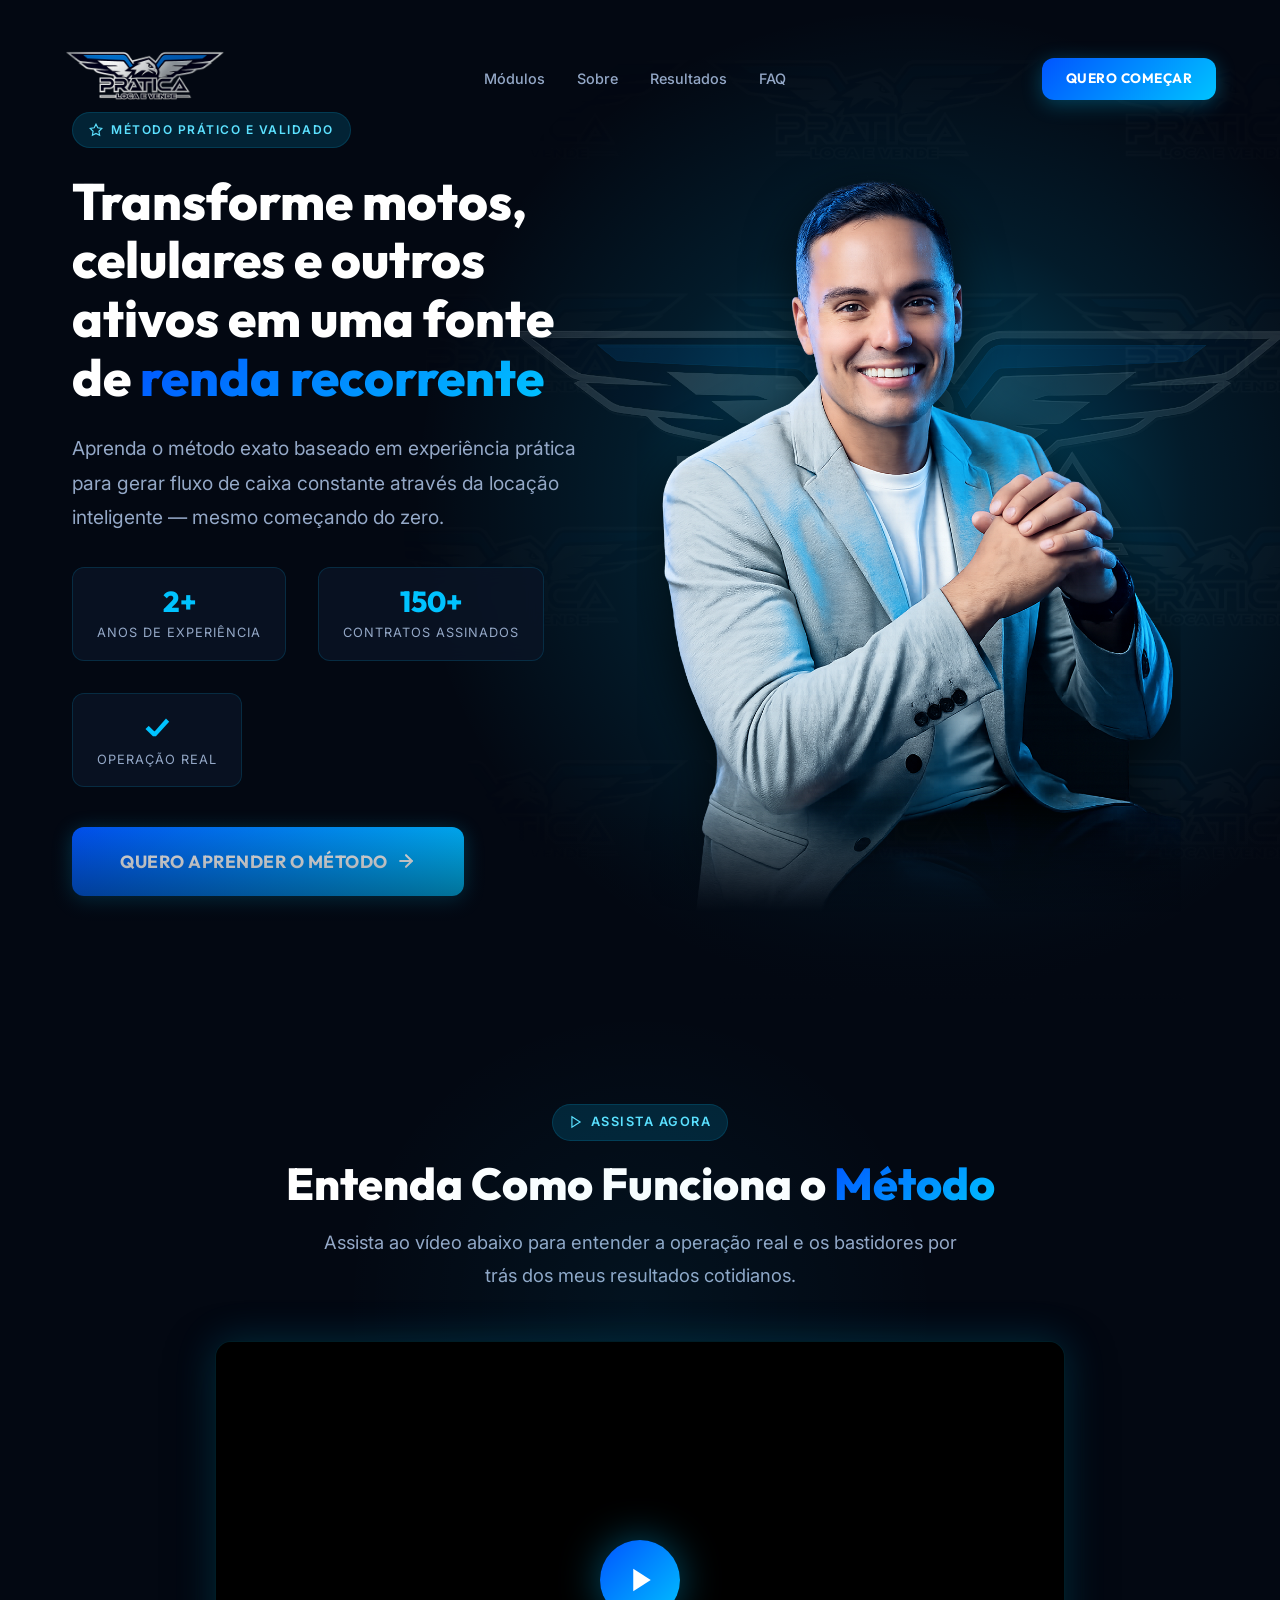
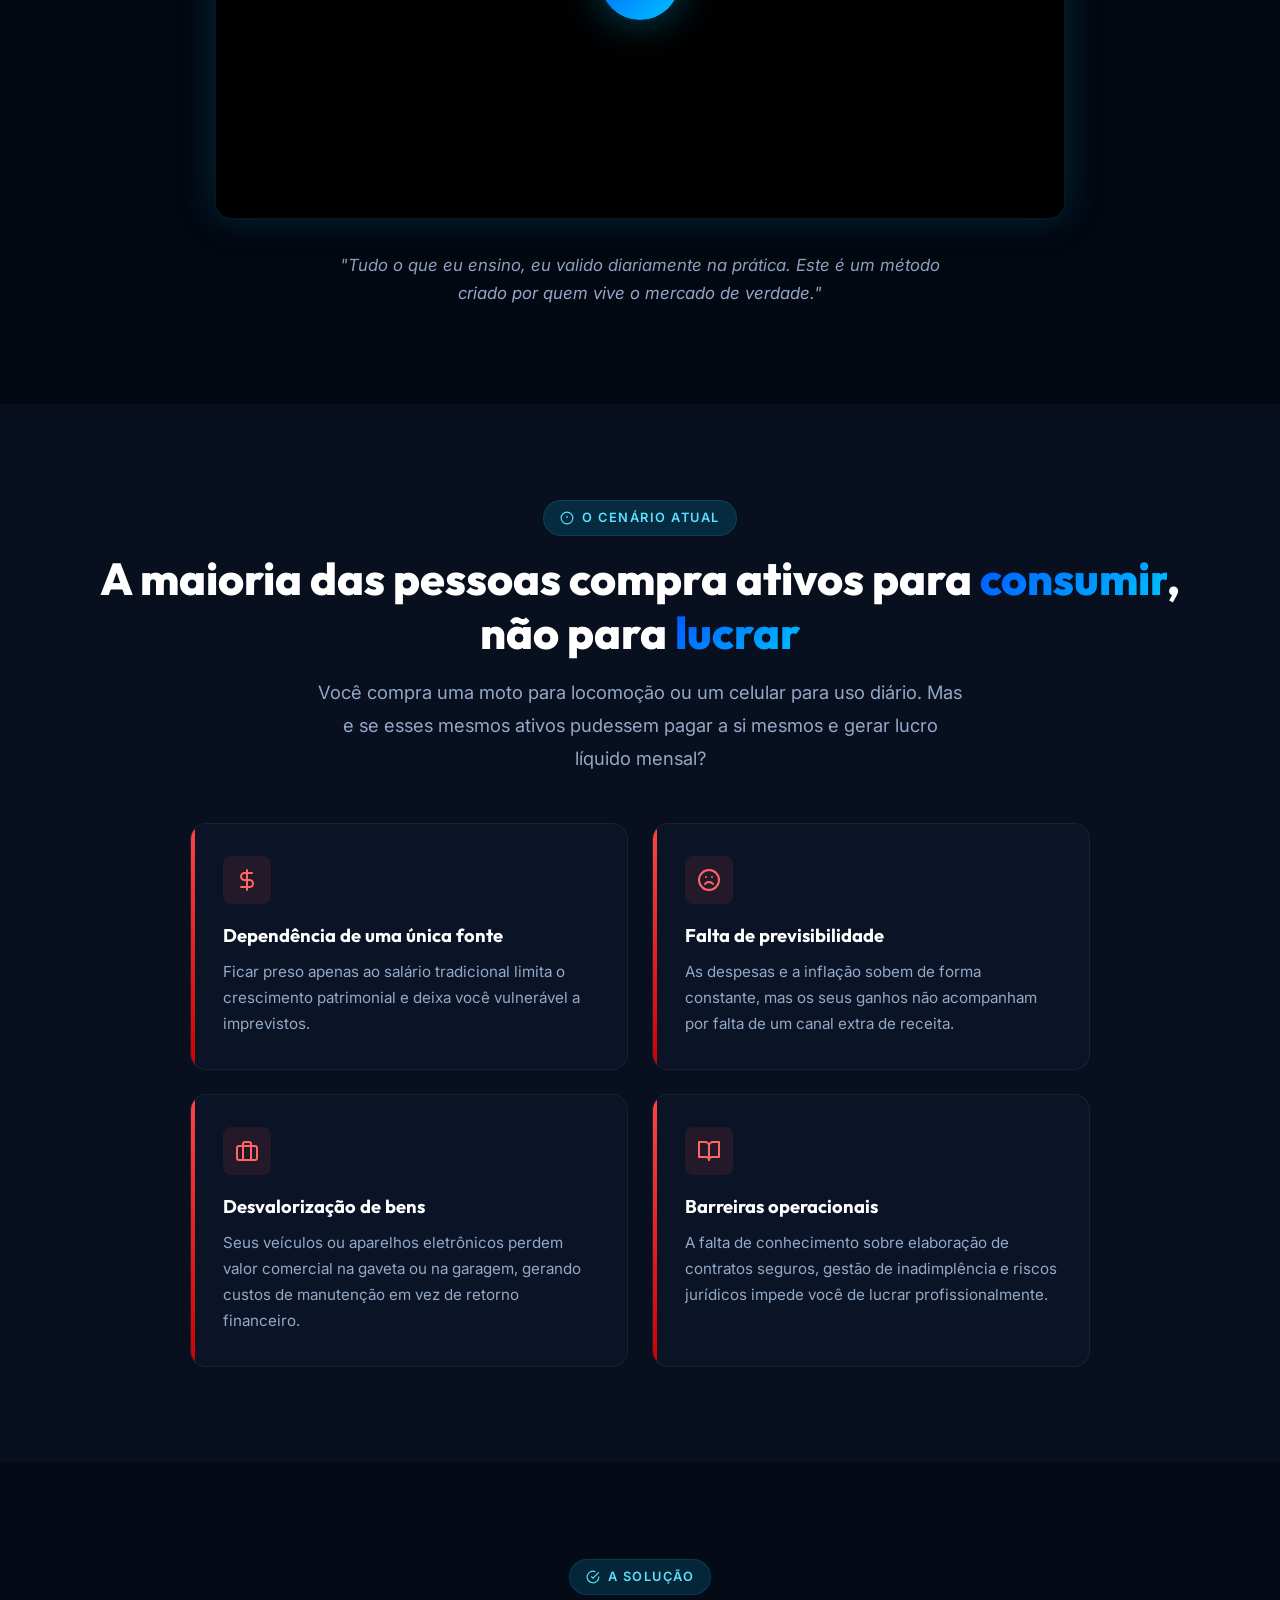
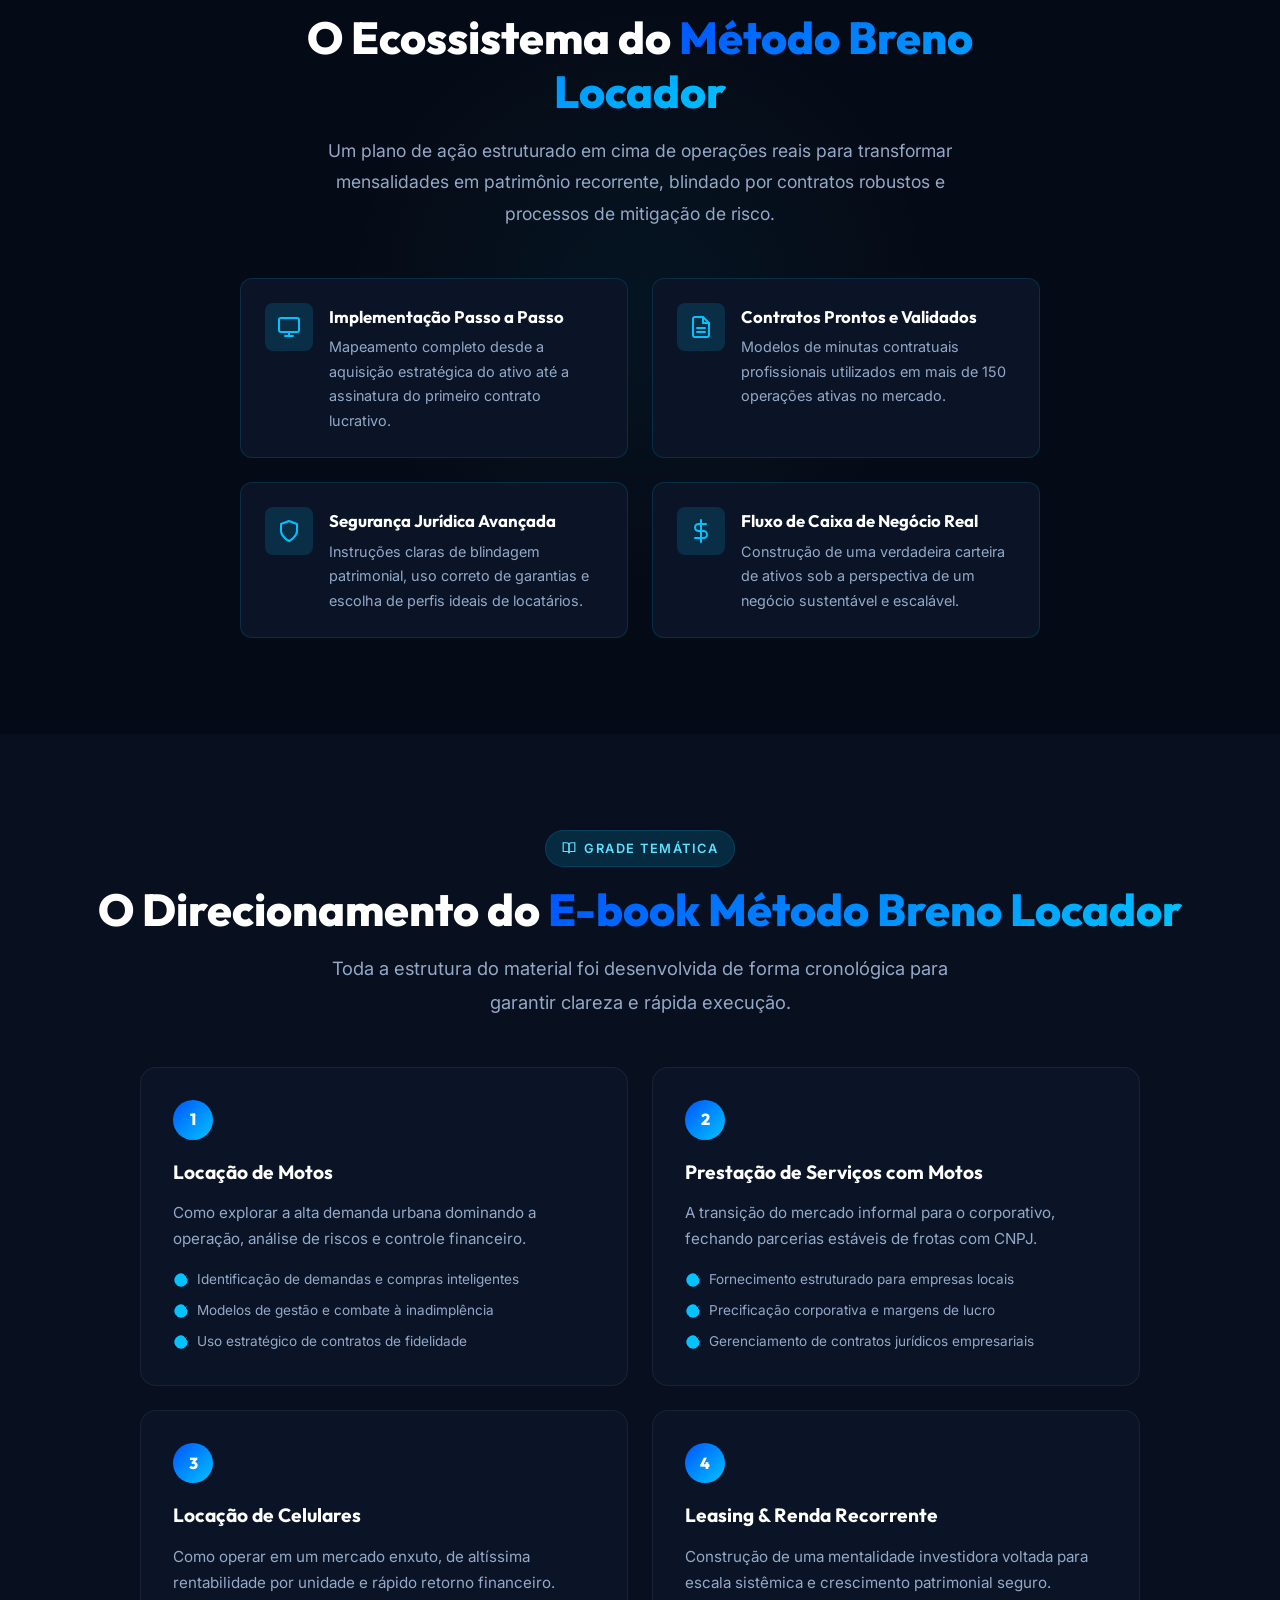
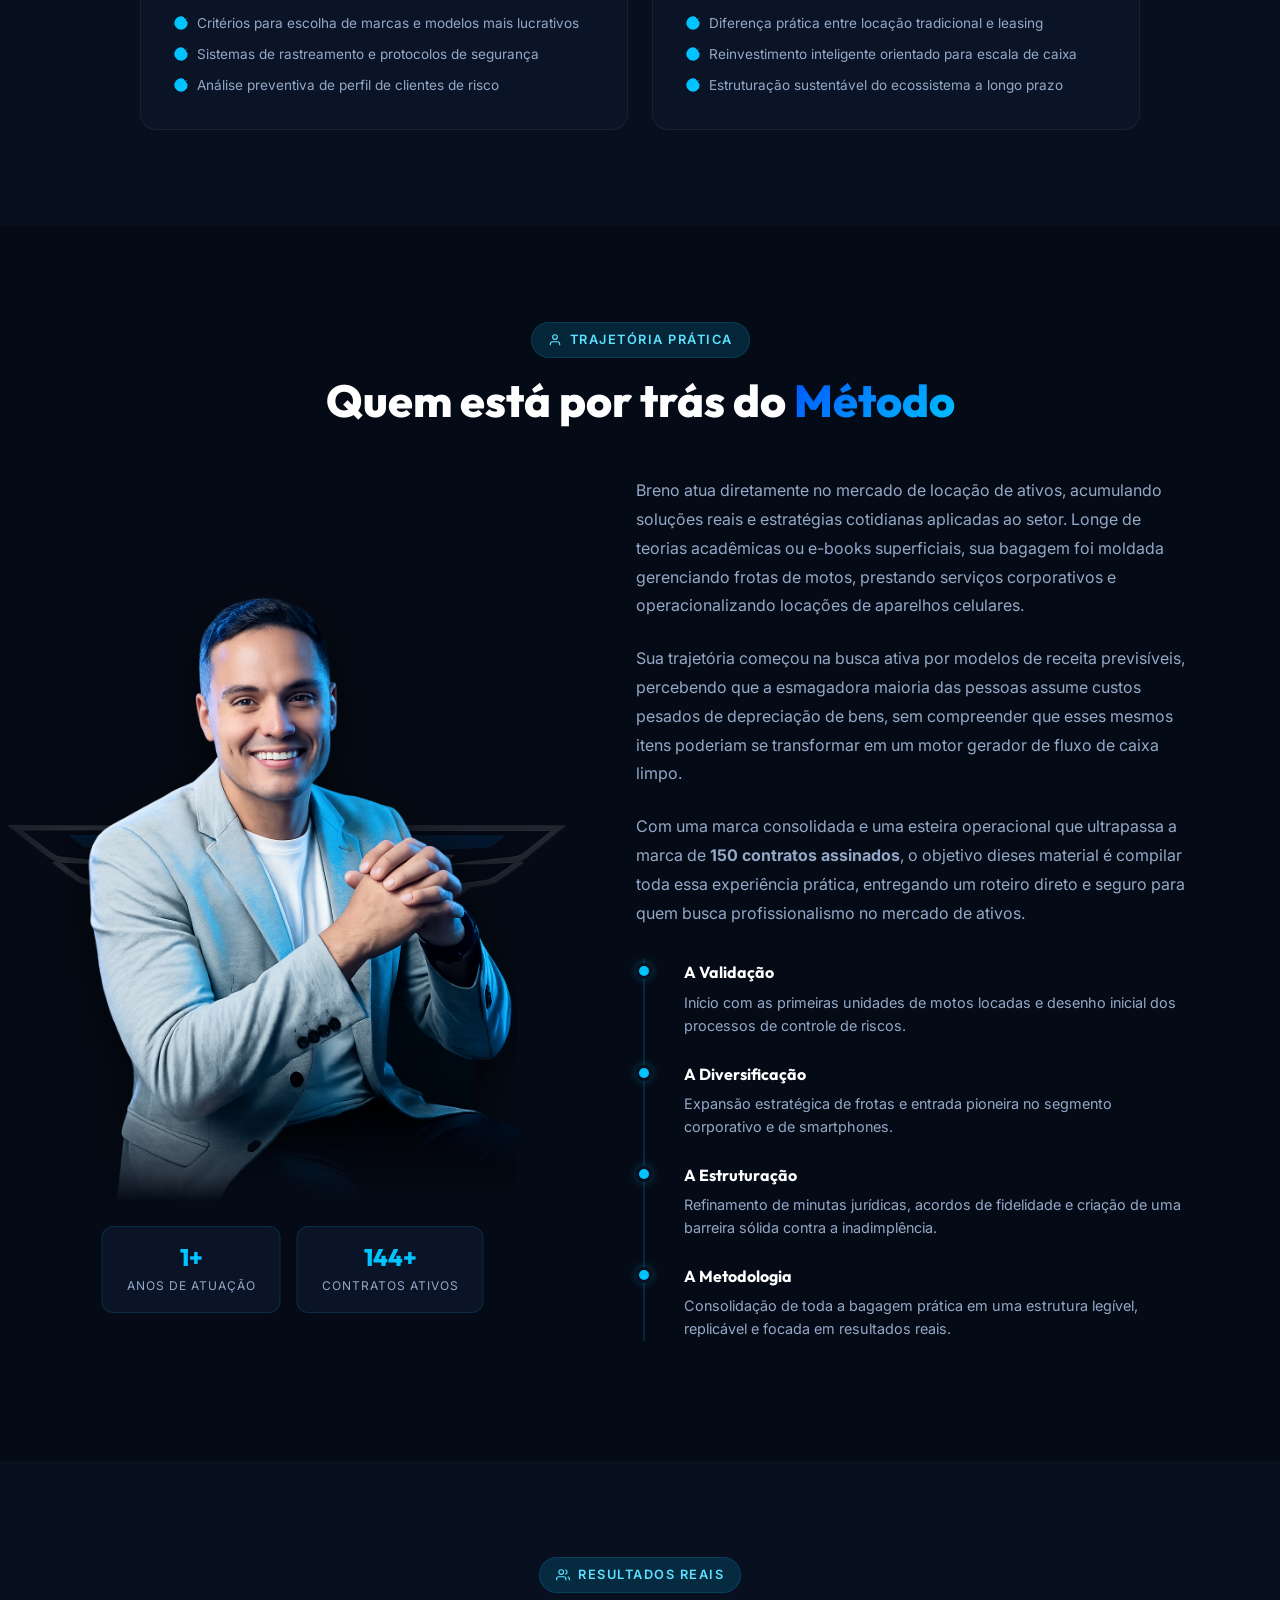
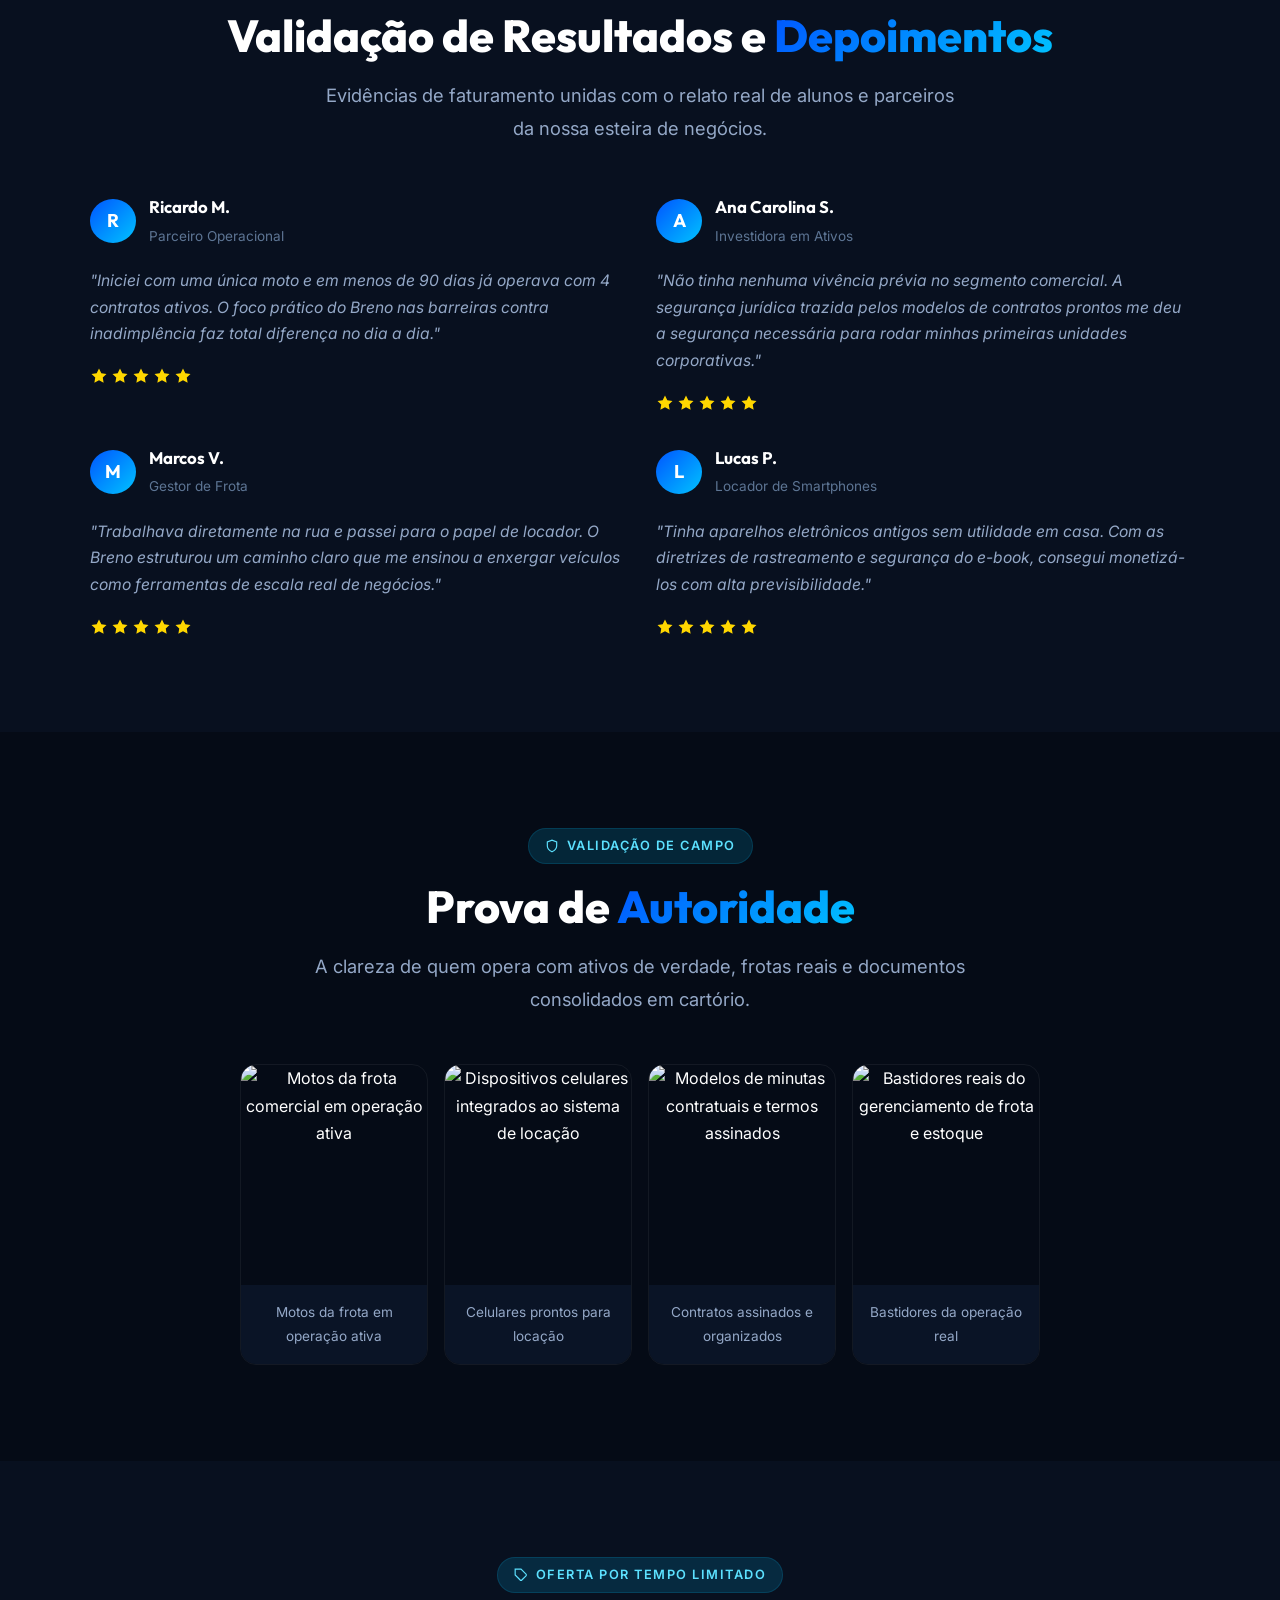
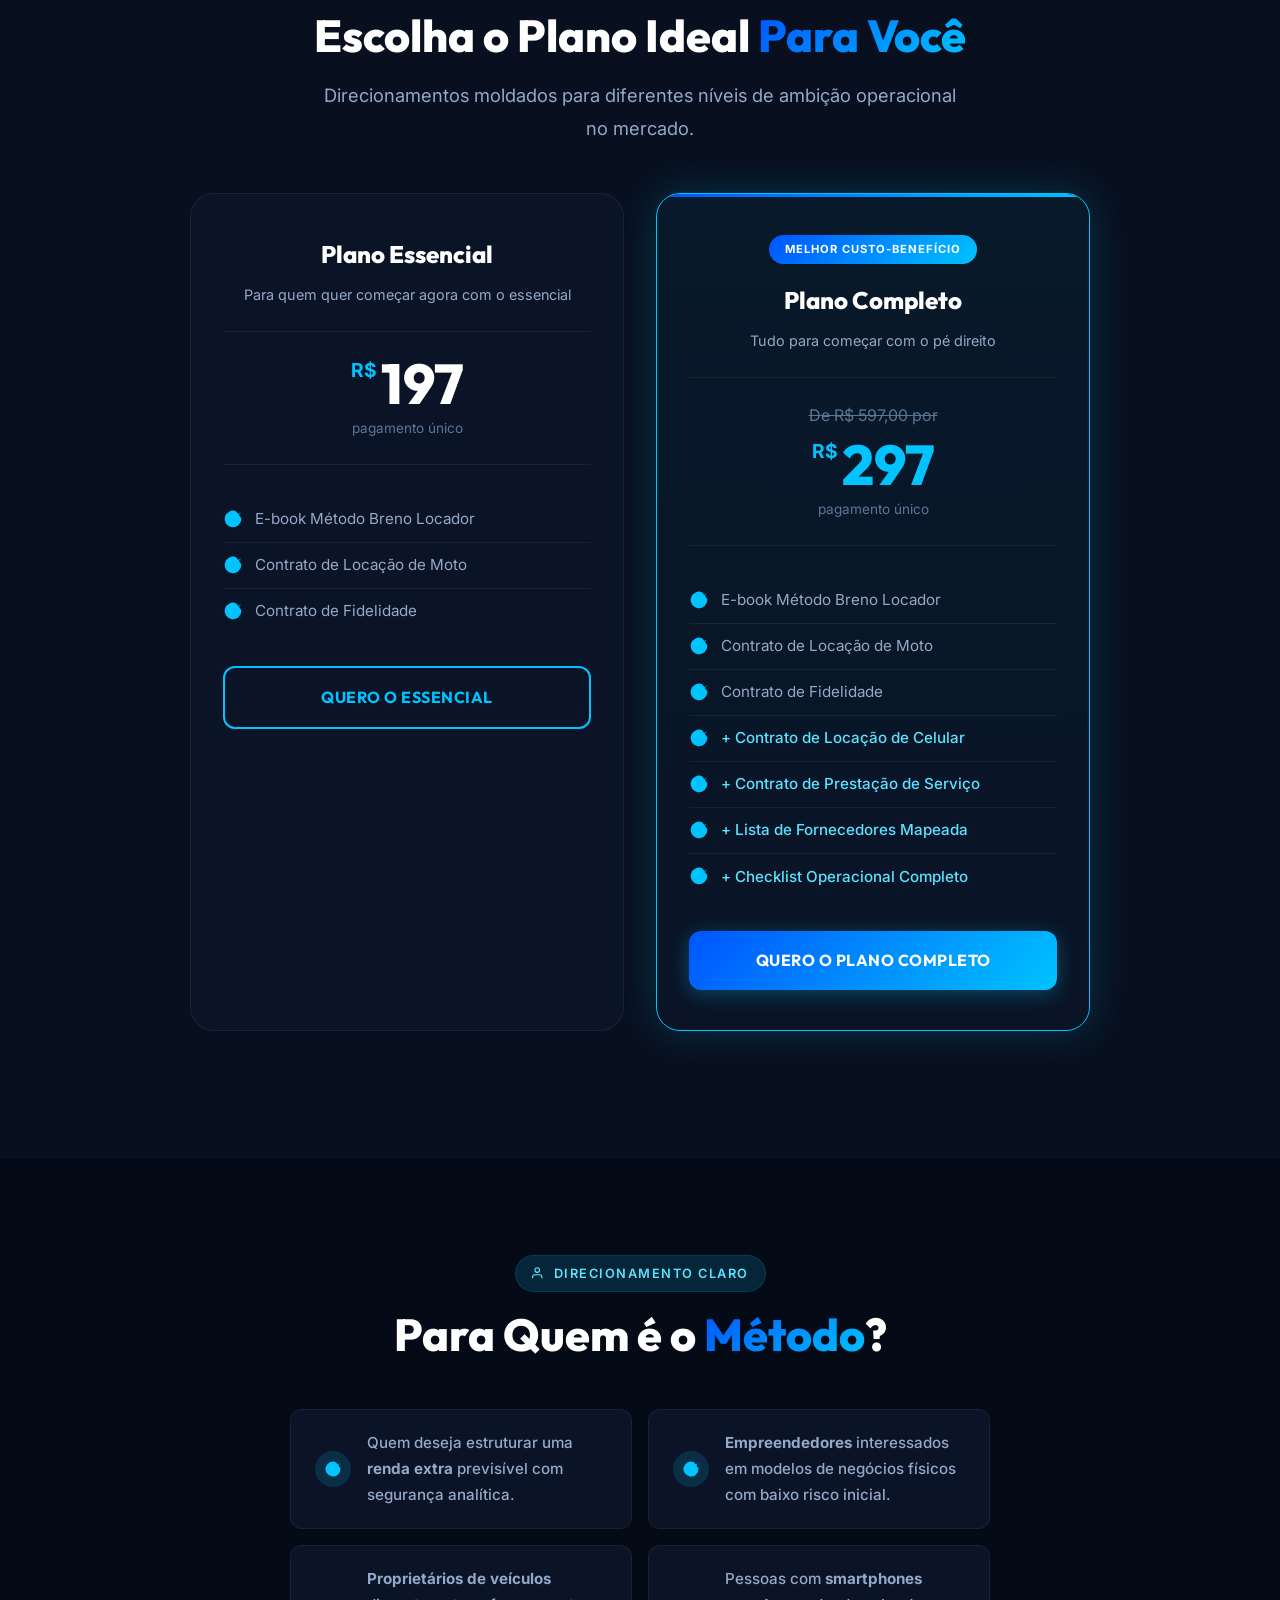
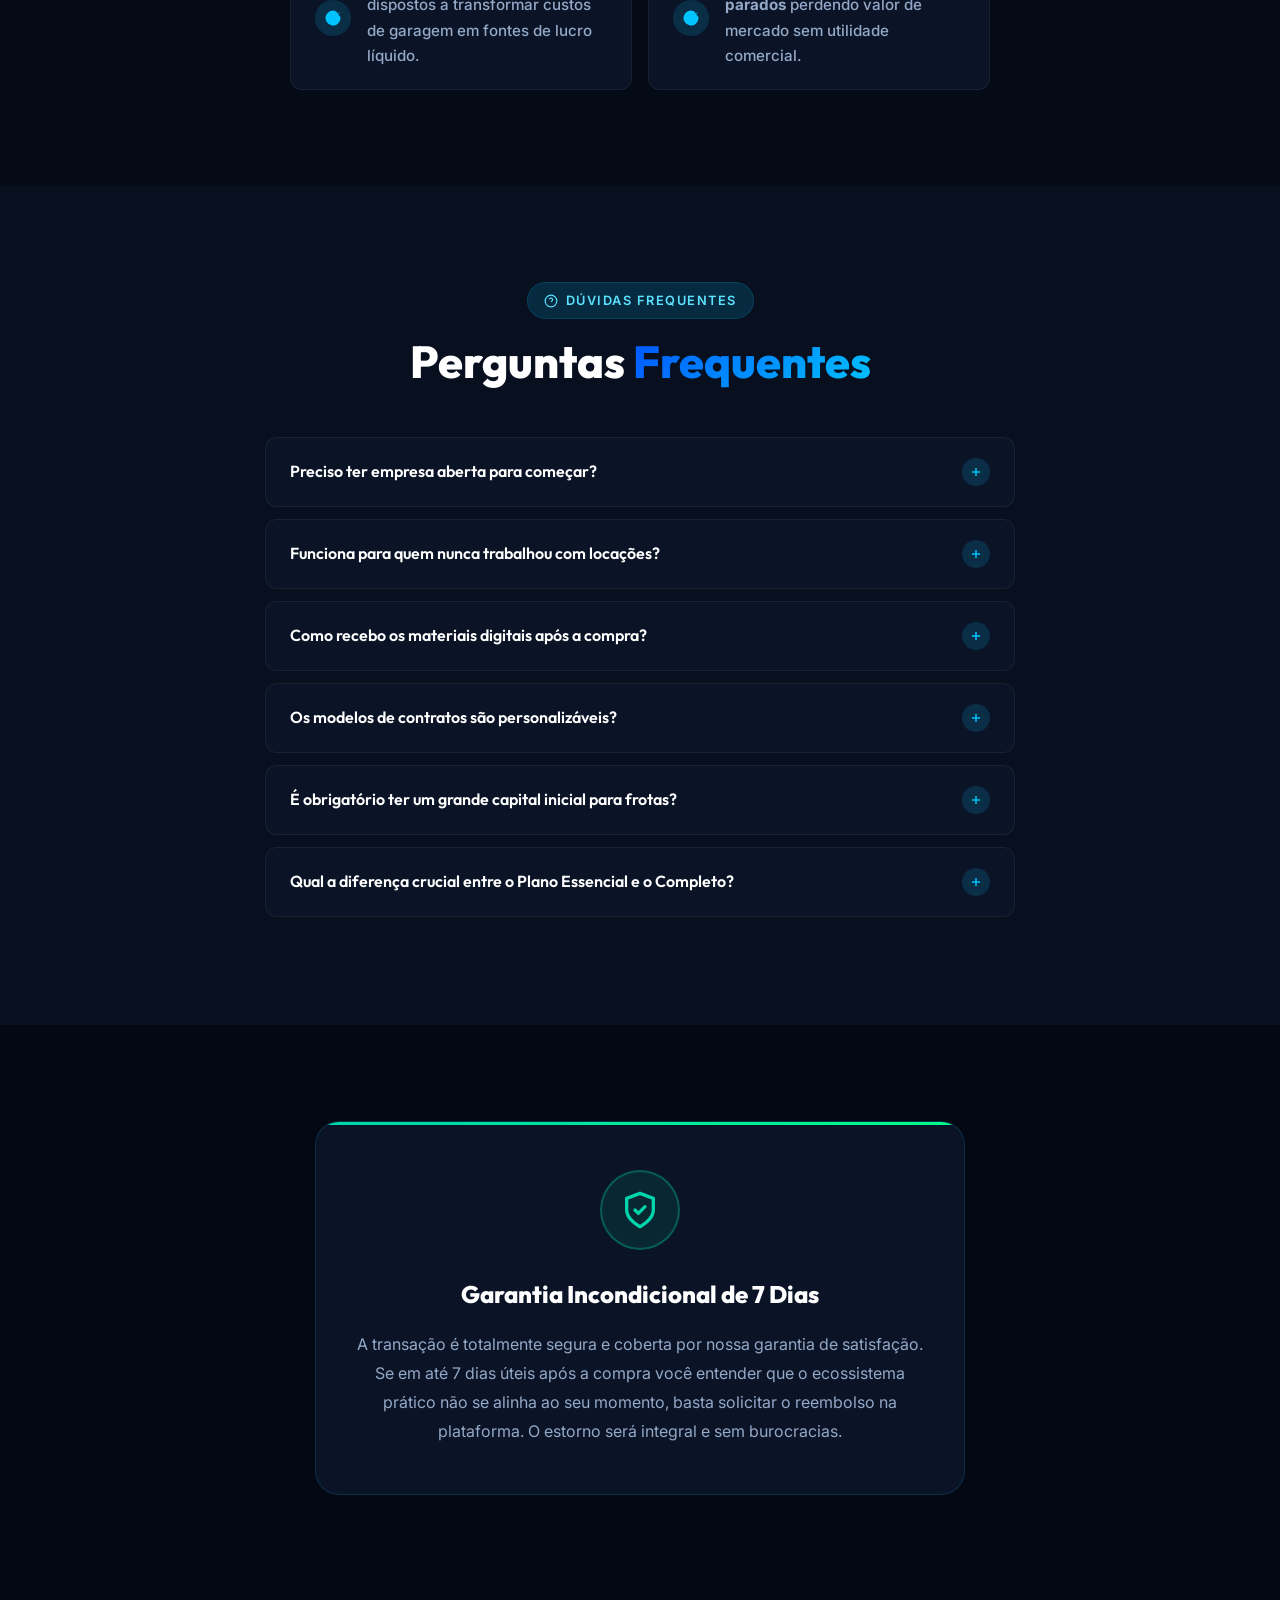
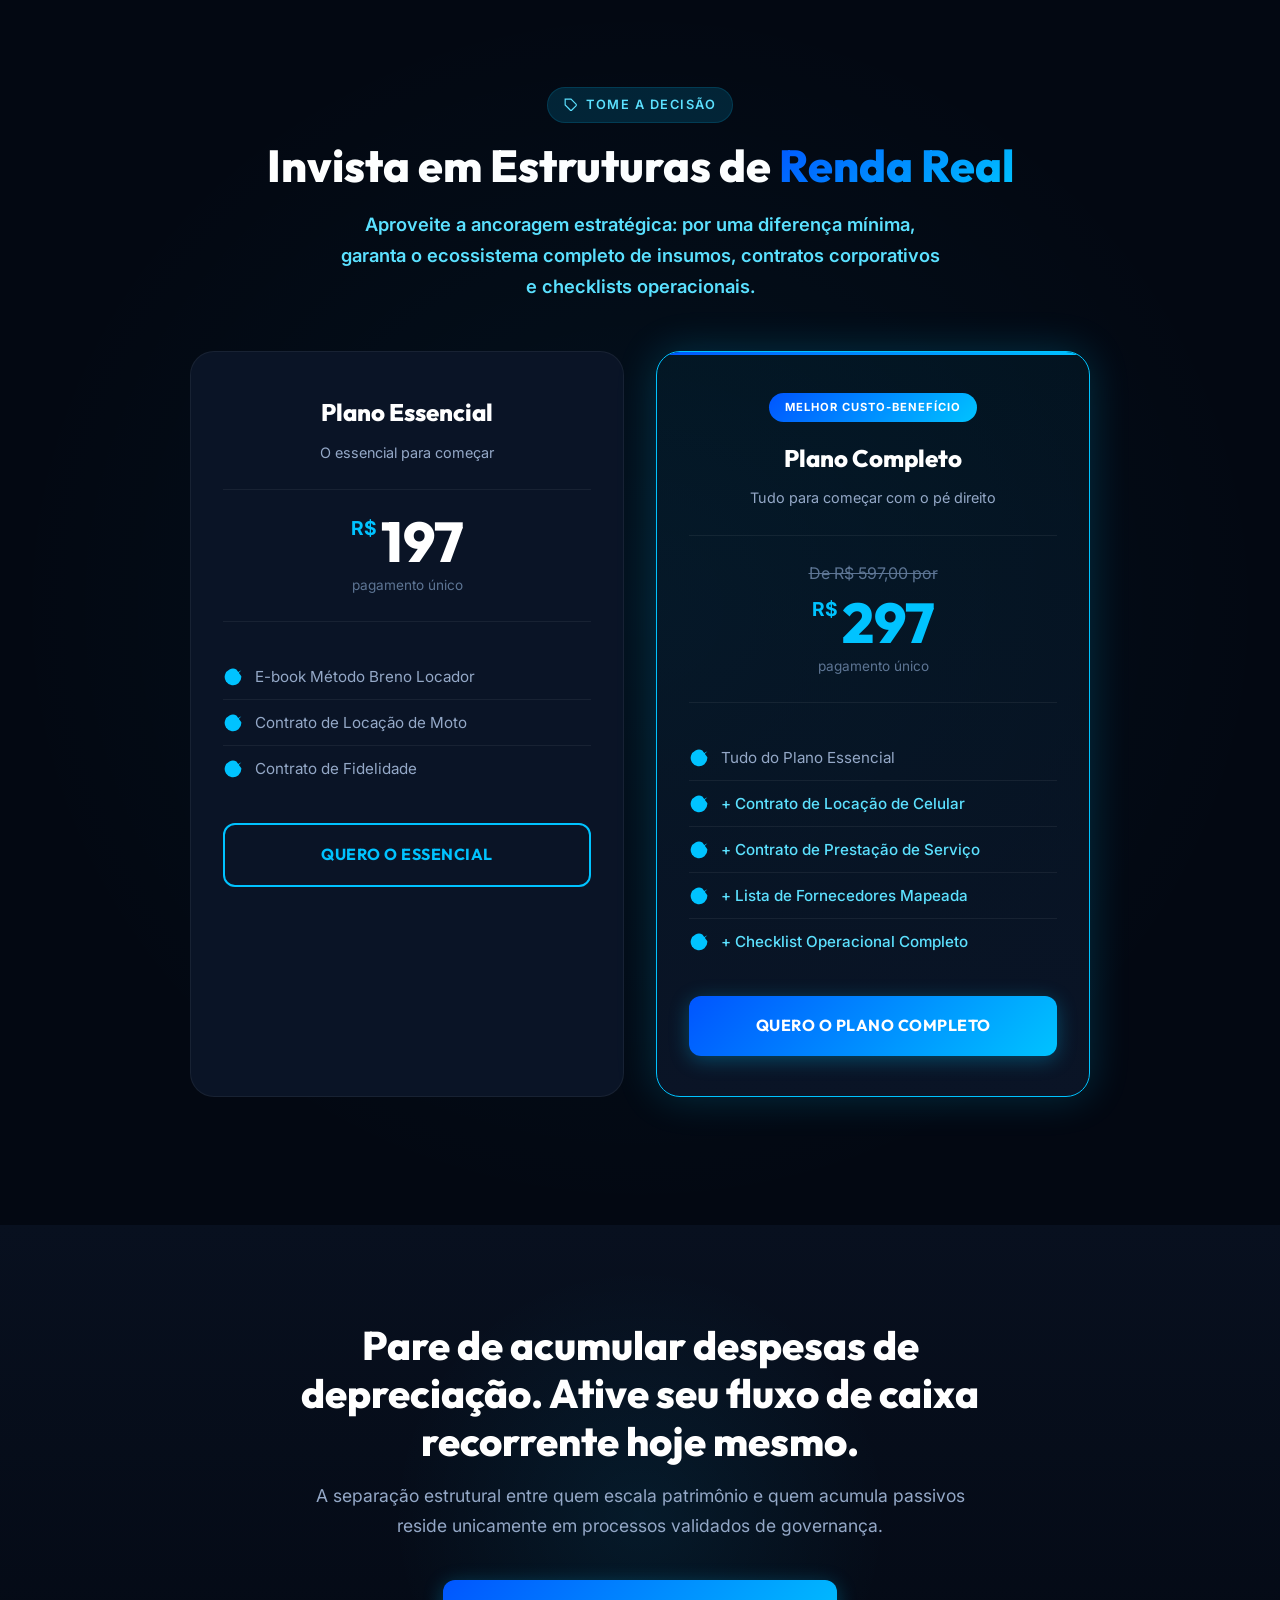
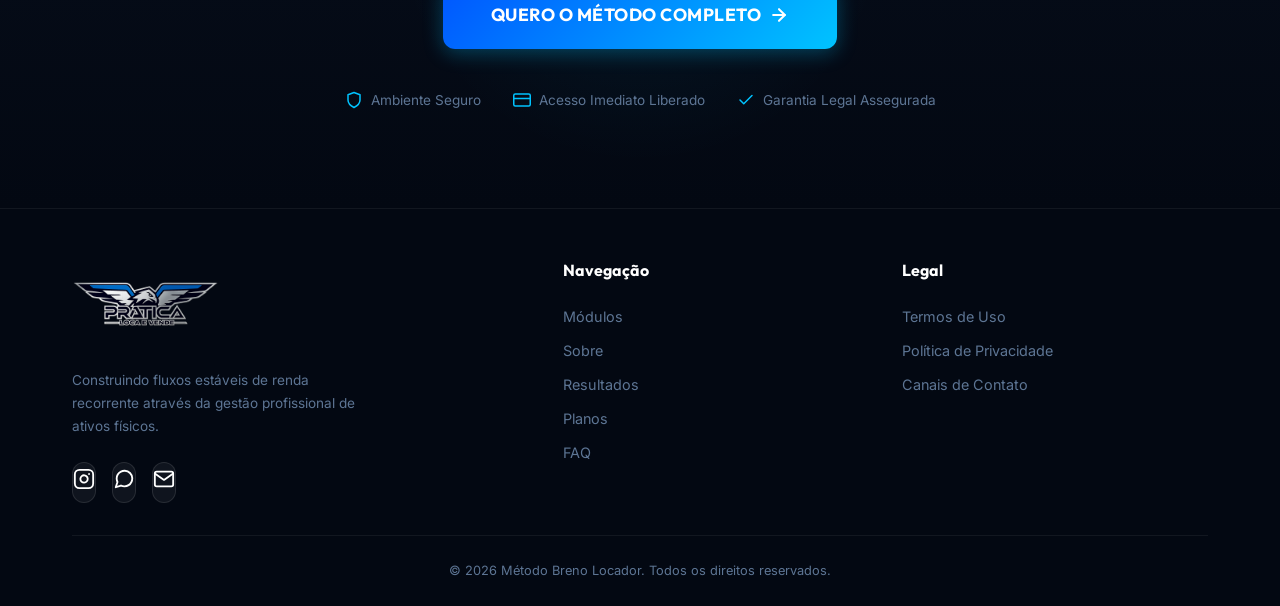
==== index.html @ 54b324f4 "Add files via upload" ====
<!DOCTYPE html>
<html lang="pt-BR">
<head>
  <meta charset="UTF-8">
  <meta name="viewport" content="width=device-width, initial-scale=1.0">
  <title>Método Breno Locador – Transforme Ativos in Fluxo de Caixa</title>
  <meta name="description" content="Aprenda o método comprovado para transformar motos, celulares e outros ativos em fontes de renda recorrente. Mais de 150 contratos assinados e 2+ anos de experiência real.">
  <meta name="keywords" content="locação de motos, renda recorrente, renda extra, locação de celulares, método breno locador, ativos, fluxo de caixa">
  <meta name="author" content="Breno Locador">
  <meta property="og:title" content="Método Breno Locador – Transforme Ativos em Fluxo de Caixa">
  <meta property="og:description" content="Descubra como transformar motos, celulares e outros ativos in uma fonte de renda recorrente com um método comprovado.">
  <meta property="og:type" content="website">
  <link rel="preconnect" href="https://fonts.googleapis.com">
  <link rel="preconnect" href="https://fonts.gstatic.com" crossorigin>
  <link href="https://fonts.googleapis.com/css2?family=Inter:wght@400;500;600;700&family=Outfit:wght@600;700;800&display=swap" rel="stylesheet">
  <link rel="stylesheet" href="styles.css">
</head>
<body>

  <nav class="navbar" id="navbar">
    <div class="nav-container">
      <a href="#" class="nav-logo">
        <img src="assets/logobreno.png" alt="Método Breno Locador">
      </a>
      <div class="nav-links">
        <a href="#modulos">Módulos</a>
        <a href="#sobre">Sobre</a>
        <a href="#provas">Resultados</a>
        <a href="#faq">FAQ</a>
      </div>
      <div class="nav-cta">
        <a href="#planos" class="btn-primary">Quero Começar</a>
      </div>
      <button class="mobile-menu-btn" aria-label="Abrir Menu">
        <span></span>
        <span></span>
        <span></span>
      </button>
    </div>
  </nav>

  <div class="mobile-menu" id="mobile-menu">
    <button class="mobile-menu-close" aria-label="Fechar Menu">&times;</button>
    <a href="#modulos">Módulos</a>
    <a href="#sobre">Sobre</a>
    <a href="#provas">Resultados</a>
    <a href="#planos">Planos</a>
    <a href="#faq">FAQ</a>
    <a href="#planos" class="btn-primary">Quero Começar</a>
  </div>

  <section id="hero">
    <div class="container">
      <div class="hero-content">
        <div class="hero-text">
          <div class="hero-badge">
            <svg viewBox="0 0 24 24" fill="none" stroke="currentColor" stroke-width="2"><path d="M12 2l3.09 6.26L22 9.27l-5 4.87 1.18 6.88L12 17.77l-6.18 3.25L7 14.14 2 9.27l6.91-1.01L12 2z"/></svg>
            Método Prático e Validado
          </div>
          <h1 class="hero-title">
            Transforme motos, celulares e outros ativos em uma fonte de <span>renda recorrente</span>
          </h1>
          <p class="hero-subtitle">
            Aprenda o método exato baseado em experiência prática para gerar fluxo de caixa constante através da locação inteligente — mesmo começando do zero.
          </p>
          <div class="hero-stats">
            <div class="stat-item animate-on-scroll" data-delay="1">
              <span class="stat-number" data-target="2" data-suffix="+">0</span>
              <span class="stat-label">Anos de Experiência</span>
            </div>
            <div class="stat-item animate-on-scroll" data-delay="2">
              <span class="stat-number" data-target="150" data-suffix="+">0</span>
              <span class="stat-label">Contratos Assinados</span>
            </div>
            <div class="stat-item animate-on-scroll" data-delay="3">
              <span class="stat-number" style="color: var(--accent);">✓</span>
              <span class="stat-label">Operação Real</span>
            </div>
          </div>
          <a href="#planos" class="btn-primary btn-large btn-pulse">
            Quero Aprender o Método
            <svg width="20" height="20" viewBox="0 0 24 24" fill="none" stroke="currentColor" stroke-width="2.5" stroke-linecap="round" stroke-linejoin="round"><line x1="5" y1="12" x2="19" y2="12"/><polyline points="12 5 19 12 12 19"/></svg>
          </a>
        </div>
        <div class="hero-image">
          <img src="assets/breno3.png" alt="Breno Locador - Especialista em Locação de Ativos">
          <div class="hero-glow"></div>
        </div>
      </div>
    </div>
  </section>

  <section id="vsl">
    <div class="container">
      <div class="section-header">
        <span class="section-badge">
          <svg width="14" height="14" viewBox="0 0 24 24" fill="none" stroke="currentColor" stroke-width="2"><polygon points="5 3 19 12 5 21 5 3"/></svg>
          Assista Agora
        </span>
        <h2 class="section-title">Entenda Como Funciona o <span>Método</span></h2>
        <p class="section-subtitle">Assista ao vídeo abaixo para entender a operação real e os bastidores por trás dos meus resultados cotidianos.</p>
      </div>
      <div class="video-wrapper animate-on-scroll scale-in">
        <video id="vsl-video" preload="metadata" playsinline>
          <source src="assets/Breno 3.mp4" type="video/mp4">
          Seu navegador não suporta o player de vídeo.
        </video>
        <div class="video-overlay">
          <div class="play-btn">
            <svg viewBox="0 0 24 24"><polygon points="5,3 19,12 5,21"/></svg>
          </div>
        </div>
        <div class="video-controls">
          <button id="play-pause-btn" aria-label="Play/Pause">
            <svg viewBox="0 0 24 24"><polygon points="5,3 19,12 5,21" fill="white"/></svg>
          </button>
          <div class="video-progress">
            <div class="video-progress-bar"></div>
          </div>
          <span class="video-time">00:00 / 00:00</span>
          <button id="mute-btn" aria-label="Mute">
            <svg viewBox="0 0 24 24"><path d="M11 5L6 9H2v6h4l5 4V5z" fill="white"/><path d="M15.54 8.46a5 5 0 010 7.07" stroke="white" stroke-width="2" fill="none"/><path d="M19.07 4.93a10 10 0 010 14.14" stroke="white" stroke-width="2" fill="none"/></svg>
          </button>
        </div>
      </div>
      <p class="vsl-authority animate-on-scroll">"Tudo o que eu ensino, eu valido diariamente na prática. Este é um método criado por quem vive o mercado de verdade."</p>
    </div>
  </section>

  <section id="problema">
    <div class="container">
      <div class="section-header">
        <span class="section-badge">
          <svg width="14" height="14" viewBox="0 0 24 24" fill="none" stroke="currentColor" stroke-width="2"><circle cx="12" cy="12" r="10"/><line x1="12" y1="8" x2="12" y2="12"/><line x1="12" y1="16" x2="12.01" y2="16"/></svg>
          O Cenário Atual
        </span>
        <h2 class="section-title">A maioria das pessoas compra ativos para <span>consumir</span>, não para <span>lucrar</span></h2>
        <p class="section-subtitle">Você compra uma moto para locomoção ou um celular para uso diário. Mas e se esses mesmos ativos pudessem pagar a si mesmos e gerar lucro líquido mensal?</p>
      </div>
      <div class="problem-grid">
        <div class="problem-card animate-on-scroll" data-delay="1">
          <div class="problem-icon">
            <svg viewBox="0 0 24 24"><path d="M12 2v20M17 5H9.5a3.5 3.5 0 000 7h5a3.5 3.5 0 010 7H6"/></svg>
          </div>
          <h3>Dependência de uma única fonte</h3>
          <p>Ficar preso apenas ao salário tradicional limita o crescimento patrimonial e deixa você vulnerável a imprevistos.</p>
        </div>
        <div class="problem-card animate-on-scroll" data-delay="2">
          <div class="problem-icon">
            <svg viewBox="0 0 24 24"><circle cx="12" cy="12" r="10"/><path d="M16 16s-1.5-2-4-2-4 2-4 2"/><line x1="9" y1="9" x2="9.01" y2="9"/><line x1="15" y1="9" x2="15.01" y2="9"/></svg>
          </div>
          <h3>Falta de previsibilidade</h3>
          <p>As despesas e a inflação sobem de forma constante, mas os seus ganhos não acompanham por falta de um canal extra de receita.</p>
        </div>
        <div class="problem-card animate-on-scroll" data-delay="3">
          <div class="problem-icon">
            <svg viewBox="0 0 24 24"><rect x="2" y="7" width="20" height="14" rx="2" ry="2"/><path d="M16 21V5a2 2 0 00-2-2h-4a2 2 0 00-2 2v16"/></svg>
          </div>
          <h3>Desvalorização de bens</h3>
          <p>Seus veículos ou aparelhos eletrônicos perdem valor comercial na gaveta ou na garagem, gerando custos de manutenção em vez de retorno financeiro.</p>
        </div>
        <div class="problem-card animate-on-scroll" data-delay="4">
          <div class="problem-icon">
            <svg viewBox="0 0 24 24"><path d="M2 3h6a4 4 0 014 4v14a3 3 0 00-3-3H2z"/><path d="M22 3h-6a4 4 0 00-4 4v14a3 3 0 013-3h7z"/></svg>
          </div>
          <h3>Barreiras operacionais</h3>
          <p>A falta de conhecimento sobre elaboração de contratos seguros, gestão de inadimplência e riscos jurídicos impede você de lucrar profissionalmente.</p>
        </div>
      </div>
    </div>
  </section>

  <section id="solucao">
    <div class="container">
      <div class="solution-content">
        <div class="solution-text">
          <div class="section-header" style="text-align:center;">
            <span class="section-badge">
              <svg width="14" height="14" viewBox="0 0 24 24" fill="none" stroke="currentColor" stroke-width="2"><path d="M22 11.08V12a10 10 0 11-5.93-9.14"/><polyline points="22 4 12 14.01 9 11.01"/></svg>
              A Solução
            </span>
            <h2 class="section-title">O Ecossistema do <span>Método Breno Locador</span></h2>
            <p class="section-subtitle">Um plano de ação estruturado em cima de operações reais para transformar mensalidades em patrimônio recorrente, blindado por contratos robustos e processos de mitigação de risco.</p>
          </div>
        </div>
        <div class="solution-features">
          <div class="feature-item animate-on-scroll" data-delay="1">
            <div class="feature-icon">
              <svg viewBox="0 0 24 24"><rect x="2" y="3" width="20" height="14" rx="2" ry="2"/><line x1="8" y1="21" x2="16" y2="21"/><line x1="12" y1="17" x2="12" y2="21"/></svg>
            </div>
            <div class="feature-text">
              <h4>Implementação Passo a Passo</h4>
              <p>Mapeamento completo desde a aquisição estratégica do ativo até a assinatura do primeiro contrato lucrativo.</p>
            </div>
          </div>
          <div class="feature-item animate-on-scroll" data-delay="2">
            <div class="feature-icon">
              <svg viewBox="0 0 24 24"><path d="M14 2H6a2 2 0 00-2 2v16a2 2 0 002 2h12a2 2 0 002-2V8z"/><polyline points="14 2 14 8 20 8"/><line x1="16" y1="13" x2="8" y2="13"/><line x1="16" y1="17" x2="8" y2="17"/></svg>
            </div>
            <div class="feature-text">
              <h4>Contratos Prontos e Validados</h4>
              <p>Modelos de minutas contratuais profissionais utilizados em mais de 150 operações ativas no mercado.</p>
            </div>
          </div>
          <div class="feature-item animate-on-scroll" data-delay="3">
            <div class="feature-icon">
              <svg viewBox="0 0 24 24"><path d="M12 22s8-4 8-10V5l-8-3-8 3v7c0 6 8 10 8 10z"/></svg>
            </div>
            <div class="feature-text">
              <h4>Segurança Jurídica Avançada</h4>
              <p>Instruções claras de blindagem patrimonial, uso correto de garantias e escolha de perfis ideais de locatários.</p>
            </div>
          </div>
          <div class="feature-item animate-on-scroll" data-delay="4">
            <div class="feature-icon">
              <svg viewBox="0 0 24 24"><line x1="12" y1="1" x2="12" y2="23"/><path d="M17 5H9.5a3.5 3.5 0 000 7h5a3.5 3.5 0 010 7H6"/></svg>
            </div>
            <div class="feature-text">
              <h4>Fluxo de Caixa de Negócio Real</h4>
              <p>Construção de uma verdadeira carteira de ativos sob a perspectiva de um negócio sustentável e escalável.</p>
            </div>
          </div>
        </div>
      </div>
    </div>
  </section>

  <section id="modulos">
    <div class="container">
      <div class="section-header">
        <span class="section-badge">
          <svg width="14" height="14" viewBox="0 0 24 24" fill="none" stroke="currentColor" stroke-width="2"><path d="M2 3h6a4 4 0 014 4v14a3 3 0 00-3-3H2z"/><path d="M22 3h-6a4 4 0 00-4 4v14a3 3 0 013-3h7z"/></svg>
          Grade Temática
        </span>
        <h2 class="section-title">O Direcionamento do <span>E-book Método Breno Locador</span></h2>
        <p class="section-subtitle">Toda a estrutura do material foi desenvolvida de forma cronológica para garantir clareza e rápida execução.</p>
      </div>
      <div class="modules-grid">
        <div class="module-card animate-on-scroll" data-delay="1">
          <div class="module-number">1</div>
          <h3 class="module-title">Locação de Motos</h3>
          <p class="module-description">Como explorar a alta demanda urbana dominando a operação, análise de riscos e controle financeiro.</p>
          <ul class="module-topics">
            <li><svg viewBox="0 0 24 24"><path d="M22 11.08V12a10 10 0 11-5.93-9.14"/><polyline points="22 4 12 14.01 9 11.01"/></svg> Identificação de demandas e compras inteligentes</li>
            <li><svg viewBox="0 0 24 24"><path d="M22 11.08V12a10 10 0 11-5.93-9.14"/><polyline points="22 4 12 14.01 9 11.01"/></svg> Modelos de gestão e combate à inadimplência</li>
            <li><svg viewBox="0 0 24 24"><path d="M22 11.08V12a10 10 0 11-5.93-9.14"/><polyline points="22 4 12 14.01 9 11.01"/></svg> Uso estratégico de contratos de fidelidade</li>
          </ul>
        </div>
        <div class="module-card animate-on-scroll" data-delay="2">
          <div class="module-number">2</div>
          <h3 class="module-title">Prestação de Serviços com Motos</h3>
          <p class="module-description">A transição do mercado informal para o corporativo, fechando parcerias estáveis de frotas com CNPJ.</p>
          <ul class="module-topics">
            <li><svg viewBox="0 0 24 24"><path d="M22 11.08V12a10 10 0 11-5.93-9.14"/><polyline points="22 4 12 14.01 9 11.01"/></svg> Fornecimento estruturado para empresas locais</li>
            <li><svg viewBox="0 0 24 24"><path d="M22 11.08V12a10 10 0 11-5.93-9.14"/><polyline points="22 4 12 14.01 9 11.01"/></svg> Precificação corporativa e margens de lucro</li>
            <li><svg viewBox="0 0 24 24"><path d="M22 11.08V12a10 10 0 11-5.93-9.14"/><polyline points="22 4 12 14.01 9 11.01"/></svg> Gerenciamento de contratos jurídicos empresariais</li>
          </ul>
        </div>
        <div class="module-card animate-on-scroll" data-delay="3">
          <div class="module-number">3</div>
          <h3 class="module-title">Locação de Celulares</h3>
          <p class="module-description">Como operar em um mercado enxuto, de altíssima rentabilidade por unidade e rápido retorno financeiro.</p>
          <ul class="module-topics">
            <li><svg viewBox="0 0 24 24"><path d="M22 11.08V12a10 10 0 11-5.93-9.14"/><polyline points="22 4 12 14.01 9 11.01"/></svg> Critérios para escolha de marcas e modelos mais lucrativos</li>
            <li><svg viewBox="0 0 24 24"><path d="M22 11.08V12a10 10 0 11-5.93-9.14"/><polyline points="22 4 12 14.01 9 11.01"/></svg> Sistemas de rastreamento e protocolos de segurança</li>
            <li><svg viewBox="0 0 24 24"><path d="M22 11.08V12a10 10 0 11-5.93-9.14"/><polyline points="22 4 12 14.01 9 11.01"/></svg> Análise preventiva de perfil de clientes de risco</li>
          </ul>
        </div>
        <div class="module-card animate-on-scroll" data-delay="4">
          <div class="module-number">4</div>
          <h3 class="module-title">Leasing & Renda Recorrente</h3>
          <p class="module-description">Construção de uma mentalidade investidora voltada para escala sistêmica e crescimento patrimonial seguro.</p>
          <ul class="module-topics">
            <li><svg viewBox="0 0 24 24"><path d="M22 11.08V12a10 10 0 11-5.93-9.14"/><polyline points="22 4 12 14.01 9 11.01"/></svg> Diferença prática entre locação tradicional e leasing</li>
            <li><svg viewBox="0 0 24 24"><path d="M22 11.08V12a10 10 0 11-5.93-9.14"/><polyline points="22 4 12 14.01 9 11.01"/></svg> Reinvestimento inteligente orientado para escala de caixa</li>
            <li><svg viewBox="0 0 24 24"><path d="M22 11.08V12a10 10 0 11-5.93-9.14"/><polyline points="22 4 12 14.01 9 11.01"/></svg> Estruturação sustentável do ecossistema a longo prazo</li>
          </ul>
        </div>
      </div>
    </div>
  </section>

  <section id="sobre">
    <div class="container">
      <div class="section-header">
        <span class="section-badge">
          <svg width="14" height="14" viewBox="0 0 24 24" fill="none" stroke="currentColor" stroke-width="2"><path d="M20 21v-2a4 4 0 00-4-4H8a4 4 0 00-4 4v2"/><circle cx="12" cy="7" r="4"/></svg>
          Trajetória Prática
        </span>
        <h2 class="section-title">Quem está por trás do <span>Método</span></h2>
      </div>
      <div class="about-content">
        <div class="about-image animate-on-scroll slide-left">
          <img src="assets/breno3.png" alt="Breno Locador - Trajetória Profissional">
          <div class="about-stats">
            <div class="about-stat">
              <span class="stat-number" data-target="2" data-suffix="+">0</span>
              <span class="stat-label">Anos de Atuação</span>
            </div>
            <div class="about-stat">
              <span class="stat-number" data-target="150" data-suffix="+">0</span>
              <span class="stat-label">Contratos Ativos</span>
            </div>
          </div>
        </div>
        <div class="about-text animate-on-scroll slide-right">
          <p>Breno atua diretamente no mercado de locação de ativos, acumulando soluções reais e estratégias cotidianas aplicadas ao setor. Longe de teorias acadêmicas ou e-books superficiais, sua bagagem foi moldada gerenciando frotas de motos, prestando serviços corporativos e operacionalizando locações de aparelhos celulares.</p>
          <p>Sua trajetória começou na busca ativa por modelos de receita previsíveis, percebendo que a esmagadora maioria das pessoas assume custos pesados de depreciação de bens, sem compreender que esses mesmos itens poderiam se transformar em um motor gerador de fluxo de caixa limpo.</p>
          <p>Com uma marca consolidada e uma esteira operacional que ultrapassa a marca de <strong>150 contratos assinados</strong>, o objetivo dieses material é compilar toda essa experiência prática, entregando um roteiro direto e seguro para quem busca profissionalismo no mercado de ativos.</p>
          <div class="timeline">
            <div class="timeline-item">
              <div class="timeline-dot"></div>
              <div class="timeline-content">
                <h4>A Validação</h4>
                <p>Início com as primeiras unidades de motos locadas e desenho inicial dos processos de controle de riscos.</p>
              </div>
            </div>
            <div class="timeline-item">
              <div class="timeline-dot"></div>
              <div class="timeline-content">
                <h4>A Diversificação</h4>
                <p>Expansão estratégica de frotas e entrada pioneira no segmento corporativo e de smartphones.</p>
              </div>
            </div>
            <div class="timeline-item">
              <div class="timeline-dot"></div>
              <div class="timeline-content">
                <h4>A Estruturação</h4>
                <p>Refinamento de minutas jurídicas, acordos de fidelidade e criação de uma barreira sólida contra a inadimplência.</p>
              </div>
            </div>
            <div class="timeline-item">
              <div class="timeline-dot"></div>
              <div class="timeline-content">
                <h4>A Metodologia</h4>
                <p>Consolidação de toda a bagagem prática em uma estrutura legível, replicável e focada em resultados reais.</p>
              </div>
            </div>
          </div>
        </div>
      </div>
    </div>
  </section>

  <section id="provas">
    <div class="container">
      <div class="section-header">
        <span class="section-badge">
          <svg width="14" height="14" viewBox="0 0 24 24" fill="none" stroke="currentColor" stroke-width="2"><path d="M17 21v-2a4 4 0 00-4-4H5a4 4 0 00-4 4v2"/><circle cx="9" cy="7" r="4"/><path d="M23 21v-2a4 4 0 00-3-3.87"/><path d="M16 3.13a4 4 0 010 7.75"/></svg>
          Resultados Reais
        </span>
        <h2 class="section-title">Validação de Resultados e <span>Depoimentos</span></h2>
        <p class="section-subtitle">Evidências de faturamento unidas com o relato real de alunos e parceiros da nossa esteira de negócios.</p>
      </div>
      
      <div class="testimonials-grid">
        
        <div class="testimonial-card animate-on-scroll" data-delay="1">
          <div class="testimonial-header">
            <div class="testimonial-avatar">R</div>
            <div class="testimonial-info">
              <h4>Ricardo M.</h4>
              <span>Parceiro Operacional</span>
            </div>
          </div>
          <p class="testimonial-text">"Iniciei com uma única moto e em menos de 90 dias já operava com 4 contratos ativos. O foco prático do Breno nas barreiras contra inadimplência faz total diferença no dia a dia."</p>
          <div class="testimonial-stars">
            <svg viewBox="0 0 24 24"><path d="M12 2l3.09 6.26L22 9.27l-5 4.87 1.18 6.88L12 17.77l-6.18 3.25L7 14.14 2 9.27l6.91-1.01L12 2z"/></svg>
            <svg viewBox="0 0 24 24"><path d="M12 2l3.09 6.26L22 9.27l-5 4.87 1.18 6.88L12 17.77l-6.18 3.25L7 14.14 2 9.27l6.91-1.01L12 2z"/></svg>
            <svg viewBox="0 0 24 24"><path d="M12 2l3.09 6.26L22 9.27l-5 4.87 1.18 6.88L12 17.77l-6.18 3.25L7 14.14 2 9.27l6.91-1.01L12 2z"/></svg>
            <svg viewBox="0 0 24 24"><path d="M12 2l3.09 6.26L22 9.27l-5 4.87 1.18 6.88L12 17.77l-6.18 3.25L7 14.14 2 9.27l6.91-1.01L12 2z"/></svg>
            <svg viewBox="0 0 24 24"><path d="M12 2l3.09 6.26L22 9.27l-5 4.87 1.18 6.88L12 17.77l-6.18 3.25L7 14.14 2 9.27l6.91-1.01L12 2z"/></svg>
          </div>
        </div>

        <div class="testimonial-card animate-on-scroll" data-delay="2">
          <div class="testimonial-header">
            <div class="testimonial-avatar">A</div>
            <div class="testimonial-info">
              <h4>Ana Carolina S.</h4>
              <span>Investidora em Ativos</span>
            </div>
          </div>
          <p class="testimonial-text">"Não tinha nenhuma vivência prévia no segmento comercial. A segurança jurídica trazida pelos modelos de contratos prontos me deu a segurança necessária para rodar minhas primeiras unidades corporativas."</p>
          <div class="testimonial-stars">
            <svg viewBox="0 0 24 24"><path d="M12 2l3.09 6.26L22 9.27l-5 4.87 1.18 6.88L12 17.77l-6.18 3.25L7 14.14 2 9.27l6.91-1.01L12 2z"/></svg>
            <svg viewBox="0 0 24 24"><path d="M12 2l3.09 6.26L22 9.27l-5 4.87 1.18 6.88L12 17.77l-6.18 3.25L7 14.14 2 9.27l6.91-1.01L12 2z"/></svg>
            <svg viewBox="0 0 24 24"><path d="M12 2l3.09 6.26L22 9.27l-5 4.87 1.18 6.88L12 17.77l-6.18 3.25L7 14.14 2 9.27l6.91-1.01L12 2z"/></svg>
            <svg viewBox="0 0 24 24"><path d="M12 2l3.09 6.26L22 9.27l-5 4.87 1.18 6.88L12 17.77l-6.18 3.25L7 14.14 2 9.27l6.91-1.01L12 2z"/></svg>
            <svg viewBox="0 0 24 24"><path d="M12 2l3.09 6.26L22 9.27l-5 4.87 1.18 6.88L12 17.77l-6.18 3.25L7 14.14 2 9.27l6.91-1.01L12 2z"/></svg>
          </div>
        </div>

        <div class="testimonial-card animate-on-scroll" data-delay="3">
          <div class="testimonial-header">
            <div class="testimonial-avatar">M</div>
            <div class="testimonial-info">
              <h4>Marcos V.</h4>
              <span>Gestor de Frota</span>
            </div>
          </div>
          <p class="testimonial-text">"Trabalhava diretamente na rua e passei para o papel de locador. O Breno estruturou um caminho claro que me ensinou a enxergar veículos como ferramentas de escala real de negócios."</p>
          <div class="testimonial-stars">
            <svg viewBox="0 0 24 24"><path d="M12 2l3.09 6.26L22 9.27l-5 4.87 1.18 6.88L12 17.77l-6.18 3.25L7 14.14 2 9.27l6.91-1.01L12 2z"/></svg>
            <svg viewBox="0 0 24 24"><path d="M12 2l3.09 6.26L22 9.27l-5 4.87 1.18 6.88L12 17.77l-6.18 3.25L7 14.14 2 9.27l6.91-1.01L12 2z"/></svg>
            <svg viewBox="0 0 24 24"><path d="M12 2l3.09 6.26L22 9.27l-5 4.87 1.18 6.88L12 17.77l-6.18 3.25L7 14.14 2 9.27l6.91-1.01L12 2z"/></svg>
            <svg viewBox="0 0 24 24"><path d="M12 2l3.09 6.26L22 9.27l-5 4.87 1.18 6.88L12 17.77l-6.18 3.25L7 14.14 2 9.27l6.91-1.01L12 2z"/></svg>
            <svg viewBox="0 0 24 24"><path d="M12 2l3.09 6.26L22 9.27l-5 4.87 1.18 6.88L12 17.77l-6.18 3.25L7 14.14 2 9.27l6.91-1.01L12 2z"/></svg>
          </div>
        </div>

        <div class="testimonial-card animate-on-scroll" data-delay="4">
          <div class="testimonial-header">
            <div class="testimonial-avatar">L</div>
            <div class="testimonial-info">
              <h4>Lucas P.</h4>
              <span>Locador de Smartphones</span>
            </div>
          </div>
          <p class="testimonial-text">"Tinha aparelhos eletrônicos antigos sem utilidade em casa. Com as diretrizes de rastreamento e segurança do e-book, consegui monetizá-los com alta previsibilidade."</p>
          <div class="testimonial-stars">
            <svg viewBox="0 0 24 24"><path d="M12 2l3.09 6.26L22 9.27l-5 4.87 1.18 6.88L12 17.77l-6.18 3.25L7 14.14 2 9.27l6.91-1.01L12 2z"/></svg>
            <svg viewBox="0 0 24 24"><path d="M12 2l3.09 6.26L22 9.27l-5 4.87 1.18 6.88L12 17.77l-6.18 3.25L7 14.14 2 9.27l6.91-1.01L12 2z"/></svg>
            <svg viewBox="0 0 24 24"><path d="M12 2l3.09 6.26L22 9.27l-5 4.87 1.18 6.88L12 17.77l-6.18 3.25L7 14.14 2 9.27l6.91-1.01L12 2z"/></svg>
            <svg viewBox="0 0 24 24"><path d="M12 2l3.09 6.26L22 9.27l-5 4.87 1.18 6.88L12 17.77l-6.18 3.25L7 14.14 2 9.27l6.91-1.01L12 2z"/></svg>
            <svg viewBox="0 0 24 24"><path d="M12 2l3.09 6.26L22 9.27l-5 4.87 1.18 6.88L12 17.77l-6.18 3.25L7 14.14 2 9.27l6.91-1.01L12 2z"/></svg>
          </div>
        </div>

      </div>
    </div>
  </section>

  <section id="autoridade">
    <div class="container">
      <div class="section-header">
        <span class="section-badge">
          <svg width="14" height="14" viewBox="0 0 24 24" fill="none" stroke="currentColor" stroke-width="2"><path d="M12 22s8-4 8-10V5l-8-3-8 3v7c0 6 8 10 8 10z"/></svg>
          Validação de Campo
        </span>
        <h2 class="section-title">Prova de <span>Autoridade</span></h2>
        <p class="section-subtitle">A clareza de quem opera com ativos de verdade, frotas reais e documentos consolidados em cartório.</p>
      </div>
      <div class="authority-grid">
        <div class="authority-card animate-on-scroll" data-delay="1">
          <img src="assets/motos.png" alt="Motos da frota comercial em operação ativa">
          <p>Motos da frota em operação ativa</p>
        </div>
        <div class="authority-card animate-on-scroll" data-delay="2">
          <img src="assets/iphones.png" alt="Dispositivos celulares integrados ao sistema de locação">
          <p>Celulares prontos para locação</p>
        </div>
        <div class="authority-card animate-on-scroll" data-delay="3">
          <img src="assets/contratos.png" alt="Modelos de minutas contratuais e termos assinados">
          <p>Contratos assinados e organizados</p>
        </div>
        <div class="authority-card animate-on-scroll" data-delay="4">
          <img src="assets/bastidores.png" alt="Bastidores reais do gerenciamento de frota e estoque">
          <p>Bastidores da operação real</p>
        </div>
      </div>
    </div>
  </section>

  <section id="planos">
    <div class="container">
      <div class="section-header">
        <span class="section-badge">
          <svg width="14" height="14" viewBox="0 0 24 24" fill="none" stroke="currentColor" stroke-width="2"><path d="M20.59 13.41l-7.17 7.17a2 2 0 01-2.83 0L2 12V2h10l8.59 8.59a2 2 0 010 2.82z"/><line x1="7" y1="7" x2="7.01" y2="7"/></svg>
          Oferta por Tempo Limitado
        </span>
        <h2 class="section-title">Escolha o Plano Ideal <span>Para Você</span></h2>
        <p class="section-subtitle">Direcionamentos moldados para diferentes níveis de ambição operacional no mercado.</p>
      </div>
      <div class="plans-grid">
        <div class="plan-card animate-on-scroll" data-delay="1">
          <h3>Plano Essencial</h3>
          <p>Para quem quer começar agora com o essencial</p>
          <div class="plan-price">
            <span class="currency">R$</span>
            <span class="amount">197</span>
            <span class="period">pagamento único</span>
          </div>
          <ul class="plan-features">
            <li>
              <svg viewBox="0 0 24 24"><path d="M22 11.08V12a10 10 0 11-5.93-9.14"/><polyline points="22 4 12 14.01 9 11.01"/></svg>
              E-book Método Breno Locador
            </li>
            <li>
              <svg viewBox="0 0 24 24"><path d="M22 11.08V12a10 10 0 11-5.93-9.14"/><polyline points="22 4 12 14.01 9 11.01"/></svg>
              Contrato de Locação de Moto
            </li>
            <li>
              <svg viewBox="0 0 24 24"><path d="M22 11.08V12a10 10 0 11-5.93-9.14"/><polyline points="22 4 12 14.01 9 11.01"/></svg>
              Contrato de Fidelidade
            </li>
          </ul>
          <a href="https://pay.kiwify.com.br/OGvfYaY" target="_blank" class="btn-secondary plan-cta">Quero o Essencial</a>
        </div>
        
        <div class="plan-card featured animate-on-scroll" data-delay="2">
          <span class="plan-badge">Melhor Custo-Benefício</span>
          <h3>Plano Completo</h3>
          <p>Tudo para começar com o pé direito</p>
          <div class="plan-price">
            <div class="old-price">De R$ 597,00 por</div>
            <span class="currency">R$</span>
            <span class="amount">297</span>
            <span class="period">pagamento único</span>
          </div>
          <ul class="plan-features">
            <li>
              <svg viewBox="0 0 24 24"><path d="M22 11.08V12a10 10 0 11-5.93-9.14"/><polyline points="22 4 12 14.01 9 11.01"/></svg>
              E-book Método Breno Locador
            </li>
            <li>
              <svg viewBox="0 0 24 24"><path d="M22 11.08V12a10 10 0 11-5.93-9.14"/><polyline points="22 4 12 14.01 9 11.01"/></svg>
              Contrato de Locação de Moto
            </li>
            <li>
              <svg viewBox="0 0 24 24"><path d="M22 11.08V12a10 10 0 11-5.93-9.14"/><polyline points="22 4 12 14.01 9 11.01"/></svg>
              Contrato de Fidelidade
            </li>
            <li class="bonus">
              <svg viewBox="0 0 24 24"><path d="M22 11.08V12a10 10 0 11-5.93-9.14"/><polyline points="22 4 12 14.01 9 11.01"/></svg>
              + Contrato de Locação de Celular
            </li>
            <li class="bonus">
              <svg viewBox="0 0 24 24"><path d="M22 11.08V12a10 10 0 11-5.93-9.14"/><polyline points="22 4 12 14.01 9 11.01"/></svg>
              + Contrato de Prestação de Serviço
            </li>
            <li class="bonus">
              <svg viewBox="0 0 24 24"><path d="M22 11.08V12a10 10 0 11-5.93-9.14"/><polyline points="22 4 12 14.01 9 11.01"/></svg>
              + Lista de Fornecedores Mapeada
            </li>
            <li class="bonus">
              <svg viewBox="0 0 24 24"><path d="M22 11.08V12a10 10 0 11-5.93-9.14"/><polyline points="22 4 12 14.01 9 11.01"/></svg>
              + Checklist Operacional Completo
            </li>
          </ul>
          <a href="https://pay.kiwify.com.br/zmJNnAS" target="_blank" class="btn-primary plan-cta btn-pulse">Quero o Plano Completo</a>
        </div>
      </div>
    </div>
  </section>

  <section id="para-quem">
    <div class="container">
      <div class="section-header">
        <span class="section-badge">
          <svg width="14" height="14" viewBox="0 0 24 24" fill="none" stroke="currentColor" stroke-width="2"><path d="M17 21v-2a4 4 0 00-4-4H5a4 4 0 00-4 4v2"/><circle cx="9" cy="7" r="4"/></svg>
          Direcionamento Claro
        </span>
        <h2 class="section-title">Para Quem é o <span>Método</span>?</h2>
      </div>
      <div class="target-grid">
        <div class="target-item animate-on-scroll" data-delay="1">
          <div class="target-icon">
            <svg viewBox="0 0 24 24"><path d="M22 11.08V12a10 10 0 11-5.93-9.14"/><polyline points="22 4 12 14.01 9 11.01"/></svg>
          </div>
          <p>Quem deseja estruturar uma <strong>renda extra</strong> previsível com segurança analítica.</p>
        </div>
        <div class="target-item animate-on-scroll" data-delay="2">
          <div class="target-icon">
            <svg viewBox="0 0 24 24"><path d="M22 11.08V12a10 10 0 11-5.93-9.14"/><polyline points="22 4 12 14.01 9 11.01"/></svg>
          </div>
          <p><strong>Empreendedores</strong> interessados em modelos de negócios físicos com baixo risco inicial.</p>
        </div>
        <div class="target-item animate-on-scroll" data-delay="3">
          <div class="target-icon">
            <svg viewBox="0 0 24 24"><path d="M22 11.08V12a10 10 0 11-5.93-9.14"/><polyline points="22 4 12 14.01 9 11.01"/></svg>
          </div>
          <p><strong>Proprietários de veículos</strong> dispostos a transformar custos de garagem em fontes de lucro líquido.</p>
        </div>
        <div class="target-item animate-on-scroll" data-delay="4">
          <div class="target-icon">
            <svg viewBox="0 0 24 24"><path d="M22 11.08V12a10 10 0 11-5.93-9.14"/><polyline points="22 4 12 14.01 9 11.01"/></svg>
          </div>
          <p>Pessoas com <strong>smartphones parados</strong> perdendo valor de mercado sem utilidade comercial.</p>
        </div>
      </div>
    </div>
  </section>

  <section id="faq">
    <div class="container">
      <div class="section-header">
        <span class="section-badge">
          <svg width="14" height="14" viewBox="0 0 24 24" fill="none" stroke="currentColor" stroke-width="2"><circle cx="12" cy="12" r="10"/><path d="M9.09 9a3 3 0 015.83 1c0 2-3 3-3 3"/><line x1="12" y1="17" x2="12.01" y2="17"/></svg>
          Dúvidas Frequentes
        </span>
        <h2 class="section-title">Perguntas <span>Frequentes</span></h2>
      </div>
      <div class="faq-list">
        <div class="faq-item">
          <div class="faq-question">
            <h3>Preciso ter empresa aberta para começar?</h3>
            <div class="faq-icon">
              <svg viewBox="0 0 24 24"><line x1="12" y1="5" x2="12" y2="19"/><line x1="5" y1="12" x2="19" y2="12"/></svg>
            </div>
          </div>
          <div class="faq-answer">
            <p>Não. Você pode iniciar as operações estruturadas utilizando o seu CPF. No e-book explicamos a fundo a transição ideal e segura de Pessoa Física para Pessoa Jurídica conforme o faturamento escala.</p>
          </div>
        </div>
        <div class="faq-item">
          <div class="faq-question">
            <h3>Funciona para quem nunca trabalhou com locações?</h3>
            <div class="faq-icon">
              <svg viewBox="0 0 24 24"><line x1="12" y1="5" x2="12" y2="19"/><line x1="5" y1="12" x2="19" y2="12"/></svg>
            </div>
          </div>
          <div class="faq-answer">
            <p>Sim. O material foi desenhado em uma esteira lógica contínua para cobrir desde a análise primária de viabilidade até a cobrança e gestão operacional recorrente.</p>
          </div>
        </div>
        <div class="faq-item">
          <div class="faq-question">
            <h3>Como recebo os materiais digitais após a compra?</h3>
            <div class="faq-icon">
              <svg viewBox="0 0 24 24"><line x1="12" y1="5" x2="12" y2="19"/><line x1="5" y1="12" x2="19" y2="12"/></svg>
            </div>
          </div>
          <div class="faq-answer">
            <p>O envio é 100% automatizado. Assim que a plataforma confirmar a transação financeira, o link para download imediato dos arquivos editáveis e guias chegará no e-mail cadastrado.</p>
          </div>
        </div>
        <div class="faq-item">
          <div class="faq-question">
            <h3>Os modelos de contratos são personalizáveis?</h3>
            <div class="faq-icon">
              <svg viewBox="0 0 24 24"><line x1="12" y1="5" x2="12" y2="19"/><line x1="5" y1="12" x2="19" y2="12"/></svg>
            </div>
          </div>
          <div class="faq-answer">
            <p>Sim. Os arquivos contratuais são entregues em formatos padrões editáveis para que você preencha rapidamente os dados das partes, valores ajustados e termos de garantias específicas da sua região.</p>
          </div>
        </div>
        <div class="faq-item">
          <div class="faq-question">
            <h3>É obrigatório ter um grande capital inicial para frotas?</h3>
            <div class="faq-icon">
              <svg viewBox="0 0 24 24"><line x1="12" y1="5" x2="12" y2="19"/><line x1="5" y1="12" x2="19" y2="12"/></svg>
            </div>
          </div>
          <div class="faq-answer">
            <p>Não. A metodologia foca em crescimento orgânico. Você aprende a otimizar a rentabilidade de um único ativo primário para, a partir do caixa gerado, financiar novas aquisições em escala sustentável.</p>
          </div>
        </div>
        <div class="faq-item">
          <div class="faq-question">
            <h3>Qual a diferença crucial entre o Plano Essencial e o Completo?</h3>
            <div class="faq-icon">
              <svg viewBox="0 0 24 24"><line x1="12" y1="5" x2="12" y2="19"/><line x1="5" y1="12" x2="19" y2="12"/></svg>
            </div>
          </div>
          <div class="faq-answer">
            <p>O Plano Essencial foca nas diretrizes estruturais de motocicletas e minutas básicas. O Plano Completo entrega a esteira total de negócios: mercado altamente rentável de celulares, modelos de prestação corporativa, listas validadas de fornecedores de insumos e o checklist operacional diário.</p>
          </div>
        </div>
      </div>
    </div>
  </section>

  <section id="garantia">
    <div class="container">
      <div class="guarantee-content animate-on-scroll scale-in">
        <div class="guarantee-badge">
          <svg viewBox="0 0 24 24" stroke-linecap="round" stroke-linejoin="round"><path d="M12 22s8-4 8-10V5l-8-3-8 3v7c0 6 8 10 8 10z"/><polyline points="9 12 11 14 15 10"/></svg>
        </div>
        <h2>Garantia Incondicional de 7 Dias</h2>
        <p>A transação é totalmente segura e coberta por nossa garantia de satisfação. Se em até 7 dias úteis após a compra você entender que o ecossistema prático não se alinha ao seu momento, basta solicitar o reembolso na plataforma. O estorno será integral e sem burocracias.</p>
      </div>
    </div>
  </section>

  <section id="oferta-final">
    <div class="container">
      <div class="section-header">
        <span class="section-badge">
          <svg width="14" height="14" viewBox="0 0 24 24" fill="none" stroke="currentColor" stroke-width="2"><path d="M20.59 13.41l-7.17 7.17a2 2 0 01-2.83 0L2 12V2h10l8.59 8.59a2 2 0 010 2.82z"/><line x1="7" y1="7" x2="7.01" y2="7"/></svg>
          Tome a Decisão
        </span>
        <h2 class="section-title">Invista em Estruturas de <span>Renda Real</span></h2>
        <p class="offer-reinforcement">Aproveite a ancoragem estratégica: por uma diferença mínima, garanta o ecossistema completo de insumos, contratos corporativos e checklists operacionais.</p>
      </div>
      <div class="plans-grid">
        <div class="plan-card animate-on-scroll" data-delay="1">
          <h3>Plano Essencial</h3>
          <p>O essencial para começar</p>
          <div class="plan-price">
            <span class="currency">R$</span>
            <span class="amount">197</span>
            <span class="period">pagamento único</span>
          </div>
          <ul class="plan-features">
            <li>
              <svg viewBox="0 0 24 24"><path d="M22 11.08V12a10 10 0 11-5.93-9.14"/><polyline points="22 4 12 14.01 9 11.01"/></svg>
              E-book Método Breno Locador
            </li>
            <li>
              <svg viewBox="0 0 24 24"><path d="M22 11.08V12a10 10 0 11-5.93-9.14"/><polyline points="22 4 12 14.01 9 11.01"/></svg>
              Contrato de Locação de Moto
            </li>
            <li>
              <svg viewBox="0 0 24 24"><path d="M22 11.08V12a10 10 0 11-5.93-9.14"/><polyline points="22 4 12 14.01 9 11.01"/></svg>
              Contrato de Fidelidade
            </li>
          </ul>
          <a href="https://pay.kiwify.com.br/OGvfYaY" target="_blank" class="btn-secondary plan-cta">Quero o Essencial</a>
        </div>
        
        <div class="plan-card featured animate-on-scroll" data-delay="2">
          <span class="plan-badge">Melhor Custo-Benefício</span>
          <h3>Plano Completo</h3>
          <p>Tudo para começar com o pé direito</p>
          <div class="plan-price">
            <div class="old-price">De R$ 597,00 por</div>
            <span class="currency">R$</span>
            <span class="amount">297</span>
            <span class="period">pagamento único</span>
          </div>
          <ul class="plan-features">
            <li>
              <svg viewBox="0 0 24 24"><path d="M22 11.08V12a10 10 0 11-5.93-9.14"/><polyline points="22 4 12 14.01 9 11.01"/></svg>
              Tudo do Plano Essencial
            </li>
            <li class="bonus">
              <svg viewBox="0 0 24 24"><path d="M22 11.08V12a10 10 0 11-5.93-9.14"/><polyline points="22 4 12 14.01 9 11.01"/></svg>
              + Contrato de Locação de Celular
            </li>
            <li class="bonus">
              <svg viewBox="0 0 24 24"><path d="M22 11.08V12a10 10 0 11-5.93-9.14"/><polyline points="22 4 12 14.01 9 11.01"/></svg>
              + Contrato de Prestação de Serviço
            </li>
            <li class="bonus">
              <svg viewBox="0 0 24 24"><path d="M22 11.08V12a10 10 0 11-5.93-9.14"/><polyline points="22 4 12 14.01 9 11.01"/></svg>
              + Lista de Fornecedores Mapeada
            </li>
            <li class="bonus">
              <svg viewBox="0 0 24 24"><path d="M22 11.08V12a10 10 0 11-5.93-9.14"/><polyline points="22 4 12 14.01 9 11.01"/></svg>
              + Checklist Operacional Completo
            </li>
          </ul>
          <a href="https://pay.kiwify.com.br/zmJNnAS" target="_blank" class="btn-primary plan-cta btn-pulse">Quero o Plano Completo</a>
        </div>
      </div>
    </div>
  </section>

  <section id="cta-final">
    <div class="container">
      <div class="cta-final-content">
        <h2>Pare de acumular despesas de depreciação. Ative seu fluxo de caixa recorrente hoje mesmo.</h2>
        <p>A separação estrutural entre quem escala patrimônio e quem acumula passivos reside unicamente em processos validados de governança.</p>
        <a href="#planos" class="btn-primary btn-large">
          Quero o Método Completo
          <svg width="20" height="20" viewBox="0 0 24 24" fill="none" stroke="currentColor" stroke-width="2.5" stroke-linecap="round" stroke-linejoin="round"><line x1="5" y1="12" x2="19" y2="12"/><polyline points="12 5 19 12 12 19"/></svg>
        </a>
        <div class="trust-badges">
          <div class="trust-badge">
            <svg viewBox="0 0 24 24" stroke-linecap="round" stroke-linejoin="round"><path d="M12 22s8-4 8-10V5l-8-3-8 3v7c0 6 8 10 8 10z"/></svg>
            Ambiente Seguro
          </div>
          <div class="trust-badge">
            <svg viewBox="0 0 24 24" stroke-linecap="round" stroke-linejoin="round"><rect x="1" y="4" width="22" height="16" rx="2" ry="2"/><line x1="1" y1="10" x2="23" y2="10"/></svg>
            Acesso Imediato Liberado
          </div>
          <div class="trust-badge">
            <svg viewBox="0 0 24 24" stroke-linecap="round" stroke-linejoin="round"><polyline points="20 6 9 17 4 12"/></svg>
            Garantia Legal Assegurada
          </div>
        </div>
      </div>
    </div>
  </section>

  <footer>
    <div class="container">
      <div class="footer-grid">
        <div class="footer-col">
          <div class="footer-logo">
            <img src="assets/logobreno.png" alt="Método Breno Locador">
            <p>Construindo fluxos estáveis de renda recorrente através da gestão profissional de ativos físicos.</p>
          </div>
          
          <div class="footer-social">
            <a href="https://www.instagram.com/brenolocador/?hl=en" target="_blank" class="social-btn" aria-label="Instagram">
              <svg xmlns="http://www.w3.org/2000/svg" viewBox="0 0 24 24"><rect x="2" y="2" width="20" height="20" rx="5" ry="5"></rect><path d="M16 11.37A4 4 0 1 1 12.63 8 4 4 0 0 1 16 11.37z"></path><line x1="17.5" y1="6.5" x2="17.51" y2="6.5"></line></svg>
            </a>
            <a href="https://wa.me/+5531999292152?text=Olá,%20gostaria%20de%20tirar%20uma%20dúvida%20sobre%20o%20Método%20BrenoLocador." target="_blank" class="social-btn" aria-label="WhatsApp">
              <svg xmlns="http://www.w3.org/2000/svg" viewBox="0 0 24 24"><path d="M21 11.5a8.38 8.38 0 0 1-.9 3.8 8.5 8.5 0 0 1-7.6 4.7 8.38 8.38 0 0 1-3.8-.9L3 21l1.9-5.7a8.38 8.38 0 0 1-.9-3.8 8.5 8.5 0 0 1 4.7-7.6 8.38 8.38 0 0 1 3.8-.9h.5a8.48 8.48 0 0 1 8 8v.5z"></path></svg>
            </a>
            <a href="mailto:seuemail@dominio.com" target="_blank" class="social-btn" aria-label="E-mail">
              <svg xmlns="http://www.w3.org/2000/svg" viewBox="0 0 24 24"><path d="M4 4h16c1.1 0 2 .9 2 2v12c0 1.1-.9 2-2 2H4c-1.1 0-2-.9-2-2V6c0-1.1.9-2 2-2z"></path><polyline points="22,6 12,13 2,6"></polyline></svg>
            </a>
          </div>

        </div>
        <div class="footer-col">
          <h4>Navegação</h4>
          <a href="#modulos">Módulos</a>
          <a href="#sobre">Sobre</a>
          <a href="#provas">Resultados</a>
          <a href="#planos">Planos</a>
          <a href="#faq">FAQ</a>
        </div>
        <div class="footer-col">
          <h4>Legal</h4>
          <a href="#">Termos de Uso</a>
          <a href="#">Política de Privacidade</a>
          <a href="https://wa.me/+5531999292152?text=Olá,%20gostaria%20de%20tirar%20uma%20dúvida%20sobre%20o%20Método%20BrenoLocador." target="_blank">Canais de Contato</a>
        </div>
      </div>
      <div class="footer-bottom">
        <p>&copy; 2026 Método Breno Locador. Todos os direitos reservados.</p>
      </div>
    </div>
  </footer>

  <div class="floating-cta">
    <a href="#planos" class="btn-primary">
      Quero Aprender o Método
      <svg width="18" height="18" viewBox="0 0 24 24" fill="none" stroke="currentColor" stroke-width="2.5" stroke-linecap="round" stroke-linejoin="round"><line x1="5" y1="12" x2="19" y2="12"/><polyline points="12 5 19 12 12 19"/></svg>
    </a>
  </div>

  <script src="script.js"></script>
</body>
</html>
---- styles.css ----
/* ========================================
   MÉTODO BRENO LOCADOR - LANDING PAGE
   Design System & Styles
   ======================================== */

/* --- CSS Custom Properties --- */
:root {
  --bg-body: #030812; 
  --bg-section: #08101f;
  --bg-section-alt: #050b16;
  --bg-card: #0a1426;
  --bg-card-hover: #0f1f3a;
  --bg-glass: rgba(10, 20, 38, 0.8);
  --bg-navbar: rgba(3, 8, 18, 0.55);

  --accent: #00c3ff;
  --accent-light: #5ce1ff;
  --accent-dark: #008ab3;
  --accent-glow: rgba(0, 195, 255, 0.15);
  --accent-gradient: linear-gradient(135deg, #0055ff 0%, #00c3ff 100%);

  --text-primary: #ffffff;
  --text-secondary: #94a8c7;
  --text-muted: #5d7594;

  --border-color: rgba(0, 195, 255, 0.15);
  --border-light: rgba(255, 255, 255, 0.06);

  --shadow-sm: 0 2px 8px rgba(0, 0, 0, 0.3);
  --shadow-md: 0 8px 24px rgba(0, 0, 0, 0.4);
  --shadow-lg: 0 16px 48px rgba(0, 0, 0, 0.5);
  --shadow-glow: 0 0 40px rgba(0, 195, 255, 0.2);

  --radius-sm: 8px;
  --radius-md: 12px;
  --radius-lg: 16px;
  --radius-xl: 24px;

  --font-heading: 'Outfit', sans-serif;
  --font-body: 'Inter', sans-serif;

  --container-width: 1200px;
  --section-padding: clamp(3rem, 8vw, 6rem);
}

/* --- Reset & Base Estática --- */
*, *::before, *::after {
  margin: 0;
  padding: 0;
  box-sizing: border-box;
  transition: none !important;
  animation: none !important;
}

html {
  scroll-behavior: smooth;
  font-size: 16px;
  -webkit-font-smoothing: antialiased;
  -moz-osx-font-smoothing: grayscale;
}

body {
  font-family: var(--font-body);
  background-color: var(--bg-body);
  color: var(--text-primary);
  line-height: 1.7;
  overflow-x: hidden;
}

img {
  max-width: 100%;
  height: auto;
  display: block;
}

a {
  text-decoration: none;
  color: inherit;
}

ul, ol {
  list-style: none;
}

/* --- Container --- */
.container {
  max-width: var(--container-width);
  margin: 0 auto;
  padding: 0 1.5rem;
}

/* --- Section Base --- */
section {
  padding: var(--section-padding) 0;
  position: relative;
}

section:nth-child(odd) {
  background-color: var(--bg-section);
}

section:nth-child(even) {
  background-color: var(--bg-section-alt);
}

.section-badge {
  display: inline-flex;
  align-items: center;
  gap: 0.5rem;
  background: var(--accent-glow);
  border: 1px solid var(--border-color);
  color: var(--accent-light);
  font-size: 0.8rem;
  font-weight: 600;
  padding: 0.4rem 1rem;
  border-radius: 50px;
  text-transform: uppercase;
  letter-spacing: 1.5px;
  margin-bottom: 1rem;
}

.section-title {
  font-family: var(--font-heading);
  font-size: clamp(1.8rem, 4vw, 2.8rem);
  font-weight: 800;
  line-height: 1.2;
  margin-bottom: 1rem;
  color: var(--text-primary);
}

.section-title span {
  background: var(--accent-gradient);
  -webkit-background-clip: text;
  -webkit-text-fill-color: transparent;
  background-clip: text;
}

.section-subtitle {
  font-size: clamp(1rem, 2vw, 1.15rem);
  color: var(--text-secondary);
  max-width: 650px;
  margin-bottom: 2.5rem;
  line-height: 1.8;
}

.section-header {
  text-align: center;
  margin-bottom: 3rem;
}

.section-header .section-subtitle {
  margin-left: auto;
  margin-right: auto;
}

/* --- Buttons --- */
.btn-primary {
  display: inline-flex;
  align-items: center;
  justify-content: center;
  gap: 0.5rem;
  background: var(--accent-gradient);
  color: #fff;
  font-family: var(--font-heading);
  font-size: 1rem;
  font-weight: 700;
  padding: 1rem 2.2rem;
  border-radius: var(--radius-md);
  border: none;
  cursor: pointer;
  box-shadow: 0 4px 20px rgba(0, 195, 255, 0.3);
  text-transform: uppercase;
  letter-spacing: 0.5px;
  position: relative;
  overflow: hidden;
}

.btn-primary::before {
  display: none;
}

.btn-primary:hover {
  box-shadow: 0 8px 30px rgba(0, 195, 255, 0.45);
  transform: none !important;
}

.btn-primary.btn-large {
  padding: 1.2rem 3rem;
  font-size: 1.1rem;
}

.btn-secondary {
  display: inline-flex;
  align-items: center;
  justify-content: center;
  gap: 0.5rem;
  background: transparent;
  color: var(--accent);
  font-family: var(--font-heading);
  font-size: 1rem;
  font-weight: 700;
  padding: 1rem 2.2rem;
  border-radius: var(--radius-md);
  border: 2px solid var(--accent);
  cursor: pointer;
  text-transform: uppercase;
  letter-spacing: 0.5px;
}

.btn-secondary:hover {
  background: var(--accent-glow);
  border-color: var(--accent-light);
  transform: none !important;
}

.btn-pulse {
  animation: none !important;
}

/* ========================================
   NAVBAR
   ======================================== */
.navbar {
  position: fixed;
  top: 0;
  left: 0;
  right: 0;
  z-index: 1000;
  padding: 1.5rem 0;
  background: transparent;
}

.navbar.scrolled {
  background: var(--bg-navbar);
  backdrop-filter: blur(24px) saturate(180%);
  -webkit-backdrop-filter: blur(24px) saturate(180%);
  border-bottom: 1px solid rgba(255, 255, 255, 0.08);
  padding: 0.8rem 0;
  box-shadow: 0 10px 30px rgba(0, 0, 0, 0.4);
}

.nav-container {
  max-width: var(--container-width);
  margin: 0 auto;
  padding: 0 1.5rem;
  display: flex;
  align-items: center;
  justify-content: space-between;
}

.nav-logo {
  display: flex;
  align-items: center;
  gap: 0.75rem;
}

.nav-logo img {
  height: 110px;       
  width: auto;
  max-width: 400px;    
  object-fit: contain; 
}

.nav-logo span {
  font-family: var(--font-heading);
  font-size: 1.1rem;
  font-weight: 700;
  color: var(--text-primary);
}

.nav-links {
  display: flex;
  align-items: center;
  gap: 2rem;
}

.nav-links a {
  font-size: 0.9rem;
  font-weight: 500;
  color: var(--text-secondary);
  position: relative;
}

.nav-links a::after {
  display: none;
}

.nav-links a:hover {
  color: var(--text-primary);
}

.nav-cta {
  display: flex;
}

.nav-cta .btn-primary {
  padding: 0.6rem 1.5rem;
  font-size: 0.85rem;
}

.mobile-menu-btn {
  display: none;
  flex-direction: column;
  gap: 5px;
  cursor: pointer;
  padding: 5px;
  background: none;
  border: none;
}

.mobile-menu-btn span {
  width: 24px;
  height: 2px;
  background: var(--text-primary);
  border-radius: 2px;
}

.mobile-menu {
  display: none;
  position: fixed;
  top: 0;
  left: 0;
  right: 0;
  bottom: 0;
  background: var(--bg-body);
  z-index: 999;
  flex-direction: column;
  align-items: center;
  justify-content: center;
  gap: 2rem;
  opacity: 0;
}

.mobile-menu.active {
  display: flex;
  opacity: 1;
}

.mobile-menu a {
  font-family: var(--font-heading);
  font-size: 1.5rem;
  font-weight: 600;
  color: var(--text-primary);
}

.mobile-menu a:hover {
  color: var(--accent);
}

.mobile-menu-close {
  position: absolute;
  top: 1.5rem;
  right: 1.5rem;
  background: none;
  border: none;
  color: var(--text-primary);
  font-size: 2rem;
  cursor: pointer;
}

/* ========================================
   HERO SECTION
   ======================================== */
#hero {
  min-height: 100vh;
  display: flex;
  align-items: center;
  padding-top: 6rem;
  background: var(--bg-body);
  position: relative;
  overflow: hidden; 
}

#hero::before {
  content: '';
  position: absolute;
  top: 0; left: 0; right: 0; bottom: 0;
  background-image: url('assets/logobreno.png');
  background-size: 350px; 
  background-repeat: repeat;
  opacity: 0.05; 
  mask-image: radial-gradient(circle at 75% 50%, black 5%, transparent 55%);
  -webkit-mask-image: radial-gradient(circle at 75% 50%, black 5%, transparent 55%);
  pointer-events: none;
  z-index: 0;
}

#hero::after {
  content: '';
  position: absolute;
  bottom: -2px; 
  left: 0;
  right: 0;
  height: 200px; 
  background: linear-gradient(to top, var(--bg-body) 0%, transparent 100%);
  pointer-events: none;
  z-index: 10; 
}

.hero-content {
  display: grid;
  grid-template-columns: 1fr;
  gap: 3rem;
  align-items: center;
  position: relative;
  z-index: 2; 
}

.hero-text {
  order: 2;
  text-align: center;
  position: relative;
  z-index: 10; 
}

.hero-badge {
  display: inline-flex;
  align-items: center;
  gap: 0.5rem;
  background: var(--accent-glow);
  border: 1px solid var(--border-color);
  color: var(--accent-light);
  font-size: 0.75rem;
  font-weight: 600;
  padding: 0.4rem 1rem;
  border-radius: 50px;
  text-transform: uppercase;
  letter-spacing: 1.5px;
  margin-bottom: 1.5rem;
}

.hero-badge svg {
  width: 14px;
  height: 14px;
}

.hero-title {
  font-family: var(--font-heading);
  font-size: clamp(2rem, 5vw, 3.5rem);
  font-weight: 800;
  line-height: 1.15;
  margin-bottom: 1.5rem;
  color: var(--text-primary);
}

.hero-title span {
  background: var(--accent-gradient);
  -webkit-background-clip: text;
  -webkit-text-fill-color: transparent;
  background-clip: text;
}

.hero-subtitle {
  font-size: clamp(1rem, 2vw, 1.2rem);
  color: var(--text-secondary);
  margin-bottom: 2rem;
  max-width: 550px;
  margin-left: auto;
  margin-right: auto;
  line-height: 1.8;
}

.hero-stats {
  display: flex;
  justify-content: center;
  gap: 2rem;
  margin-bottom: 2.5rem;
  flex-wrap: wrap;
}

.stat-item {
  text-align: center;
  padding: 1rem 1.5rem;
  background: var(--bg-glass);
  border: 1px solid var(--border-color);
  border-radius: var(--radius-md);
  backdrop-filter: blur(10px);
}

.stat-number {
  display: block;
  font-family: var(--font-heading);
  font-size: 1.8rem;
  font-weight: 800;
  color: var(--accent);
  line-height: 1.2;
}

.stat-label {
  display: block;
  font-size: 0.8rem;
  color: var(--text-secondary);
  text-transform: uppercase;
  letter-spacing: 1px;
  margin-top: 0.25rem;
}

.hero-image {
  order: 1;
  display: flex;
  justify-content: center;
  align-items: flex-end; 
  position: relative;
  z-index: 5;
}

.hero-image::before {
  content: '';
  position: absolute;
  top: 45%; 
  left: 50%;
  transform: translate(-50%, -50%);
  width: 150%; 
  height: 150%;
  background-image: url('assets/logobreno.png'); 
  background-repeat: no-repeat;
  background-position: center;
  background-size: contain;
  opacity: 0.15; 
  z-index: 0;
  pointer-events: none;
}

.hero-glow {
  position: absolute;
  width: 800px; 
  height: 800px;
  background: radial-gradient(circle, rgba(0, 195, 255, 0.4) 0%, rgba(0, 195, 255, 0.1) 40%, transparent 70%); 
  border-radius: 50%;
  top: 50%;
  left: 50%;
  transform: translate(-50%, -50%);
  pointer-events: none;
  z-index: 1; 
}

.hero-image img {
  width: 100%;
  max-width: 500px;
  height: auto; 
  object-fit: contain;
  border-radius: 0; 
  border: none; 
  filter: drop-shadow(0 15px 25px rgba(0, 0, 0, 0.7)); 
  -webkit-mask-image: linear-gradient(to top, transparent 0%, black 15%, black 100%);
  mask-image: linear-gradient(to top, transparent 0%, black 15%, black 100%);
  position: relative;
  z-index: 2; 
}

/* ========================================
   VSL SECTION
   ======================================== */
#vsl {
  background: var(--bg-body) !important;
  text-align: center;
  position: relative;
}

#vsl::before {
  content: '';
  position: absolute;
  top: 0;
  left: 50%;
  transform: translateX(-50%);
  width: 600px;
  height: 600px;
  background: radial-gradient(circle, rgba(0, 195, 255, 0.06) 0%, transparent 70%);
  pointer-events: none;
}

.video-wrapper {
  max-width: 800px;
  margin: 0 auto 2rem;
  position: relative;
  border-radius: var(--radius-lg);
  overflow: hidden;
  border: 1px solid var(--border-color);
  box-shadow: var(--shadow-glow), var(--shadow-lg);
  background: #000;
  aspect-ratio: 16/9;
}

.video-wrapper video {
  width: 100%;
  height: 100%;
  object-fit: cover;
  display: block;
}

.video-overlay {
  position: absolute;
  top: 0;
  left: 0;
  right: 0;
  bottom: 0;
  display: flex;
  align-items: center;
  justify-content: center;
  background: rgba(0, 0, 0, 0.4);
  cursor: pointer;
  z-index: 2;
}

.video-overlay:hover {
  background: rgba(0, 0, 0, 0.3);
}

.video-overlay.hidden {
  opacity: 0;
  pointer-events: none;
}

.play-btn {
  width: 80px;
  height: 80px;
  border-radius: 50%;
  background: var(--accent-gradient);
  display: flex;
  align-items: center;
  justify-content: center;
  box-shadow: 0 0 40px rgba(0, 195, 255, 0.4);
}

.play-btn:hover {
  transform: scale(1.1);
  box-shadow: 0 0 60px rgba(0, 195, 255, 0.5);
}

.play-btn svg {
  width: 30px;
  height: 30px;
  fill: #fff;
  margin-left: 4px;
}

.video-controls {
  position: absolute;
  bottom: 0;
  left: 0;
  right: 0;
  padding: 0.75rem 1rem;
  background: linear-gradient(to top, rgba(0,0,0,0.8), transparent);
  display: flex;
  align-items: center;
  gap: 0.75rem;
  z-index: 3;
  opacity: 0;
}

.video-wrapper:hover .video-controls,
.video-controls.visible {
  opacity: 1;
}

.video-controls button {
  background: none;
  border: none;
  color: #fff;
  cursor: pointer;
  padding: 4px;
  display: flex;
  align-items: center;
}

.video-controls button svg {
  width: 20px;
  height: 20px;
  fill: #fff;
}

.video-progress {
  flex: 1;
  height: 4px;
  background: rgba(255,255,255,0.2);
  border-radius: 4px;
  cursor: pointer;
  position: relative;
}

.video-progress-bar {
  height: 100%;
  background: var(--accent);
  border-radius: 4px;
  width: 0%;
}

.video-time {
  font-size: 0.75rem;
  color: rgba(255,255,255,0.7);
  font-variant-numeric: tabular-nums;
  min-width: 80px;
  text-align: center;
}

.vsl-authority {
  font-size: 1.05rem;
  color: var(--text-secondary);
  max-width: 600px;
  margin: 0 auto;
  font-style: italic;
}

/* ========================================
   PROBLEM SECTION
   ======================================== */
#problema {
  text-align: center;
}

.problem-grid {
  display: grid;
  grid-template-columns: 1fr;
  gap: 1.5rem;
  max-width: 900px;
  margin: 0 auto;
}

.problem-card {
  background: var(--bg-card);
  border: 1px solid var(--border-light);
  border-radius: var(--radius-lg);
  padding: 2rem;
  text-align: left;
  position: relative;
  overflow: hidden;
}

.problem-card::before {
  content: '';
  position: absolute;
  top: 0;
  left: 0;
  width: 4px;
  height: 100%;
  background: linear-gradient(to bottom, #ff4444, #cc0000);
  border-radius: 4px 0 0 4px;
}

.problem-card:hover {
  border-color: rgba(255, 68, 68, 0.2);
  box-shadow: 0 8px 24px rgba(255, 68, 68, 0.08);
  transform: none !important;
}

.problem-icon {
  width: 48px;
  height: 48px;
  border-radius: var(--radius-sm);
  background: rgba(255, 68, 68, 0.1);
  display: flex;
  align-items: center;
  justify-content: center;
  margin-bottom: 1rem;
}

.problem-icon svg {
  width: 24px;
  height: 24px;
  stroke: #ff6666;
  fill: none;
  stroke-width: 2;
  stroke-linecap: round;
  stroke-linejoin: round;
}

.problem-card h3 {
  font-family: var(--font-heading);
  font-size: 1.15rem;
  font-weight: 700;
  color: var(--text-primary);
  margin-bottom: 0.5rem;
}

.problem-card p {
  font-size: 0.95rem;
  color: var(--text-secondary);
  line-height: 1.7;
}

/* ========================================
   SOLUTION SECTION
   ======================================== */
#solucao {
  text-align: center;
  position: relative;
  overflow: hidden;
}

#solucao::before {
  content: '';
  position: absolute;
  top: 50%;
  left: 50%;
  transform: translate(-50%, -50%);
  width: 600px;
  height: 600px;
  background: radial-gradient(circle, rgba(0, 195, 255, 0.05) 0%, transparent 70%);
  pointer-events: none;
}

.solution-content {
  max-width: 800px;
  margin: 0 auto;
  position: relative;
  z-index: 1;
}

.solution-text {
  margin-bottom: 3rem;
}

.solution-text p {
  font-size: 1.1rem;
  color: var(--text-secondary);
  line-height: 1.8;
  margin-bottom: 1.5rem;
}

.solution-features {
  display: grid;
  grid-template-columns: 1fr;
  gap: 1.5rem;
  text-align: left;
}

.feature-item {
  display: flex;
  gap: 1rem;
  align-items: flex-start;
  background: var(--bg-card);
  border: 1px solid var(--border-color);
  border-radius: var(--radius-md);
  padding: 1.5rem;
}

.feature-item:hover {
  border-color: var(--accent);
  box-shadow: var(--shadow-glow);
  transform: none !important;
}

.feature-icon {
  width: 48px;
  height: 48px;
  min-width: 48px;
  border-radius: var(--radius-sm);
  background: var(--accent-glow);
  display: flex;
  align-items: center;
  justify-content: center;
}

.feature-icon svg {
  width: 24px;
  height: 24px;
  stroke: var(--accent);
  fill: none;
  stroke-width: 2;
  stroke-linecap: round;
  stroke-linejoin: round;
}

.feature-text h4 {
  font-family: var(--font-heading);
  font-size: 1.05rem;
  font-weight: 700;
  color: var(--text-primary);
  margin-bottom: 0.25rem;
}

.feature-text p {
  font-size: 0.9rem;
  color: var(--text-secondary);
  margin-bottom: 0;
}

/* ========================================
   MODULES SECTION
   ======================================== */
#modulos {
  text-align: center;
}

.modules-grid {
  display: grid;
  grid-template-columns: 1fr;
  gap: 1.5rem;
  max-width: 1000px;
  margin: 0 auto;
}

.module-card {
  background: var(--bg-card);
  border: 1px solid var(--border-light);
  border-radius: var(--radius-lg);
  padding: 2rem;
  text-align: left;
  position: relative;
  overflow: hidden;
}

.module-card:hover {
  border-color: var(--accent);
  box-shadow: var(--shadow-glow);
  transform: none !important;
}

.module-number {
  display: inline-flex;
  align-items: center;
  justify-content: center;
  width: 40px;
  height: 40px;
  border-radius: 50%;
  background: var(--accent-gradient);
  color: #fff;
  font-family: var(--font-heading);
  font-size: 1rem;
  font-weight: 800;
  margin-bottom: 1rem;
}

.module-title {
  font-family: var(--font-heading);
  font-size: 1.2rem;
  font-weight: 700;
  color: var(--text-primary);
  margin-bottom: 0.75rem;
}

.module-description {
  font-size: 0.95rem;
  color: var(--text-secondary);
  margin-bottom: 1rem;
  line-height: 1.7;
}

.module-topics {
  display: flex;
  flex-direction: column;
  gap: 0.5rem;
}

.module-topics li {
  display: flex;
  align-items: center;
  gap: 0.5rem;
  font-size: 0.85rem;
  color: var(--text-secondary);
}

.module-topics li svg {
  width: 16px;
  height: 16px;
  min-width: 16px;
  fill: var(--accent);
}

/* ========================================
   ABOUT SECTION
   ======================================== */
#sobre {
  text-align: center;
}

.about-content {
  display: grid;
  grid-template-columns: 1fr;
  gap: 3rem;
  align-items: center;
  max-width: 1100px; 
  margin: 0 auto;
}

.about-image {
  position: relative;
  display: flex;
  flex-direction: column;
  align-items: center;
  justify-content: flex-end; 
}

.about-image::before {
  content: '';
  position: absolute;
  top: 50%;
  left: 50%;
  transform: translate(-50%, -50%);
  width: 130%;
  height: 130%;
  background-image: url('assets/logobreno.png'); 
  background-repeat: no-repeat;
  background-position: center;
  background-size: contain;
  opacity: 0.15;
  z-index: 0;
  pointer-events: none;
}

.about-image img {
  width: 100%;
  max-width: 400px;
  height: auto;
  object-fit: contain;
  border-radius: 0; 
  border: none;
  filter: drop-shadow(0 15px 25px rgba(0, 0, 0, 0.7)); 
  -webkit-mask-image: linear-gradient(to top, transparent 0%, black 15%, black 100%);
  mask-image: linear-gradient(to top, transparent 0%, black 15%, black 100%);
  position: relative;
  z-index: 2;
}

.about-stats {
  display: flex;
  gap: 1rem;
  margin-top: 1.5rem;
  position: relative;
  z-index: 3; 
}

.about-stat {
  background: var(--bg-card);
  border: 1px solid var(--border-color);
  border-radius: var(--radius-md);
  padding: 1rem 1.5rem;
  text-align: center;
}

.about-stat .stat-number {
  font-size: 1.5rem;
}

.about-stat .stat-label {
  font-size: 0.75rem;
}

.about-text {
  text-align: left;
}

.about-text p {
  font-size: 1rem;
  color: var(--text-secondary);
  margin-bottom: 1.5rem;
  line-height: 1.8;
}

.timeline {
  margin-top: 2rem;
  position: relative;
  padding-left: 2rem;
}

.timeline::before {
  content: '';
  position: absolute;
  left: 7px;
  top: 0;
  bottom: 0;
  width: 2px;
  background: var(--border-color);
}

.timeline-item {
  position: relative;
  margin-bottom: 1.5rem;
  padding-left: 1rem;
}

.timeline-dot {
  position: absolute;
  left: -2rem;
  top: 4px;
  width: 16px;
  height: 16px;
  border-radius: 50%;
  background: var(--accent);
  border: 3px solid var(--bg-section);
  box-shadow: 0 0 10px rgba(0, 195, 255, 0.3);
}

.timeline-item h4 {
  font-family: var(--font-heading);
  font-size: 1rem;
  font-weight: 700;
  color: var(--text-primary);
  margin-bottom: 0.25rem;
}

.timeline-item p {
  font-size: 0.9rem;
  color: var(--text-secondary);
  margin-bottom: 0;
  line-height: 1.6;
}

/* ========================================
   ESTILIZAÇÃO DAS PROVAS SOCIAIS COMBINADAS
   ======================================== */
.testimonials-grid {
  display: grid;
  grid-template-columns: 1fr;
  gap: 2rem;
  max-width: 1100px;
  margin: 0 auto;
}

/* Card unificado de texto + imagem */
.testimonial-card.combined {
  background: var(--bg-card);
  border: 1px solid var(--border-light);
  border-radius: var(--radius-lg);
  padding: 2.2rem;
  display: grid;
  grid-template-columns: 1fr;
  gap: 2rem;
  position: relative;
  overflow: hidden;
  align-items: center;
}

.testimonial-card.combined:hover {
  border-color: var(--accent);
  box-shadow: var(--shadow-glow), var(--shadow-md);
  transform: none !important;
}

.testimonial-header {
  display: flex;
  align-items: center;
  gap: 0.8rem;
  margin-bottom: 1.2rem;
}

.testimonial-avatar {
  width: 46px;
  height: 44px;
  border-radius: 50%;
  background: var(--accent-gradient);
  display: flex;
  align-items: center;
  justify-content: center;
  font-family: var(--font-heading);
  font-size: 1.15rem;
  font-weight: 700;
  color: #fff;
}

.testimonial-info h4 {
  font-family: var(--font-heading);
  font-size: 1.05rem;
  font-weight: 700;
  color: var(--text-primary);
}

.testimonial-info span {
  font-size: 0.85rem;
  color: var(--text-muted);
}

.testimonial-text {
  font-size: 0.98rem;
  color: var(--text-secondary);
  line-height: 1.7;
  margin-bottom: 1.2rem;
  font-style: italic;
}

.testimonial-stars {
  display: flex;
  gap: 3px;
}

.testimonial-stars svg {
  width: 18px;
  height: 18px;
  fill: #FFD700;
}

/* Área protegida para o print de comprovação */
.testimonial-print-side {
  position: relative;
  width: 100%;
  border-radius: var(--radius-md);
  overflow: hidden;
  background: rgba(3, 8, 18, 0.6);
  border: 1px solid rgba(255, 255, 255, 0.05);
  aspect-ratio: 16/10; 
  display: flex;
  align-items: center;
  justify-content: center;
}

.testimonial-print-side img {
  width: 100%;
  height: 100%;
  object-fit: cover;
  position: absolute;
  top: 0;
  left: 0;
  z-index: 2;
  border-radius: var(--radius-md);
}

/* Placeholder que impede quebras se a imagem faltar */
.proof-placeholder {
  position: absolute;
  top: 0; left: 0; width: 100%; height: 100%;
  display: flex;
  flex-direction: column;
  align-items: center;
  justify-content: center;
  gap: 0.6rem;
  color: var(--text-muted);
  font-size: 0.85rem;
  z-index: 1;
}

.proof-placeholder svg {
  stroke: var(--accent);
}

/* ========================================
   AUTHORITY SECTION
   ======================================== */
#autoridade {
  text-align: center;
}

.authority-grid {
  display: grid;
  grid-template-columns: 1fr 1fr;
  gap: 1rem;
  max-width: 800px;
  margin: 0 auto;
}

.authority-card {
  border-radius: var(--radius-lg);
  overflow: hidden;
  border: 1px solid var(--border-light);
  position: relative;
}

.authority-card:hover {
  border-color: var(--border-color);
  box-shadow: var(--shadow-md);
  transform: none !important;
}

.authority-card img {
  width: 100%;
  height: 200px;
  object-fit: cover;
}

.authority-image-placeholder {
  width: 100%;
  height: 200px;
  background: linear-gradient(135deg, var(--bg-card) 0%, var(--bg-card-hover) 100%);
  display: flex;
  flex-direction: column;
  align-items: center;
  justify-content: center;
  gap: 0.5rem;
}

.authority-image-placeholder svg {
  width: 40px;
  height: 40px;
  stroke: var(--accent);
  fill: none;
  stroke-width: 1.5;
  opacity: 0.6;
}

.authority-image-placeholder span {
  font-size: 0.75rem;
  color: var(--text-muted);
  text-transform: uppercase;
  letter-spacing: 1px;
}

.authority-card p {
  padding: 1rem;
  font-size: 0.85rem;
  color: var(--text-secondary);
  background: var(--bg-card);
}

/* ========================================
   PLANS SECTION
   ======================================== */
#planos, #oferta-final {
  text-align: center;
}

.plans-grid {
  display: grid;
  grid-template-columns: 1fr;
  gap: 2rem;
  max-width: 900px;
  margin: 0 auto 2rem;
}

.plan-card {
  background: var(--bg-card);
  border: 1px solid var(--border-light);
  border-radius: var(--radius-xl);
  padding: 2.5rem 2rem;
  text-align: center;
  position: relative;
  overflow: hidden;
}

.plan-card:hover {
  box-shadow: var(--shadow-md), var(--shadow-glow);
  transform: none !important;
}

.plan-card.featured {
  border-color: var(--accent);
  box-shadow: var(--shadow-glow);
  background: linear-gradient(180deg, rgba(0, 195, 255, 0.05) 0%, var(--bg-card) 100%);
}

.plan-card.featured::before {
  content: '';
  position: absolute;
  top: 0;
  left: 0;
  right: 0;
  height: 3px;
  background: var(--accent-gradient);
}

.plan-badge {
  display: inline-block;
  background: var(--accent-gradient);
  color: #fff;
  font-size: 0.7rem;
  font-weight: 700;
  padding: 0.3rem 1rem;
  border-radius: 50px;
  text-transform: uppercase;
  letter-spacing: 1px;
  margin-bottom: 1rem;
}

.plan-card h3 {
  font-family: var(--font-heading);
  font-size: 1.5rem;
  font-weight: 800;
  color: var(--text-primary);
  margin-bottom: 0.5rem;
}

.plan-card > p {
  font-size: 0.9rem;
  color: var(--text-secondary);
  margin-bottom: 1.5rem;
}

.plan-price {
  margin-bottom: 2rem;
  padding: 1.5rem 0;
  border-top: 1px solid var(--border-light);
  border-bottom: 1px solid var(--border-light);
}

.old-price {
  font-size: 1rem;
  color: var(--text-muted);
  text-decoration: line-through;
  margin-bottom: 0.5rem;
  font-weight: 400;
}

.plan-price .currency {
  font-size: 1.2rem;
  font-weight: 700;
  color: var(--accent);
  vertical-align: top;
  line-height: 1.5;
}

.plan-price .amount {
  font-family: var(--font-heading);
  font-size: 3.5rem;
  font-weight: 800;
  color: var(--text-primary);
  line-height: 1;
}

.plan-card.featured .plan-price .amount {
  color: var(--accent);
}

.plan-price .period {
  display: block;
  font-size: 0.85rem;
  color: var(--text-muted);
  margin-top: 0.25rem;
}

.plan-features {
  text-align: left;
  margin-bottom: 2rem;
}

.plan-features li {
  display: flex;
  align-items: center;
  gap: 0.75rem;
  padding: 0.6rem 0;
  font-size: 0.95rem;
  color: var(--text-secondary);
  border-bottom: 1px solid var(--border-light);
}

.plan-features li:last-child {
  border-bottom: none;
}

.plan-features li svg {
  width: 20px;
  height: 20px;
  min-width: 20px;
  fill: var(--accent);
}

.plan-features li.bonus {
  color: var(--accent-light);
  font-weight: 500;
}

.plan-cta {
  width: 100%;
}

/* ========================================
   TARGET AUDIENCE SECTION
   ======================================== */
#para-quem {
  text-align: center;
}

.target-grid {
  display: grid;
  grid-template-columns: 1fr;
  gap: 1rem;
  max-width: 700px;
  margin: 0 auto;
}

.target-item {
  display: flex;
  align-items: center;
  gap: 1rem;
  background: var(--bg-card);
  border: 1px solid var(--border-light);
  border-radius: var(--radius-md);
  padding: 1.25rem 1.5rem;
  text-align: left;
}

.target-item:hover {
  border-color: var(--border-color);
  transform: none !important;
}

.target-icon {
  width: 36px;
  height: 36px;
  min-width: 36px;
  border-radius: 50%;
  background: var(--accent-glow);
  display: flex;
  align-items: center;
  justify-content: center;
}

.target-icon svg {
  width: 18px;
  height: 18px;
  fill: var(--accent);
}

.target-item p {
  font-size: 0.95rem;
  color: var(--text-secondary);
  font-weight: 500;
}

/* ========================================
   FAQ SECTION
   ======================================== */
#faq {
  text-align: center;
}

.faq-list {
  max-width: 750px;
  margin: 0 auto;
  text-align: left;
}

.faq-item {
  border: 1px solid var(--border-light);
  border-radius: var(--radius-md);
  margin-bottom: 0.75rem;
  overflow: hidden;
  background: var(--bg-card);
}

.faq-item:hover {
  border-color: var(--border-color);
}

.faq-item.active {
  border-color: var(--accent);
  box-shadow: 0 0 20px rgba(0, 195, 255, 0.08);
}

.faq-question {
  display: flex;
  align-items: center;
  justify-content: space-between;
  padding: 1.25rem 1.5rem;
  cursor: pointer;
  user-select: none;
}

.faq-question:hover {
  background: var(--bg-card-hover);
}

.faq-question h3 {
  font-family: var(--font-heading);
  font-size: 1rem;
  font-weight: 600;
  color: var(--text-primary);
  flex: 1;
  padding-right: 1rem;
}

.faq-icon {
  width: 28px;
  height: 28px;
  min-width: 28px;
  border-radius: 50%;
  background: var(--accent-glow);
  display: flex;
  align-items: center;
  justify-content: center;
}

.faq-item.active .faq-icon {
  transform: rotate(45deg);
  background: var(--accent);
}

.faq-icon svg {
  width: 14px;
  height: 14px;
  stroke: var(--accent);
  fill: none;
  stroke-width: 2.5;
}

.faq-item.active .faq-icon svg {
  stroke: #fff;
}

.faq-answer {
  max-height: 0;
  overflow: hidden;
}

.faq-item.active .faq-answer {
  max-height: 300px;
  padding-bottom: 1.5rem;
}

.faq-answer p {
  padding: 0 1.5rem;
  font-size: 0.95rem;
  color: var(--text-secondary);
  line-height: 1.7;
}

/* ========================================
   GUARANTEE SECTION
   ======================================== */
#garantia {
  text-align: center;
  background: var(--bg-body) !important;
}

.guarantee-content {
  max-width: 650px;
  margin: 0 auto;
  padding: 3rem 2rem;
  background: var(--bg-card);
  border: 1px solid var(--border-color);
  border-radius: var(--radius-xl);
  position: relative;
  overflow: hidden;
}

.guarantee-content::before {
  content: '';
  position: absolute;
  top: 0;
  left: 0;
  right: 0;
  height: 3px;
  background: linear-gradient(90deg, #00d4aa, #00ff88);
}

.guarantee-badge {
  width: 80px;
  height: 80px;
  border-radius: 50%;
  background: rgba(0, 212, 170, 0.1);
  border: 2px solid rgba(0, 212, 170, 0.3);
  display: flex;
  align-items: center;
  justify-content: center;
  margin: 0 auto 1.5rem;
}

.guarantee-badge svg {
  width: 40px;
  height: 40px;
  stroke: #00d4aa;
  fill: none;
  stroke-width: 2;
}

.guarantee-content h2 {
  font-family: var(--font-heading);
  font-size: 1.5rem;
  font-weight: 800;
  color: var(--text-primary);
  margin-bottom: 1rem;
}

.guarantee-content p {
  font-size: 1rem;
  color: var(--text-secondary);
  line-height: 1.8;
}

/* ========================================
   FINAL OFFER SECTION
   ======================================== */
#oferta-final {
  background: var(--bg-body) !important;
  position: relative;
  overflow: hidden;
}

#oferta-final::before {
  content: '';
  position: absolute;
  top: 0;
  left: 0;
  right: 0;
  bottom: 0;
  background: radial-gradient(ellipse at center, rgba(0, 195, 255, 0.05) 0%, transparent 70%);
  pointer-events: none;
}

.offer-reinforcement {
  font-size: 1.15rem;
  color: var(--accent-light);
  font-weight: 600;
  max-width: 600px;
  margin: 0 auto 3rem;
}

/* ========================================
   FINAL CTA SECTION
   ======================================== */
#cta-final {
  text-align: center;
  background: linear-gradient(180deg, var(--bg-section) 0%, var(--bg-body) 100%) !important;
  position: relative;
  overflow: hidden;
}

#cta-final::before {
  content: '';
  position: absolute;
  top: 50%;
  left: 50%;
  transform: translate(-50%, -50%);
  width: 500px;
  height: 500px;
  background: radial-gradient(circle, rgba(0, 195, 255, 0.08) 0%, transparent 70%);
  pointer-events: none;
}

.cta-final-content {
  position: relative;
  z-index: 1;
  max-width: 700px;
  margin: 0 auto;
}

.cta-final-content h2 {
  font-family: var(--font-heading);
  font-size: clamp(1.8rem, 4vw, 2.5rem);
  font-weight: 800;
  color: var(--text-primary);
  margin-bottom: 1rem;
  line-height: 1.2;
}

.cta-final-content > p {
  font-size: 1.1rem;
  color: var(--text-secondary);
  margin-bottom: 2.5rem;
}

.trust-badges {
  display: flex;
  justify-content: center;
  gap: 2rem;
  margin-top: 2.5rem;
  flex-wrap: wrap;
}

.trust-badge {
  display: flex;
  align-items: center;
  gap: 0.5rem;
  font-size: 0.85rem;
  color: var(--text-muted);
}

.trust-badge svg {
  width: 18px;
  height: 18px;
  stroke: var(--accent);
  fill: none;
  stroke-width: 2;
}

/* ========================================
   FOOTER
   ======================================== */
footer {
  background: var(--bg-body);
  border-top: 1px solid var(--border-light);
  padding: 3rem 0 1.5rem;
}

.footer-grid {
  display: grid;
  grid-template-columns: 1fr;
  gap: 2rem;
  margin-bottom: 2rem;
  text-align: center;
}

.footer-col h4 {
  font-family: var(--font-heading);
  font-size: 1rem;
  font-weight: 700;
  color: var(--text-primary);
  margin-bottom: 1rem;
}

.footer-col a {
  display: block;
  font-size: 0.9rem;
  color: var(--text-muted);
  padding: 0.3rem 0;
}

.footer-col a:hover {
  color: var(--accent);
}

.footer-logo {
  display: flex;
  flex-direction: column;
  align-items: center;
  gap: 0.75rem;
}

.footer-logo img {
  height: 100px;
  width: auto;
  max-width: 400px;
  object-fit: contain;
}

.footer-logo p {
  font-size: 0.85rem;
  color: var(--text-muted);
  max-width: 300px;
}

/* --- ÍCONES SOCIAIS EM DESTAQUE (PILL BUTTONS) --- */
.footer-social {
  display: flex;
  justify-content: center;
  flex-wrap: wrap;
  gap: 1rem; 
  margin-top: 1.5rem; 
}

.social-btn {
  display: inline-flex;
  align-items: center;
  gap: 0.6rem;
  padding: 0.6rem 1.2rem;
  background: rgba(255, 255, 255, 0.05);
  border: 1px solid rgba(255, 255, 255, 0.1);
  border-radius: 50px; 
  color: var(--text-primary) !important;
  font-weight: 500;
  font-size: 0.9rem;
}

.social-btn svg {
  width: 22px; 
  height: 22px;
  fill: none; 
  stroke: #fff; 
  stroke-width: 2;
  stroke-linecap: round;
  stroke-linejoin: round;
}

.social-btn:hover {
  background: rgba(0, 195, 255, 0.1);
  border-color: var(--accent);
  transform: translateY(-3px);
  box-shadow: 0 5px 15px var(--accent-glow);
}

.social-btn:hover svg {
  stroke: var(--accent); 
}

.footer-bottom {
  text-align: center;
  padding-top: 1.5rem;
  border-top: 1px solid var(--border-light);
}

.footer-bottom p {
  font-size: 0.8rem;
  color: var(--text-muted);
}

/* ========================================
   RESPONSIVE - TABLET (768px+)
   ======================================== */
@media (min-width: 768px) {
  .hero-content {
    grid-template-columns: 1fr 1fr;
    text-align: left;
  }

  .hero-text {
    order: 1;
    text-align: left;
  }

  .hero-image {
    order: 2;
  }

  .hero-subtitle {
    margin-left: 0;
  }

  .hero-stats {
    justify-content: flex-start;
  }

  .hero-image img {
    max-width: 500px; 
  }

  .about-image img {
    max-width: 450px;
  }

  .problem-grid {
    grid-template-columns: 1fr 1fr;
  }

  .solution-features {
    grid-template-columns: 1fr 1fr;
  }

  .modules-grid {
    grid-template-columns: 1fr 1fr;
  }

  .about-content {
    grid-template-columns: auto 1fr;
    text-align: left;
  }

  /* 2 colunas para os depoimentos híbridos em tablets */
  .testimonials-grid {
    grid-template-columns: repeat(2, 1fr);
  }

  .plans-grid {
    grid-template-columns: 1fr 1fr;
  }

  .target-grid {
    grid-template-columns: 1fr 1fr;
  }

  .footer-grid {
    grid-template-columns: 1.5fr 1fr 1fr;
    text-align: left;
  }

  .footer-logo {
    align-items: flex-start;
  }

  .footer-social {
    justify-content: flex-start;
  }
}

/* ========================================
   RESPONSIVE - DESKTOP (1024px+)
   ======================================== */
@media (min-width: 1024px) {
  .container {
    padding: 0 2rem;
  }

  .nav-links {
    display: flex;
  }

  .nav-cta {
    display: flex;
  }

  .about-content {
    gap: 6rem; 
  }

  .about-image {
    transform: translateX(-5%);
  }
  
  .hero-image {
    justify-content: flex-start; 
    transform: translateX(-5%); 
  }

  .hero-image img {
    max-width: 650px; 
  }

  .hero-glow {
    width: 1000px;
    height: 1000px;
  }

  .hero-title {
    font-size: 3.2rem;
  }

  .video-wrapper {
    max-width: 850px;
  }

  /* Cards híbridos lado a lado perfeitamente divididos */
  .testimonials-grid {
    grid-template-columns: repeat(2, 1fr) !important;
  }

  .authority-grid {
    grid-template-columns: repeat(4, 1fr);
  }

  .authority-card img,
  .authority-image-placeholder {
    height: 220px;
  }
}

/* ========================================
   RESPONSIVE - MOBILE NAV
   ======================================== */
@media (max-width: 767px) {
  .nav-links {
    display: none;
  }

  .nav-cta {
    display: none;
  }

  .mobile-menu-btn {
    display: flex;
  }

  .nav-logo img {
    height: 65px;
    max-width: 250px;
  }

  .footer-logo img {
    height: 60px;
    max-width: 250px;
  }

  .hero-stats {
    gap: 1rem;
  }

  .stat-item {
    padding: 0.75rem 1rem;
  }

  .stat-number {
    font-size: 1.4rem;
  }

  .plan-price .amount {
    font-size: 2.8rem;
  }

  .authority-grid {
    grid-template-columns: 1fr 1fr;
  }
}

/* ========================================
   LARGE SCREENS (1400px+)
   ======================================== */
@media (min-width: 1400px) {
  :root {
    --container-width: 1300px;
  }

  .hero-image img {
    max-width: 800px; 
  }
}

/* ========================================
   FLOATING_CTA (MOBILE)
   ======================================== */
.floating-cta {
  display: none;
  position: fixed;
  bottom: 0;
  left: 0;
  right: 0;
  padding: 1rem 1.5rem;
  background: var(--bg-navbar);
  backdrop-filter: blur(20px);
  -webkit-backdrop-filter: blur(20px);
  border-top: 1px solid var(--border-color);
  z-index: 998;
  transform: translateY(100%);
}

.floating-cta.visible {
  transform: translateY(0);
}

.floating-cta .btn-primary {
  width: 100%;
  text-align: center;
  justify-content: center;
}

@media (max-width: 767px) {
  .floating-cta {
    display: block;
  }

  footer {
    padding-bottom: 5rem;
  }
}
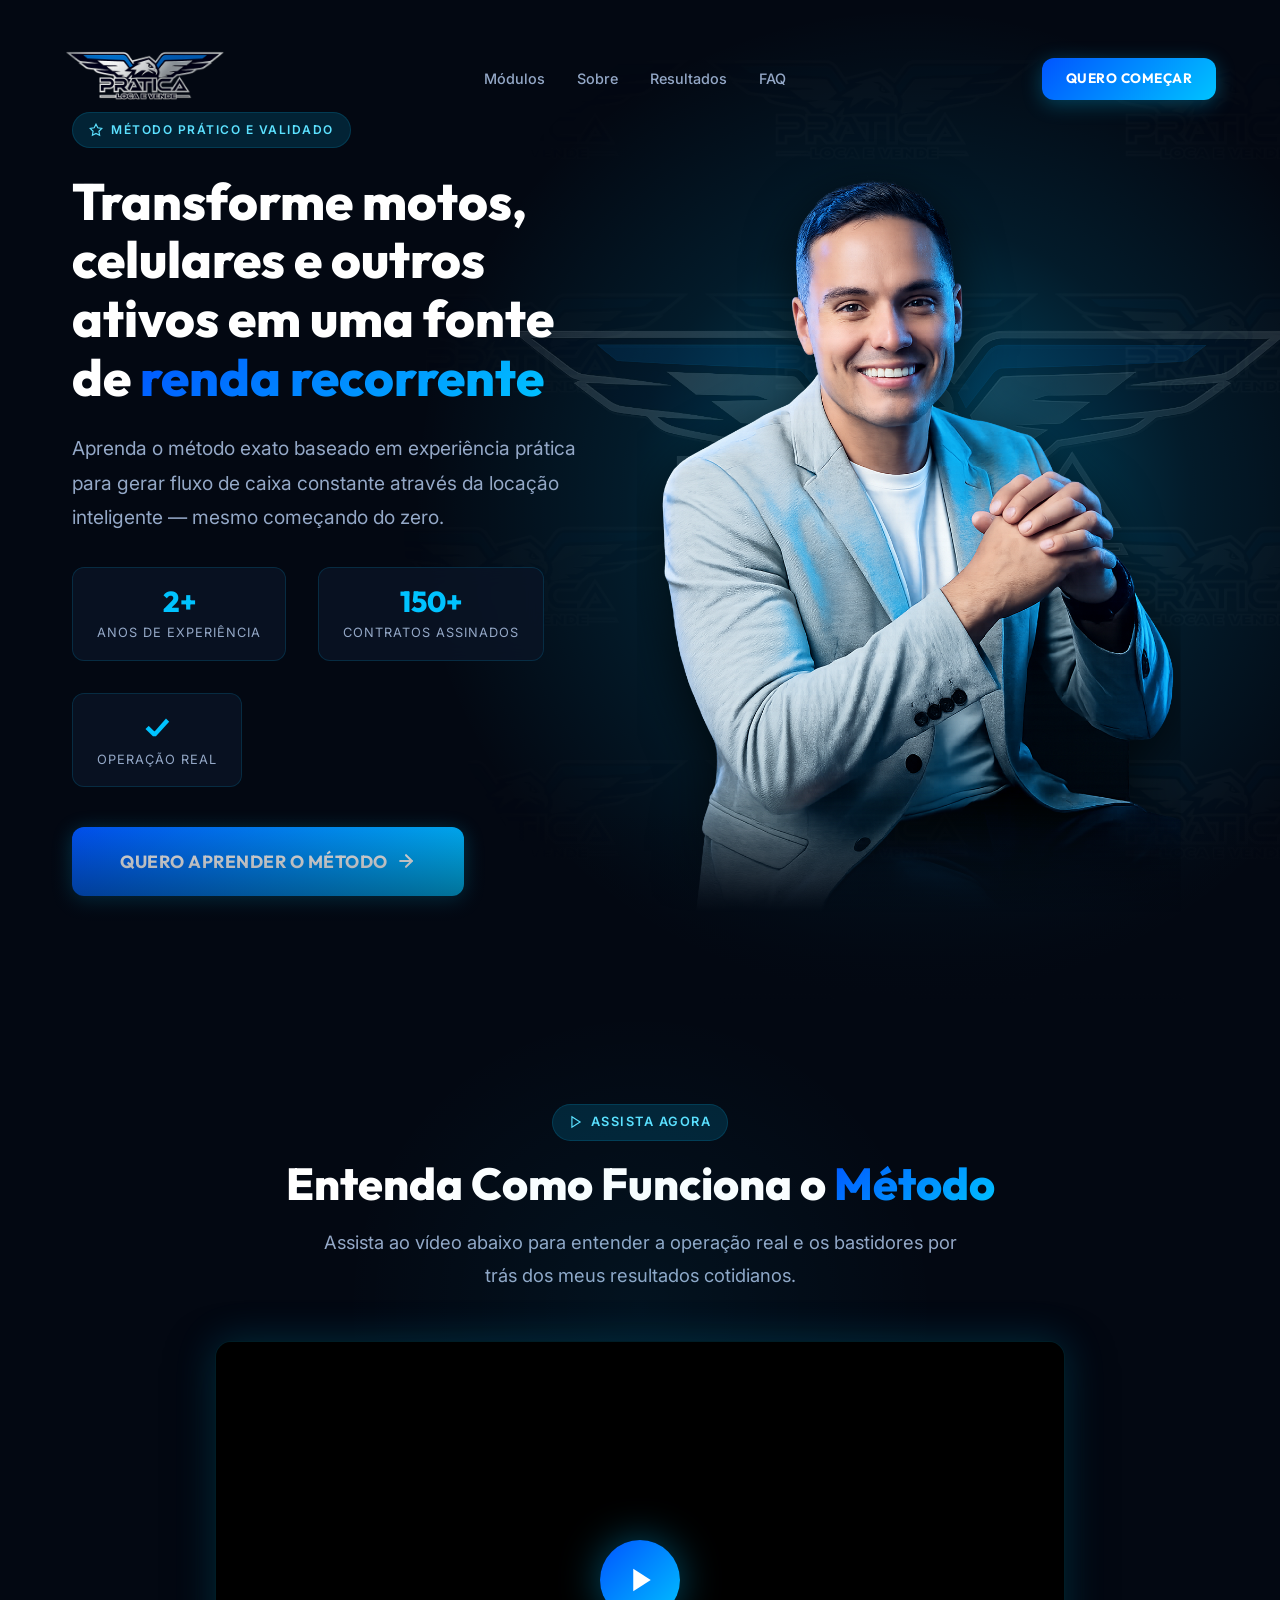
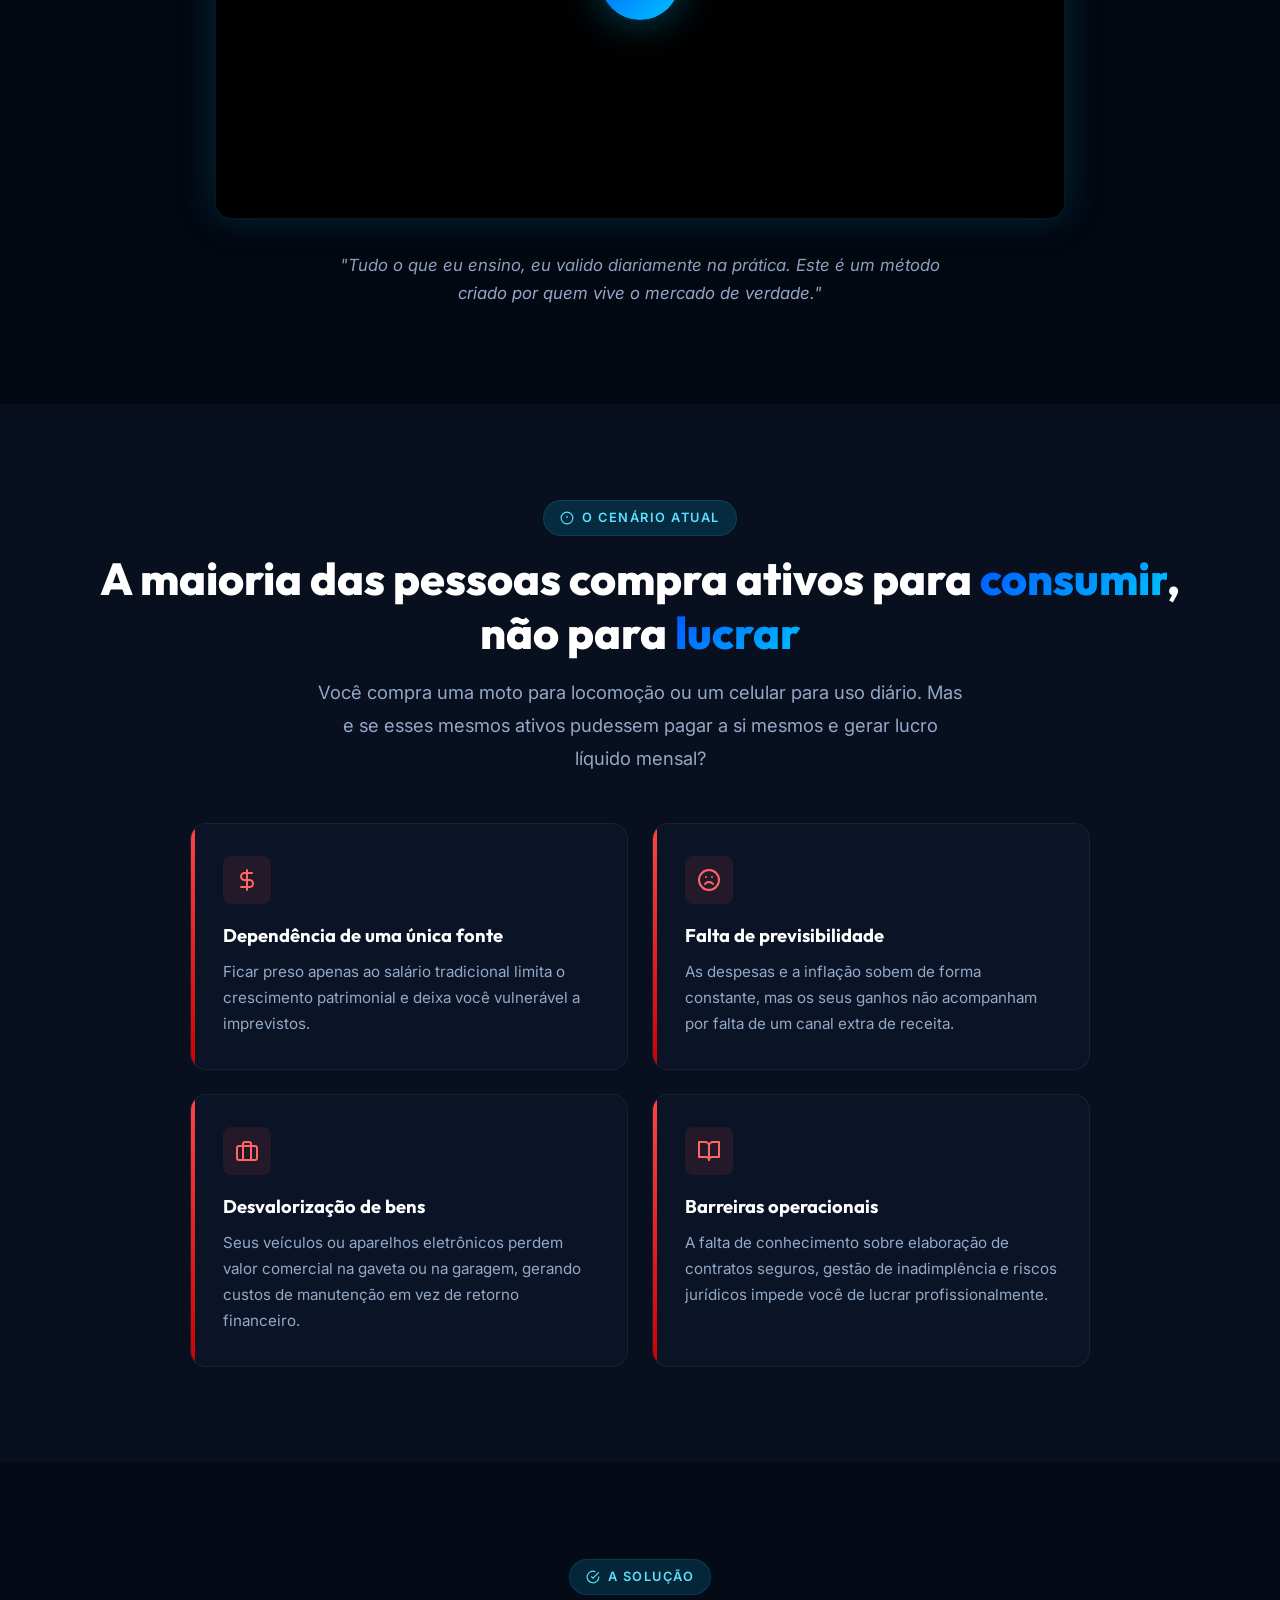
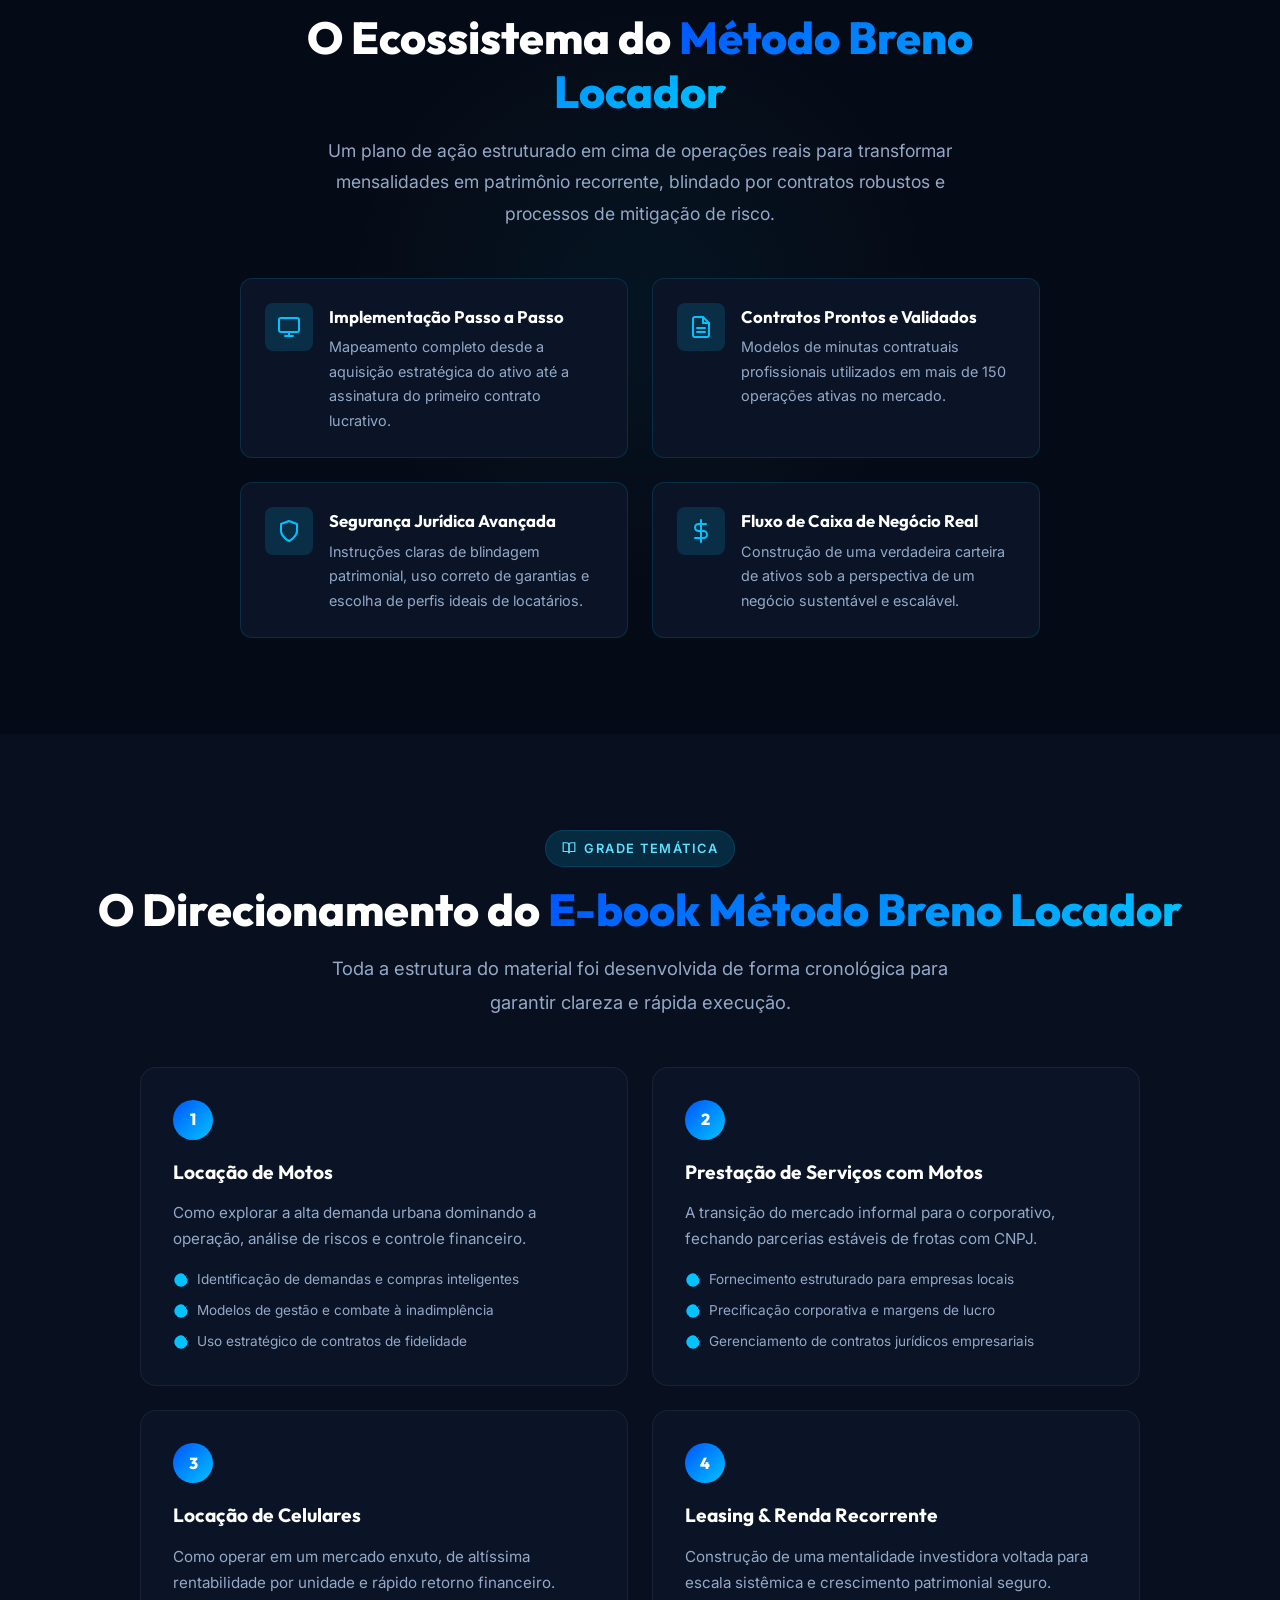
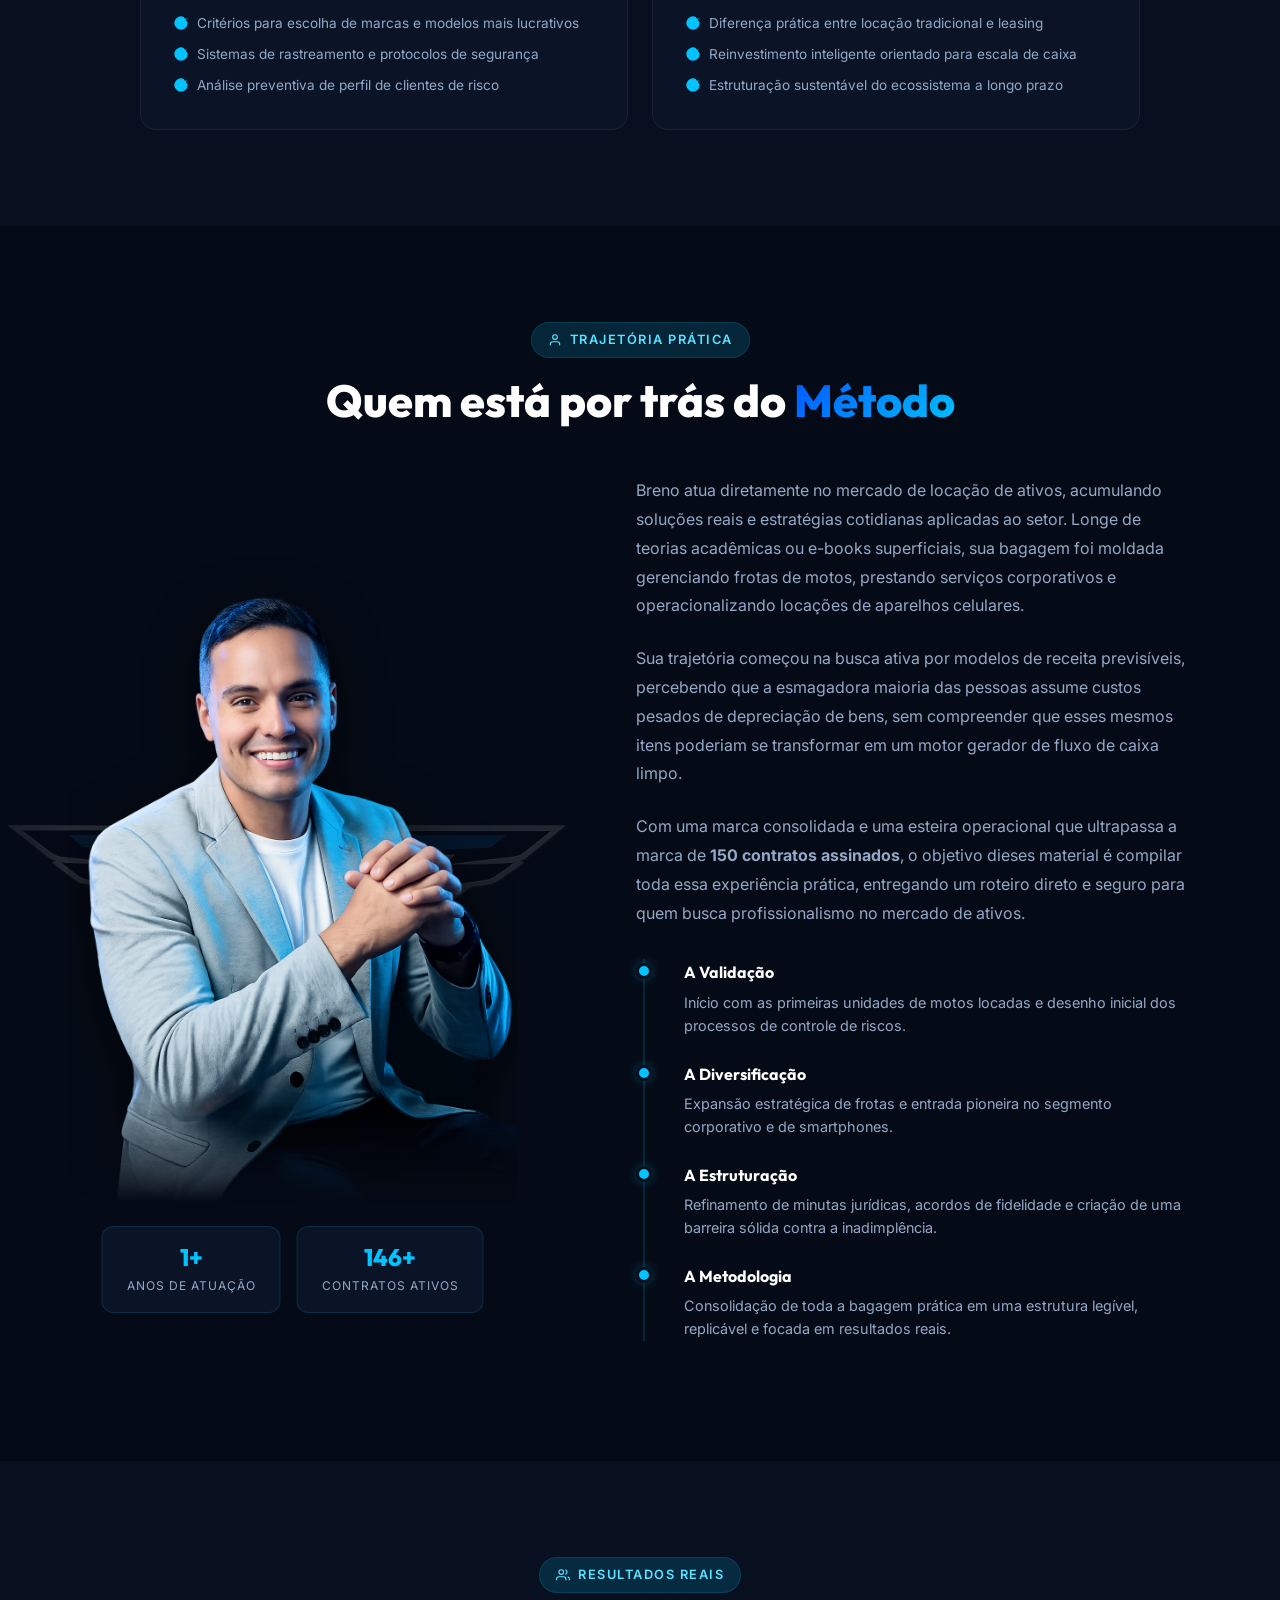
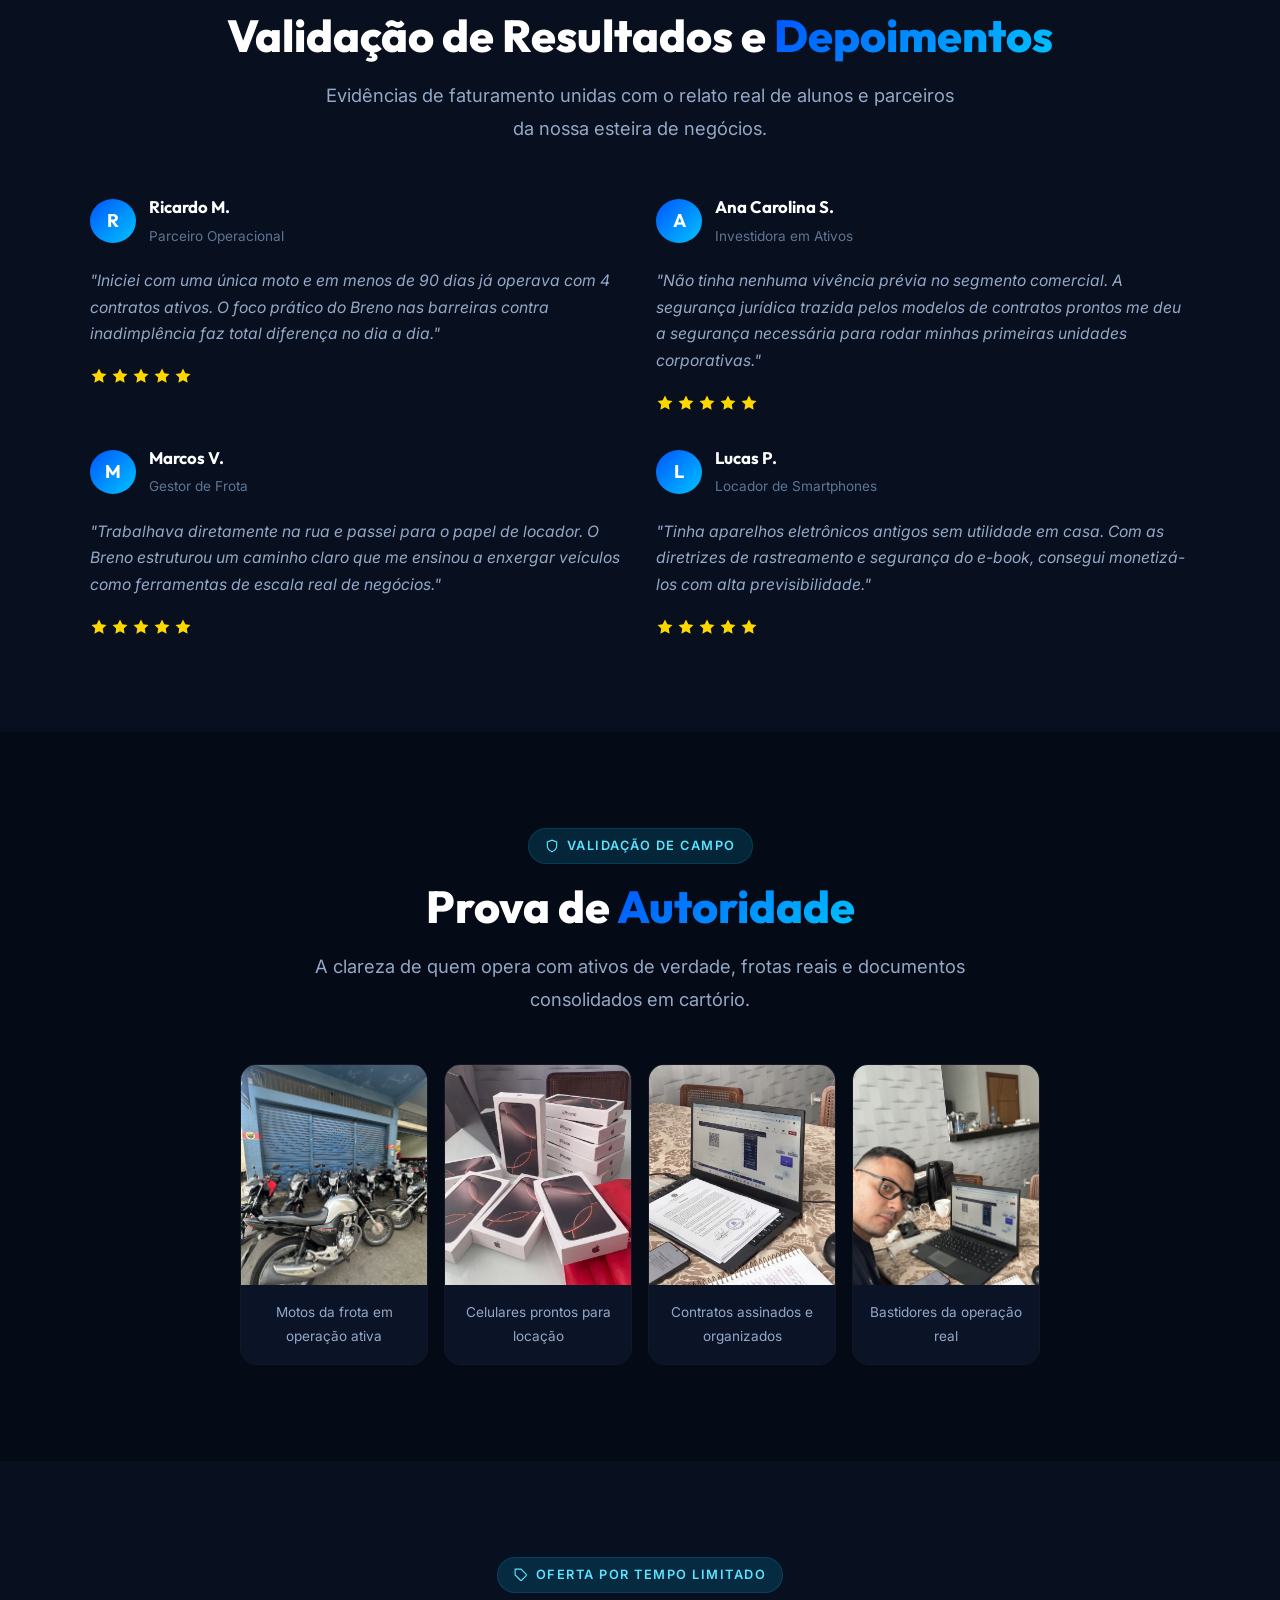
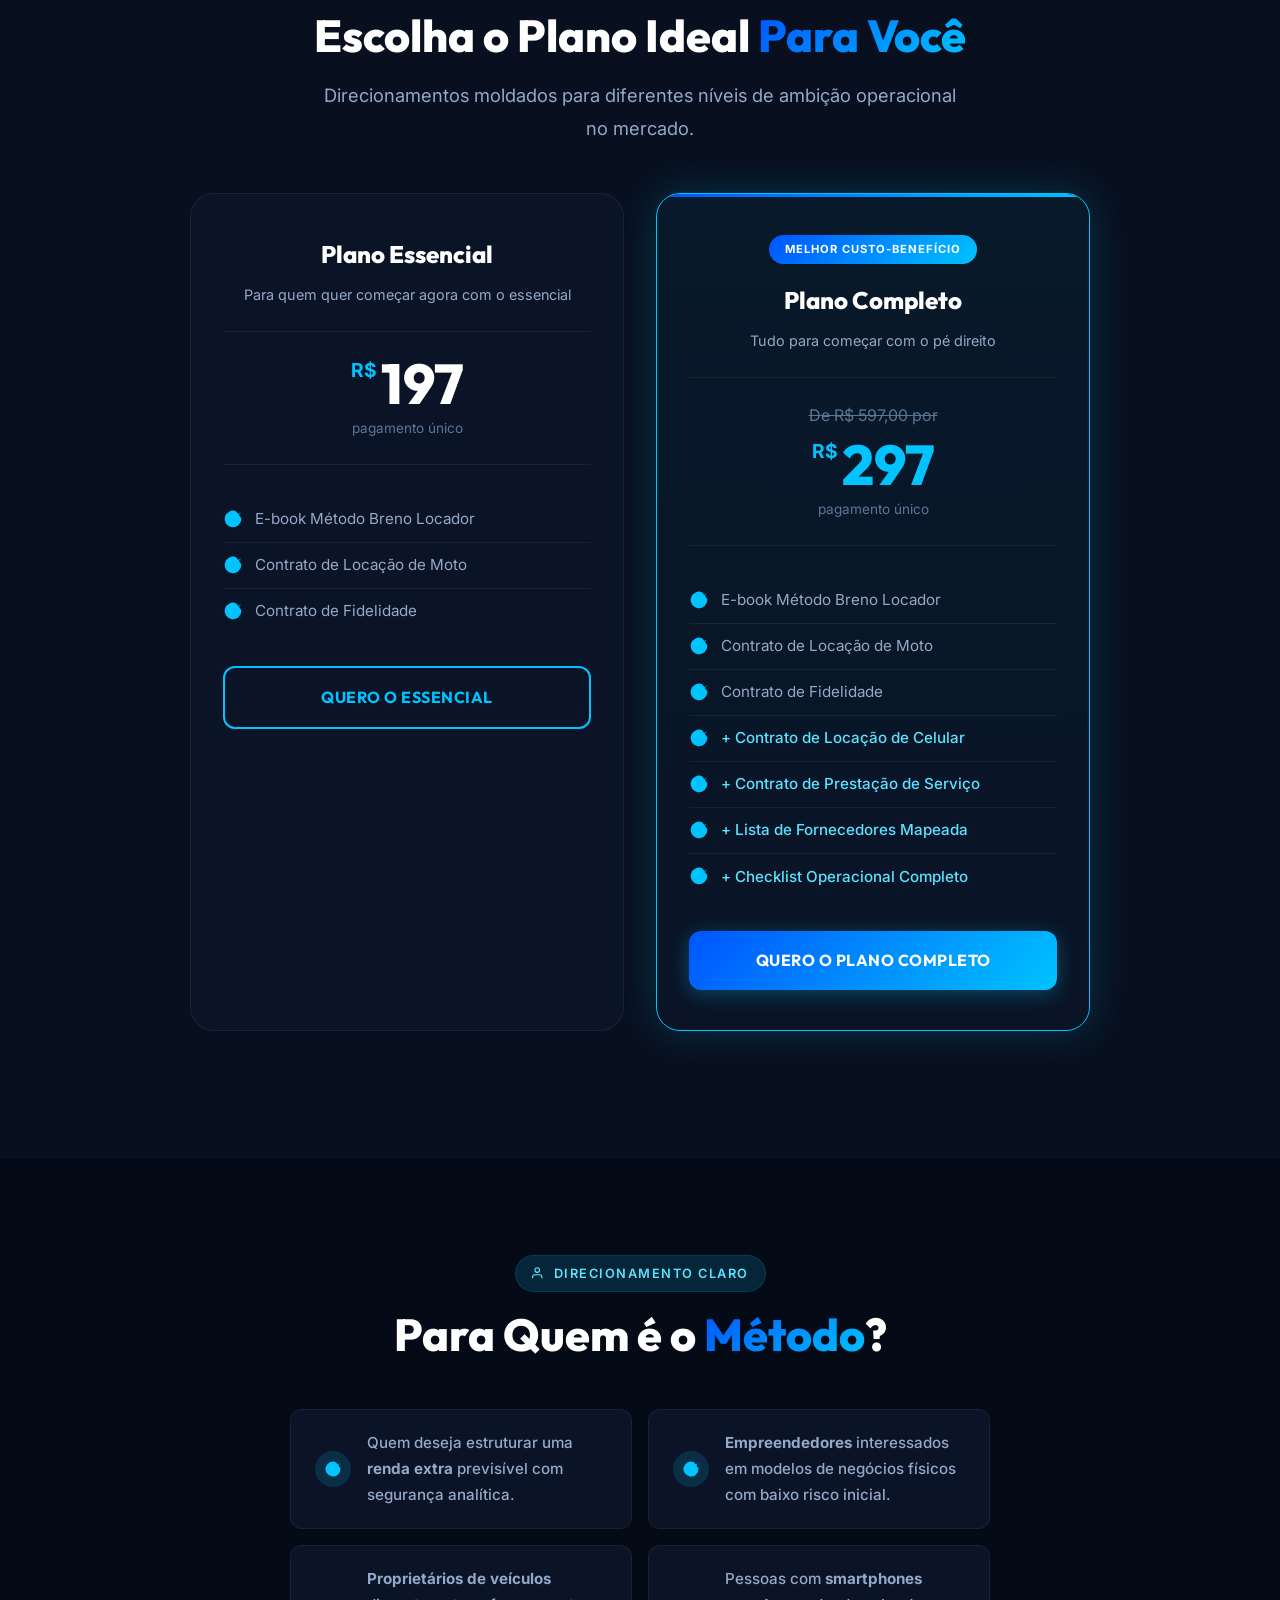
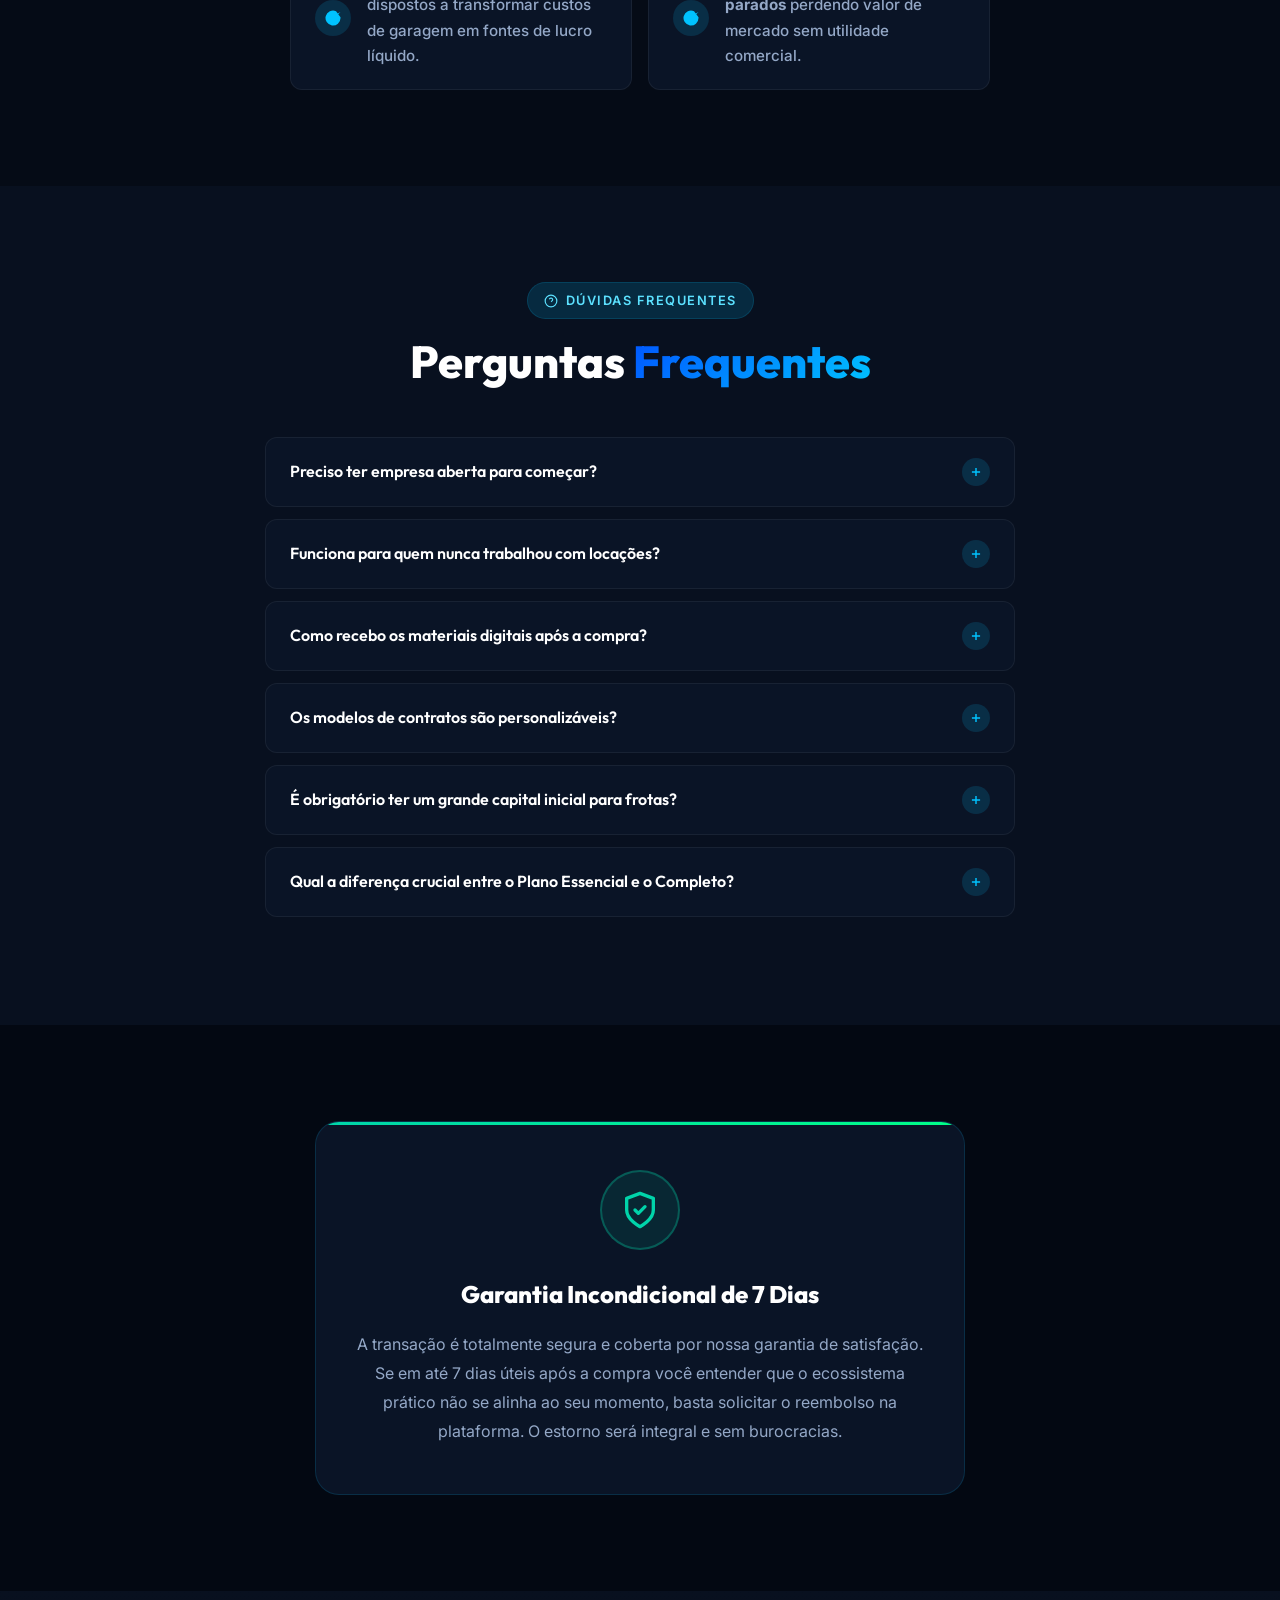
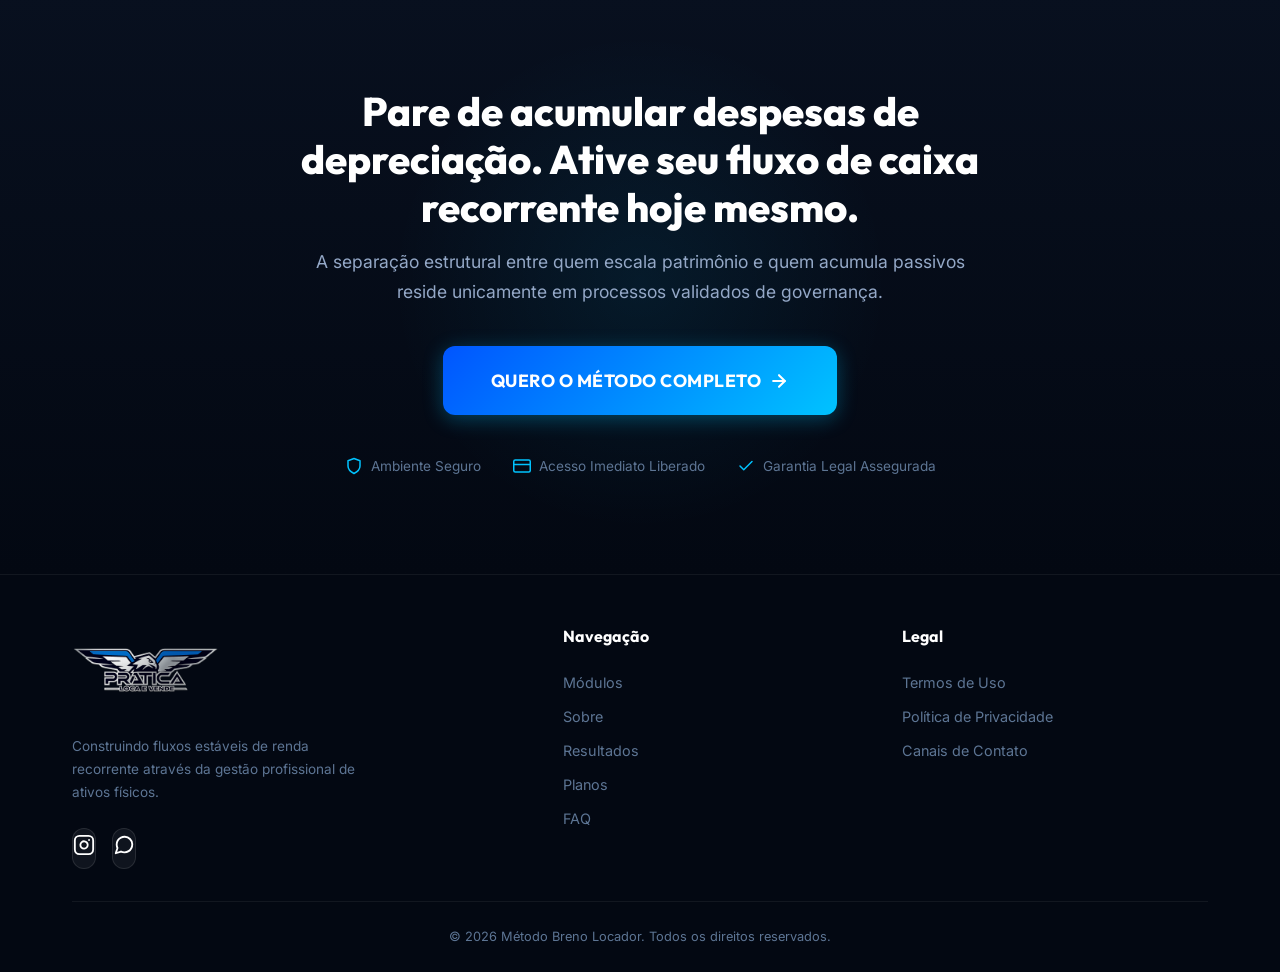
==== commit 24421102: "Add files via upload" ====
--- a/index.html
+++ b/index.html
@@ -374,56 +374,62 @@
         </div>
 
         <div class="testimonial-card animate-on-scroll" data-delay="2">
-          <div class="testimonial-header">
-            <div class="testimonial-avatar">A</div>
-            <div class="testimonial-info">
-              <h4>Ana Carolina S.</h4>
-              <span>Investidora em Ativos</span>
-            </div>
-          </div>
-          <p class="testimonial-text">"Não tinha nenhuma vivência prévia no segmento comercial. A segurança jurídica trazida pelos modelos de contratos prontos me deu a segurança necessária para rodar minhas primeiras unidades corporativas."</p>
-          <div class="testimonial-stars">
-            <svg viewBox="0 0 24 24"><path d="M12 2l3.09 6.26L22 9.27l-5 4.87 1.18 6.88L12 17.77l-6.18 3.25L7 14.14 2 9.27l6.91-1.01L12 2z"/></svg>
-            <svg viewBox="0 0 24 24"><path d="M12 2l3.09 6.26L22 9.27l-5 4.87 1.18 6.88L12 17.77l-6.18 3.25L7 14.14 2 9.27l6.91-1.01L12 2z"/></svg>
-            <svg viewBox="0 0 24 24"><path d="M12 2l3.09 6.26L22 9.27l-5 4.87 1.18 6.88L12 17.77l-6.18 3.25L7 14.14 2 9.27l6.91-1.01L12 2z"/></svg>
-            <svg viewBox="0 0 24 24"><path d="M12 2l3.09 6.26L22 9.27l-5 4.87 1.18 6.88L12 17.77l-6.18 3.25L7 14.14 2 9.27l6.91-1.01L12 2z"/></svg>
-            <svg viewBox="0 0 24 24"><path d="M12 2l3.09 6.26L22 9.27l-5 4.87 1.18 6.88L12 17.77l-6.18 3.25L7 14.14 2 9.27l6.91-1.01L12 2z"/></svg>
+          <div class="testimonial-content-side">
+            <div class="testimonial-header">
+              <div class="testimonial-avatar">A</div>
+              <div class="testimonial-info">
+                <h4>Ana Carolina S.</h4>
+                <span>Investidora em Ativos</span>
+              </div>
+            </div>
+            <p class="testimonial-text">"Não tinha nenhuma vivência prévia no segmento comercial. A segurança jurídica trazida pelos modelos de contratos prontos me deu a segurança necessária para rodar minhas primeiras unidades corporativas."</p>
+            <div class="testimonial-stars">
+              <svg viewBox="0 0 24 24"><path d="M12 2l3.09 6.26L22 9.27l-5 4.87 1.18 6.88L12 17.77l-6.18 3.25L7 14.14 2 9.27l6.91-1.01L12 2z"/></svg>
+              <svg viewBox="0 0 24 24"><path d="M12 2l3.09 6.26L22 9.27l-5 4.87 1.18 6.88L12 17.77l-6.18 3.25L7 14.14 2 9.27l6.91-1.01L12 2z"/></svg>
+              <svg viewBox="0 0 24 24"><path d="M12 2l3.09 6.26L22 9.27l-5 4.87 1.18 6.88L12 17.77l-6.18 3.25L7 14.14 2 9.27l6.91-1.01L12 2z"/></svg>
+              <svg viewBox="0 0 24 24"><path d="M12 2l3.09 6.26L22 9.27l-5 4.87 1.18 6.88L12 17.77l-6.18 3.25L7 14.14 2 9.27l6.91-1.01L12 2z"/></svg>
+              <svg viewBox="0 0 24 24"><path d="M12 2l3.09 6.26L22 9.27l-5 4.87 1.18 6.88L12 17.77l-6.18 3.25L7 14.14 2 9.27l6.91-1.01L12 2z"/></svg>
+            </div>
           </div>
         </div>
 
         <div class="testimonial-card animate-on-scroll" data-delay="3">
-          <div class="testimonial-header">
-            <div class="testimonial-avatar">M</div>
-            <div class="testimonial-info">
-              <h4>Marcos V.</h4>
-              <span>Gestor de Frota</span>
-            </div>
-          </div>
-          <p class="testimonial-text">"Trabalhava diretamente na rua e passei para o papel de locador. O Breno estruturou um caminho claro que me ensinou a enxergar veículos como ferramentas de escala real de negócios."</p>
-          <div class="testimonial-stars">
-            <svg viewBox="0 0 24 24"><path d="M12 2l3.09 6.26L22 9.27l-5 4.87 1.18 6.88L12 17.77l-6.18 3.25L7 14.14 2 9.27l6.91-1.01L12 2z"/></svg>
-            <svg viewBox="0 0 24 24"><path d="M12 2l3.09 6.26L22 9.27l-5 4.87 1.18 6.88L12 17.77l-6.18 3.25L7 14.14 2 9.27l6.91-1.01L12 2z"/></svg>
-            <svg viewBox="0 0 24 24"><path d="M12 2l3.09 6.26L22 9.27l-5 4.87 1.18 6.88L12 17.77l-6.18 3.25L7 14.14 2 9.27l6.91-1.01L12 2z"/></svg>
-            <svg viewBox="0 0 24 24"><path d="M12 2l3.09 6.26L22 9.27l-5 4.87 1.18 6.88L12 17.77l-6.18 3.25L7 14.14 2 9.27l6.91-1.01L12 2z"/></svg>
-            <svg viewBox="0 0 24 24"><path d="M12 2l3.09 6.26L22 9.27l-5 4.87 1.18 6.88L12 17.77l-6.18 3.25L7 14.14 2 9.27l6.91-1.01L12 2z"/></svg>
+          <div class="testimonial-content-side">
+            <div class="testimonial-header">
+              <div class="testimonial-avatar">M</div>
+              <div class="testimonial-info">
+                <h4>Marcos V.</h4>
+                <span>Gestor de Frota</span>
+              </div>
+            </div>
+            <p class="testimonial-text">"Trabalhava diretamente na rua e passei para o papel de locador. O Breno estruturou um caminho claro que me ensinou a enxergar veículos como ferramentas de escala real de negócios."</p>
+            <div class="testimonial-stars">
+              <svg viewBox="0 0 24 24"><path d="M12 2l3.09 6.26L22 9.27l-5 4.87 1.18 6.88L12 17.77l-6.18 3.25L7 14.14 2 9.27l6.91-1.01L12 2z"/></svg>
+              <svg viewBox="0 0 24 24"><path d="M12 2l3.09 6.26L22 9.27l-5 4.87 1.18 6.88L12 17.77l-6.18 3.25L7 14.14 2 9.27l6.91-1.01L12 2z"/></svg>
+              <svg viewBox="0 0 24 24"><path d="M12 2l3.09 6.26L22 9.27l-5 4.87 1.18 6.88L12 17.77l-6.18 3.25L7 14.14 2 9.27l6.91-1.01L12 2z"/></svg>
+              <svg viewBox="0 0 24 24"><path d="M12 2l3.09 6.26L22 9.27l-5 4.87 1.18 6.88L12 17.77l-6.18 3.25L7 14.14 2 9.27l6.91-1.01L12 2z"/></svg>
+              <svg viewBox="0 0 24 24"><path d="M12 2l3.09 6.26L22 9.27l-5 4.87 1.18 6.88L12 17.77l-6.18 3.25L7 14.14 2 9.27l6.91-1.01L12 2z"/></svg>
+            </div>
           </div>
         </div>
 
         <div class="testimonial-card animate-on-scroll" data-delay="4">
-          <div class="testimonial-header">
-            <div class="testimonial-avatar">L</div>
-            <div class="testimonial-info">
-              <h4>Lucas P.</h4>
-              <span>Locador de Smartphones</span>
-            </div>
-          </div>
-          <p class="testimonial-text">"Tinha aparelhos eletrônicos antigos sem utilidade em casa. Com as diretrizes de rastreamento e segurança do e-book, consegui monetizá-los com alta previsibilidade."</p>
-          <div class="testimonial-stars">
-            <svg viewBox="0 0 24 24"><path d="M12 2l3.09 6.26L22 9.27l-5 4.87 1.18 6.88L12 17.77l-6.18 3.25L7 14.14 2 9.27l6.91-1.01L12 2z"/></svg>
-            <svg viewBox="0 0 24 24"><path d="M12 2l3.09 6.26L22 9.27l-5 4.87 1.18 6.88L12 17.77l-6.18 3.25L7 14.14 2 9.27l6.91-1.01L12 2z"/></svg>
-            <svg viewBox="0 0 24 24"><path d="M12 2l3.09 6.26L22 9.27l-5 4.87 1.18 6.88L12 17.77l-6.18 3.25L7 14.14 2 9.27l6.91-1.01L12 2z"/></svg>
-            <svg viewBox="0 0 24 24"><path d="M12 2l3.09 6.26L22 9.27l-5 4.87 1.18 6.88L12 17.77l-6.18 3.25L7 14.14 2 9.27l6.91-1.01L12 2z"/></svg>
-            <svg viewBox="0 0 24 24"><path d="M12 2l3.09 6.26L22 9.27l-5 4.87 1.18 6.88L12 17.77l-6.18 3.25L7 14.14 2 9.27l6.91-1.01L12 2z"/></svg>
+          <div class="testimonial-content-side">
+            <div class="testimonial-header">
+              <div class="testimonial-avatar">L</div>
+              <div class="testimonial-info">
+                <h4>Lucas P.</h4>
+                <span>Locador de Smartphones</span>
+              </div>
+            </div>
+            <p class="testimonial-text">"Tinha aparelhos eletrônicos antigos sem utilidade em casa. Com as diretrizes de rastreamento e segurança do e-book, consegui monetizá-los com alta previsibilidade."</p>
+            <div class="testimonial-stars">
+              <svg viewBox="0 0 24 24"><path d="M12 2l3.09 6.26L22 9.27l-5 4.87 1.18 6.88L12 17.77l-6.18 3.25L7 14.14 2 9.27l6.91-1.01L12 2z"/></svg>
+              <svg viewBox="0 0 24 24"><path d="M12 2l3.09 6.26L22 9.27l-5 4.87 1.18 6.88L12 17.77l-6.18 3.25L7 14.14 2 9.27l6.91-1.01L12 2z"/></svg>
+              <svg viewBox="0 0 24 24"><path d="M12 2l3.09 6.26L22 9.27l-5 4.87 1.18 6.88L12 17.77l-6.18 3.25L7 14.14 2 9.27l6.91-1.01L12 2z"/></svg>
+              <svg viewBox="0 0 24 24"><path d="M12 2l3.09 6.26L22 9.27l-5 4.87 1.18 6.88L12 17.77l-6.18 3.25L7 14.14 2 9.27l6.91-1.01L12 2z"/></svg>
+              <svg viewBox="0 0 24 24"><path d="M12 2l3.09 6.26L22 9.27l-5 4.87 1.18 6.88L12 17.77l-6.18 3.25L7 14.14 2 9.27l6.91-1.01L12 2z"/></svg>
+            </div>
           </div>
         </div>
 
@@ -674,87 +680,13 @@
     </div>
   </section>
 
-  <section id="oferta-final">
-    <div class="container">
-      <div class="section-header">
-        <span class="section-badge">
-          <svg width="14" height="14" viewBox="0 0 24 24" fill="none" stroke="currentColor" stroke-width="2"><path d="M20.59 13.41l-7.17 7.17a2 2 0 01-2.83 0L2 12V2h10l8.59 8.59a2 2 0 010 2.82z"/><line x1="7" y1="7" x2="7.01" y2="7"/></svg>
-          Tome a Decisão
-        </span>
-        <h2 class="section-title">Invista em Estruturas de <span>Renda Real</span></h2>
-        <p class="offer-reinforcement">Aproveite a ancoragem estratégica: por uma diferença mínima, garanta o ecossistema completo de insumos, contratos corporativos e checklists operacionais.</p>
-      </div>
-      <div class="plans-grid">
-        <div class="plan-card animate-on-scroll" data-delay="1">
-          <h3>Plano Essencial</h3>
-          <p>O essencial para começar</p>
-          <div class="plan-price">
-            <span class="currency">R$</span>
-            <span class="amount">197</span>
-            <span class="period">pagamento único</span>
-          </div>
-          <ul class="plan-features">
-            <li>
-              <svg viewBox="0 0 24 24"><path d="M22 11.08V12a10 10 0 11-5.93-9.14"/><polyline points="22 4 12 14.01 9 11.01"/></svg>
-              E-book Método Breno Locador
-            </li>
-            <li>
-              <svg viewBox="0 0 24 24"><path d="M22 11.08V12a10 10 0 11-5.93-9.14"/><polyline points="22 4 12 14.01 9 11.01"/></svg>
-              Contrato de Locação de Moto
-            </li>
-            <li>
-              <svg viewBox="0 0 24 24"><path d="M22 11.08V12a10 10 0 11-5.93-9.14"/><polyline points="22 4 12 14.01 9 11.01"/></svg>
-              Contrato de Fidelidade
-            </li>
-          </ul>
-          <a href="https://pay.kiwify.com.br/OGvfYaY" target="_blank" class="btn-secondary plan-cta">Quero o Essencial</a>
-        </div>
-        
-        <div class="plan-card featured animate-on-scroll" data-delay="2">
-          <span class="plan-badge">Melhor Custo-Benefício</span>
-          <h3>Plano Completo</h3>
-          <p>Tudo para começar com o pé direito</p>
-          <div class="plan-price">
-            <div class="old-price">De R$ 597,00 por</div>
-            <span class="currency">R$</span>
-            <span class="amount">297</span>
-            <span class="period">pagamento único</span>
-          </div>
-          <ul class="plan-features">
-            <li>
-              <svg viewBox="0 0 24 24"><path d="M22 11.08V12a10 10 0 11-5.93-9.14"/><polyline points="22 4 12 14.01 9 11.01"/></svg>
-              Tudo do Plano Essencial
-            </li>
-            <li class="bonus">
-              <svg viewBox="0 0 24 24"><path d="M22 11.08V12a10 10 0 11-5.93-9.14"/><polyline points="22 4 12 14.01 9 11.01"/></svg>
-              + Contrato de Locação de Celular
-            </li>
-            <li class="bonus">
-              <svg viewBox="0 0 24 24"><path d="M22 11.08V12a10 10 0 11-5.93-9.14"/><polyline points="22 4 12 14.01 9 11.01"/></svg>
-              + Contrato de Prestação de Serviço
-            </li>
-            <li class="bonus">
-              <svg viewBox="0 0 24 24"><path d="M22 11.08V12a10 10 0 11-5.93-9.14"/><polyline points="22 4 12 14.01 9 11.01"/></svg>
-              + Lista de Fornecedores Mapeada
-            </li>
-            <li class="bonus">
-              <svg viewBox="0 0 24 24"><path d="M22 11.08V12a10 10 0 11-5.93-9.14"/><polyline points="22 4 12 14.01 9 11.01"/></svg>
-              + Checklist Operacional Completo
-            </li>
-          </ul>
-          <a href="https://pay.kiwify.com.br/zmJNnAS" target="_blank" class="btn-primary plan-cta btn-pulse">Quero o Plano Completo</a>
-        </div>
-      </div>
-    </div>
-  </section>
-
   <section id="cta-final">
     <div class="container">
       <div class="cta-final-content">
         <h2>Pare de acumular despesas de depreciação. Ative seu fluxo de caixa recorrente hoje mesmo.</h2>
         <p>A separação estrutural entre quem escala patrimônio e quem acumula passivos reside unicamente em processos validados de governança.</p>
         <a href="#planos" class="btn-primary btn-large">
-          Quero o Método Completo
+          Quero O Método Completo
           <svg width="20" height="20" viewBox="0 0 24 24" fill="none" stroke="currentColor" stroke-width="2.5" stroke-linecap="round" stroke-linejoin="round"><line x1="5" y1="12" x2="19" y2="12"/><polyline points="12 5 19 12 12 19"/></svg>
         </a>
         <div class="trust-badges">
@@ -791,9 +723,6 @@
             <a href="https://wa.me/+5531999292152?text=Olá,%20gostaria%20de%20tirar%20uma%20dúvida%20sobre%20o%20Método%20BrenoLocador." target="_blank" class="social-btn" aria-label="WhatsApp">
               <svg xmlns="http://www.w3.org/2000/svg" viewBox="0 0 24 24"><path d="M21 11.5a8.38 8.38 0 0 1-.9 3.8 8.5 8.5 0 0 1-7.6 4.7 8.38 8.38 0 0 1-3.8-.9L3 21l1.9-5.7a8.38 8.38 0 0 1-.9-3.8 8.5 8.5 0 0 1 4.7-7.6 8.38 8.38 0 0 1 3.8-.9h.5a8.48 8.48 0 0 1 8 8v.5z"></path></svg>
             </a>
-            <a href="mailto:seuemail@dominio.com" target="_blank" class="social-btn" aria-label="E-mail">
-              <svg xmlns="http://www.w3.org/2000/svg" viewBox="0 0 24 24"><path d="M4 4h16c1.1 0 2 .9 2 2v12c0 1.1-.9 2-2 2H4c-1.1 0-2-.9-2-2V6c0-1.1.9-2 2-2z"></path><polyline points="22,6 12,13 2,6"></polyline></svg>
-            </a>
           </div>
 
         </div>
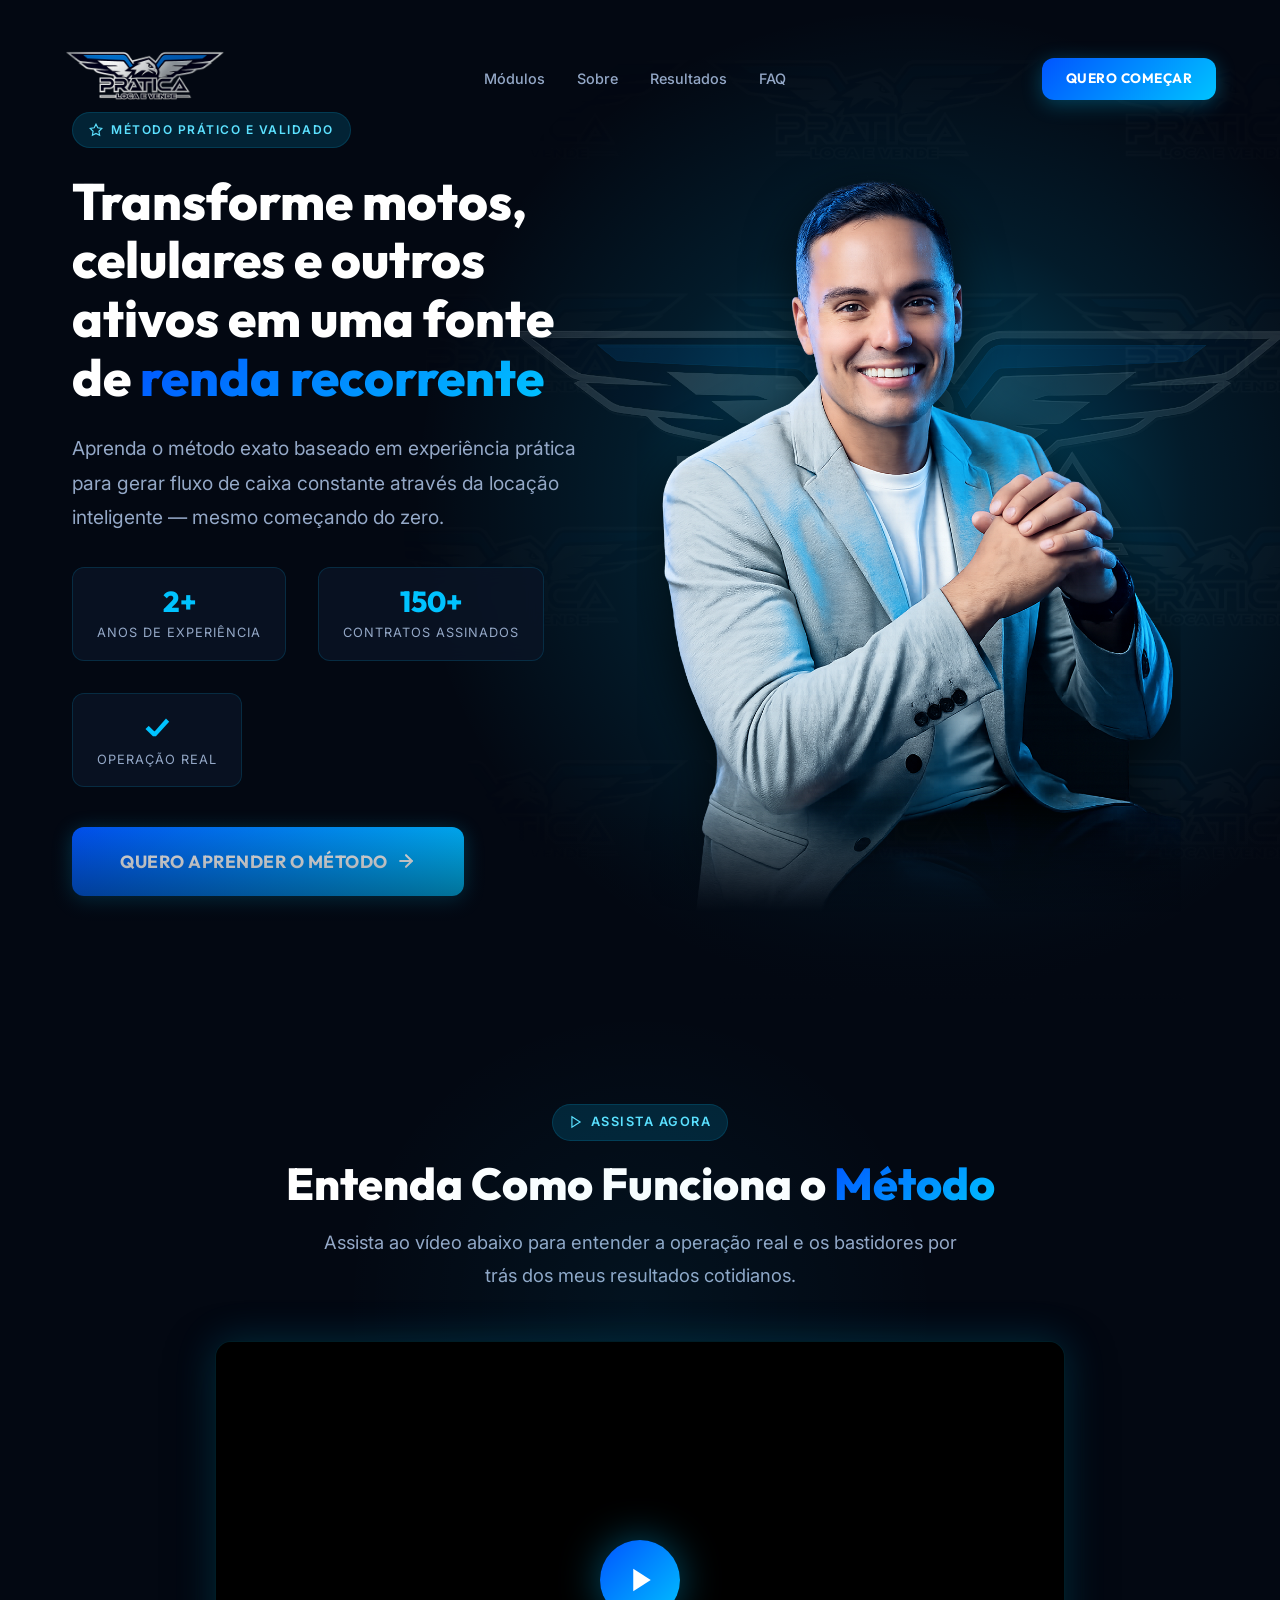
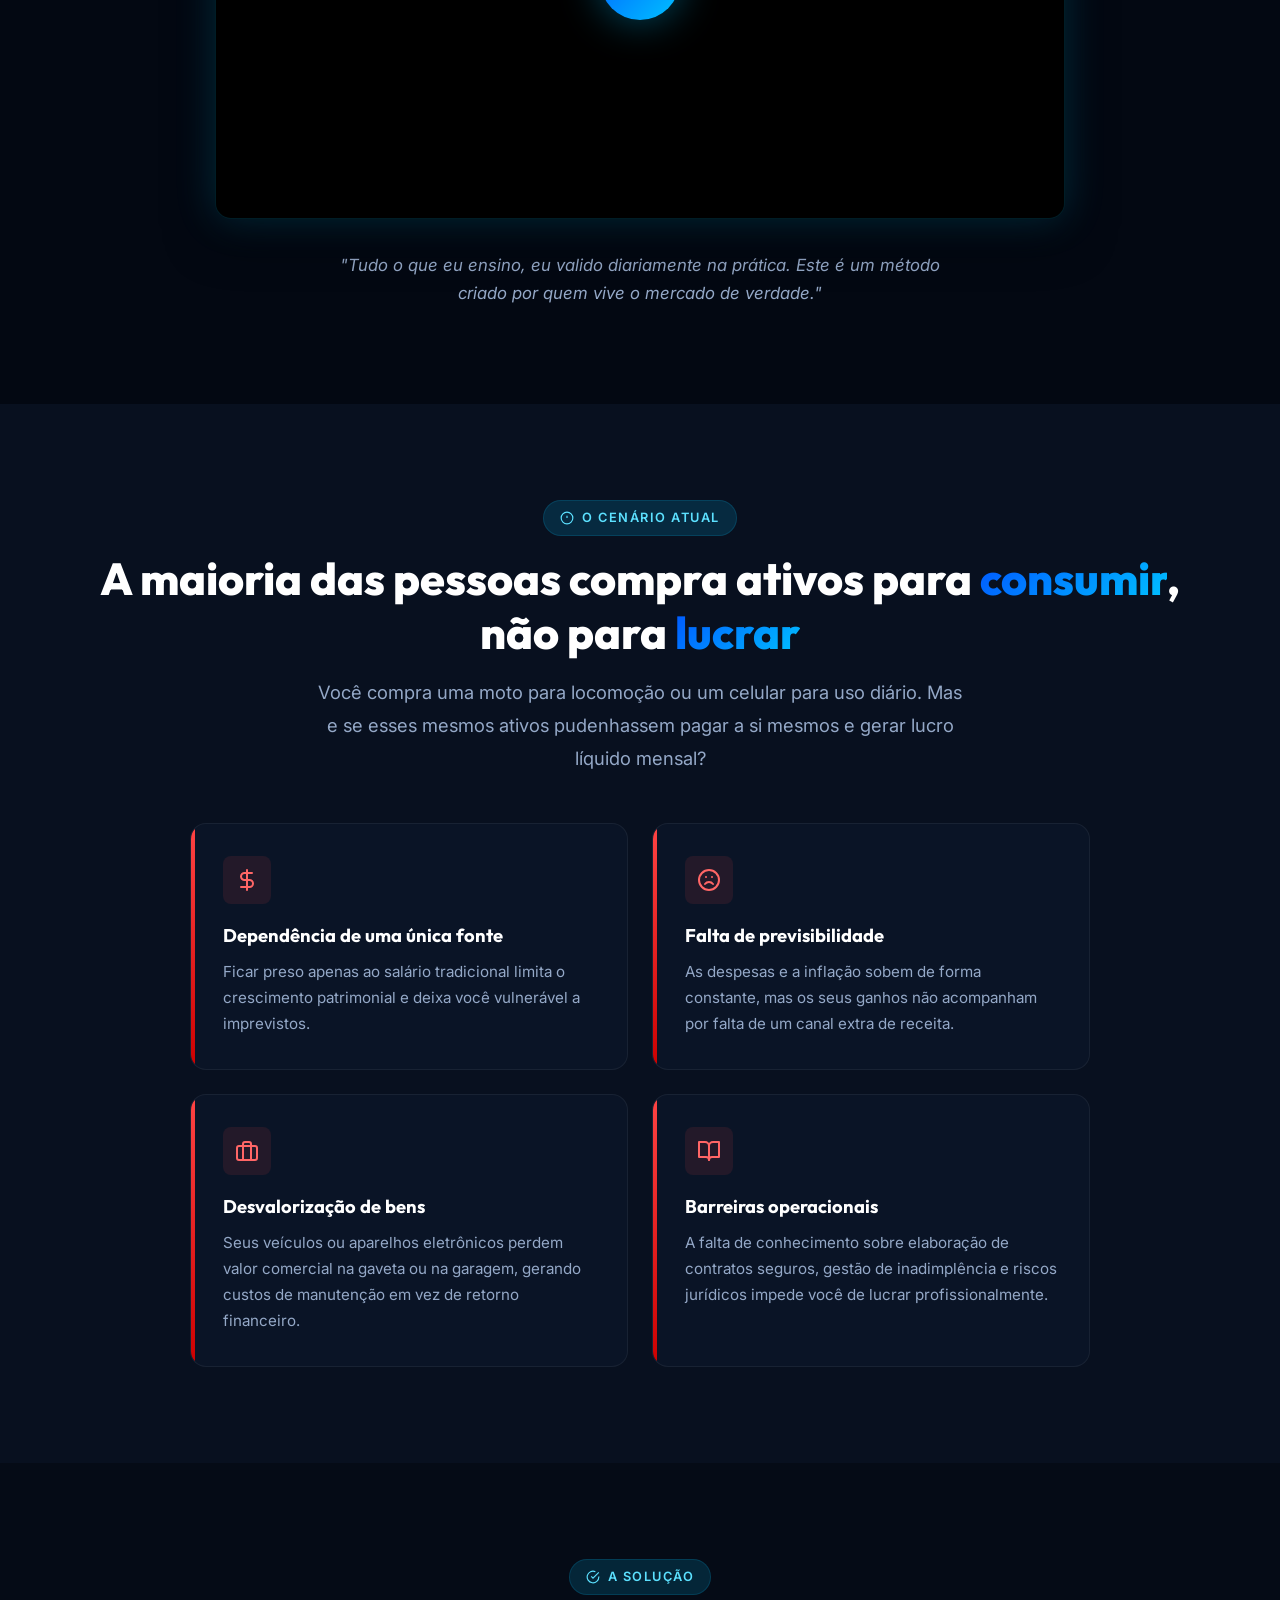
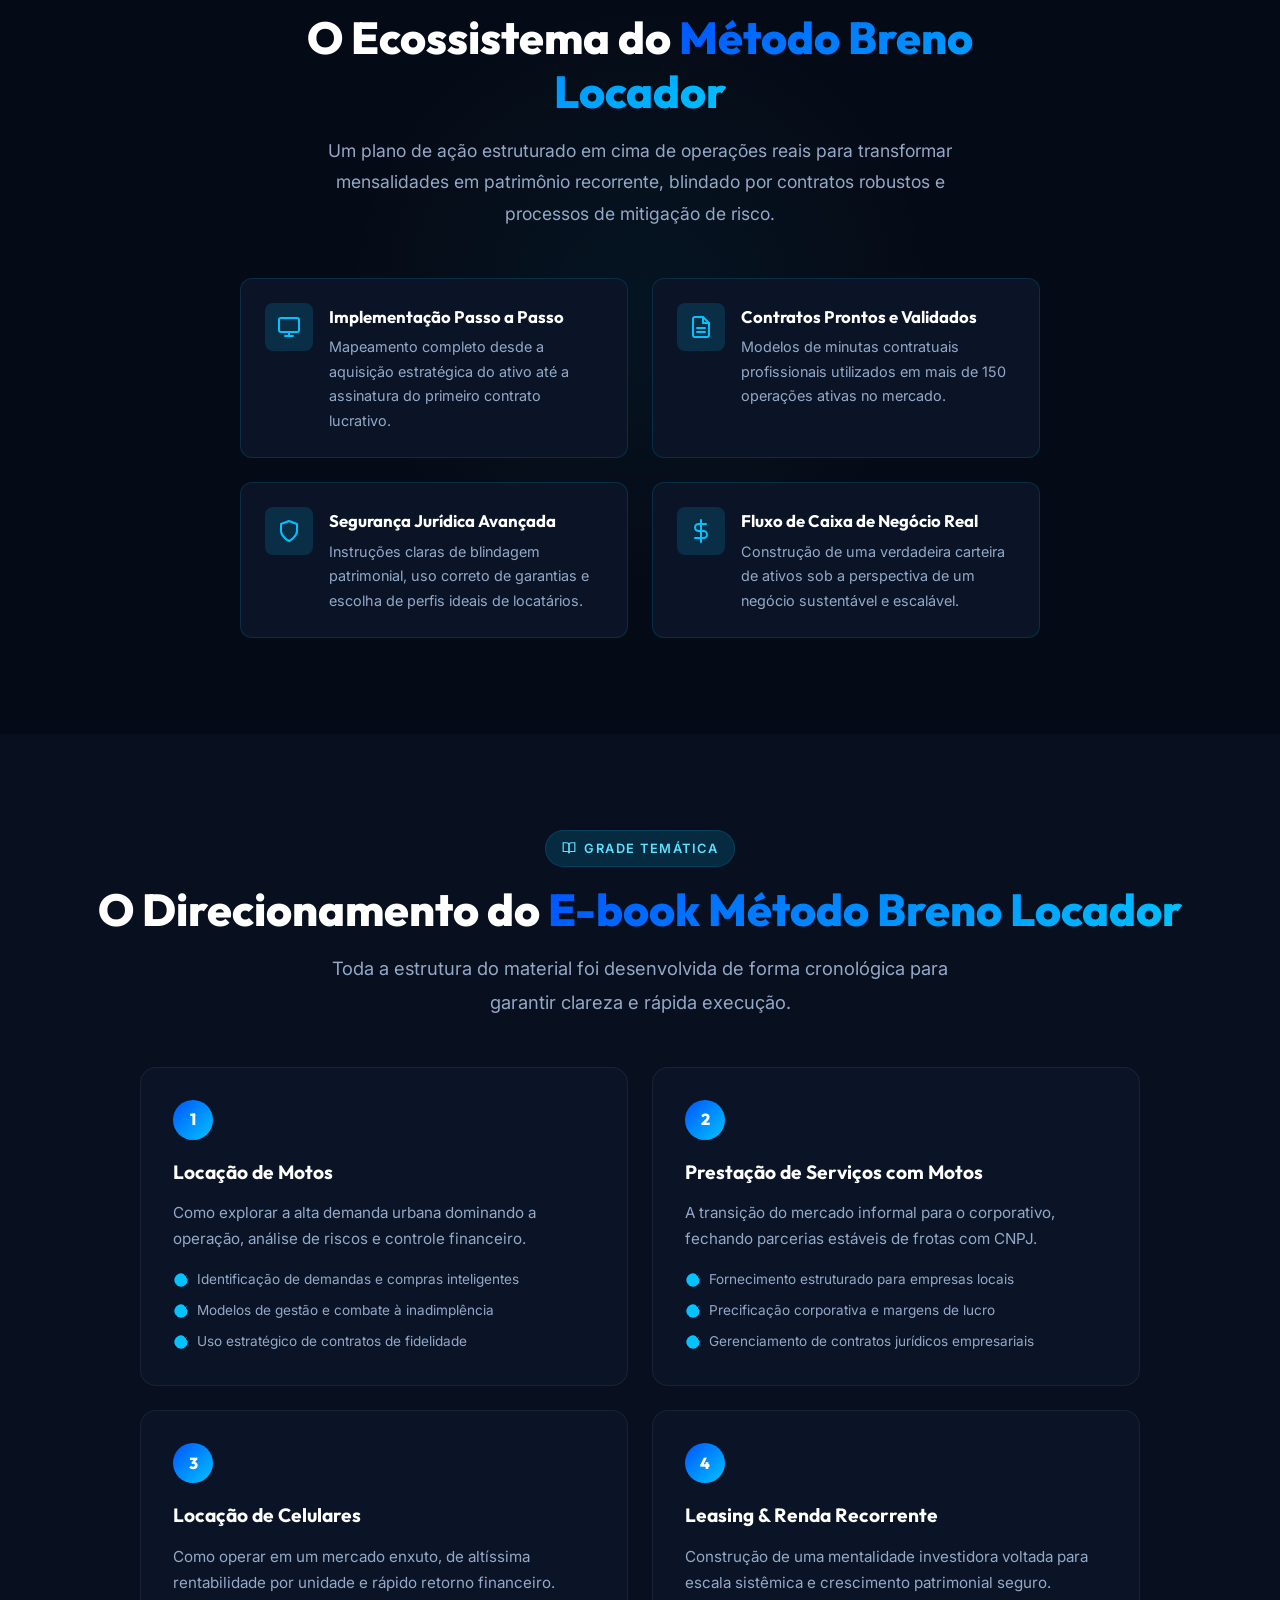
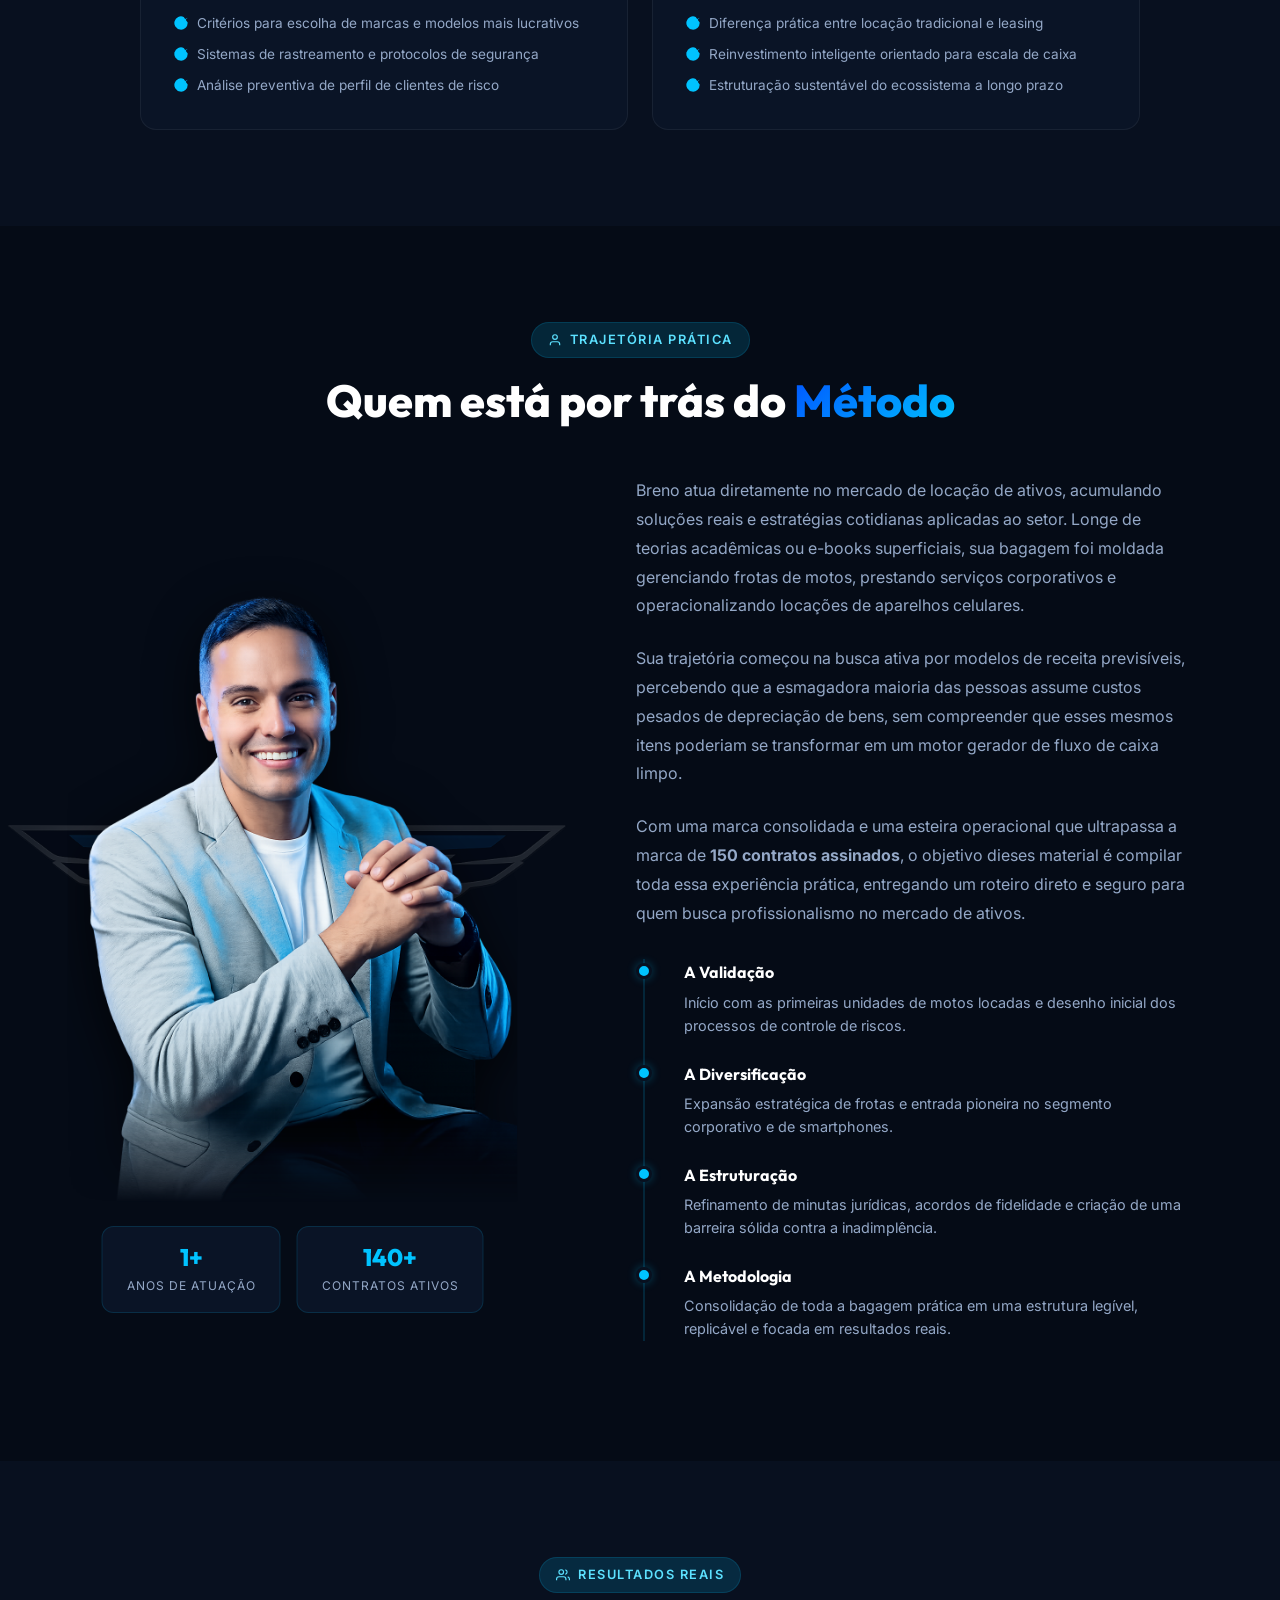
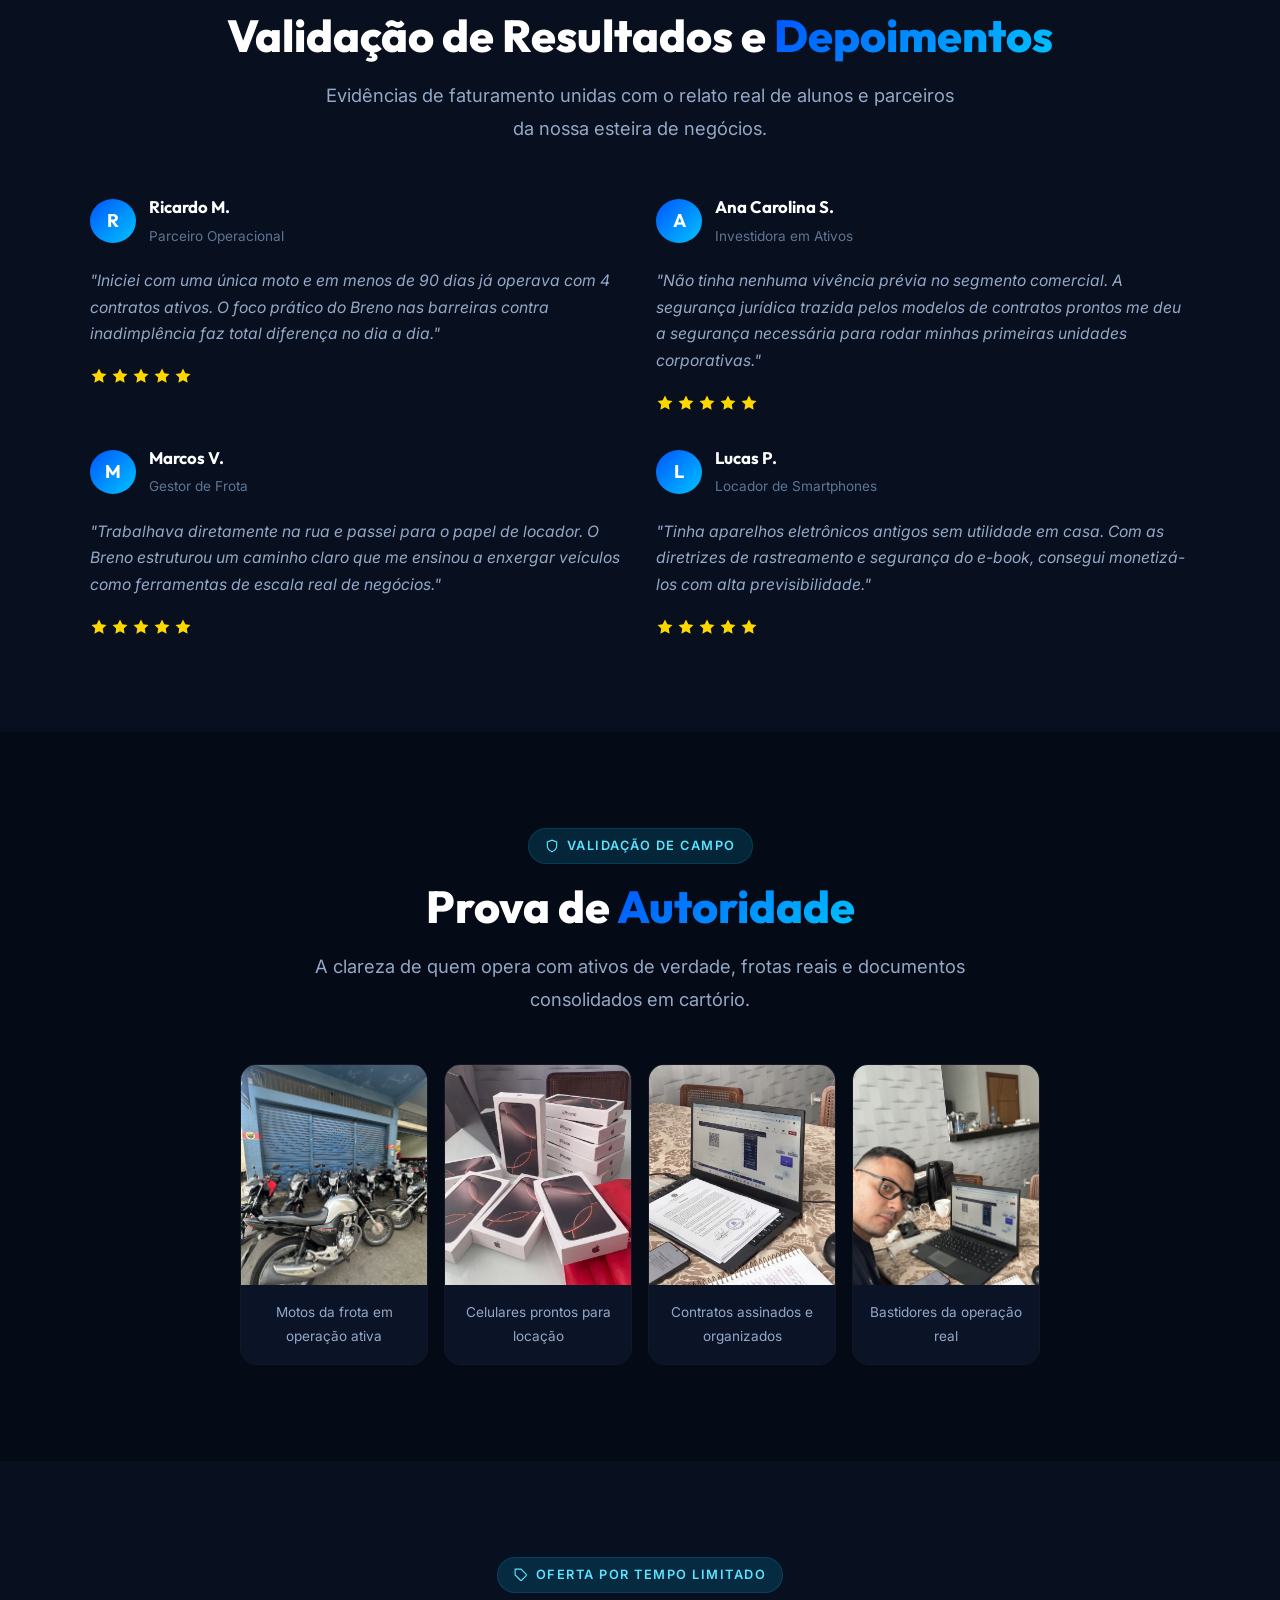
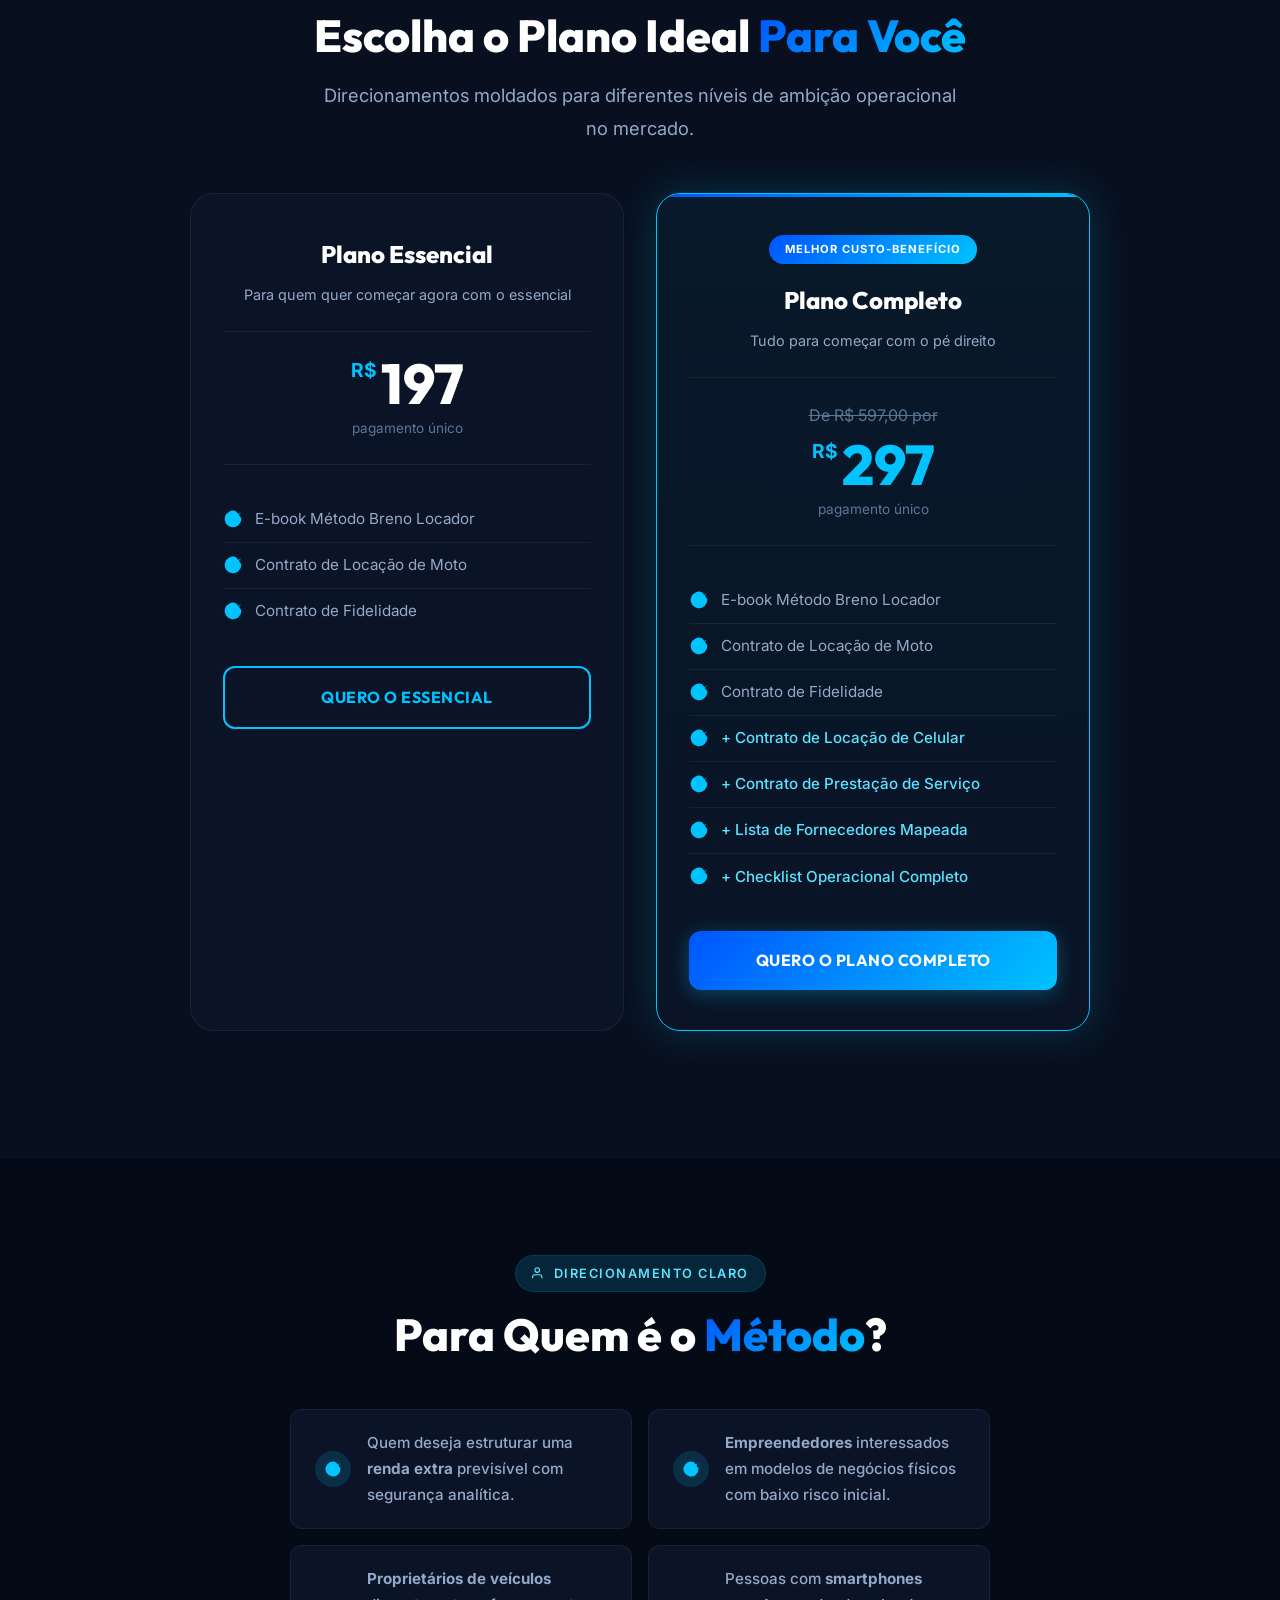
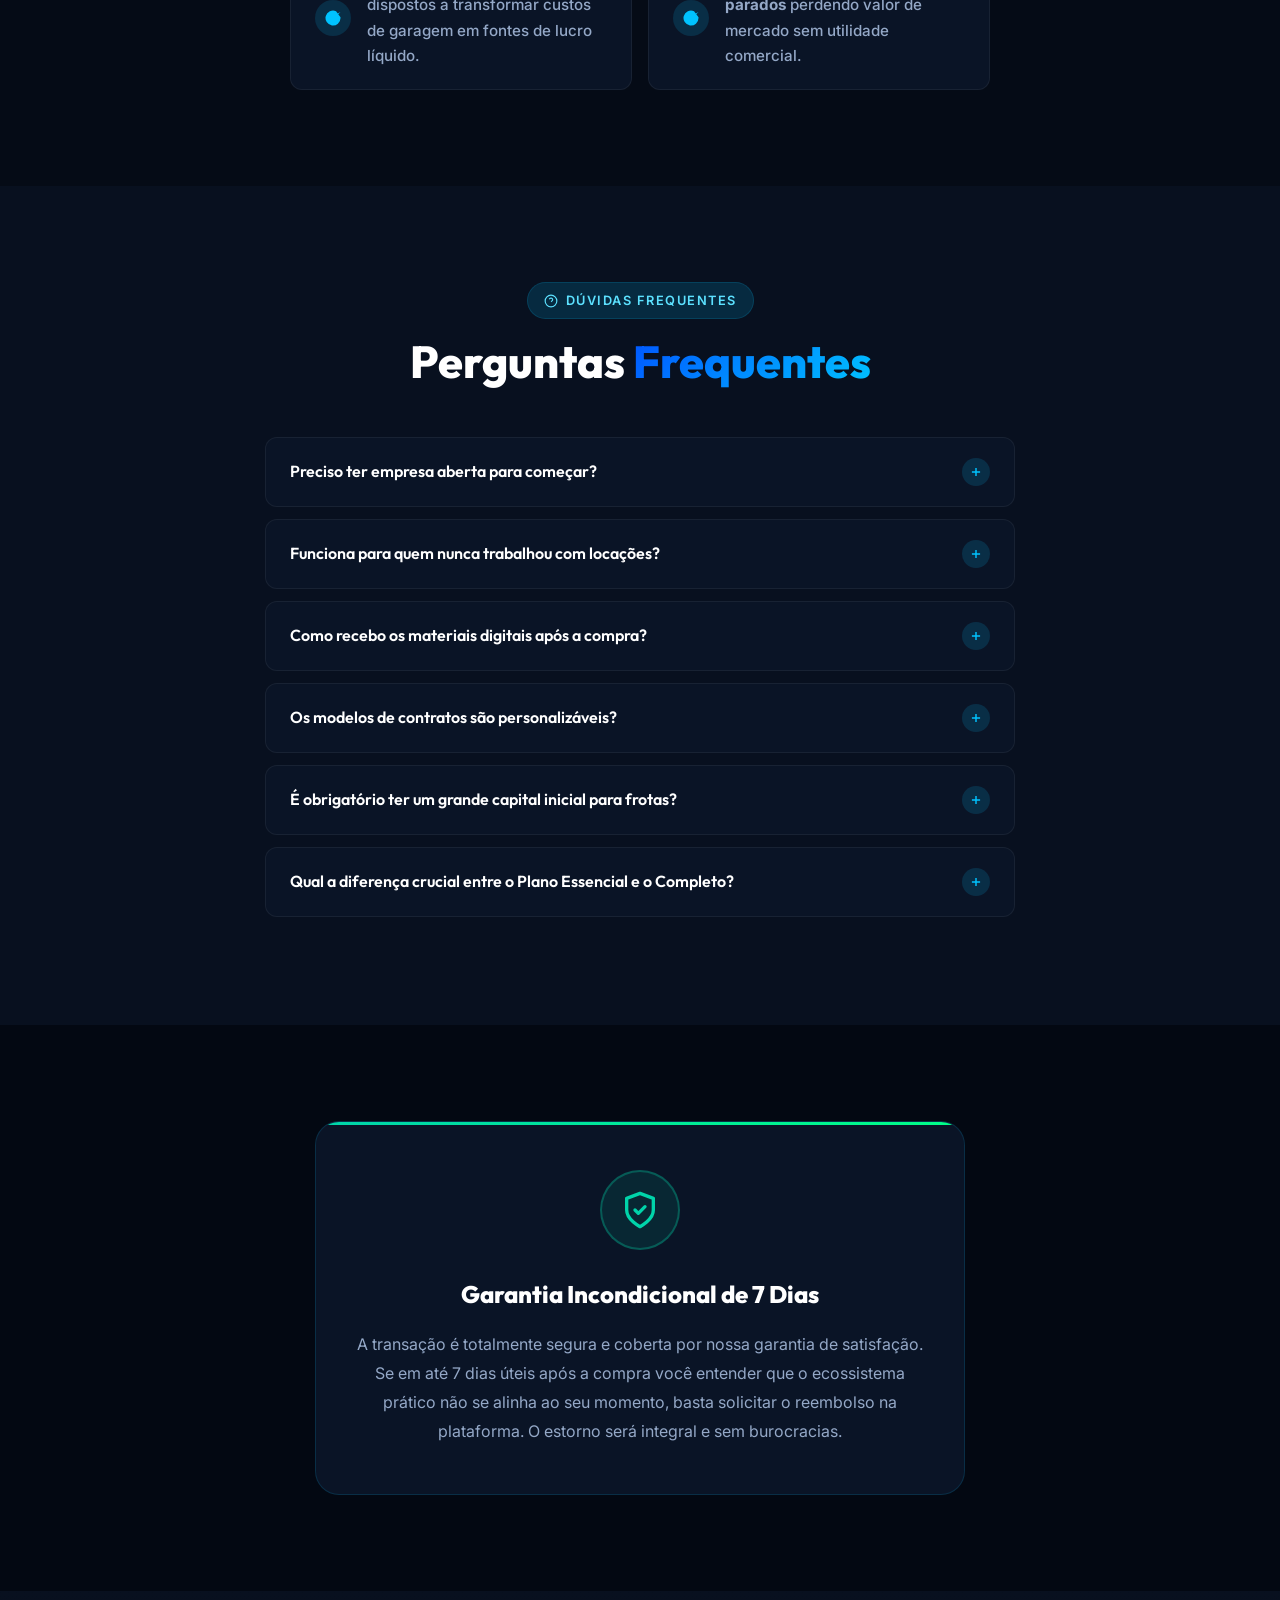
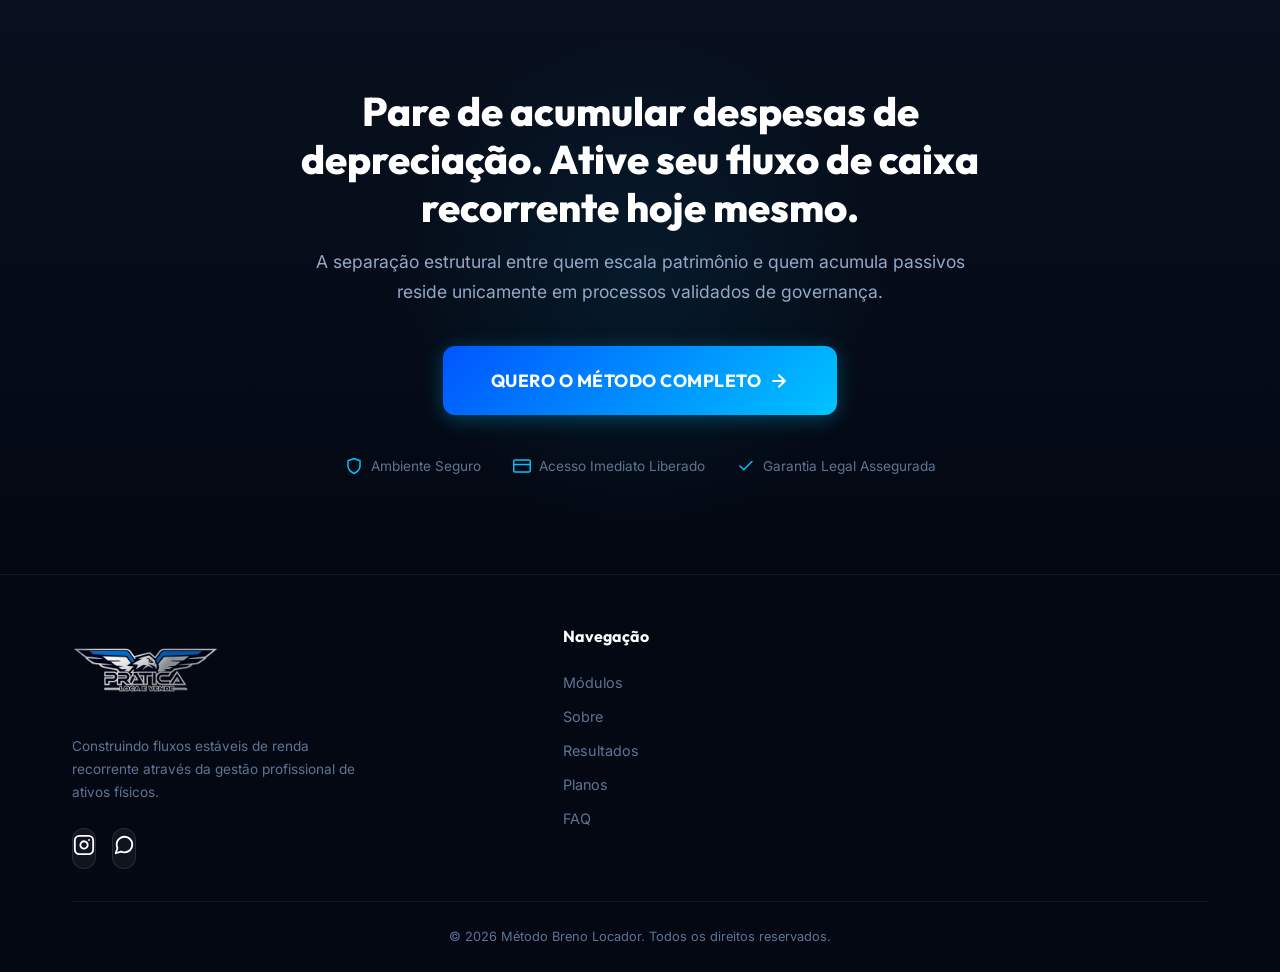
==== commit dc855b94: "Add files via upload" ====
--- a/index.html
+++ b/index.html
@@ -10,6 +10,9 @@
   <meta property="og:title" content="Método Breno Locador – Transforme Ativos em Fluxo de Caixa">
   <meta property="og:description" content="Descubra como transformar motos, celulares e outros ativos in uma fonte de renda recorrente com um método comprovado.">
   <meta property="og:type" content="website">
+  
+  <meta name="google-site-verification" content="4RZ9tv3Uz3Wm6ExQtxbBfG2WTZmSMAKOWJPEcuSsaxA" />
+
   <link rel="preconnect" href="https://fonts.googleapis.com">
   <link rel="preconnect" href="https://fonts.gstatic.com" crossorigin>
   <link href="https://fonts.googleapis.com/css2?family=Inter:wght@400;500;600;700&family=Outfit:wght@600;700;800&display=swap" rel="stylesheet">
@@ -135,7 +138,7 @@
           O Cenário Atual
         </span>
         <h2 class="section-title">A maioria das pessoas compra ativos para <span>consumir</span>, não para <span>lucrar</span></h2>
-        <p class="section-subtitle">Você compra uma moto para locomoção ou um celular para uso diário. Mas e se esses mesmos ativos pudessem pagar a si mesmos e gerar lucro líquido mensal?</p>
+        <p class="section-subtitle">Você compra uma moto para locomoção ou um celular para uso diário. Mas e se esses mesmos ativos pudenhassem pagar a si mesmos e gerar lucro líquido mensal?</p>
       </div>
       <div class="problem-grid">
         <div class="problem-card animate-on-scroll" data-delay="1">
@@ -734,12 +737,6 @@
           <a href="#planos">Planos</a>
           <a href="#faq">FAQ</a>
         </div>
-        <div class="footer-col">
-          <h4>Legal</h4>
-          <a href="#">Termos de Uso</a>
-          <a href="#">Política de Privacidade</a>
-          <a href="https://wa.me/+5531999292152?text=Olá,%20gostaria%20de%20tirar%20uma%20dúvida%20sobre%20o%20Método%20BrenoLocador." target="_blank">Canais de Contato</a>
-        </div>
       </div>
       <div class="footer-bottom">
         <p>&copy; 2026 Método Breno Locador. Todos os direitos reservados.</p>
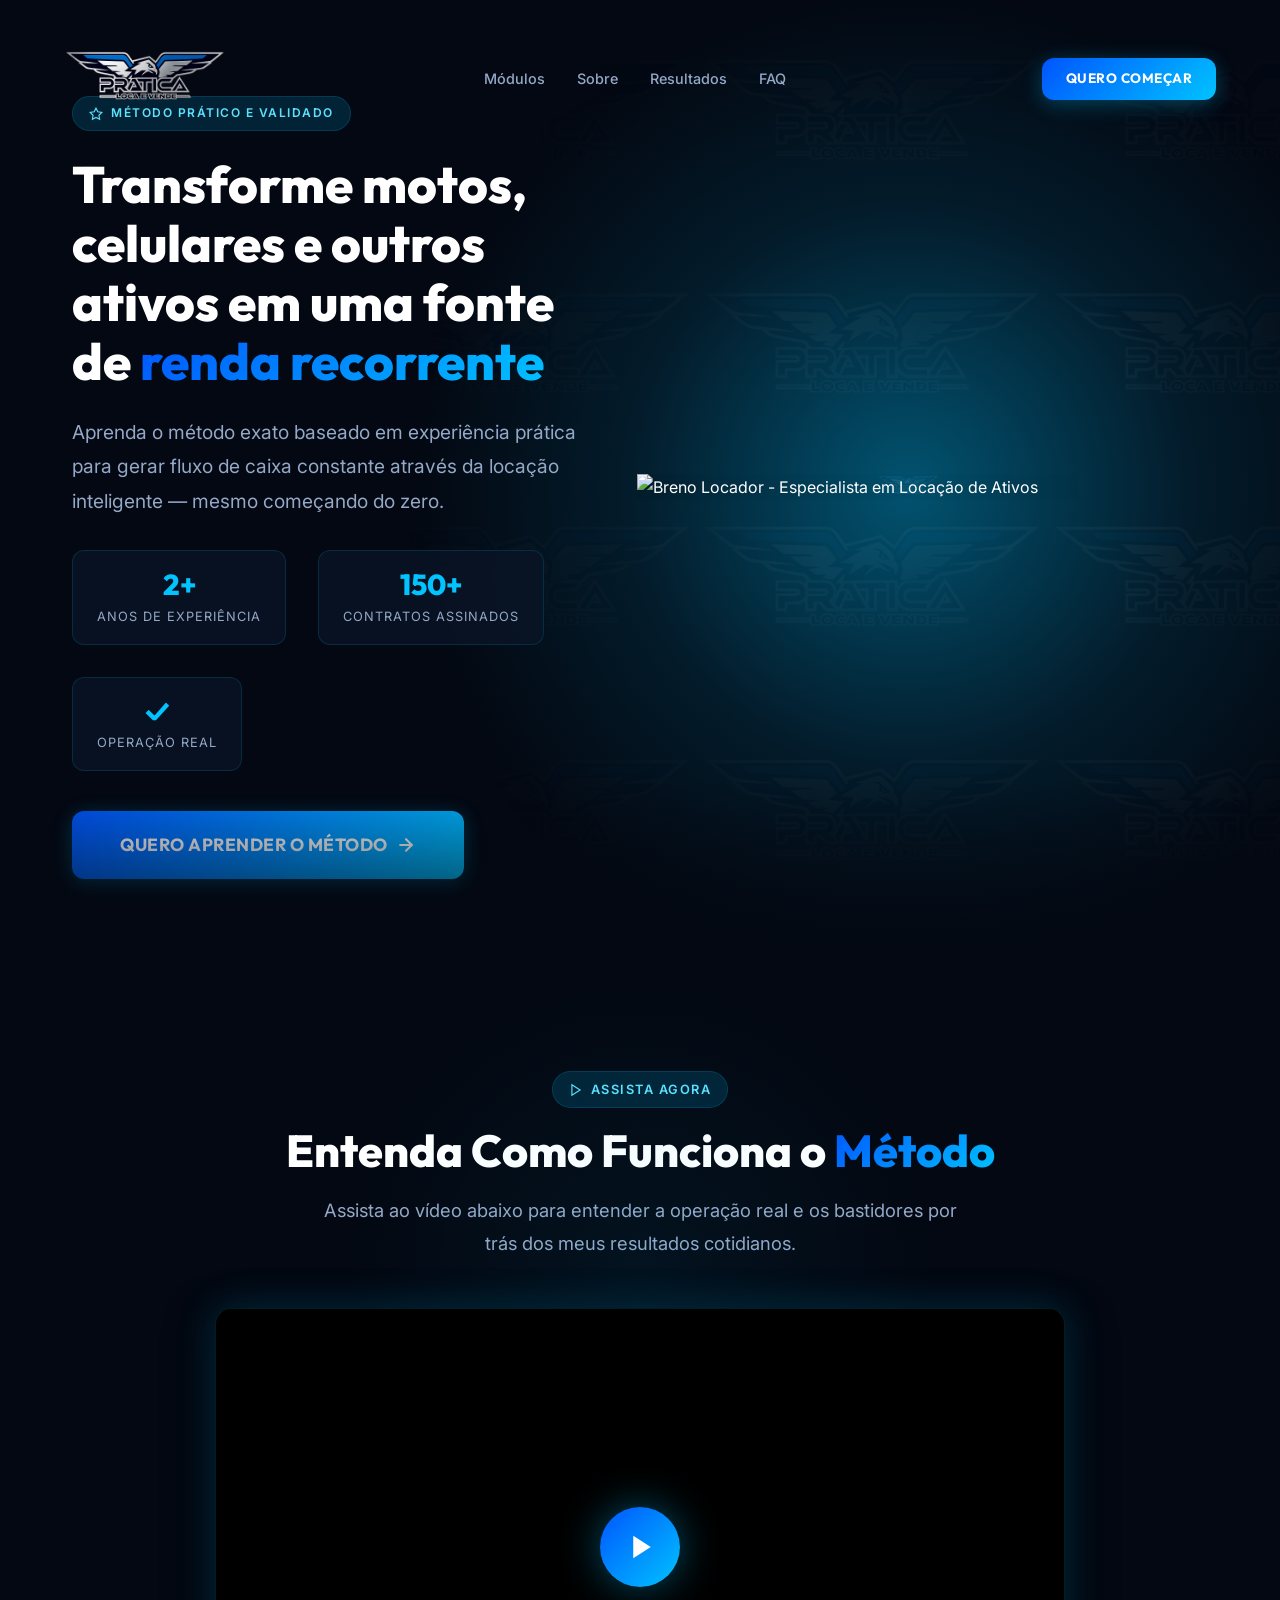
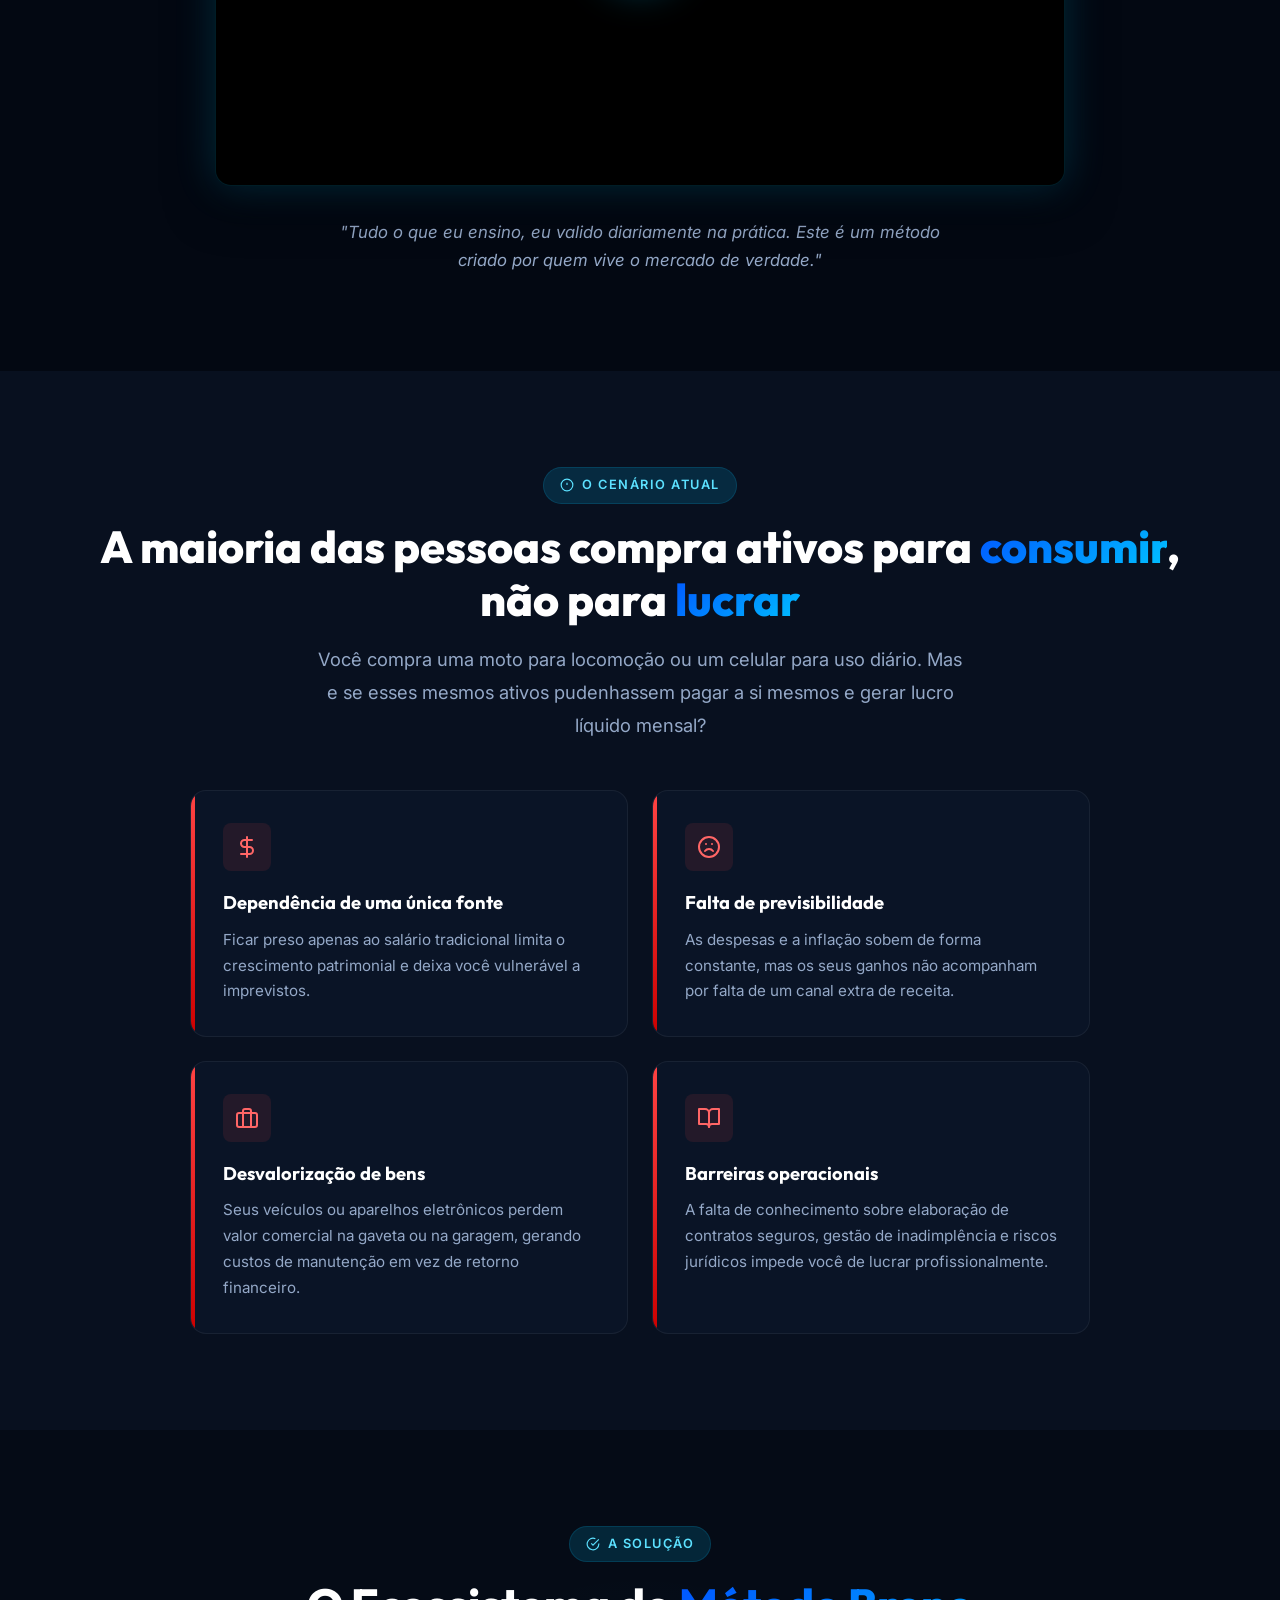
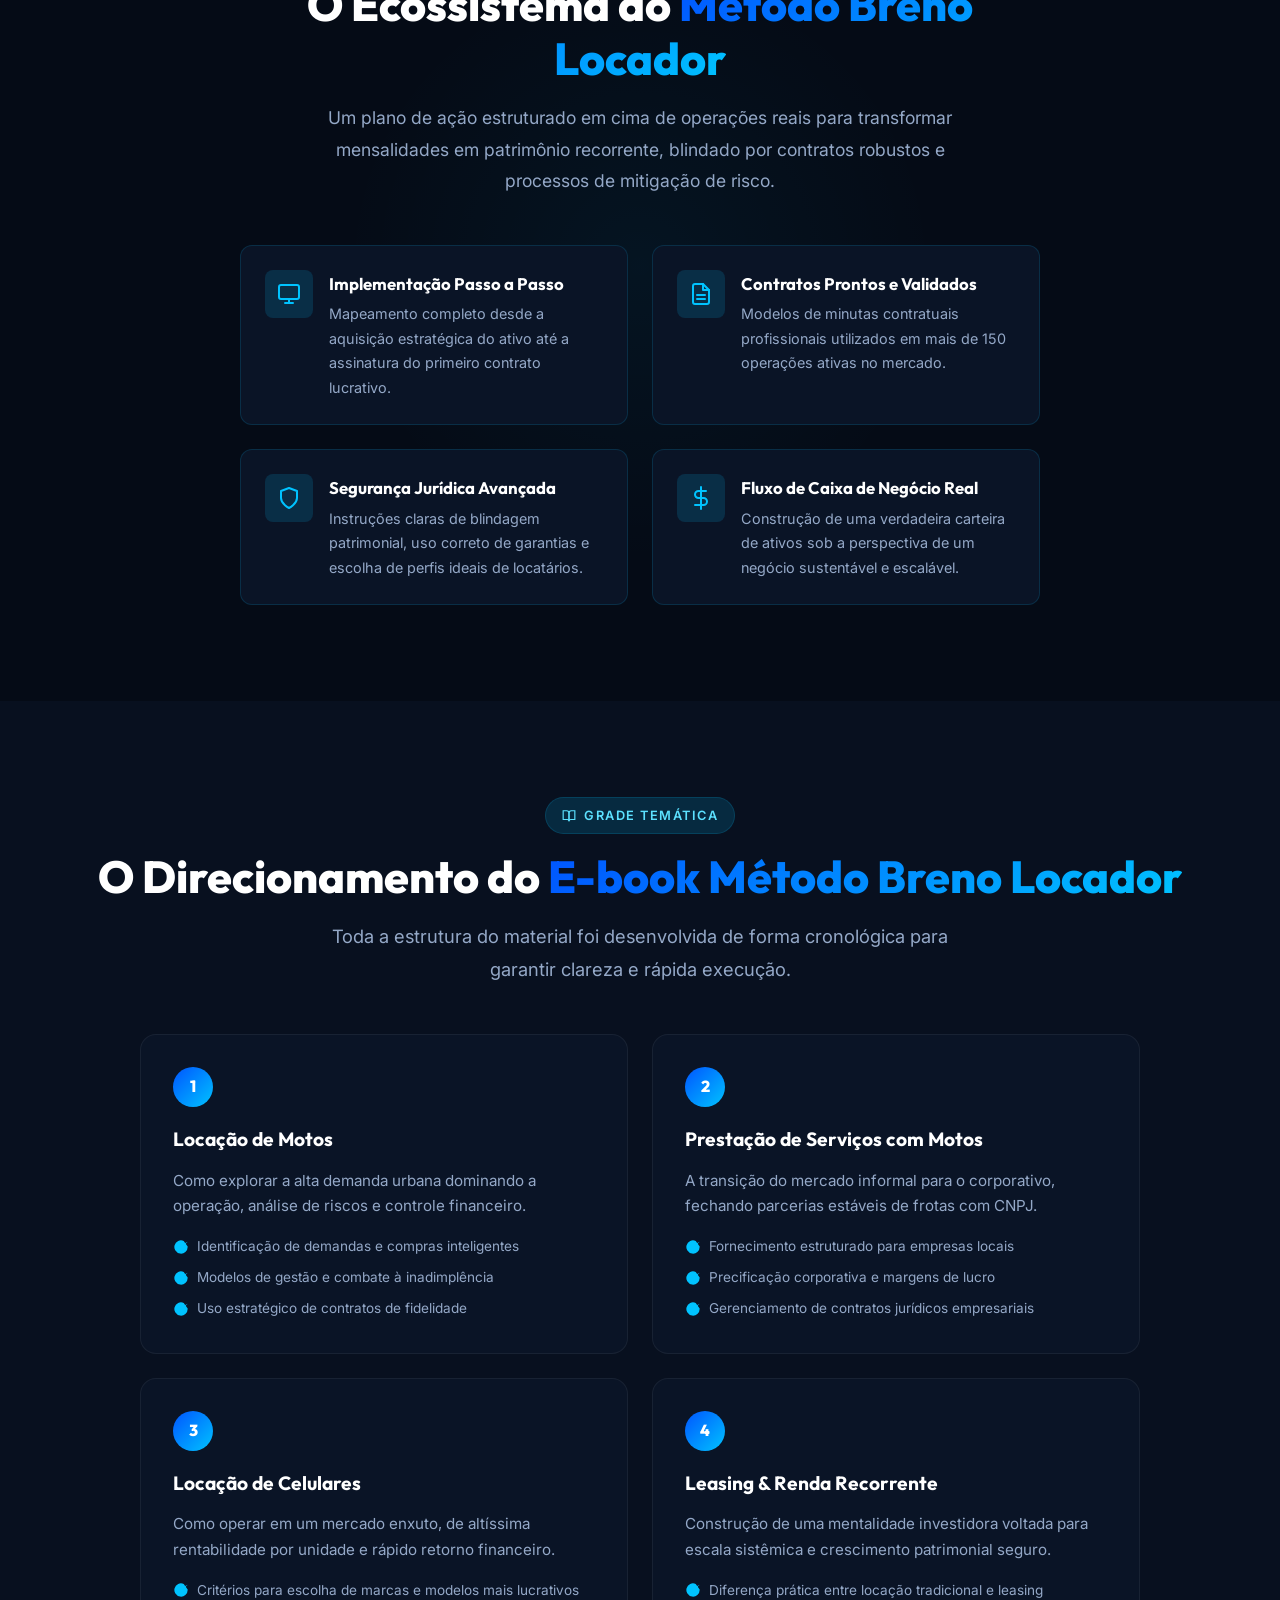
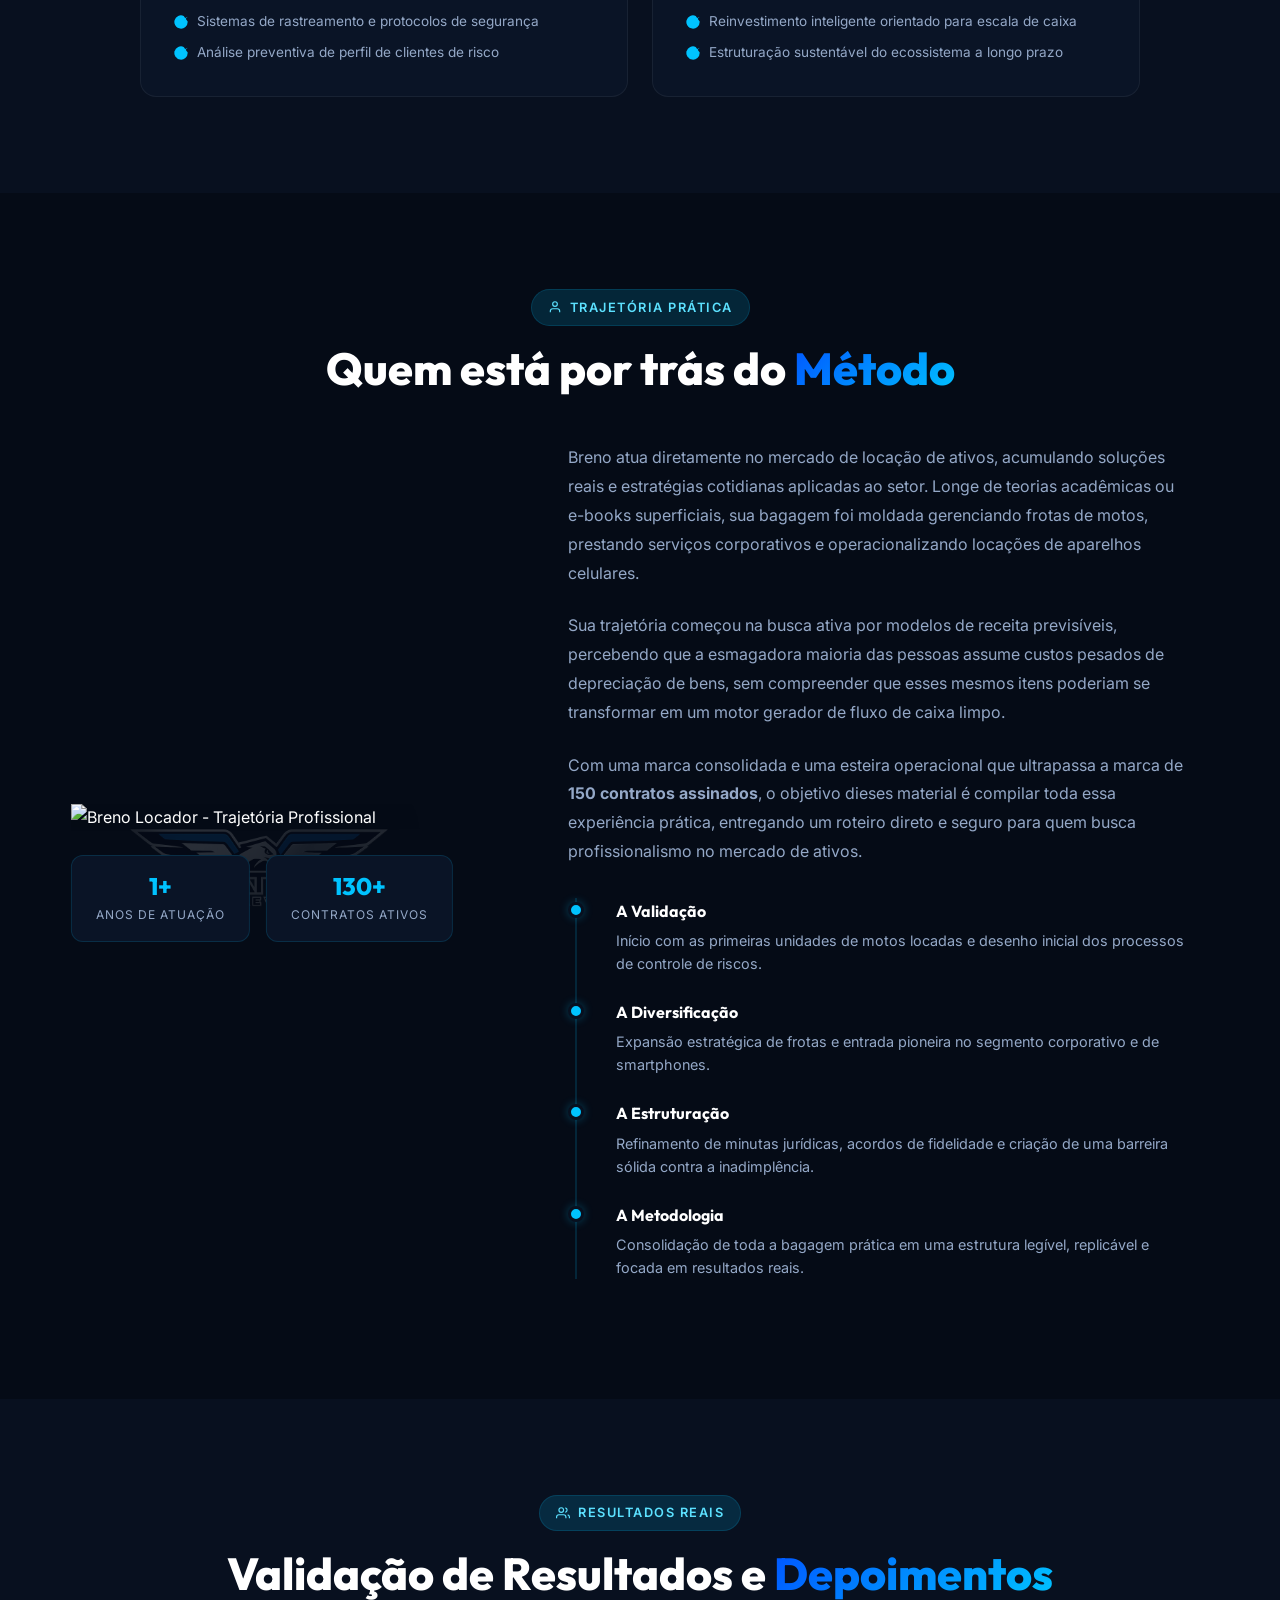
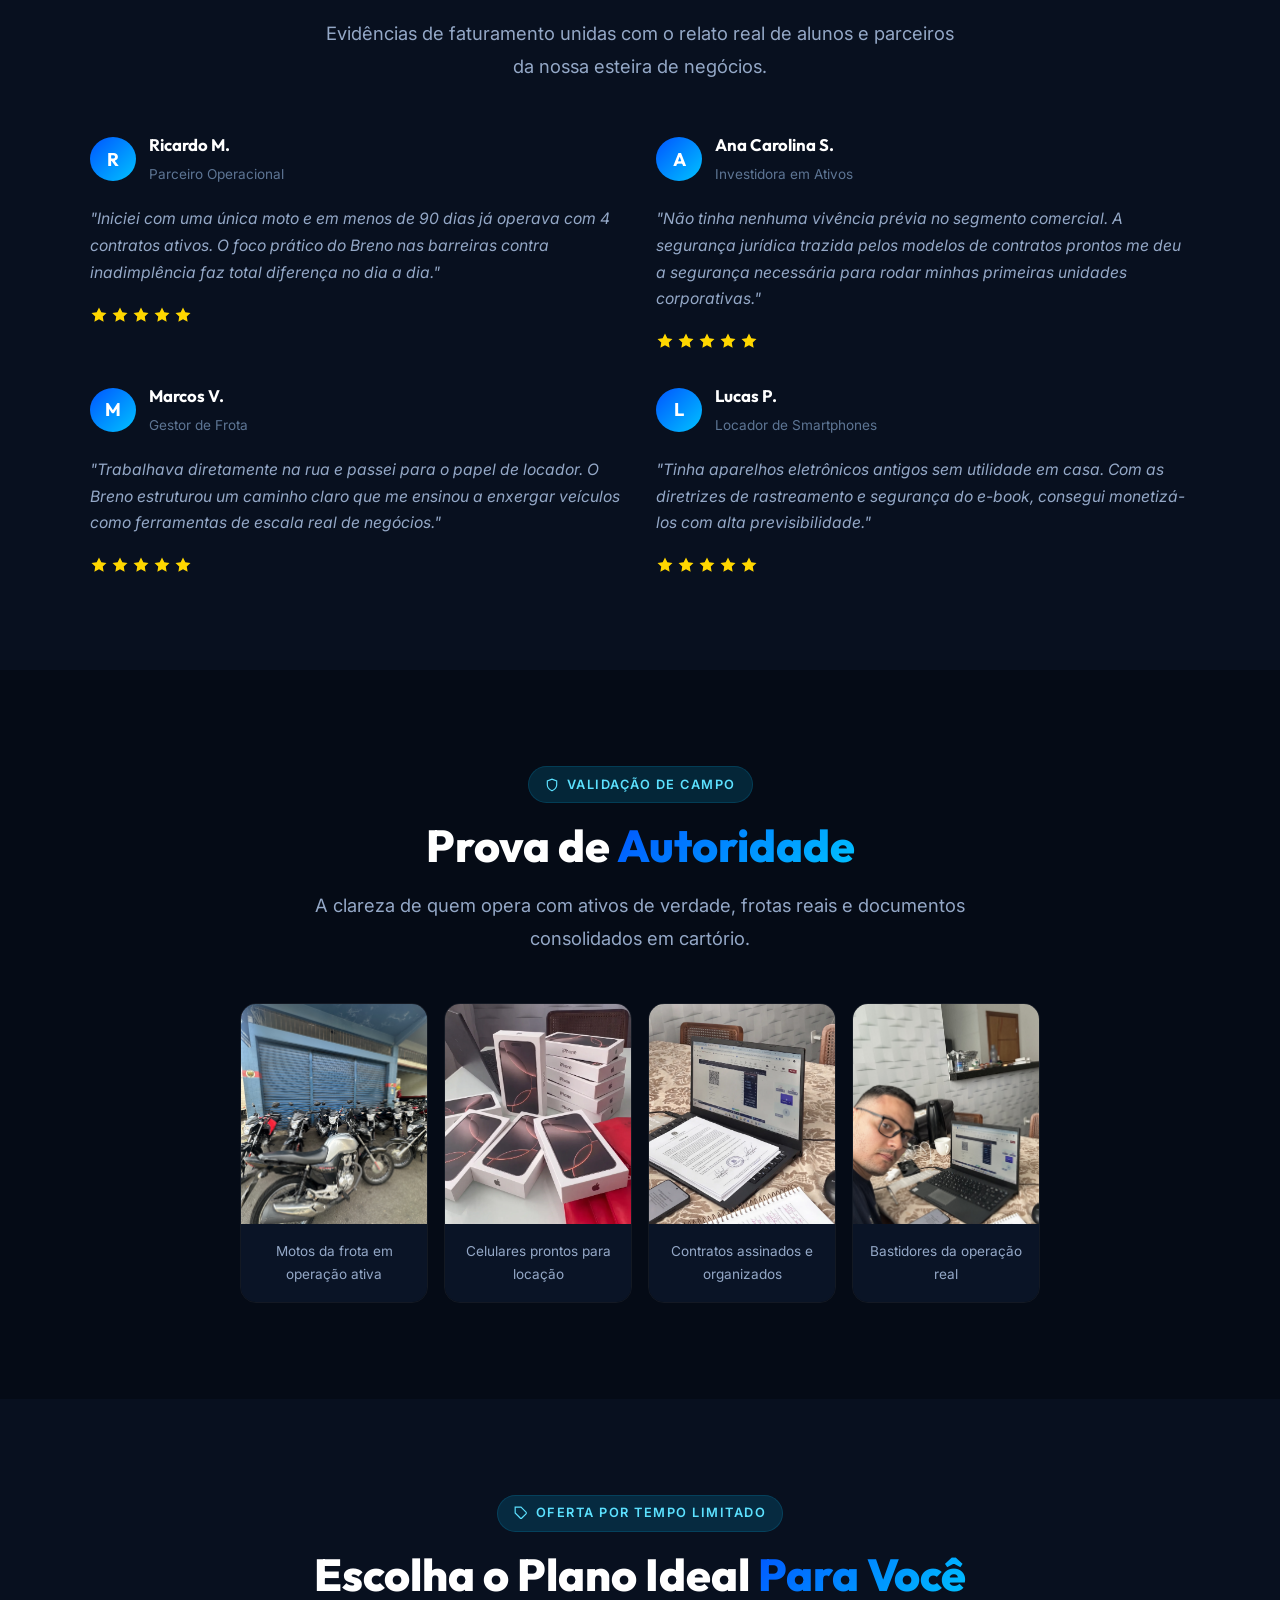
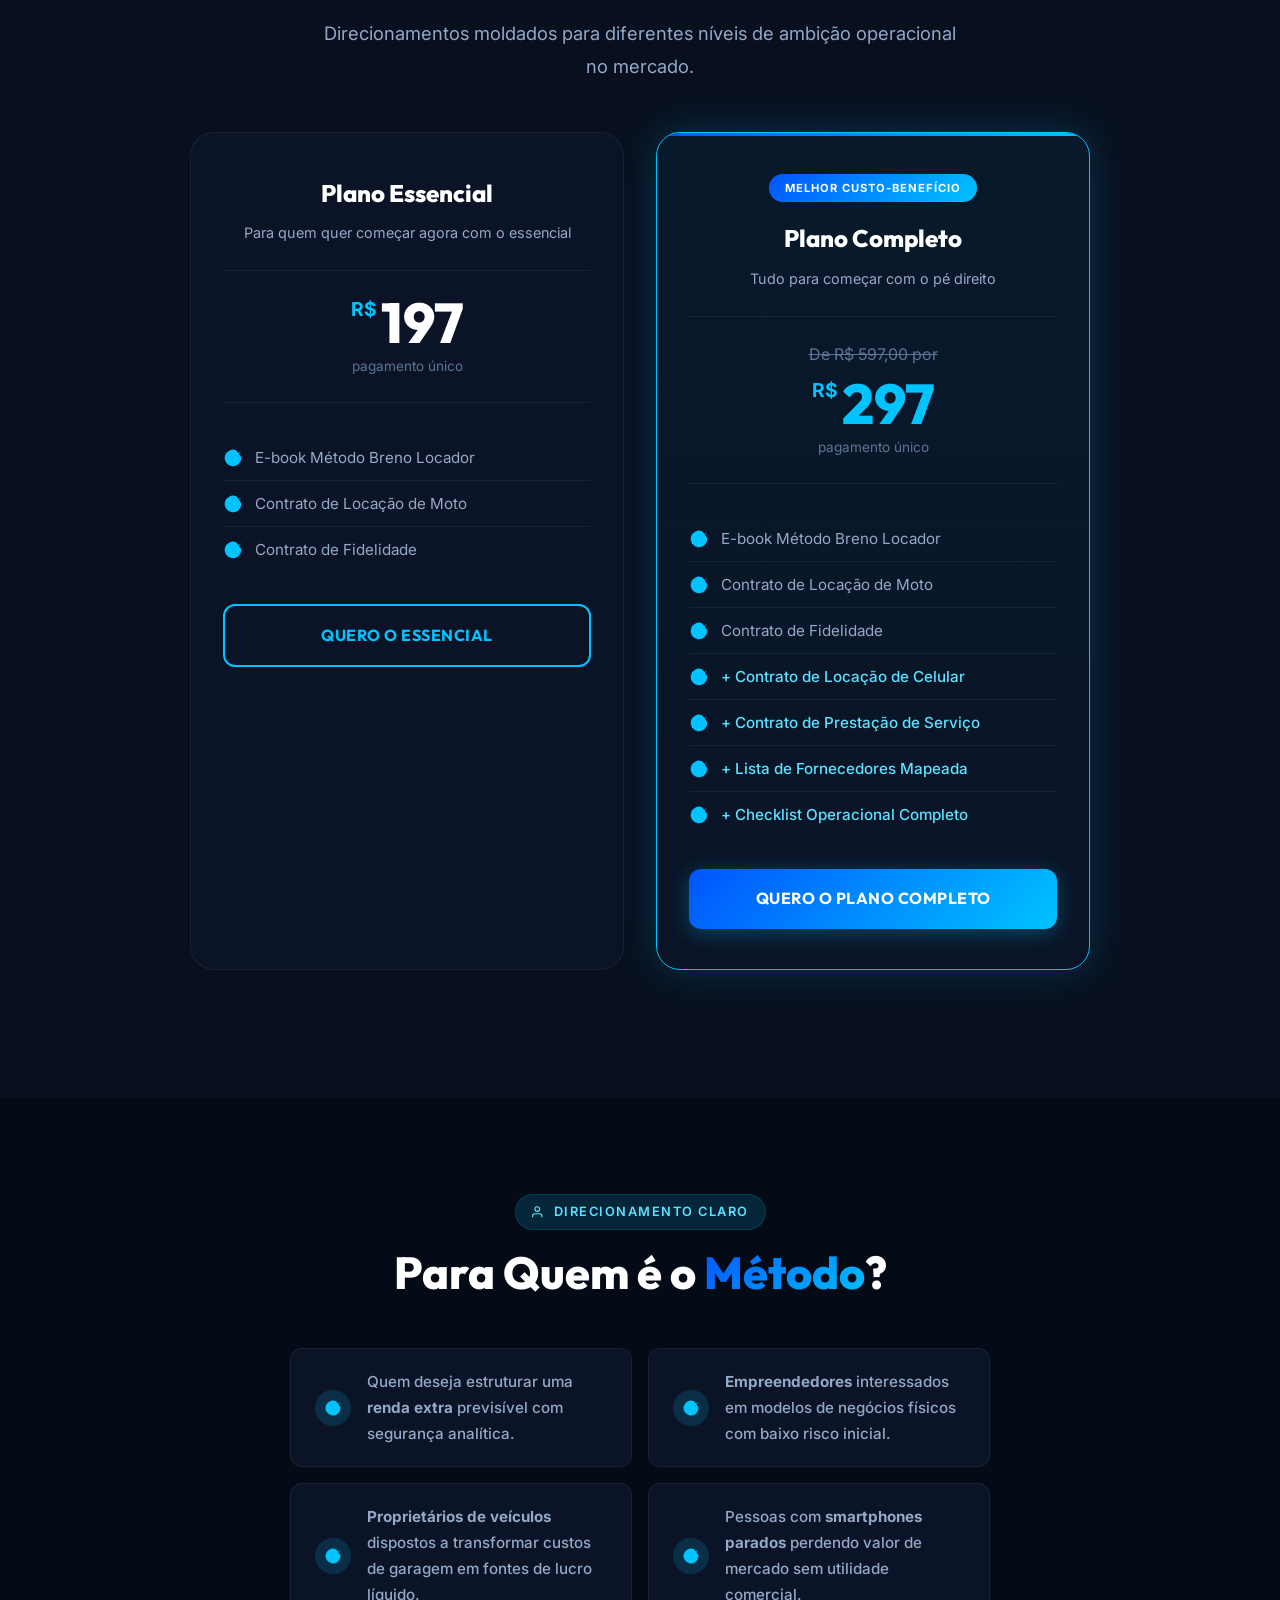
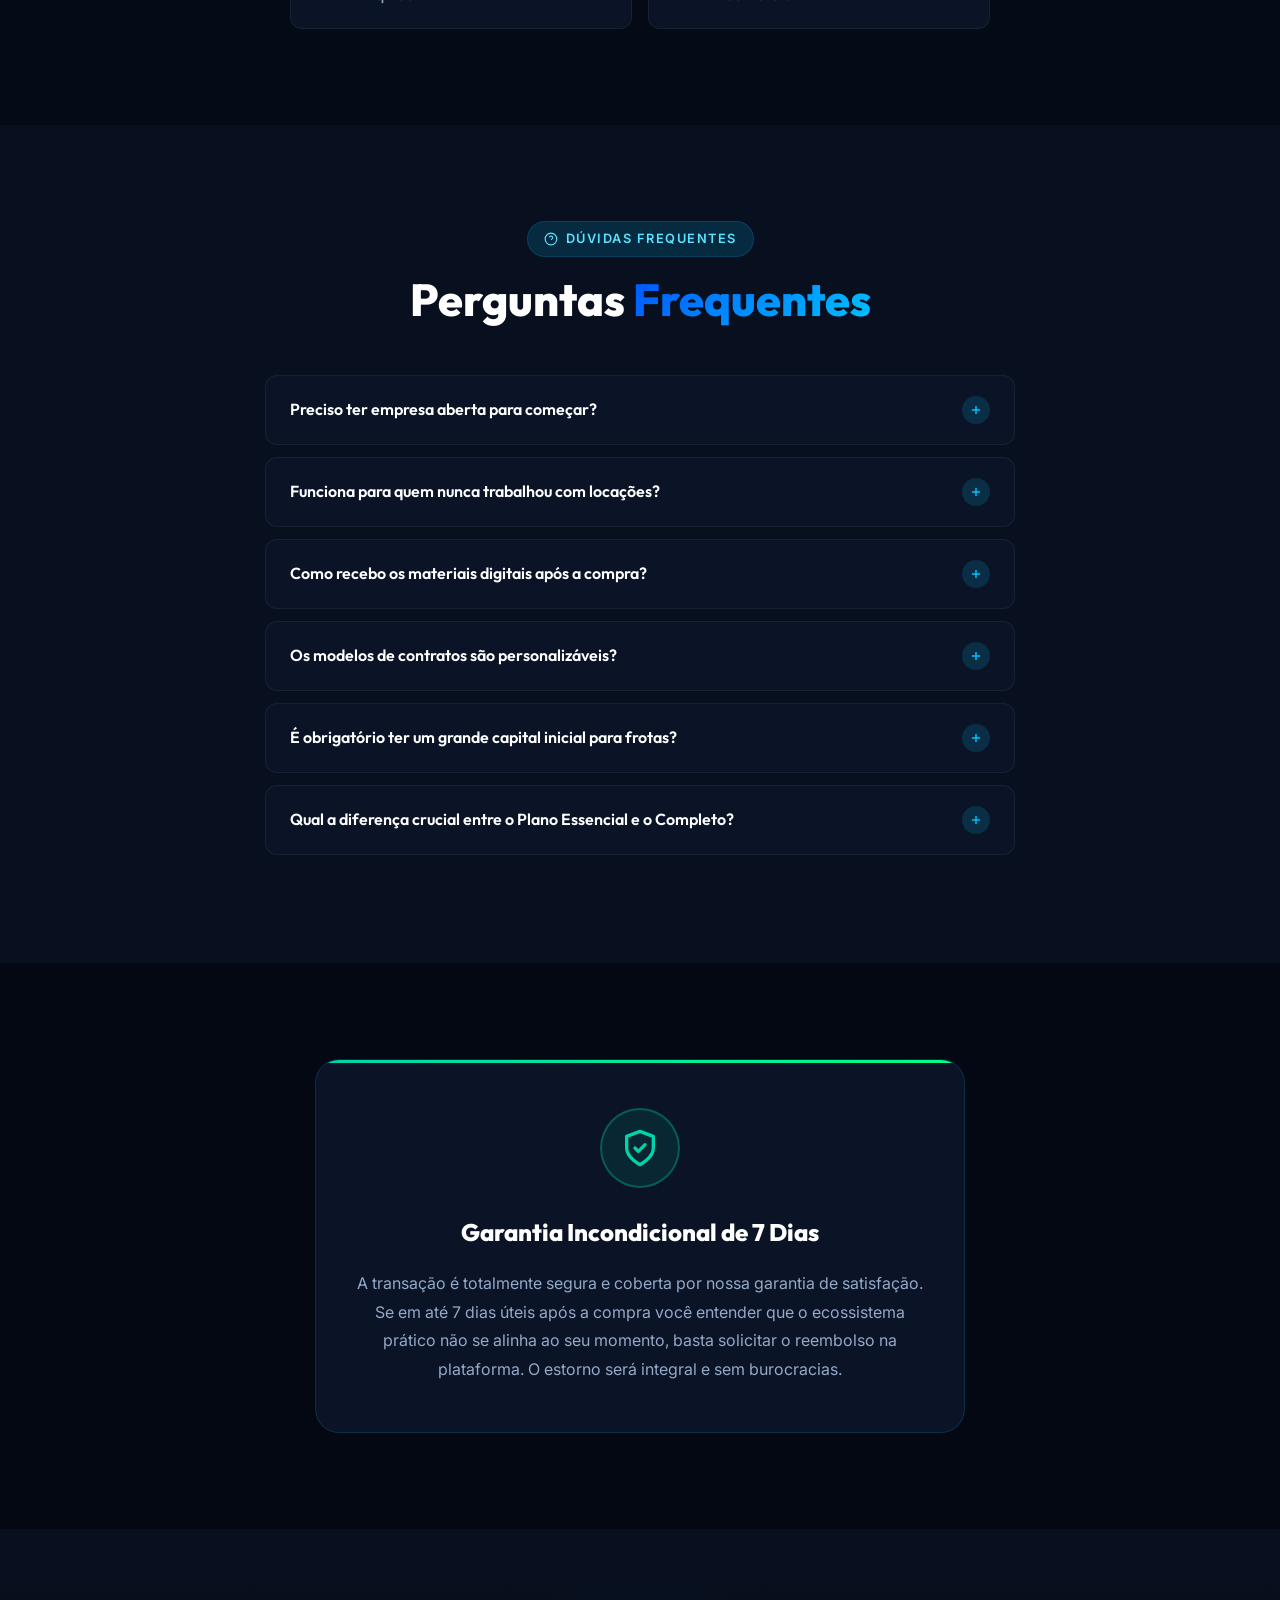
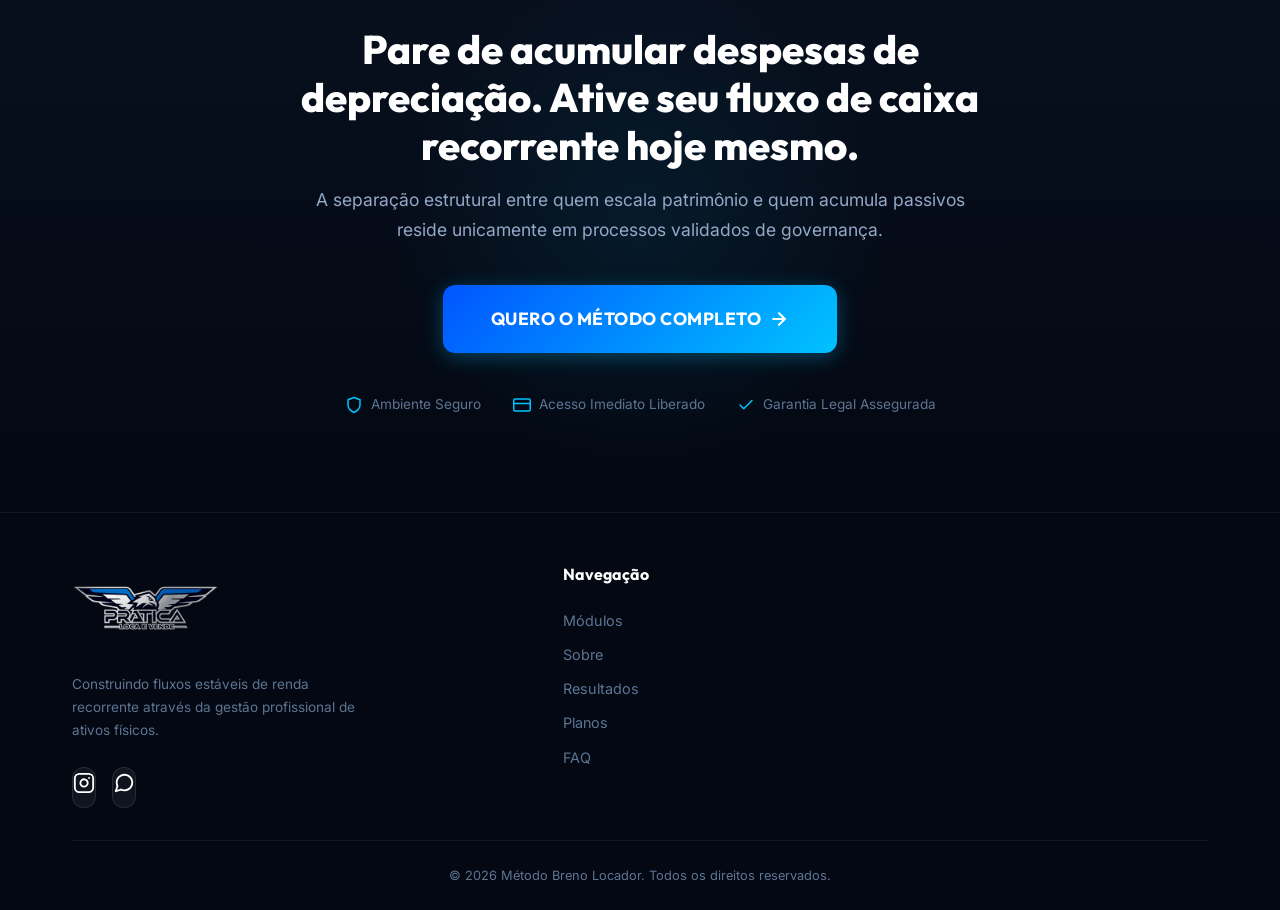
==== commit 0367521c: "Add files via upload" ====
--- a/index.html
+++ b/index.html
@@ -86,7 +86,7 @@
           </a>
         </div>
         <div class="hero-image">
-          <img src="assets/breno3.png" alt="Breno Locador - Especialista em Locação de Ativos">
+          <img src="assets/breno5.png" alt="Breno Locador - Especialista em Locação de Ativos">
           <div class="hero-glow"></div>
         </div>
       </div>
@@ -294,7 +294,7 @@
       </div>
       <div class="about-content">
         <div class="about-image animate-on-scroll slide-left">
-          <img src="assets/breno3.png" alt="Breno Locador - Trajetória Profissional">
+          <img src="assets/breno5.png" alt="Breno Locador - Trajetória Profissional">
           <div class="about-stats">
             <div class="about-stat">
               <span class="stat-number" data-target="2" data-suffix="+">0</span>
--- a/styles.css
+++ b/styles.css
@@ -1996,53 +1996,6 @@
   .authority-card img,
   .authority-image-placeholder {
     height: 220px;
-  }
-}
-
-/* ========================================
-   RESPONSIVE - MOBILE NAV
-   ======================================== */
-@media (max-width: 767px) {
-  .nav-links {
-    display: none;
-  }
-
-  .nav-cta {
-    display: none;
-  }
-
-  .mobile-menu-btn {
-    display: flex;
-  }
-
-  .nav-logo img {
-    height: 65px;
-    max-width: 250px;
-  }
-
-  .footer-logo img {
-    height: 60px;
-    max-width: 250px;
-  }
-
-  .hero-stats {
-    gap: 1rem;
-  }
-
-  .stat-item {
-    padding: 0.75rem 1rem;
-  }
-
-  .stat-number {
-    font-size: 1.4rem;
-  }
-
-  .plan-price .amount {
-    font-size: 2.8rem;
-  }
-
-  .authority-grid {
-    grid-template-columns: 1fr 1fr;
   }
 }
 
@@ -2095,4 +2048,112 @@
   footer {
     padding-bottom: 5rem;
   }
+}
+
+/* ========================================
+   CORREÇÃO MOBILE - TRAVA DE SCROLL HORIZONTAL E IMAGENS
+   ======================================== */
+html, body {
+  overflow-x: hidden !important;
+  width: 100%;
+  max-width: 100vw;
+  position: relative;
+}
+
+@media (max-width: 767px) {
+  .nav-links {
+    display: none;
+  }
+
+  .nav-cta {
+    display: none;
+  }
+
+  .mobile-menu-btn {
+    display: flex;
+  }
+
+  .nav-logo img {
+    height: 65px;
+    max-width: 250px;
+  }
+
+  .footer-logo img {
+    height: 60px;
+    max-width: 250px;
+  }
+
+  .hero-stats {
+    gap: 1rem;
+  }
+
+  .stat-item {
+    padding: 0.75rem 1rem;
+  }
+
+  .stat-number {
+    font-size: 1.4rem;
+  }
+
+  .plan-price .amount {
+    font-size: 2.8rem;
+  }
+
+  .authority-grid {
+    grid-template-columns: 1fr 1fr;
+  }
+
+  /* Oculta ou reduz o brilho gigante no mobile para evitar overflow */
+  .hero-glow {
+    width: 150vw !important;
+    height: 150vw !important;
+    left: 50% !important;
+    transform: translate(-50%, -50%) !important;
+  }
+
+  /* Mantém a caixa da imagem dentro da tela e prepara para a camuflagem */
+  .hero-image {
+    width: 100%;
+    max-width: 100vw;
+    display: flex;
+    justify-content: center;
+    position: relative; /* Necessário para a neblina particular */
+  }
+
+  /* NOVO: Cria uma neblina particular APENAS no celular para esconder o corte */
+  .hero-image::after {
+    content: '';
+    position: absolute;
+    bottom: -2px;
+    left: 0;
+    right: 0;
+    height: 140px; /* Altura do esfumaçado */
+    background: linear-gradient(to top, var(--bg-body) 0%, transparent 100%);
+    z-index: 10;
+    pointer-events: none;
+  }
+
+  /* Garante que a foto esfumace sozinha também e não estoure a tela */
+  .hero-image img {
+    width: 100% !important;
+    max-width: 380px !important; 
+    height: auto !important;
+    object-fit: cover !important; 
+    -webkit-mask-image: linear-gradient(to top, transparent 0%, transparent 5%, black 30%, black 100%) !important;
+    mask-image: linear-gradient(to top, transparent 0%, transparent 5%, black 30%, black 100%) !important;
+  }
+  
+  /* Ajuste similar para a imagem na seção SOBRE */
+  .about-image {
+    width: 100%;
+    max-width: 100vw;
+    position: relative;
+  }
+
+  .about-image img {
+    width: 100% !important;
+    max-width: 350px !important;
+    height: auto !important;
+    object-fit: cover !important;
+  }
 }
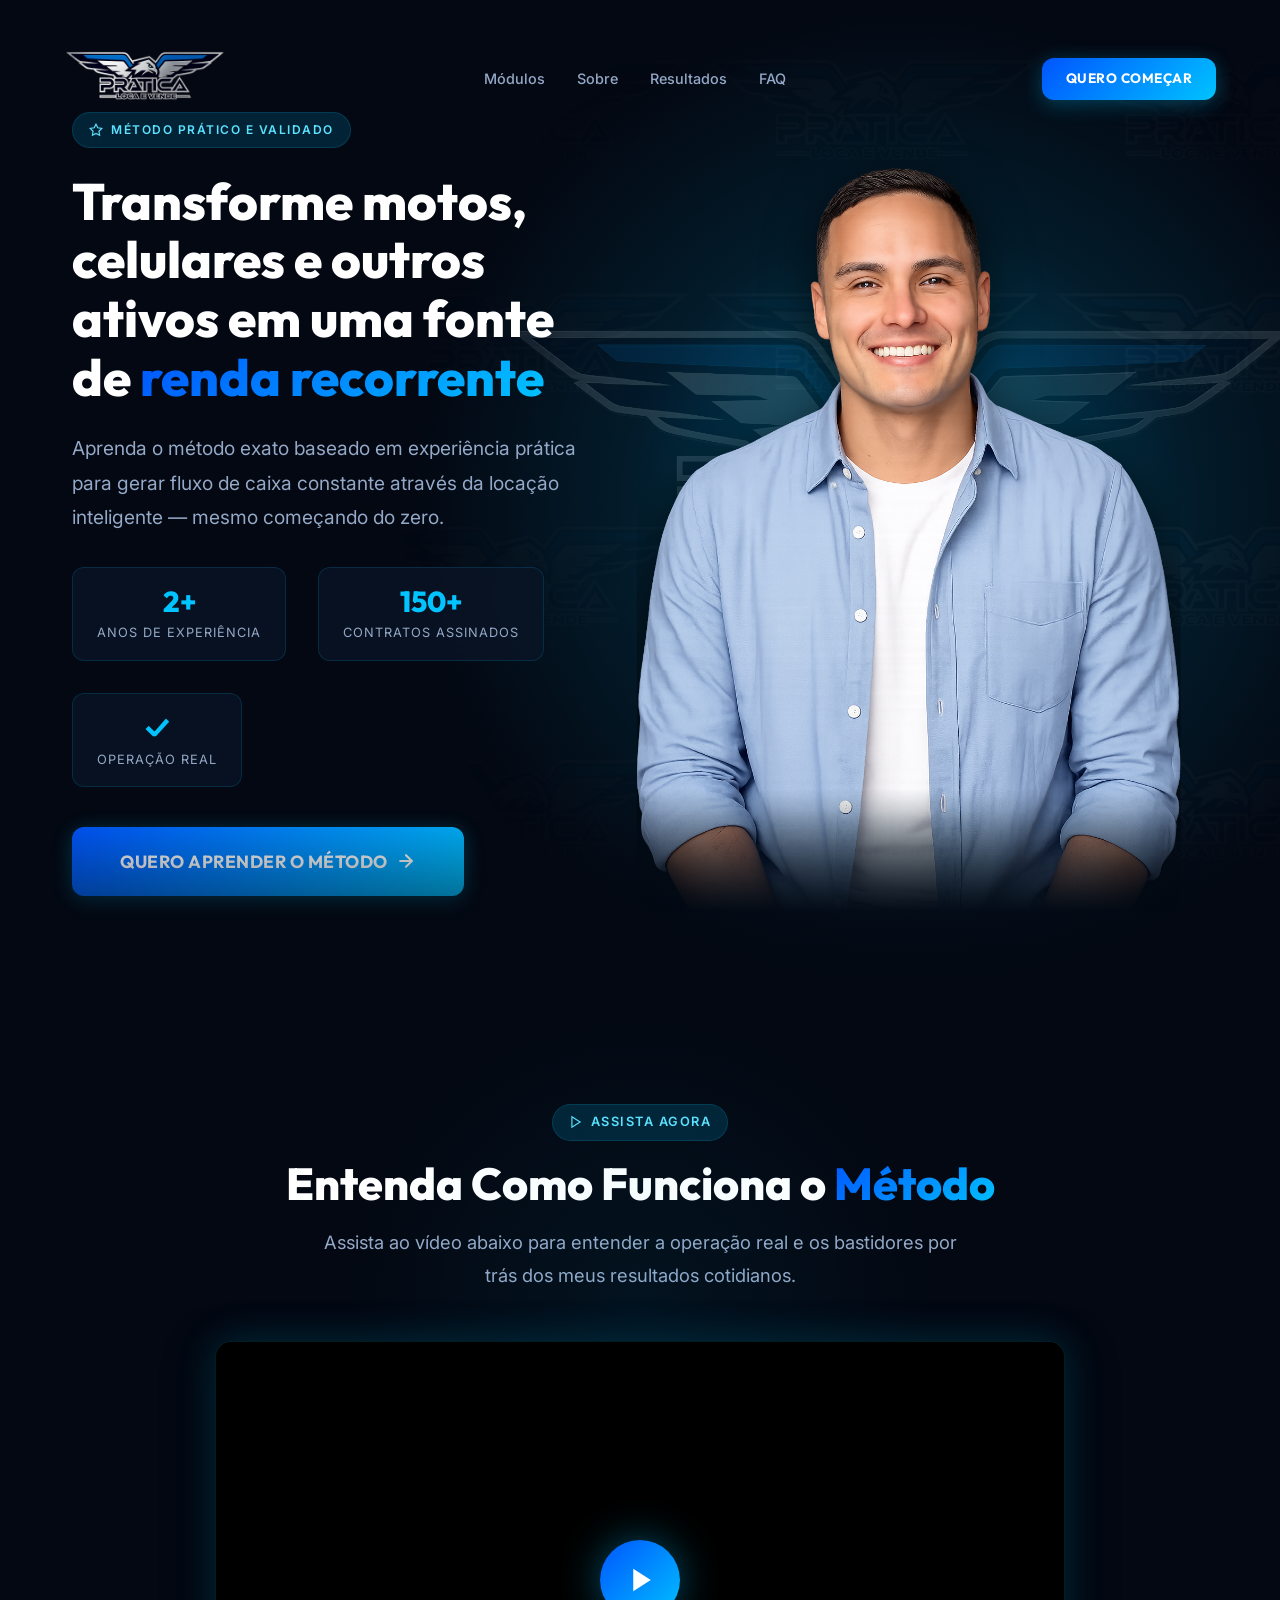
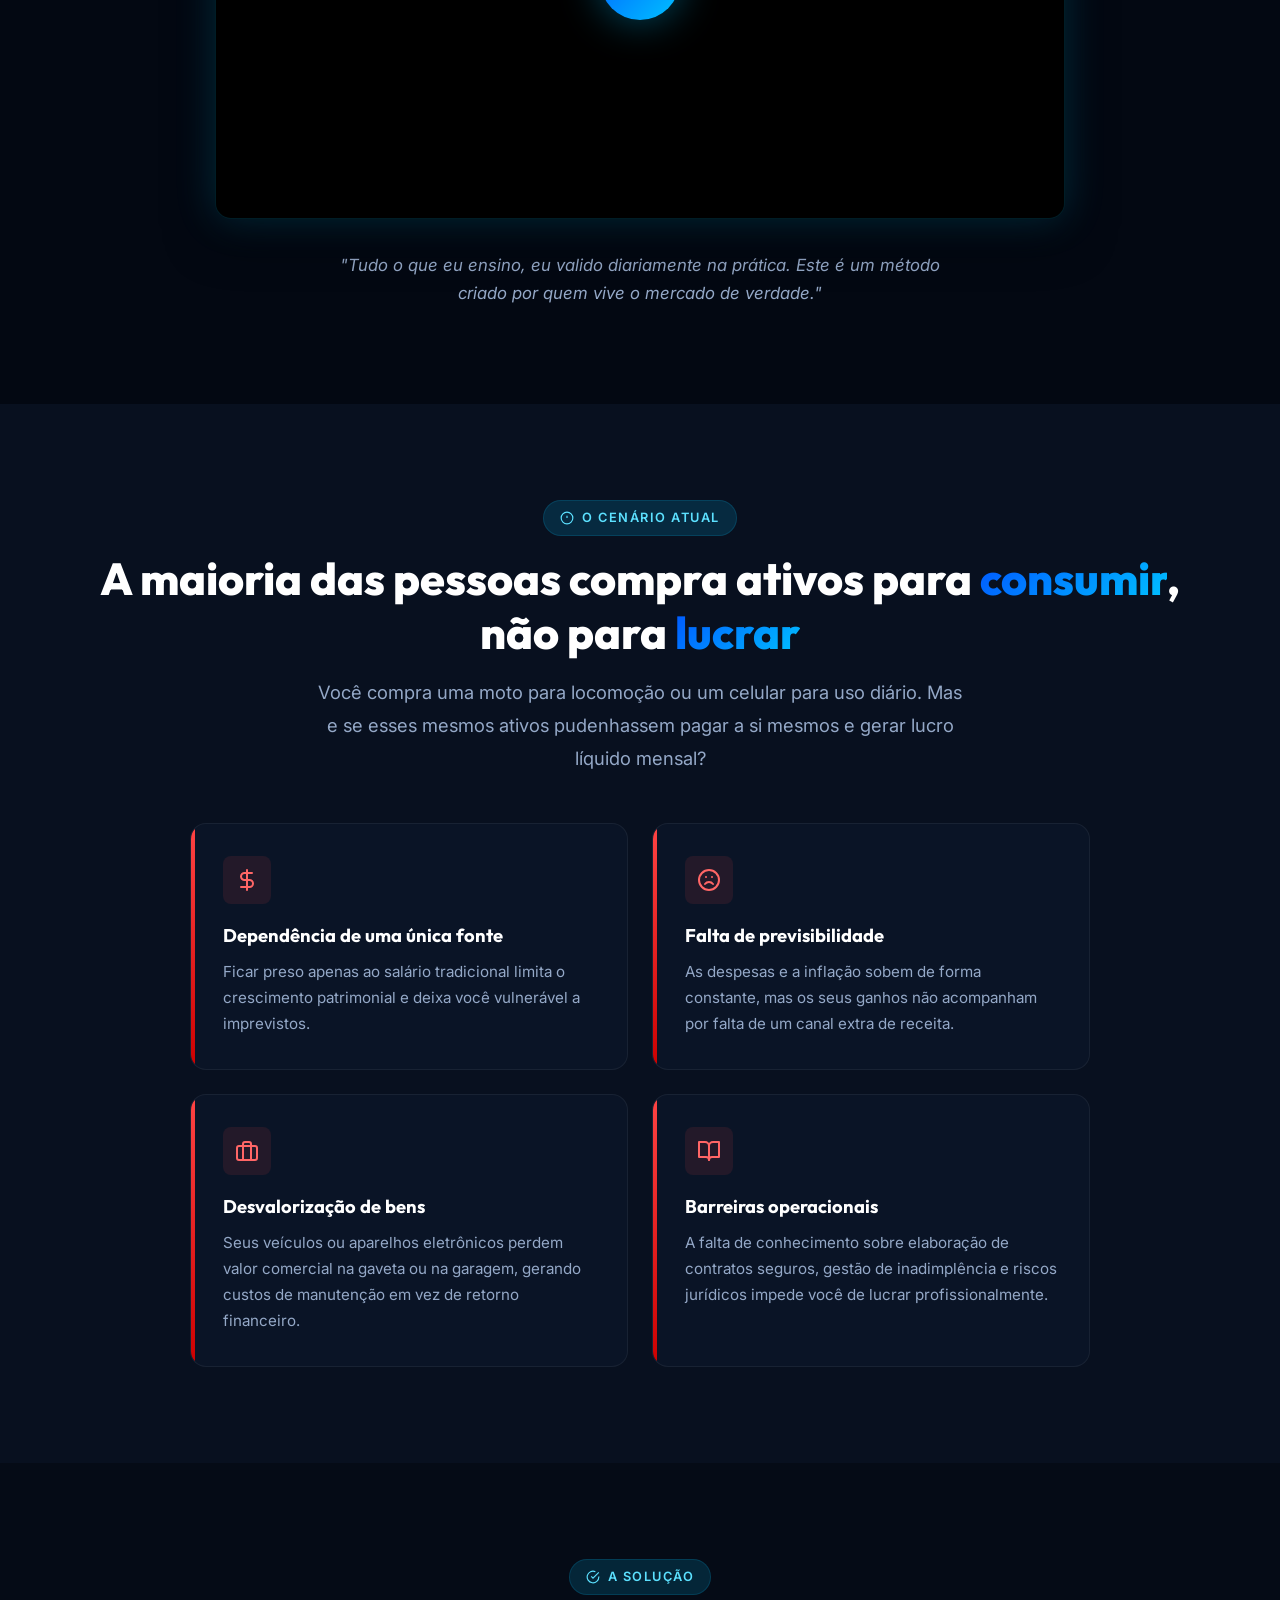
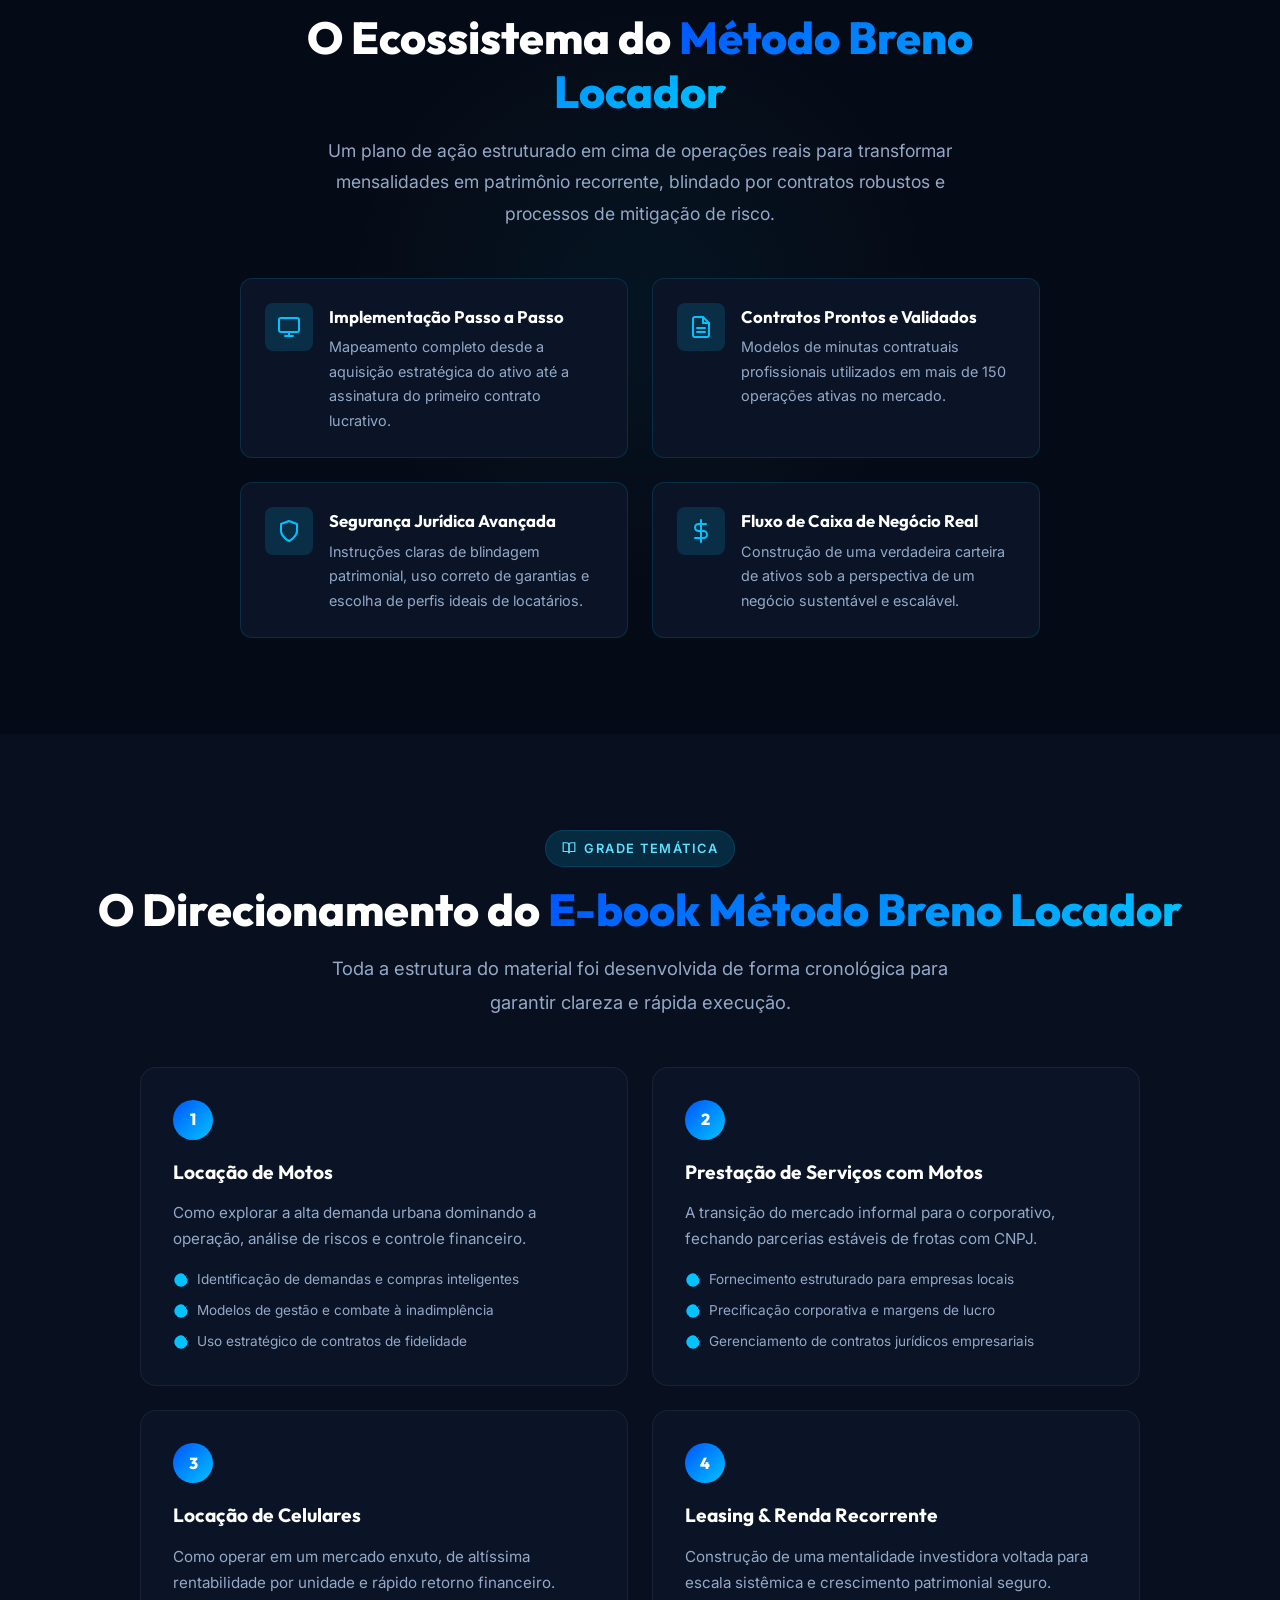
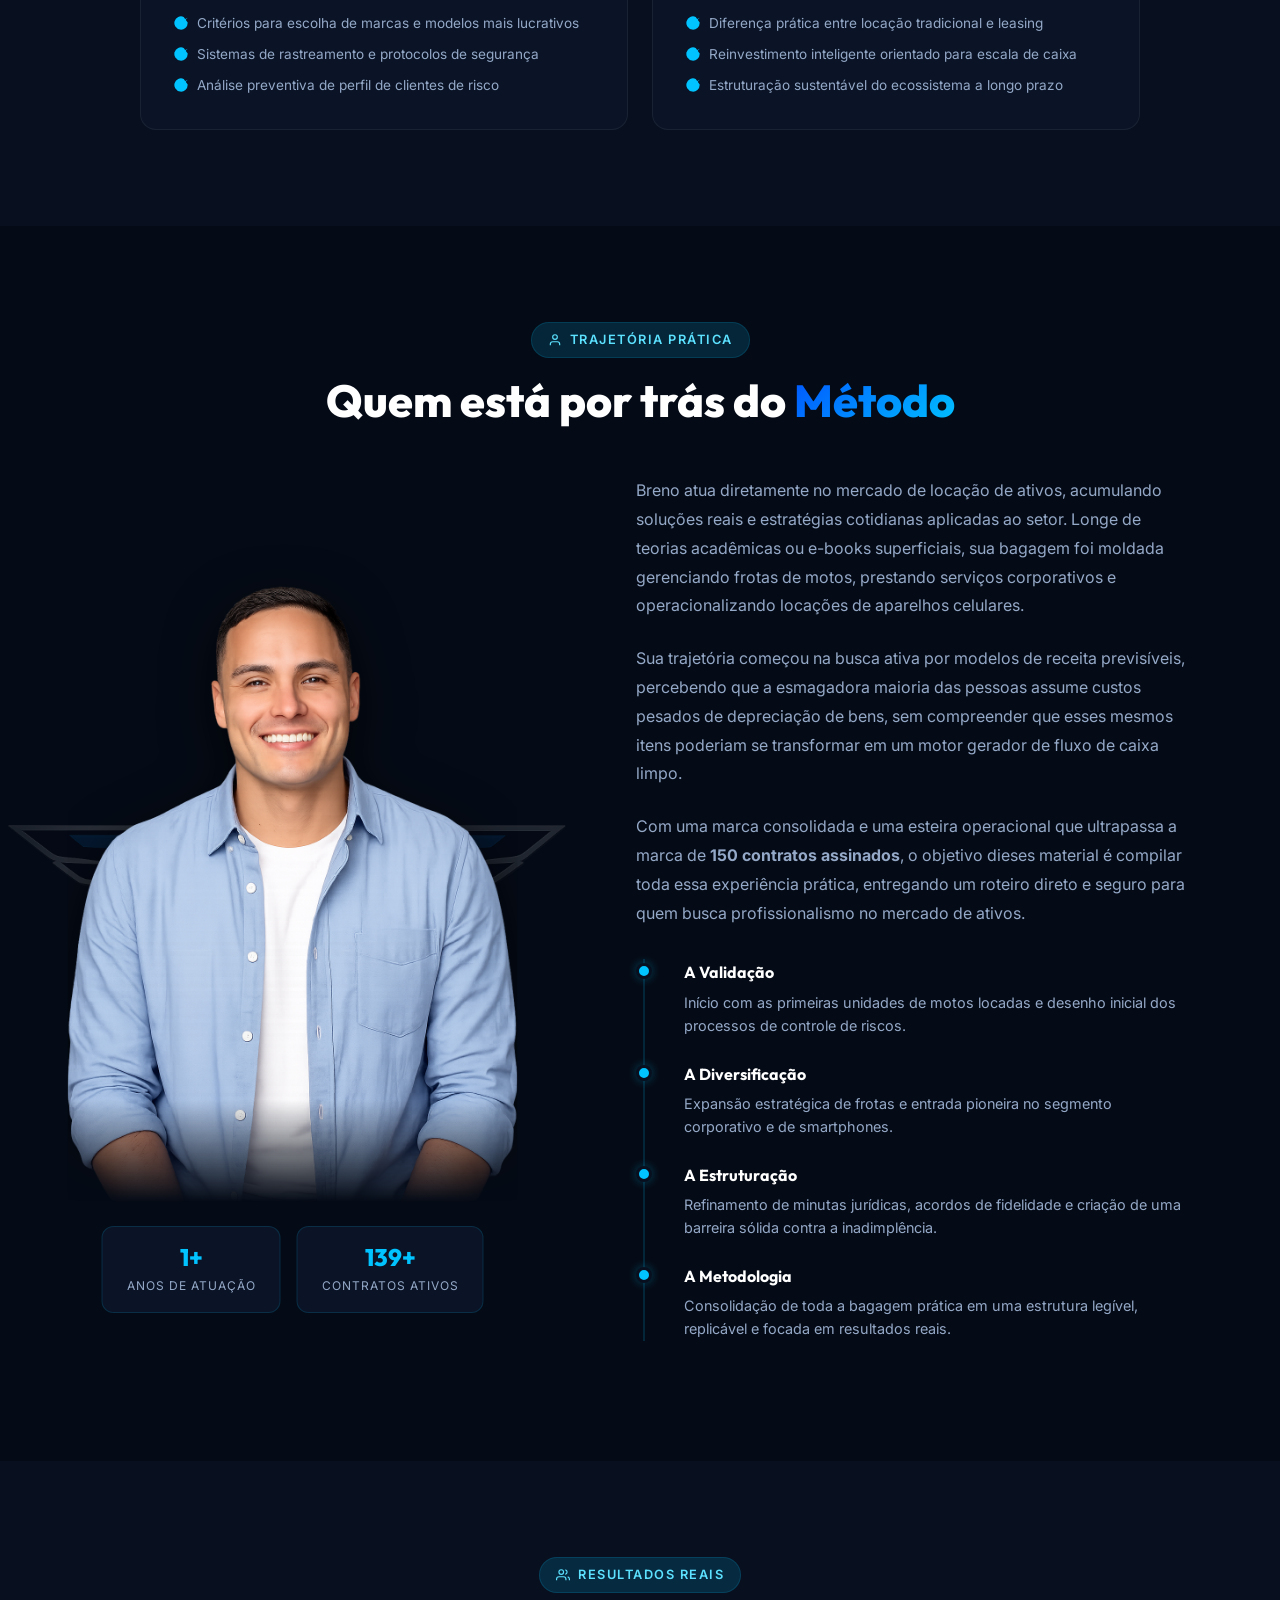
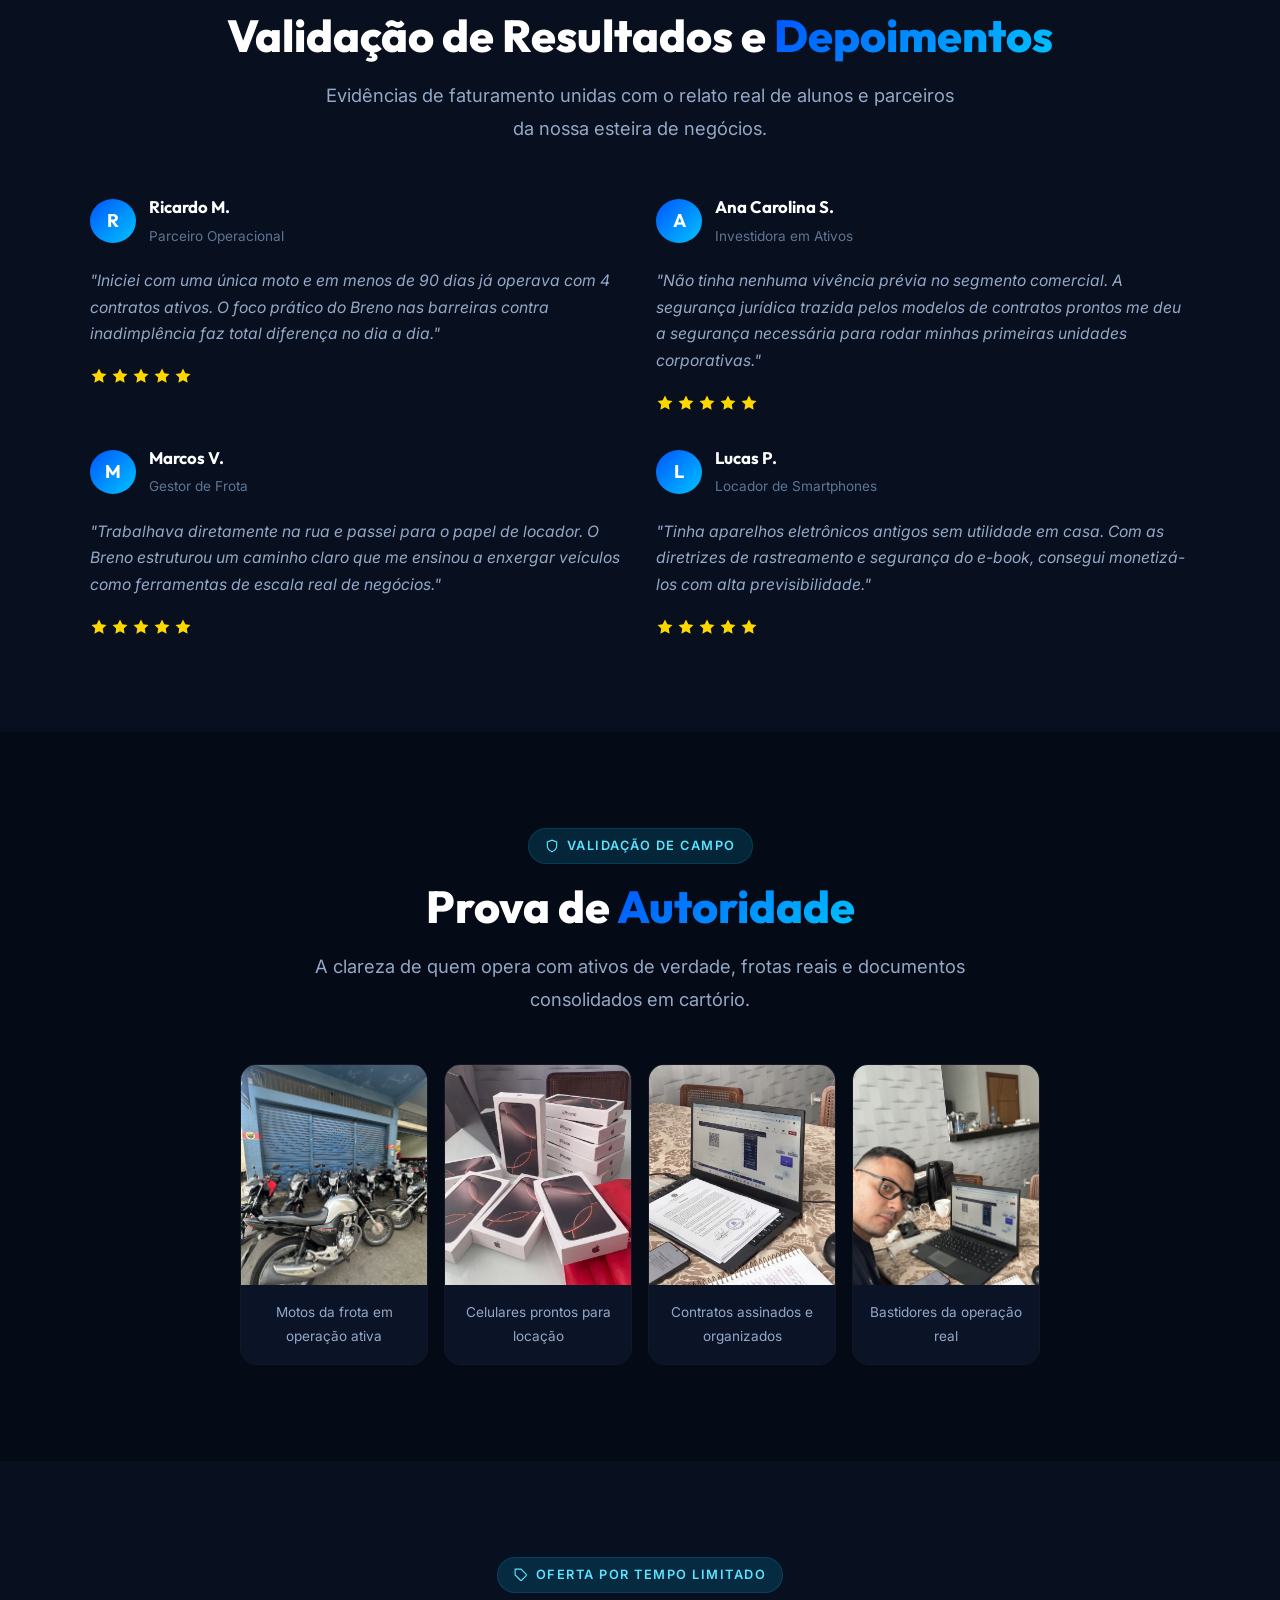
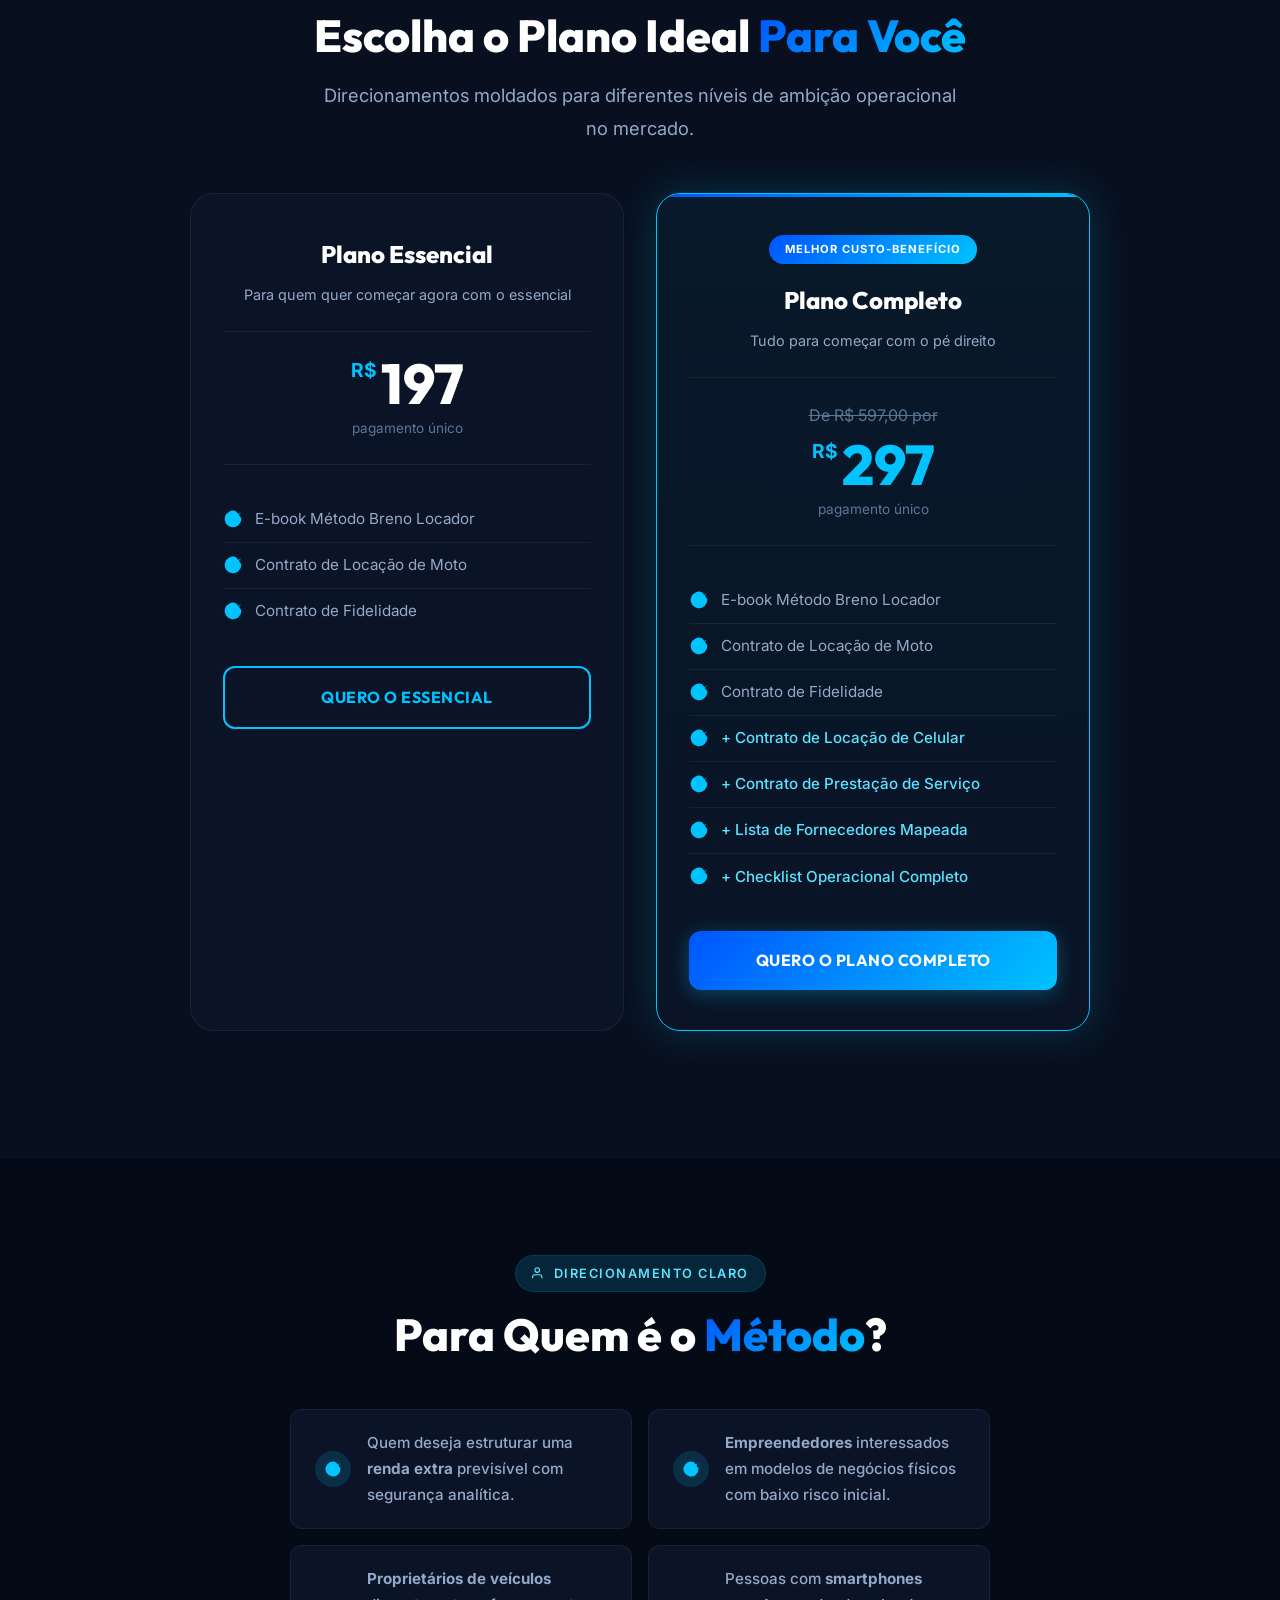
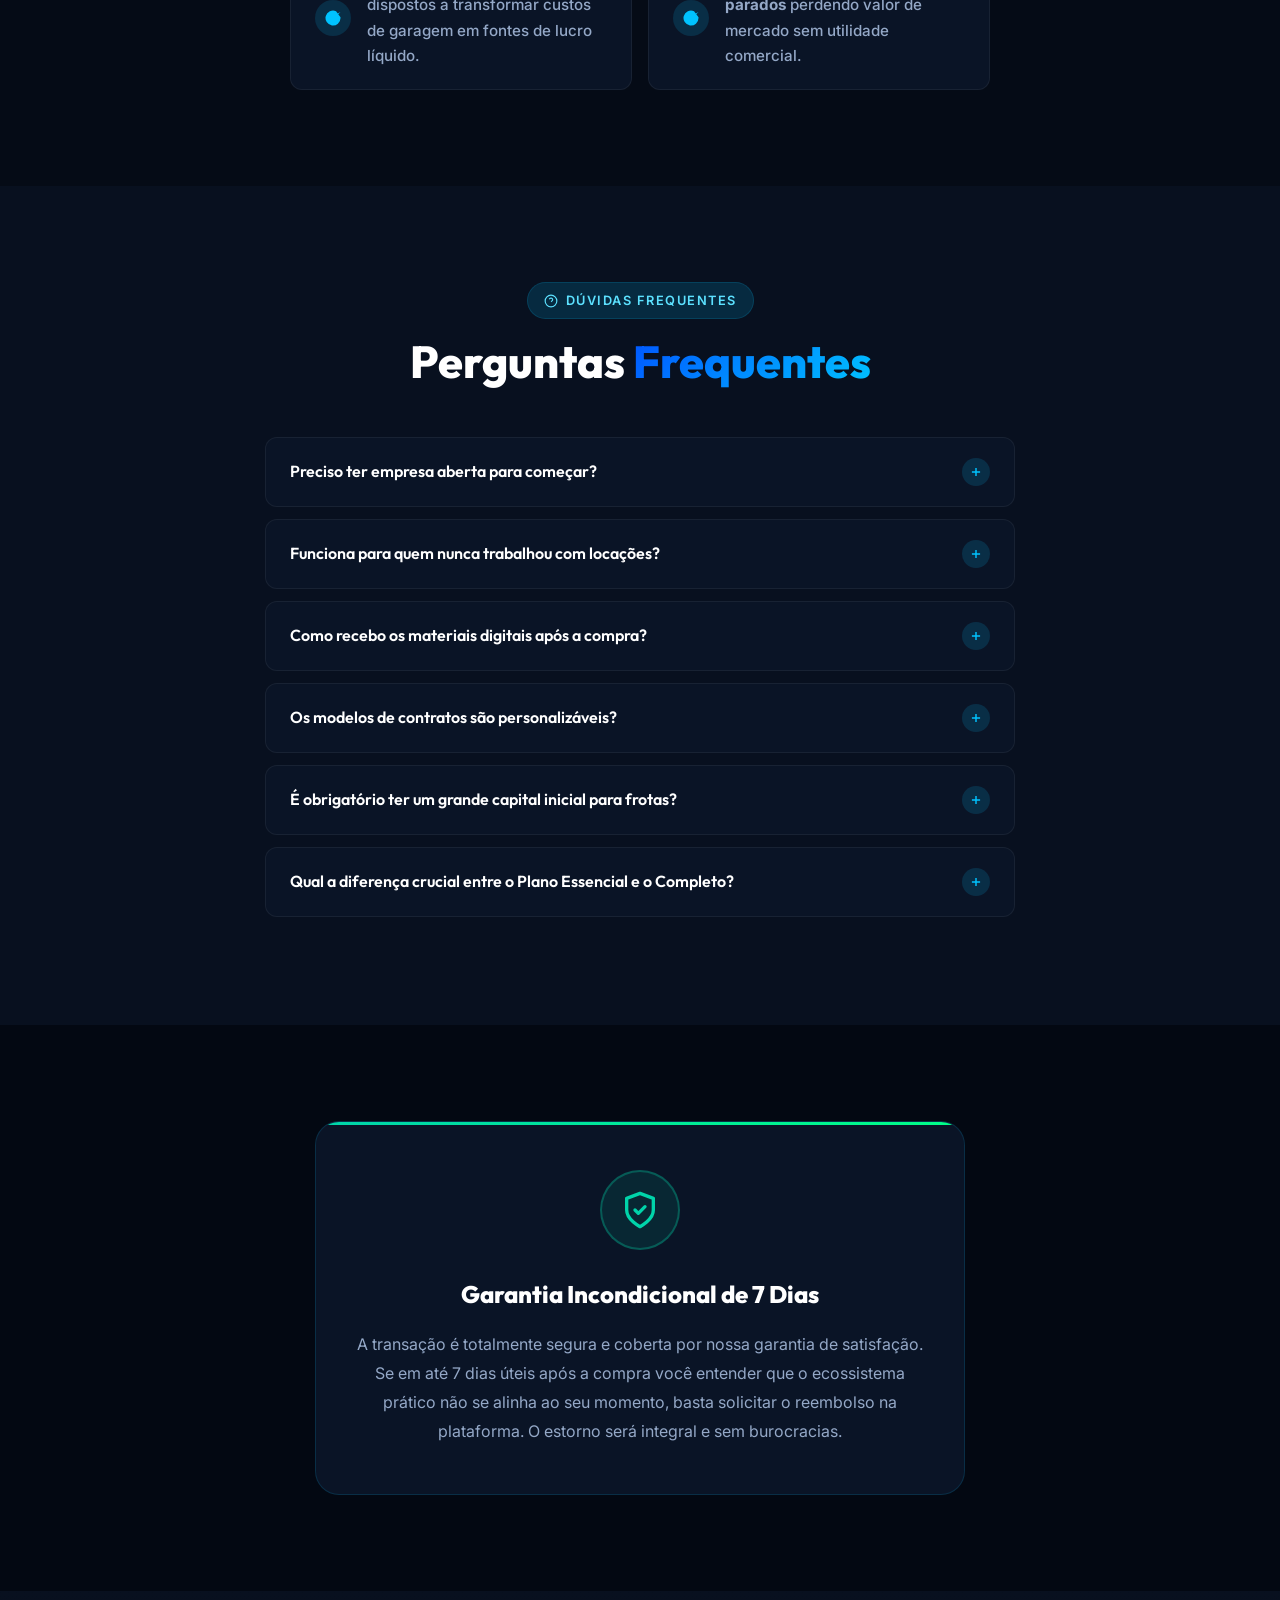
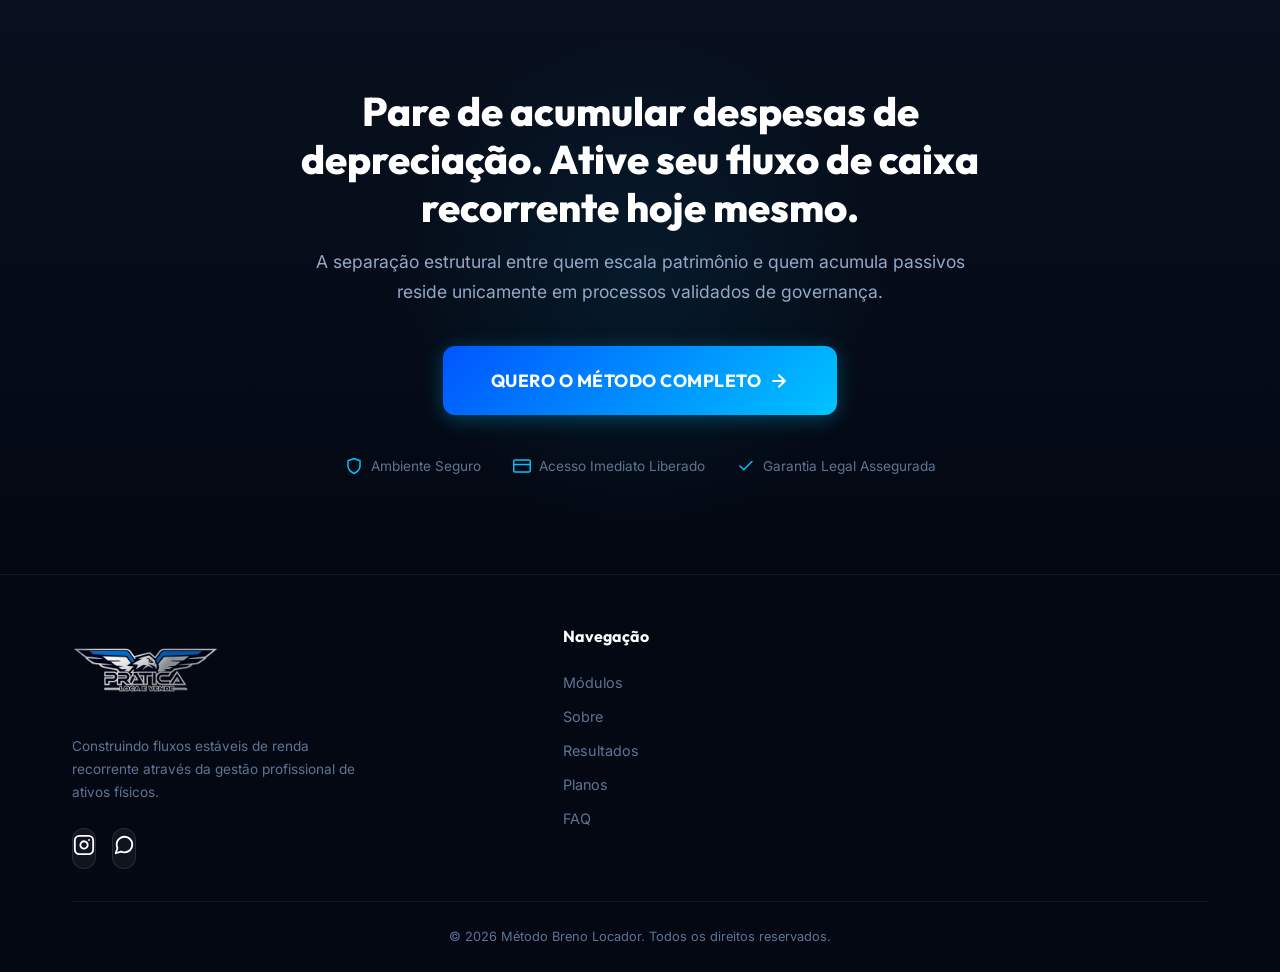
==== commit b25cb25c: "Add files via upload" ====
--- a/index.html
+++ b/index.html
@@ -86,7 +86,7 @@
           </a>
         </div>
         <div class="hero-image">
-          <img src="assets/breno5.png" alt="Breno Locador - Especialista em Locação de Ativos">
+          <img src="assets/Breno5.png" alt="Breno Locador - Especialista em Locação de Ativos">
           <div class="hero-glow"></div>
         </div>
       </div>
@@ -294,7 +294,7 @@
       </div>
       <div class="about-content">
         <div class="about-image animate-on-scroll slide-left">
-          <img src="assets/breno5.png" alt="Breno Locador - Trajetória Profissional">
+          <img src="assets/Breno5.png" alt="Breno Locador - Trajetória Profissional">
           <div class="about-stats">
             <div class="about-stat">
               <span class="stat-number" data-target="2" data-suffix="+">0</span>
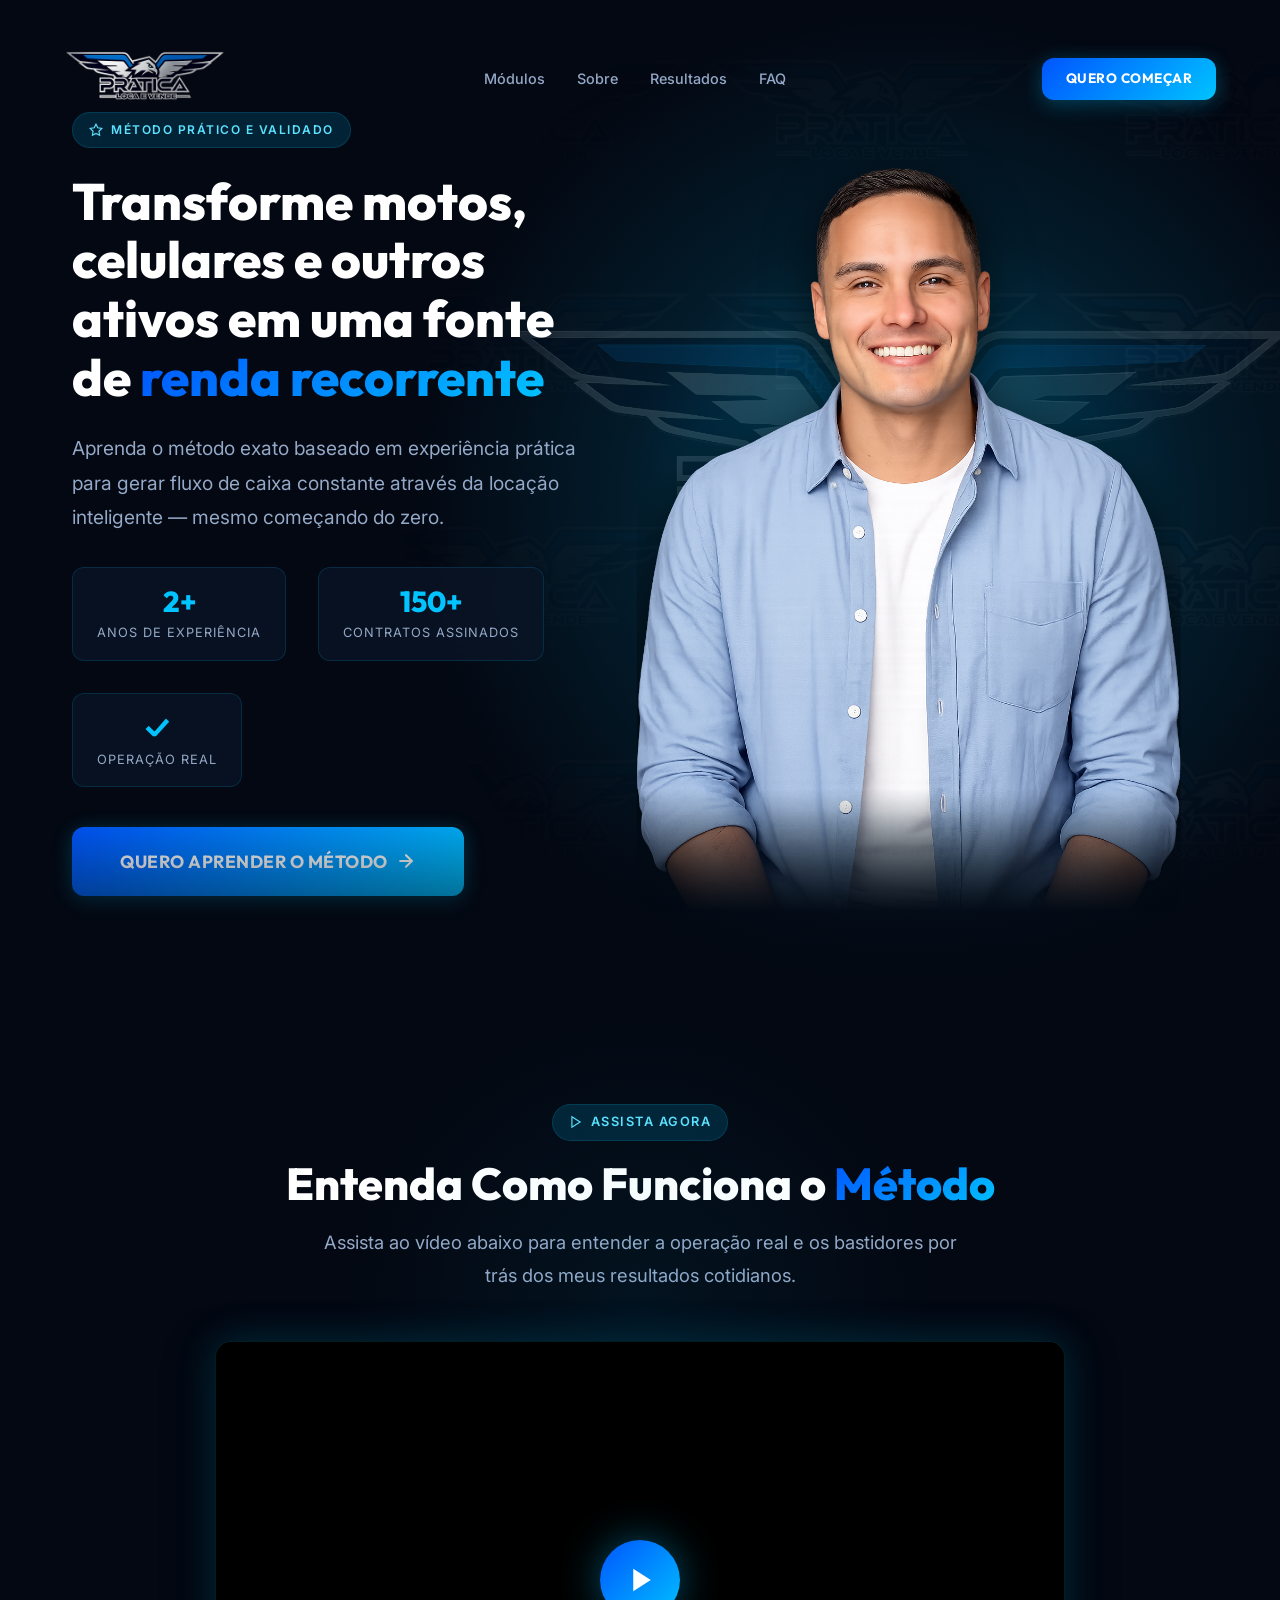
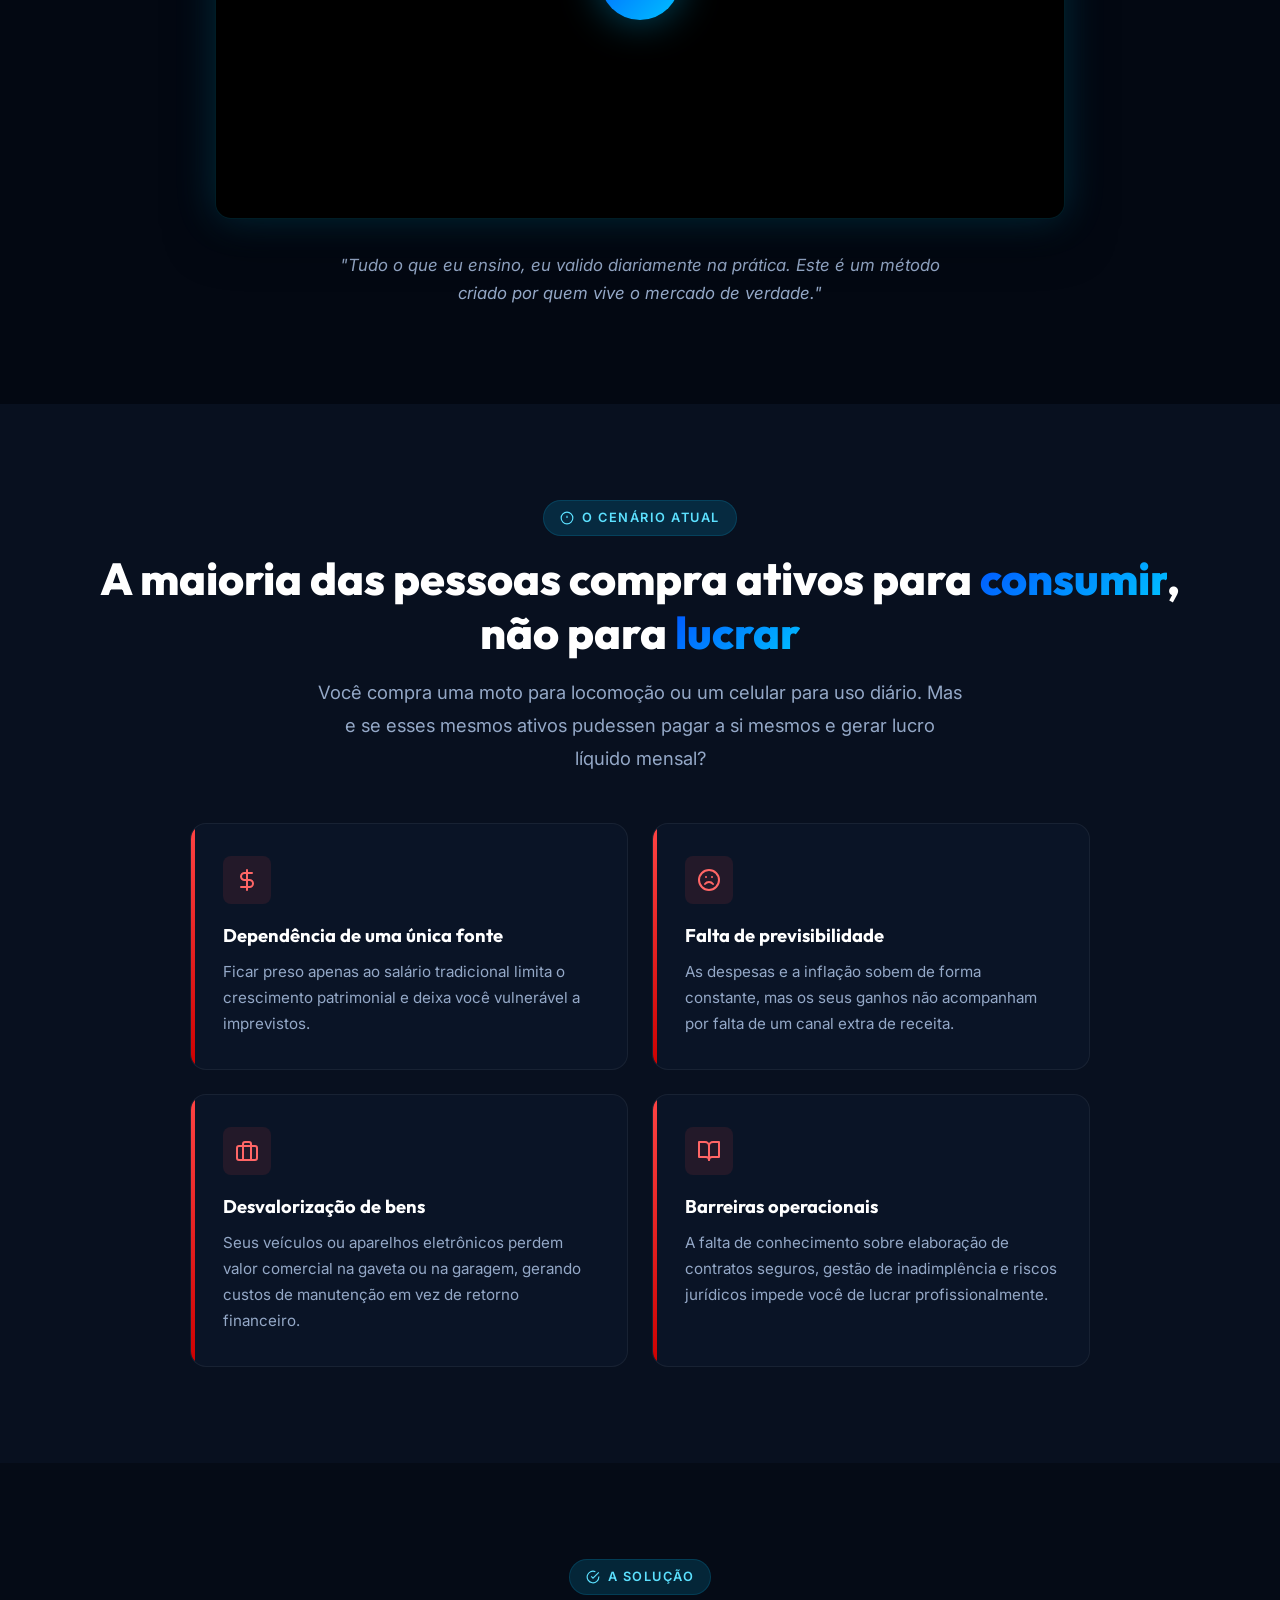
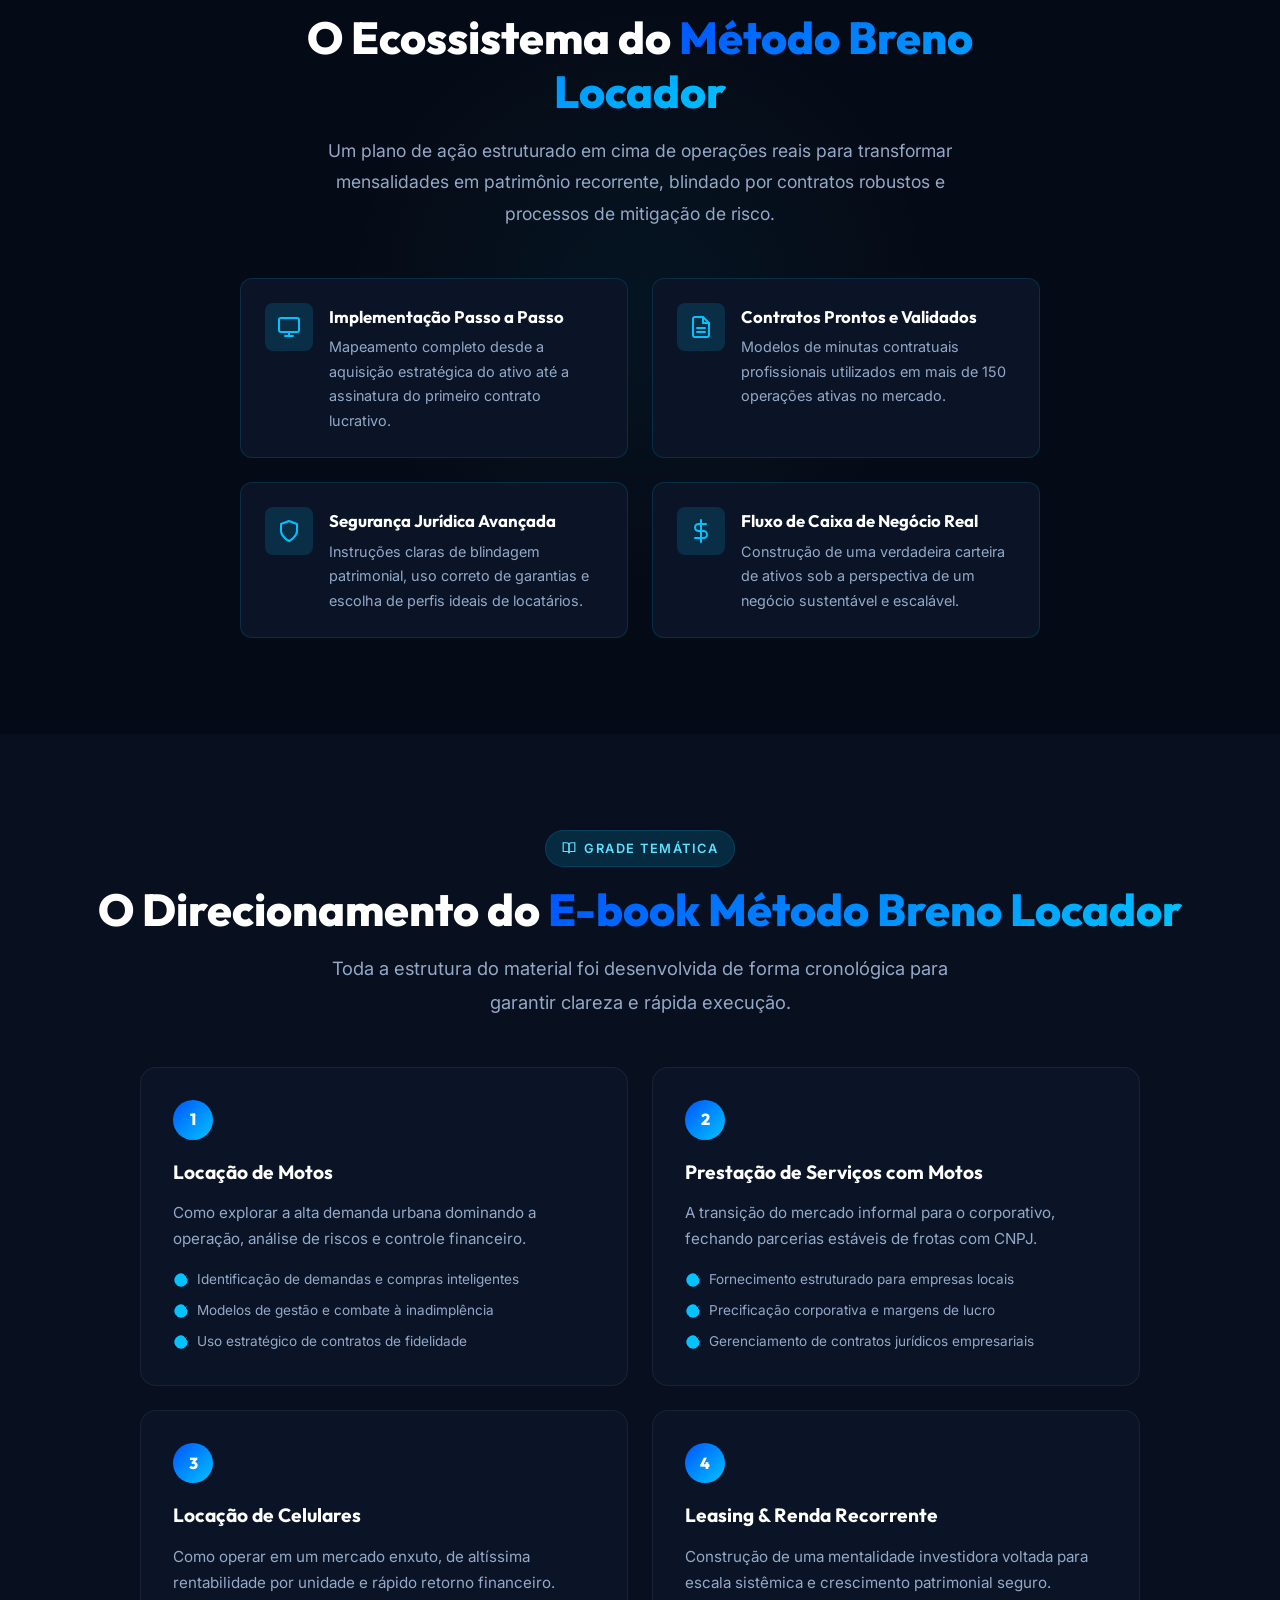
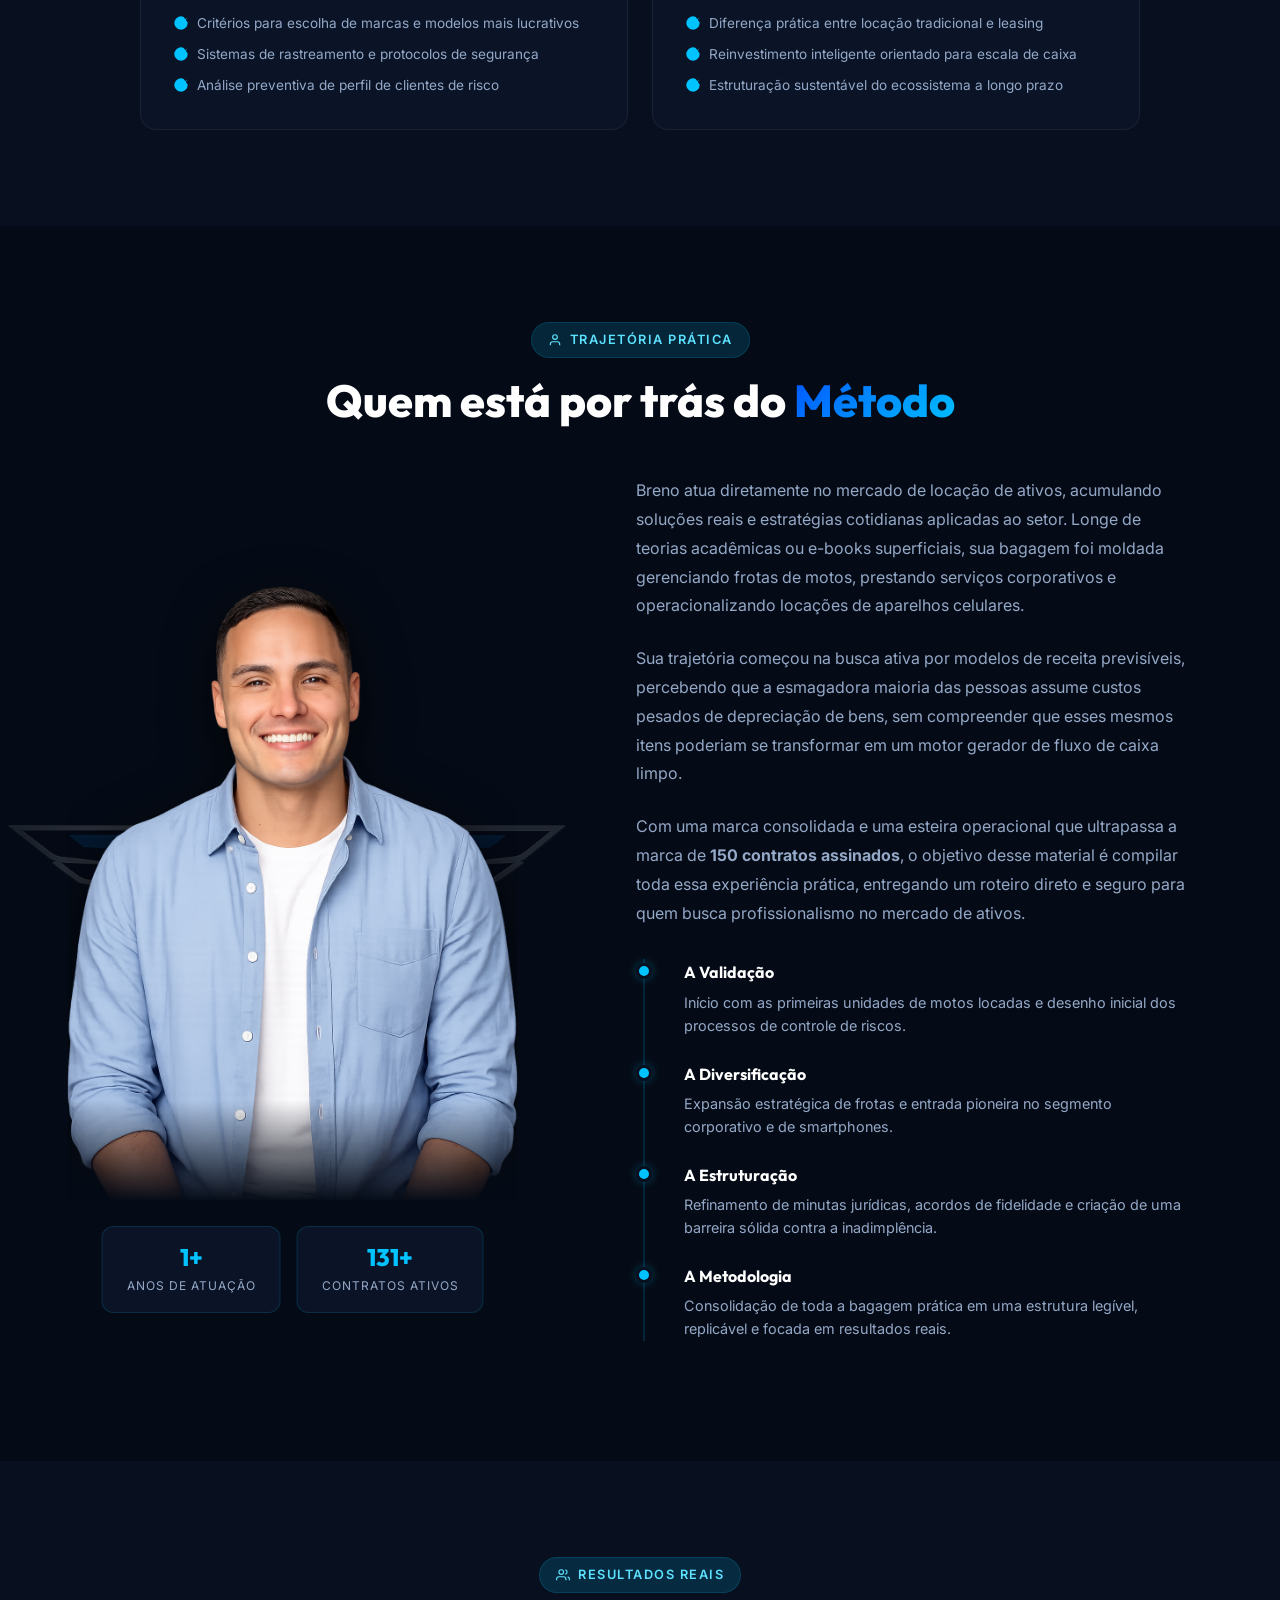
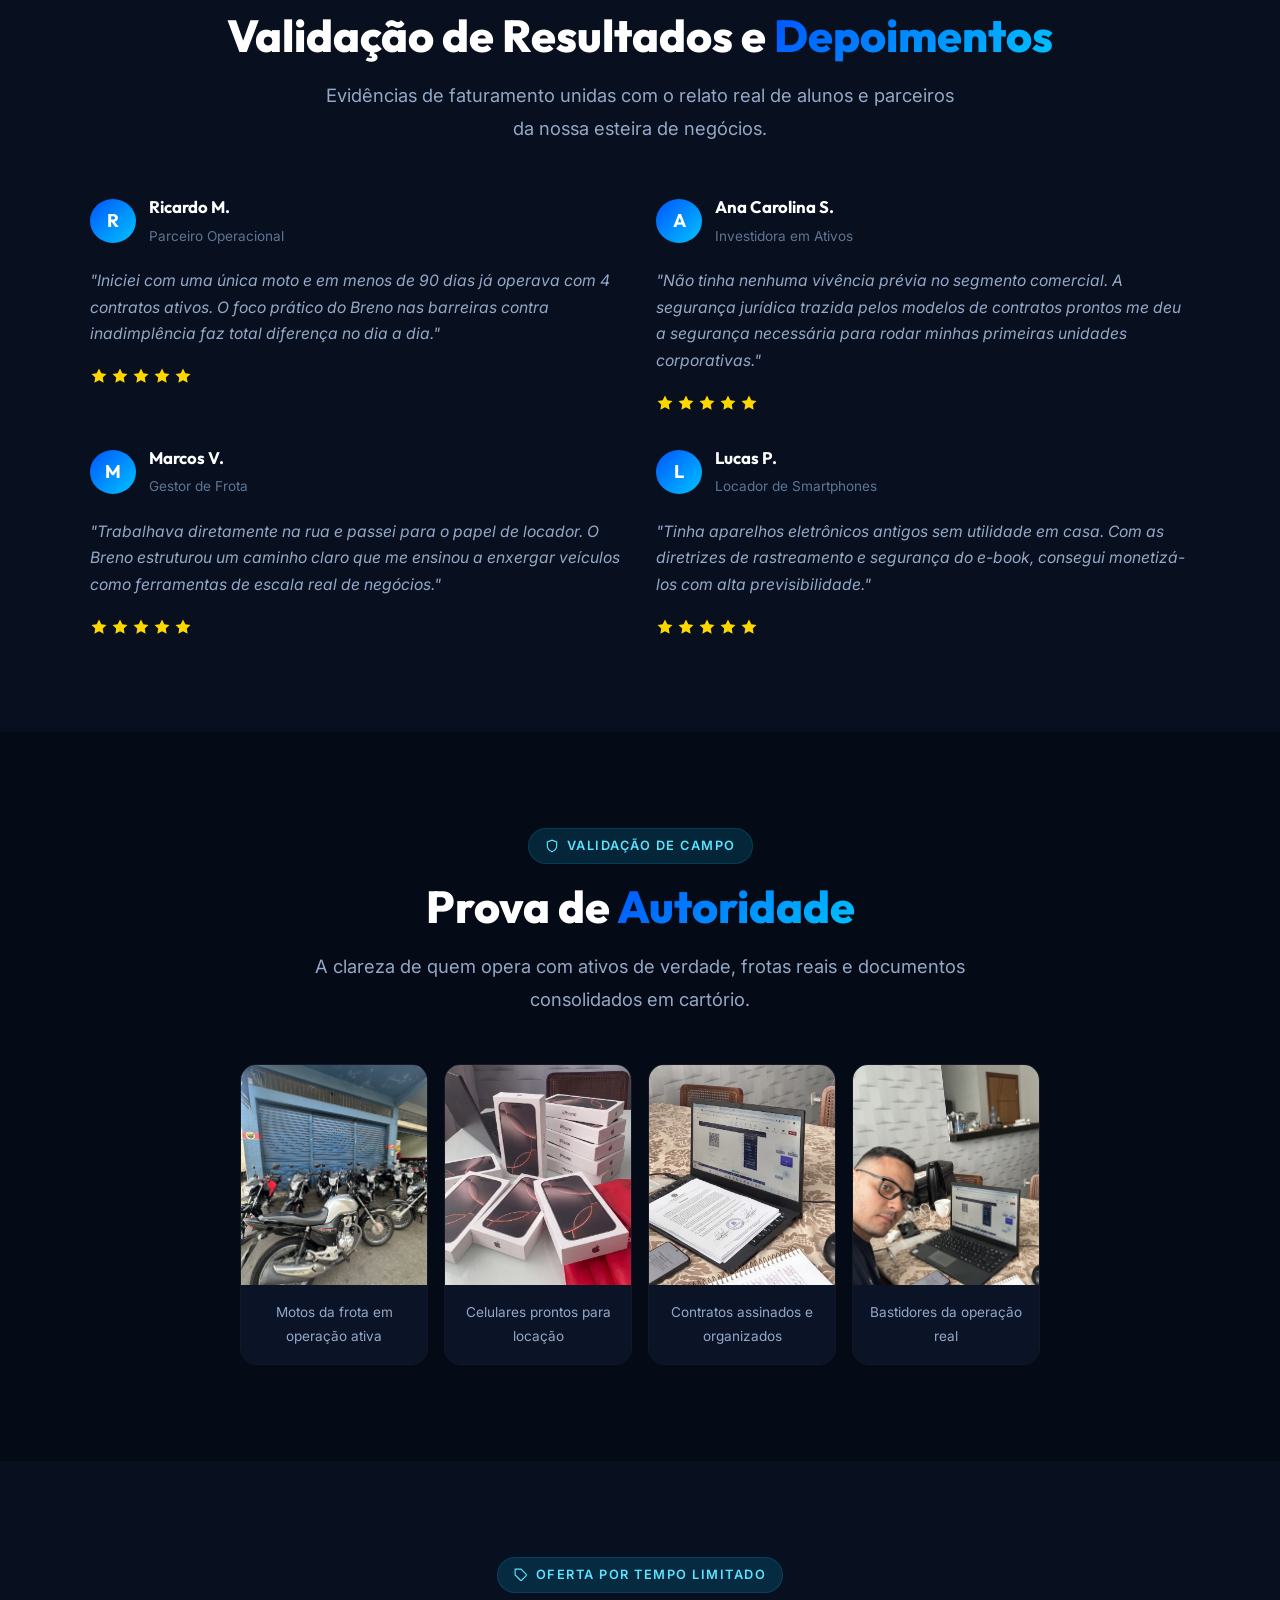
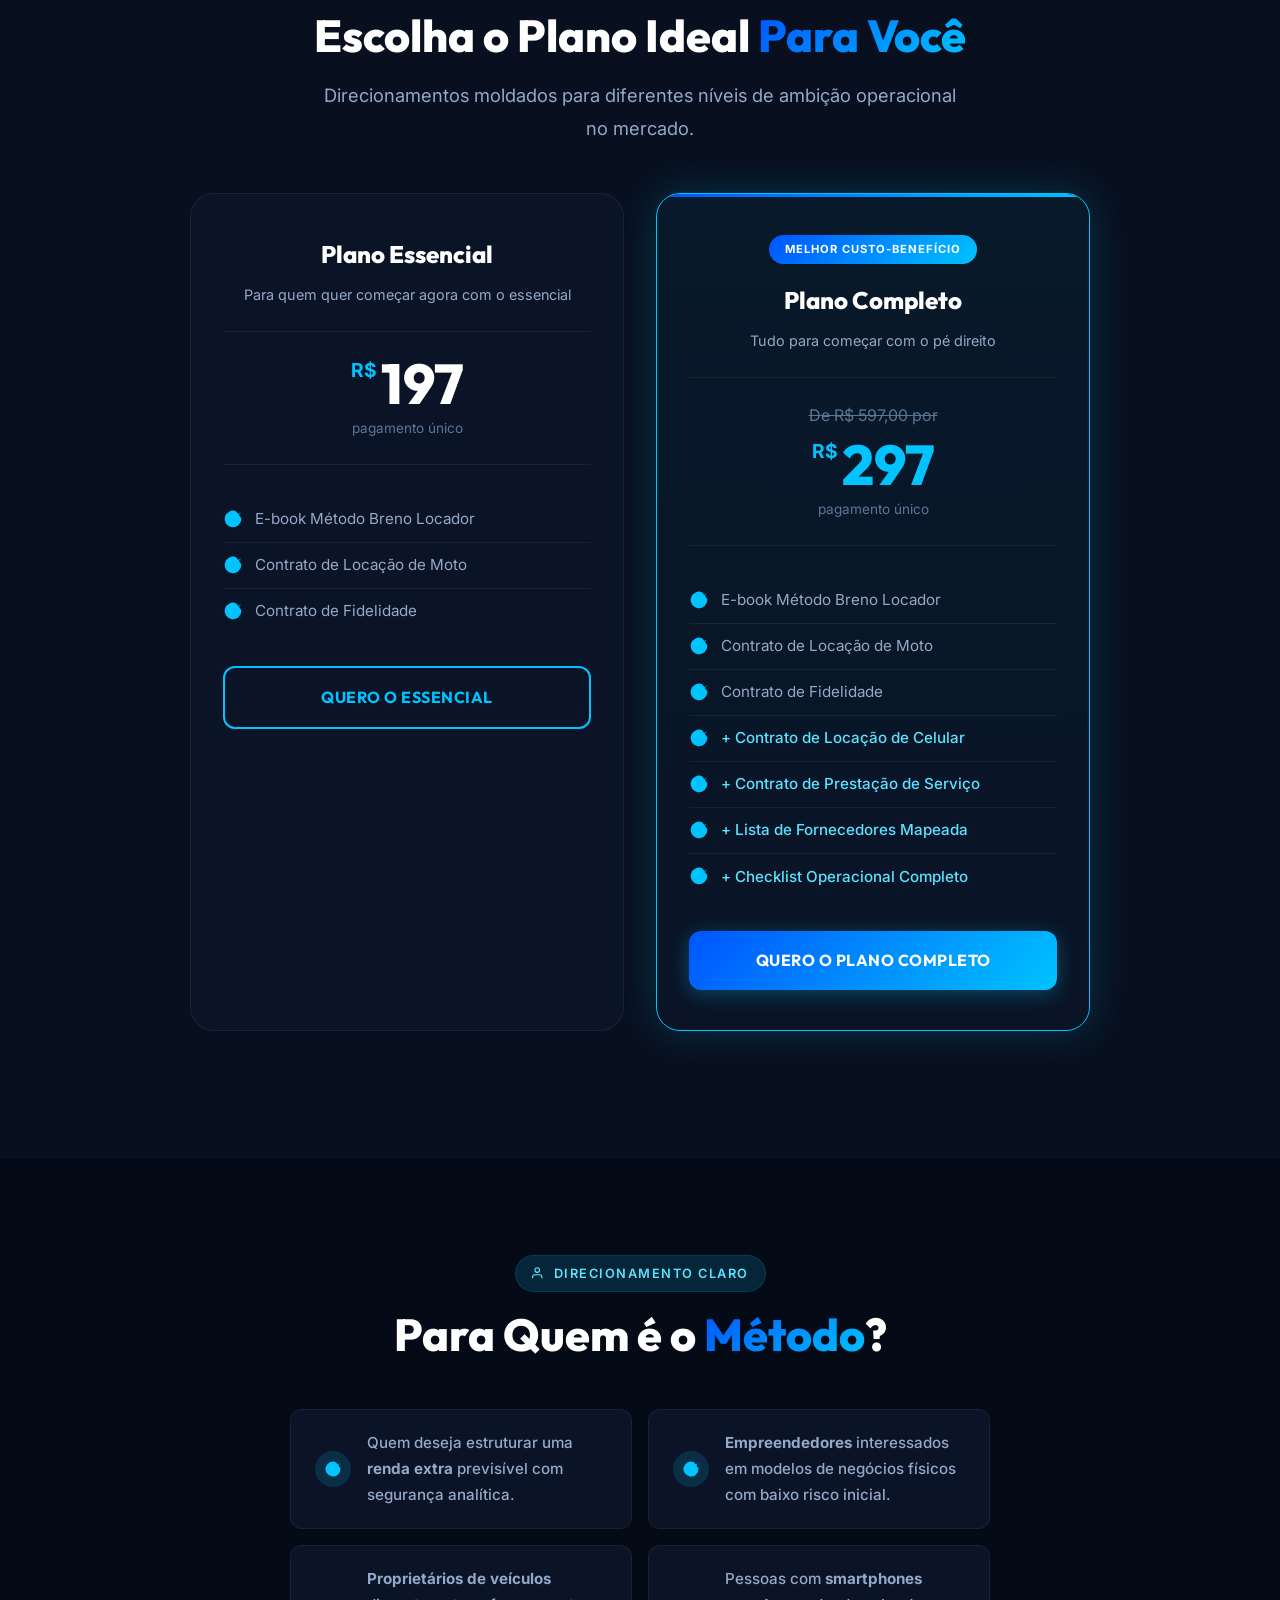
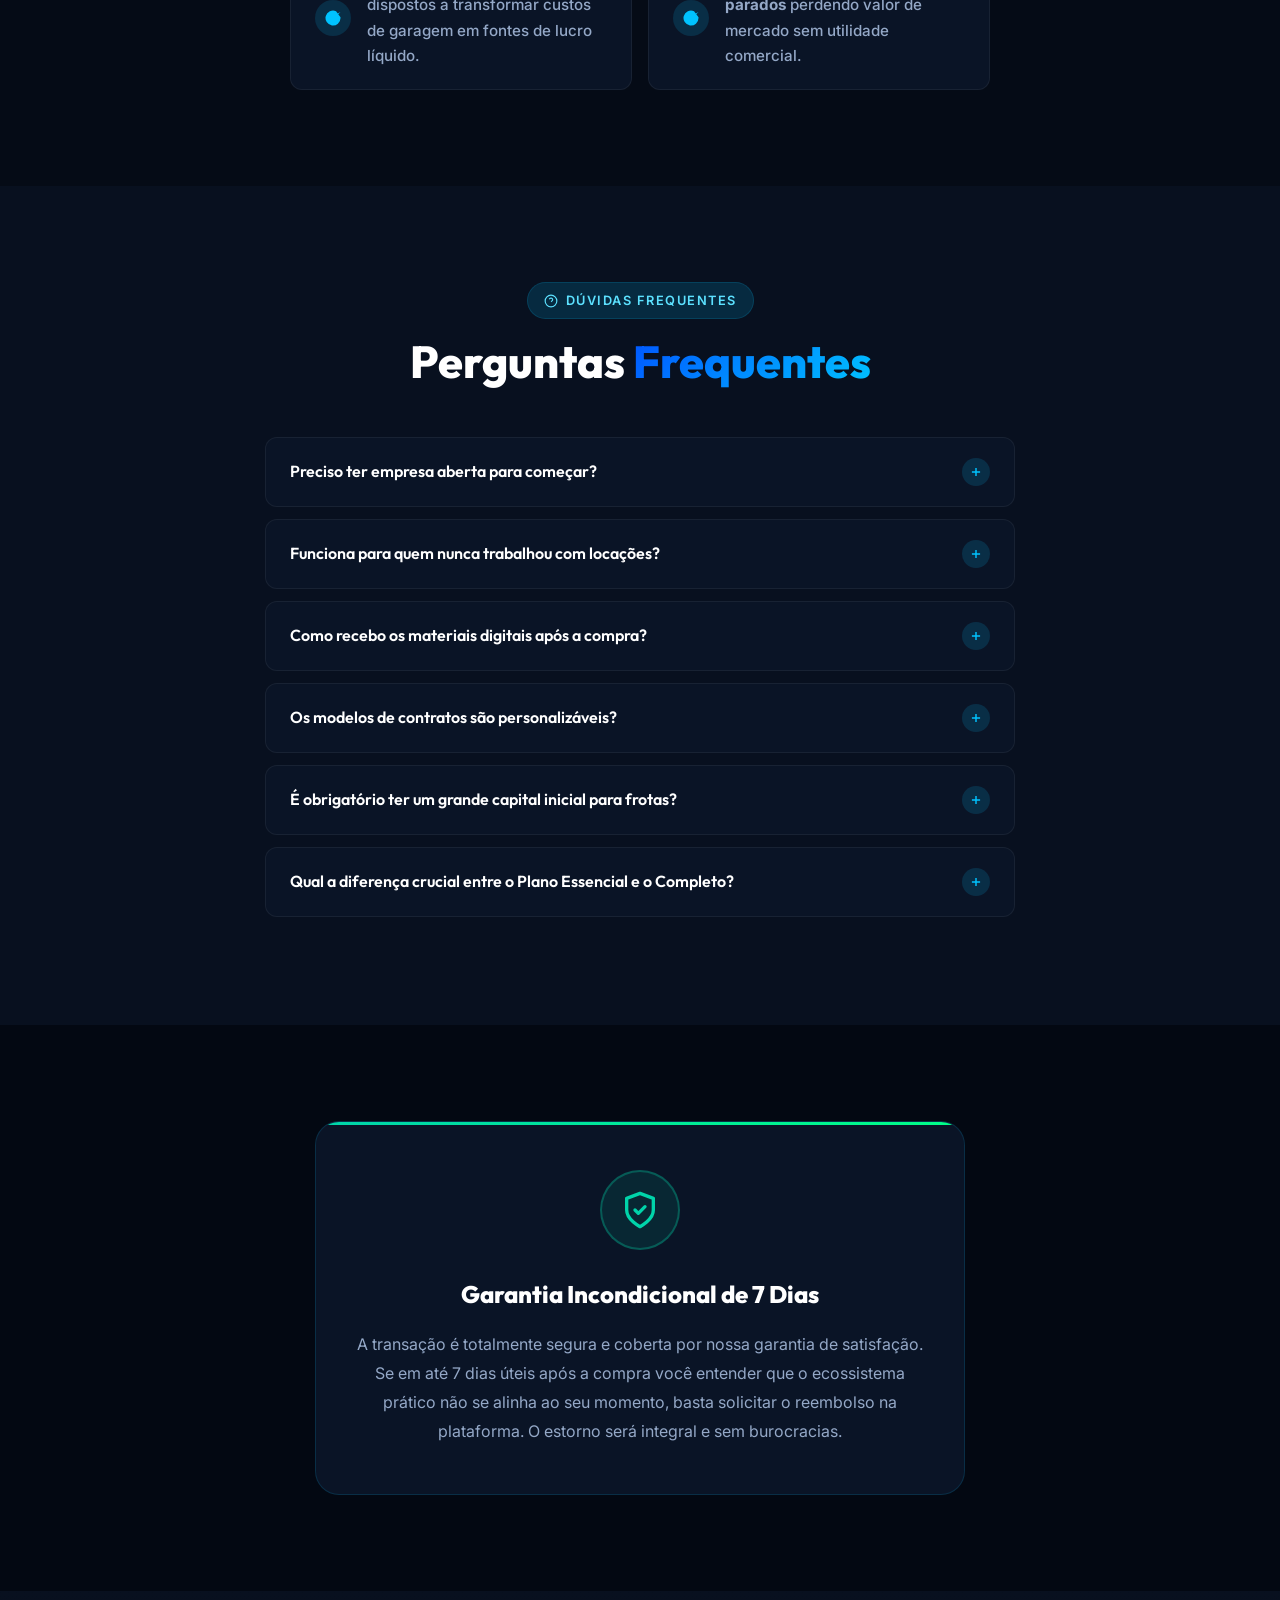
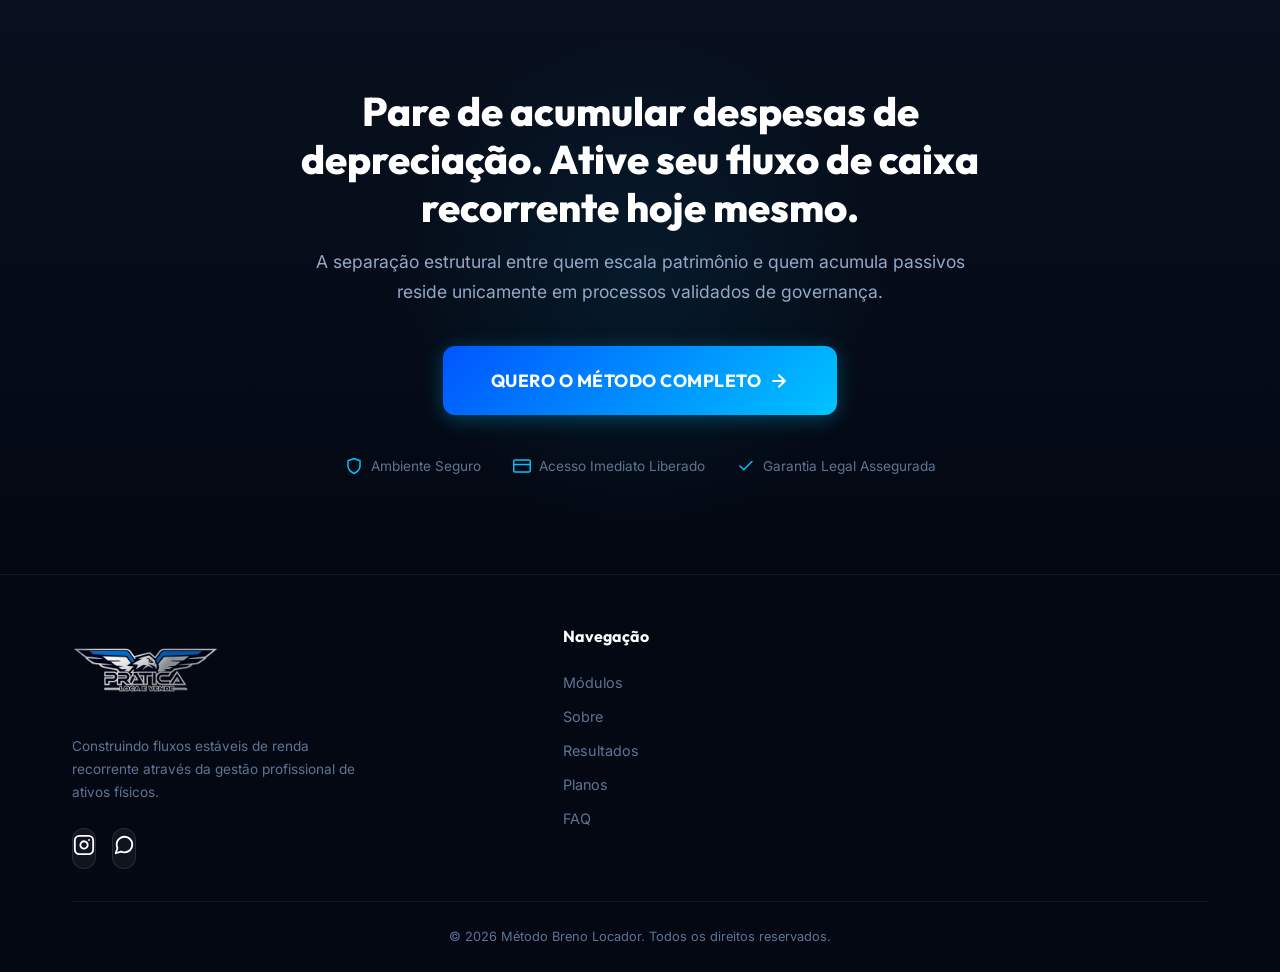
==== commit 2c647fd0: "Add files via upload" ====
--- a/index.html
+++ b/index.html
@@ -138,7 +138,7 @@
           O Cenário Atual
         </span>
         <h2 class="section-title">A maioria das pessoas compra ativos para <span>consumir</span>, não para <span>lucrar</span></h2>
-        <p class="section-subtitle">Você compra uma moto para locomoção ou um celular para uso diário. Mas e se esses mesmos ativos pudenhassem pagar a si mesmos e gerar lucro líquido mensal?</p>
+        <p class="section-subtitle">Você compra uma moto para locomoção ou um celular para uso diário. Mas e se esses mesmos ativos pudessen pagar a si mesmos e gerar lucro líquido mensal?</p>
       </div>
       <div class="problem-grid">
         <div class="problem-card animate-on-scroll" data-delay="1">
@@ -309,7 +309,7 @@
         <div class="about-text animate-on-scroll slide-right">
           <p>Breno atua diretamente no mercado de locação de ativos, acumulando soluções reais e estratégias cotidianas aplicadas ao setor. Longe de teorias acadêmicas ou e-books superficiais, sua bagagem foi moldada gerenciando frotas de motos, prestando serviços corporativos e operacionalizando locações de aparelhos celulares.</p>
           <p>Sua trajetória começou na busca ativa por modelos de receita previsíveis, percebendo que a esmagadora maioria das pessoas assume custos pesados de depreciação de bens, sem compreender que esses mesmos itens poderiam se transformar em um motor gerador de fluxo de caixa limpo.</p>
-          <p>Com uma marca consolidada e uma esteira operacional que ultrapassa a marca de <strong>150 contratos assinados</strong>, o objetivo dieses material é compilar toda essa experiência prática, entregando um roteiro direto e seguro para quem busca profissionalismo no mercado de ativos.</p>
+          <p>Com uma marca consolidada e uma esteira operacional que ultrapassa a marca de <strong>150 contratos assinados</strong>, o objetivo desse material é compilar toda essa experiência prática, entregando um roteiro direto e seguro para quem busca profissionalismo no mercado de ativos.</p>
           <div class="timeline">
             <div class="timeline-item">
               <div class="timeline-dot"></div>
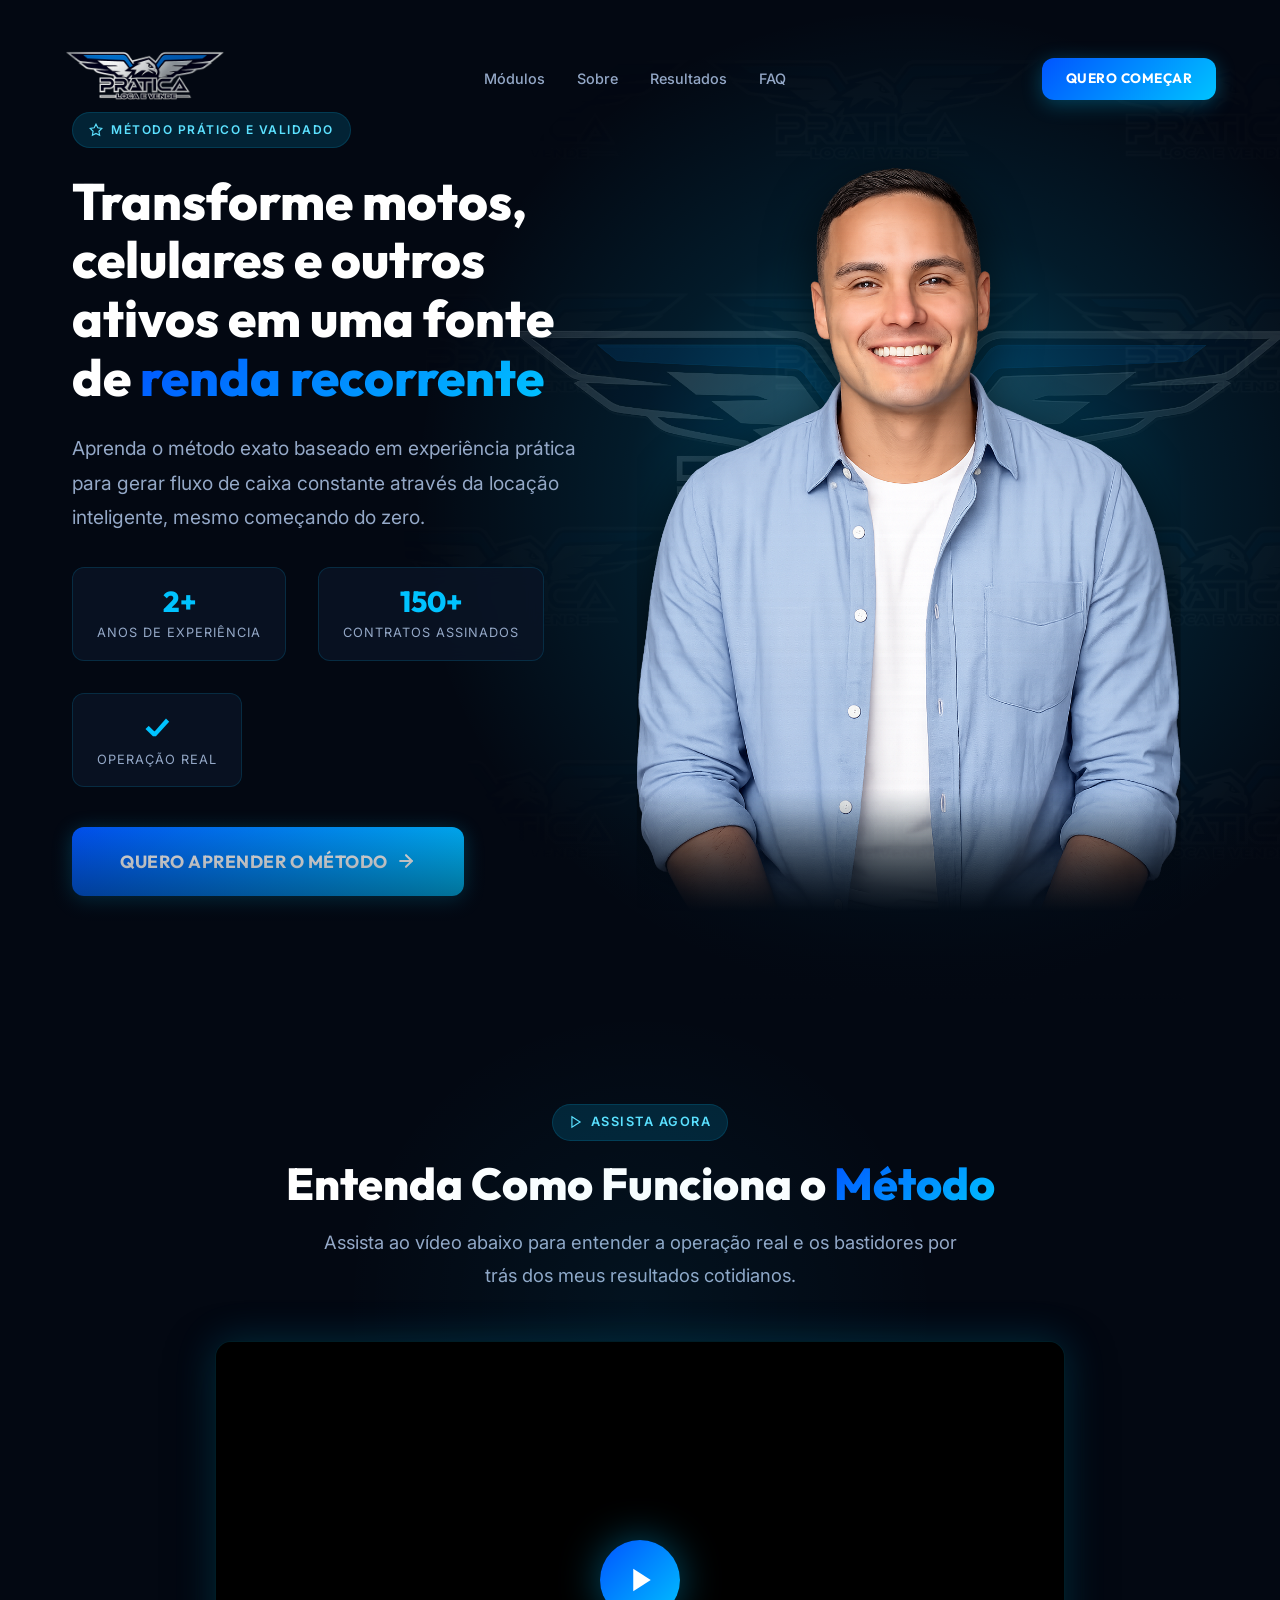
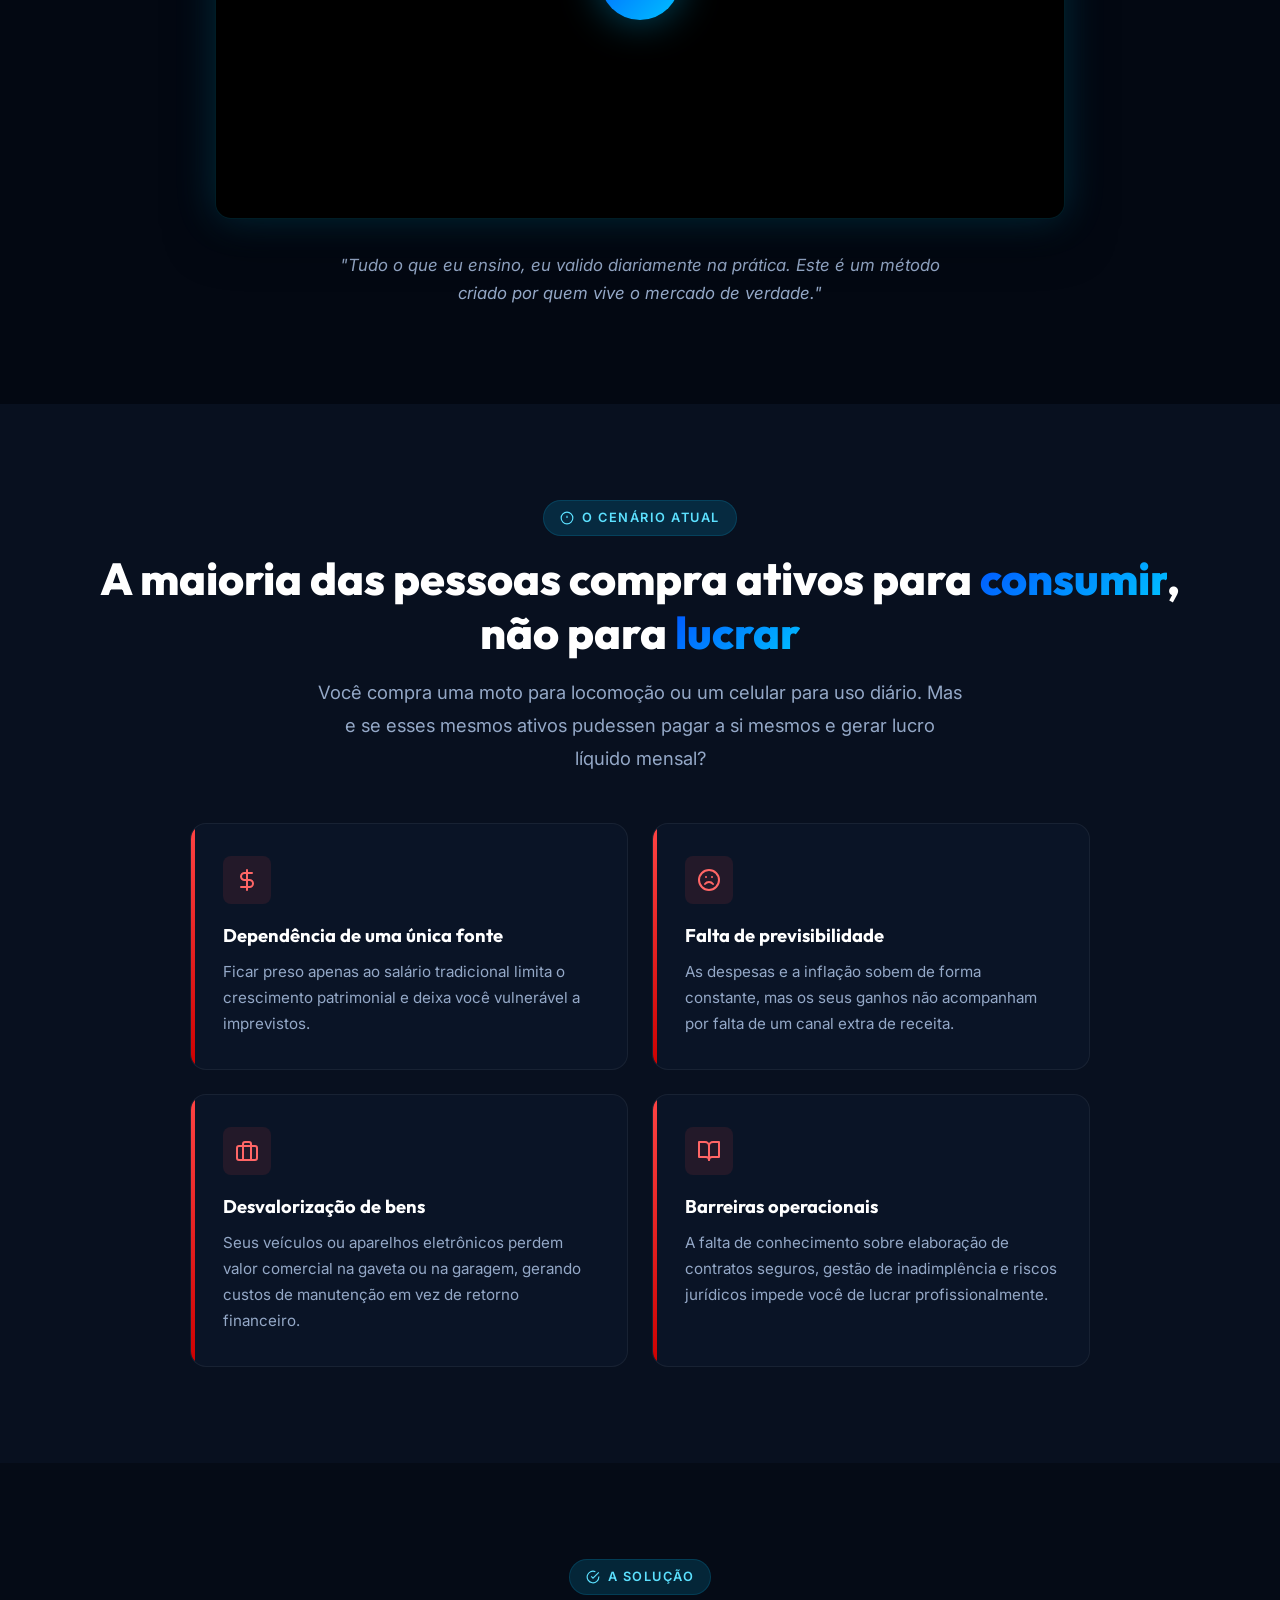
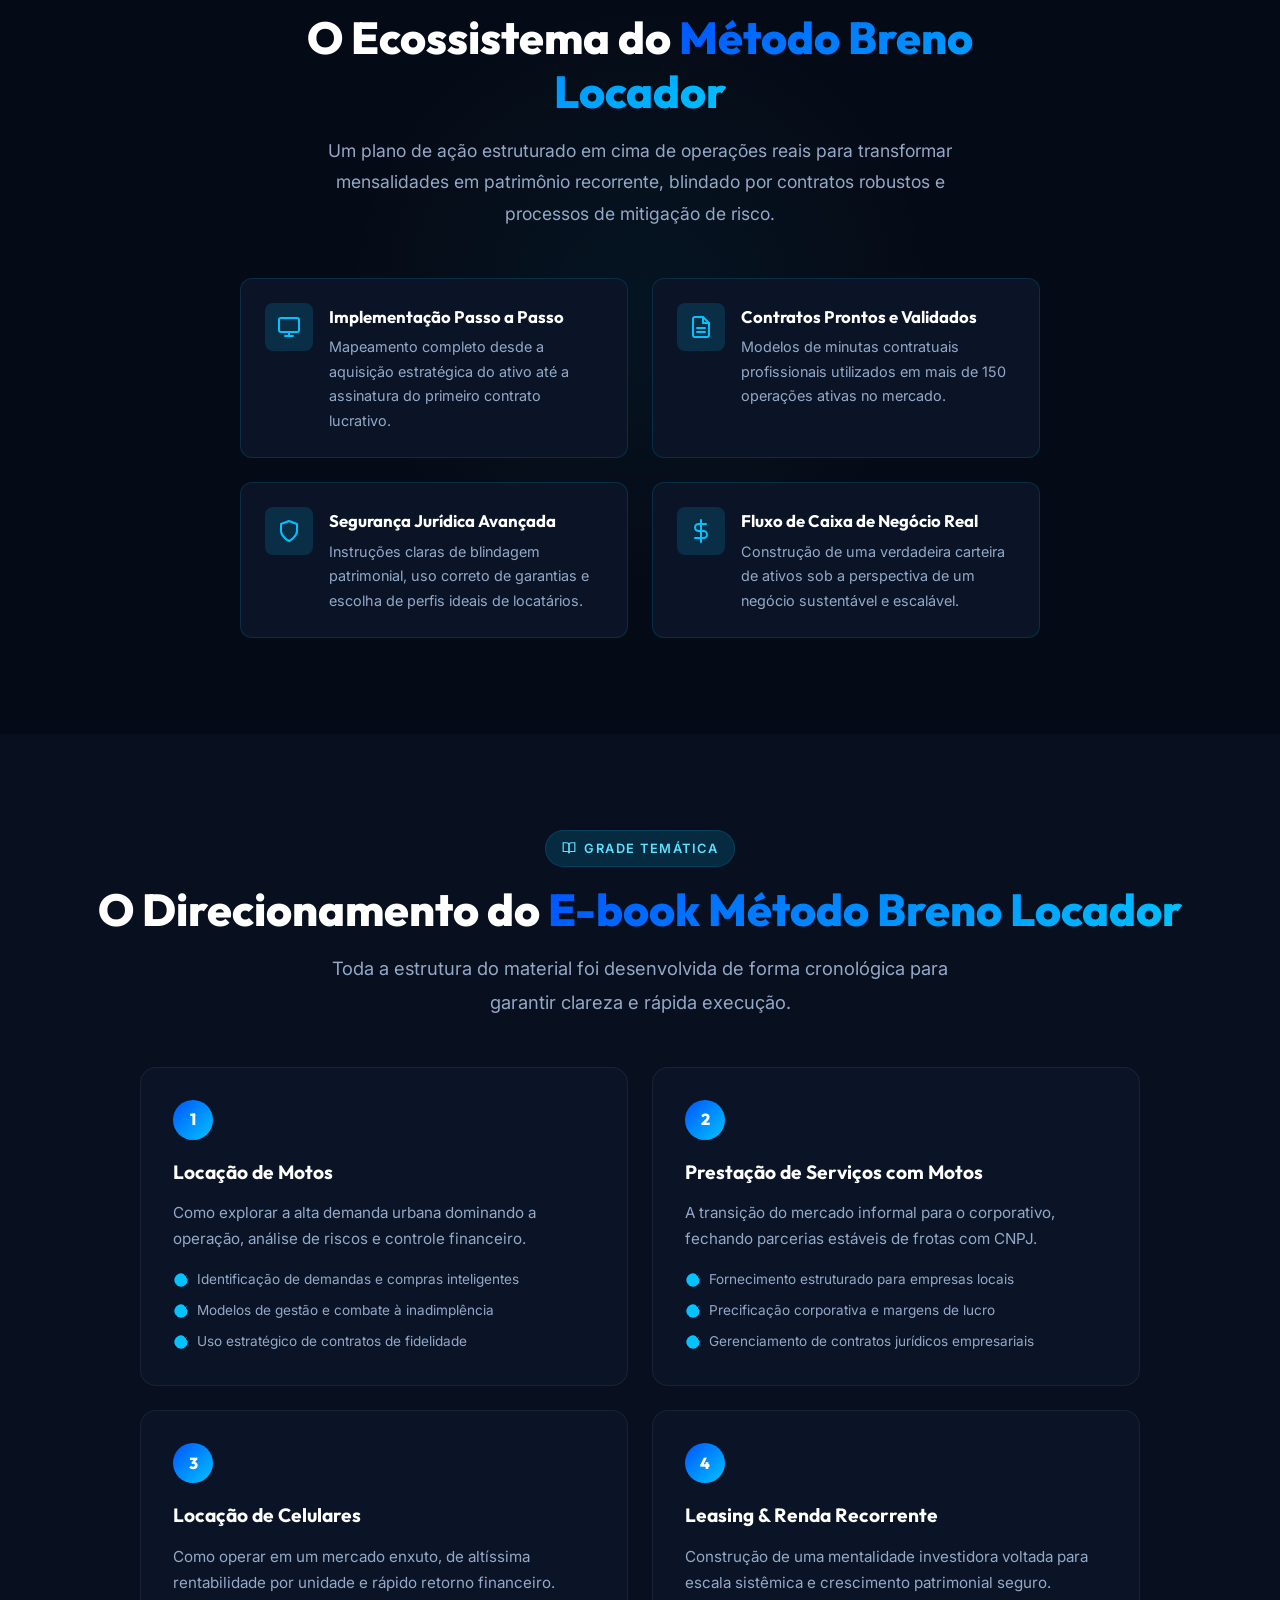
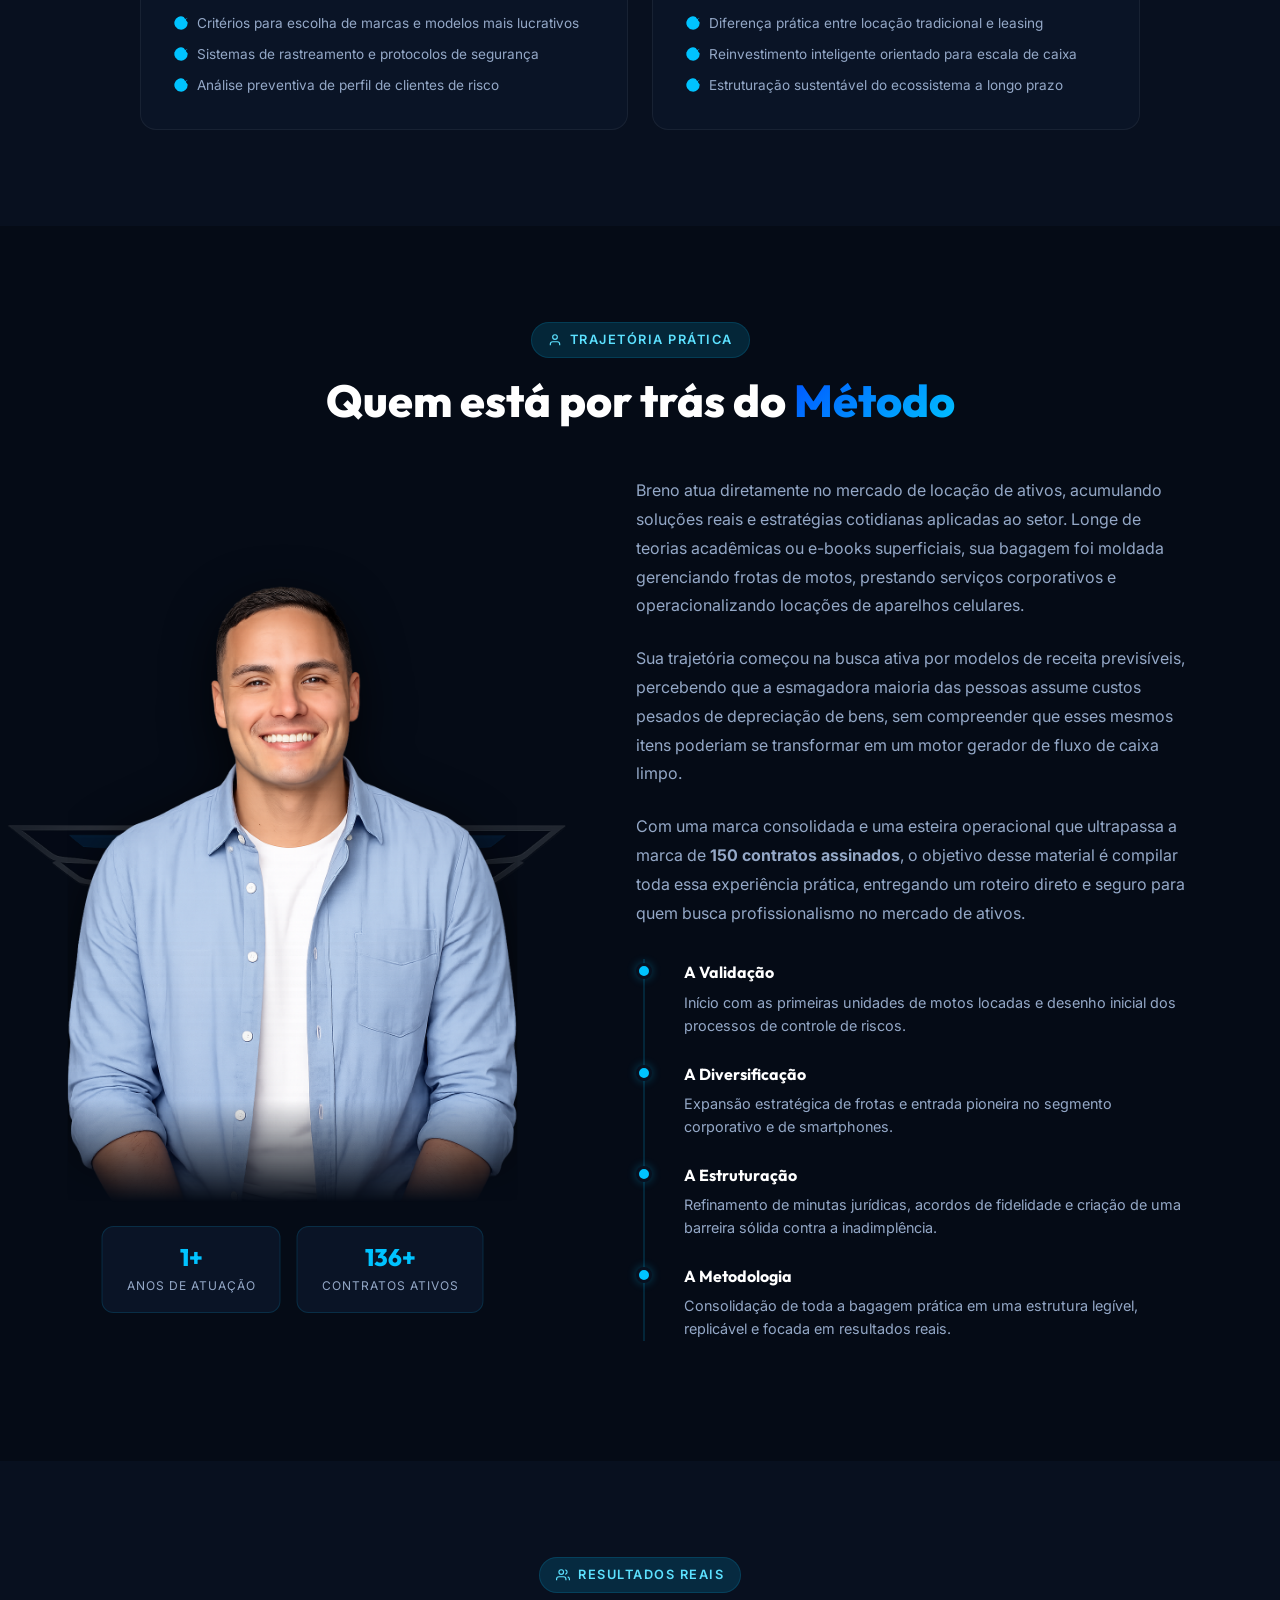
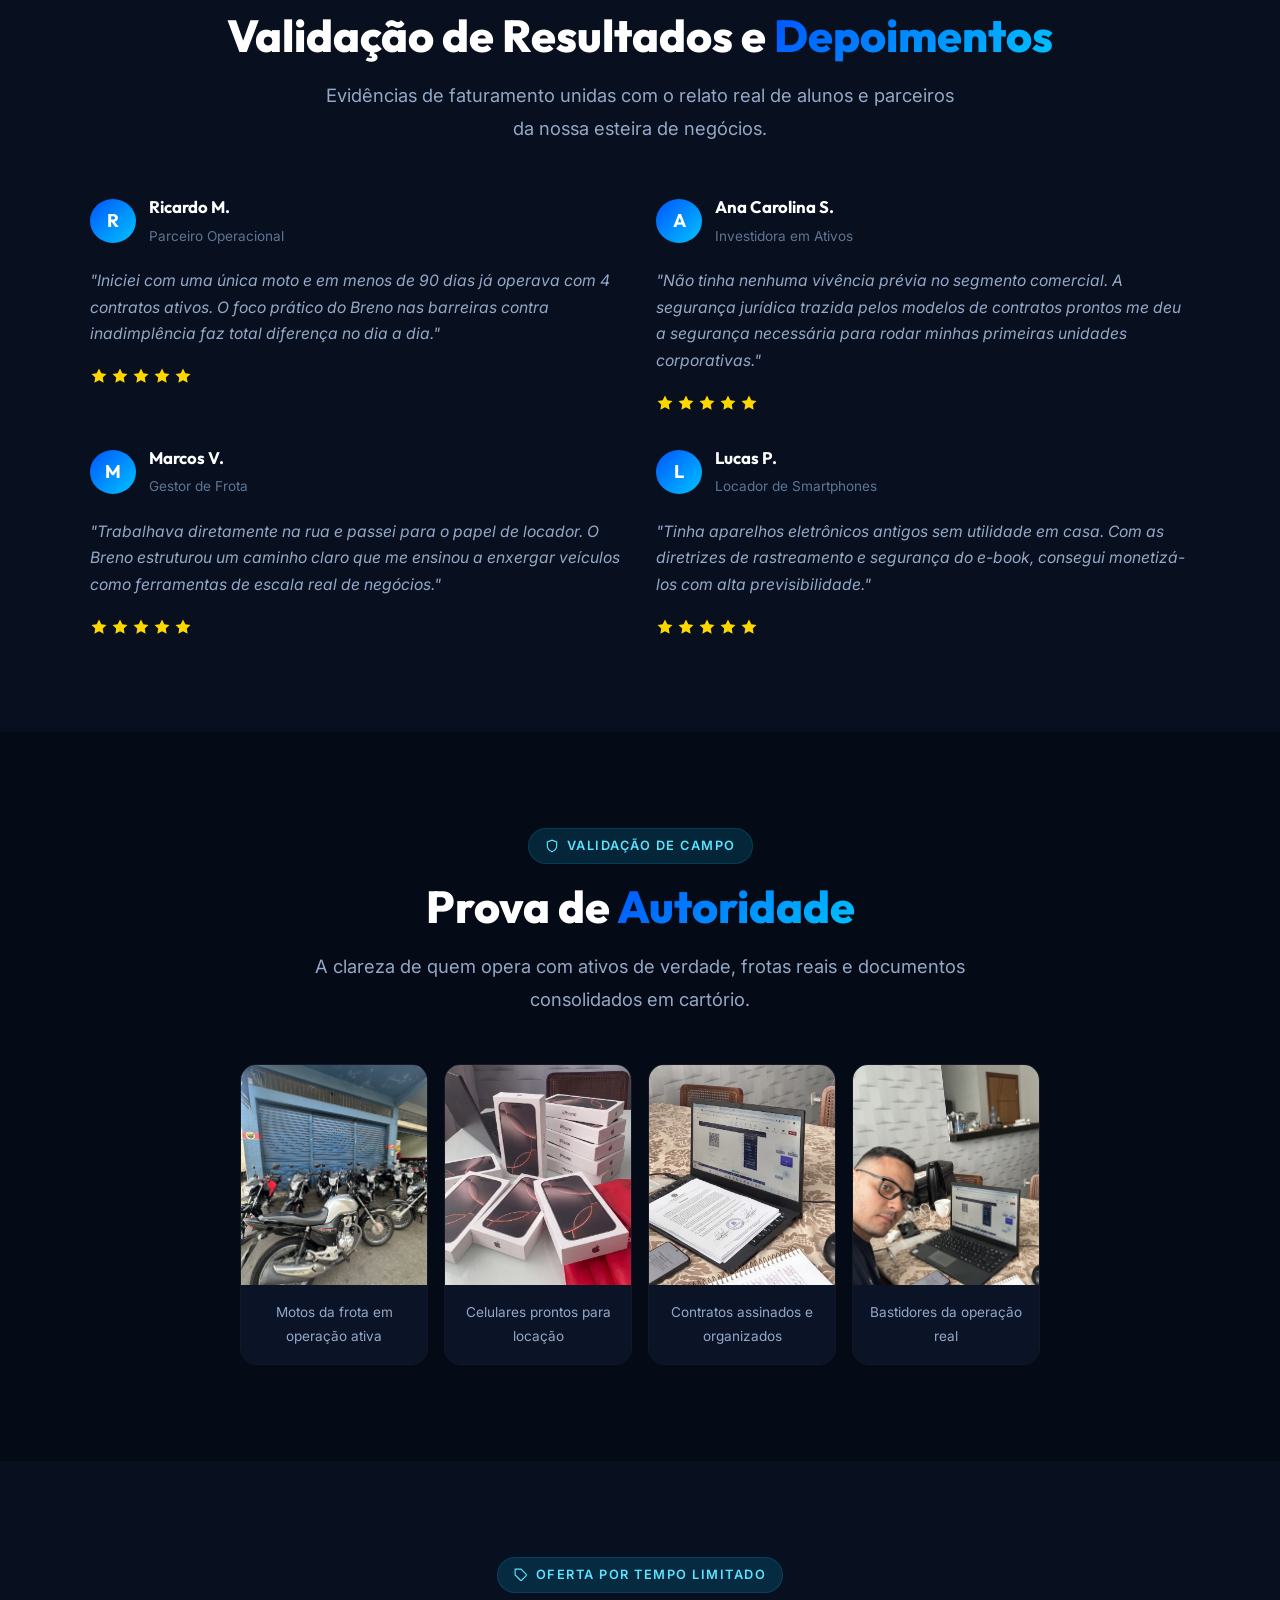
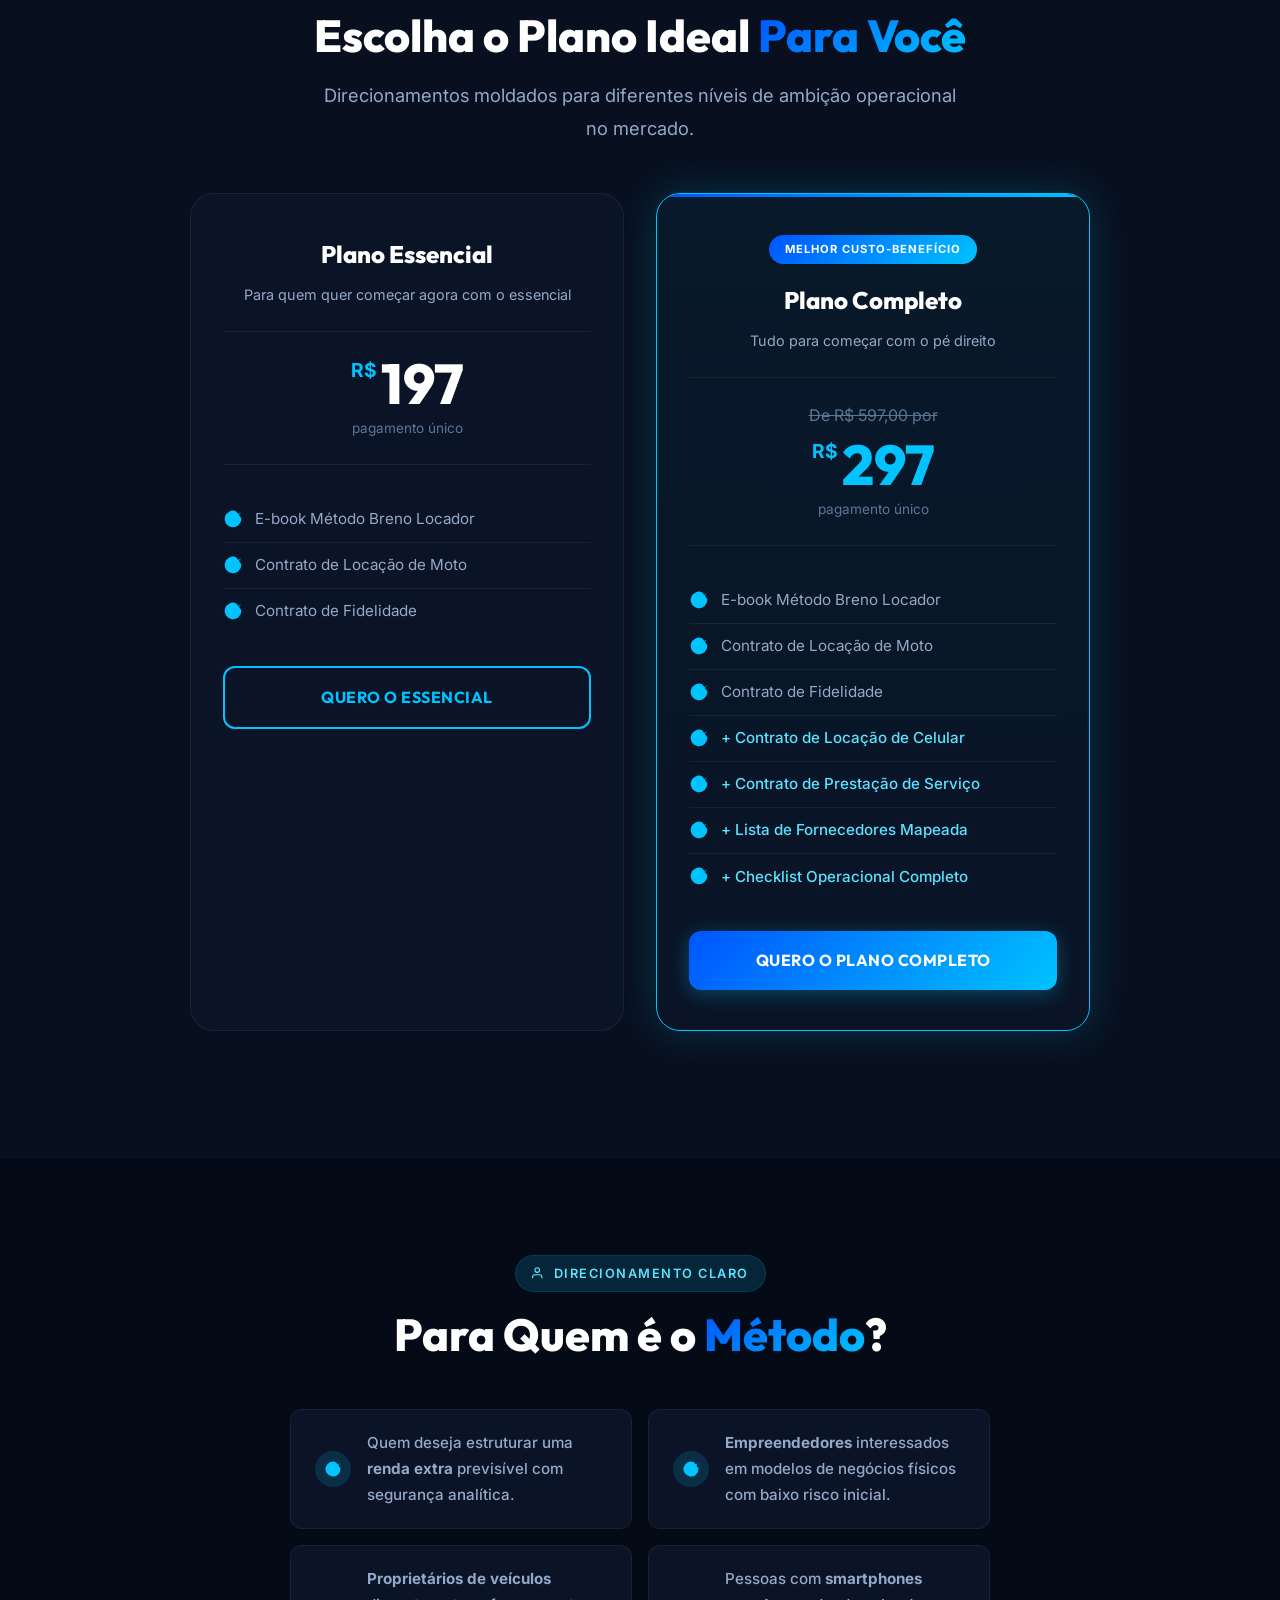
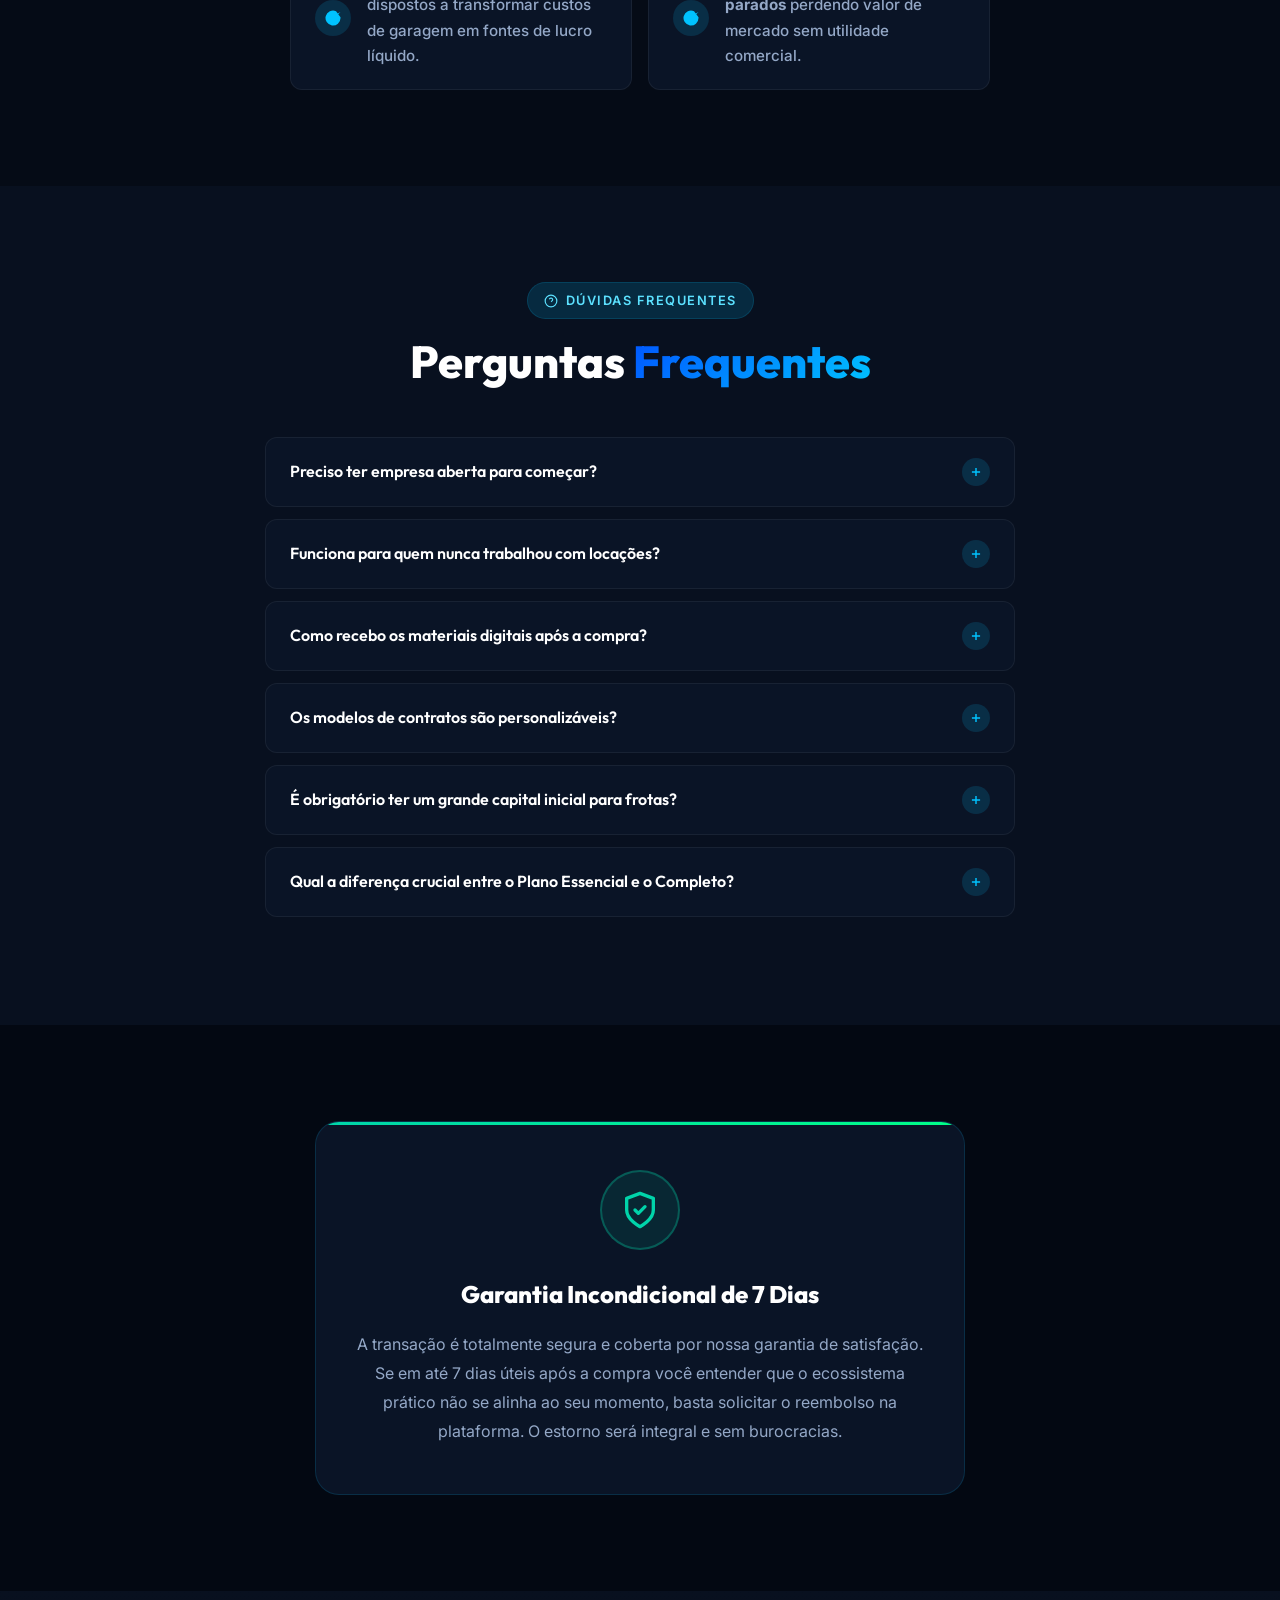
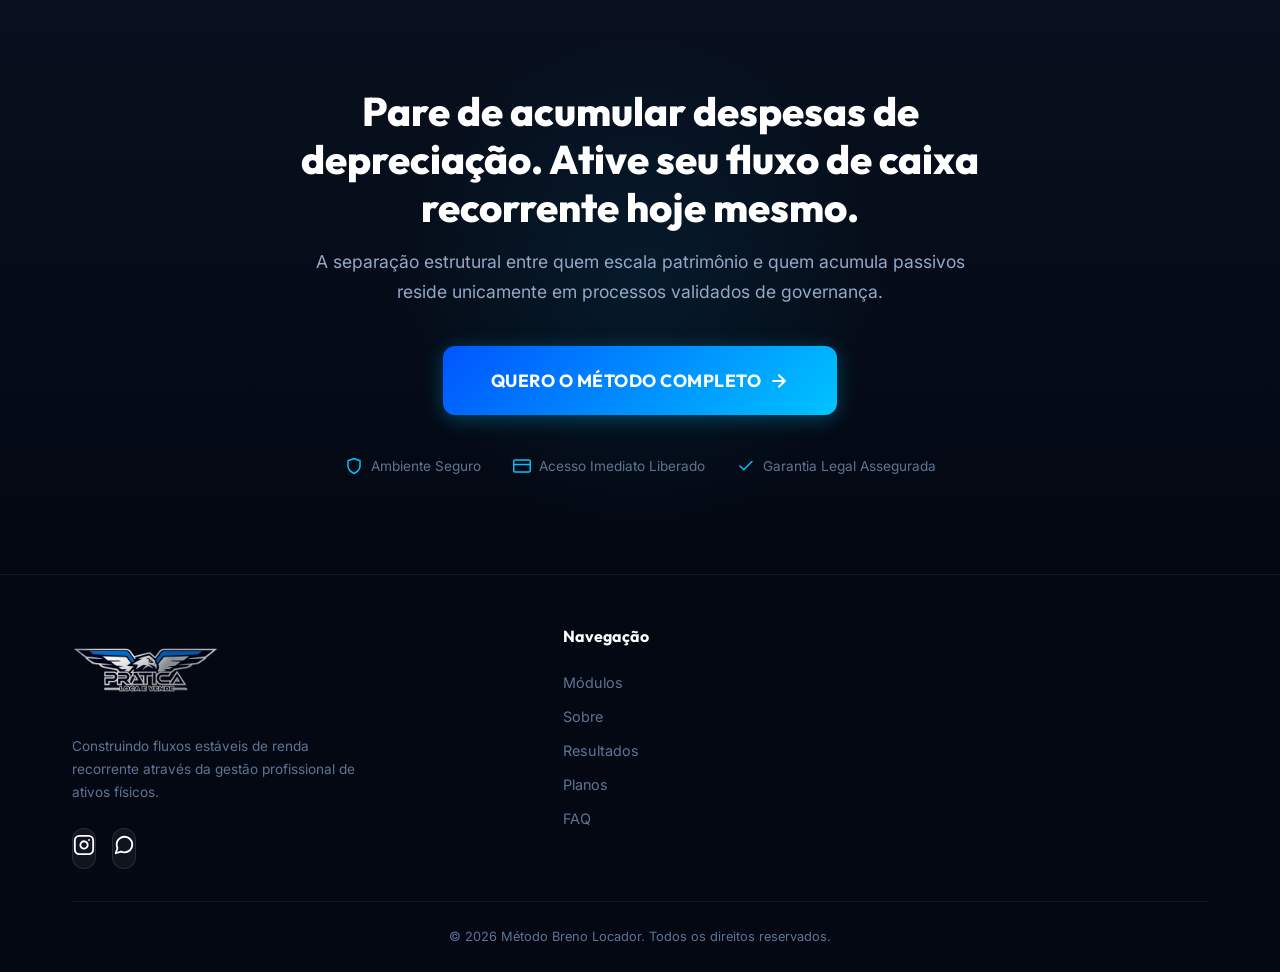
==== commit 93ee7c24: "Add files via upload" ====
--- a/index.html
+++ b/index.html
@@ -64,7 +64,7 @@
             Transforme motos, celulares e outros ativos em uma fonte de <span>renda recorrente</span>
           </h1>
           <p class="hero-subtitle">
-            Aprenda o método exato baseado em experiência prática para gerar fluxo de caixa constante através da locação inteligente — mesmo começando do zero.
+            Aprenda o método exato baseado em experiência prática para gerar fluxo de caixa constante através da locação inteligente, mesmo começando do zero.
           </p>
           <div class="hero-stats">
             <div class="stat-item animate-on-scroll" data-delay="1">
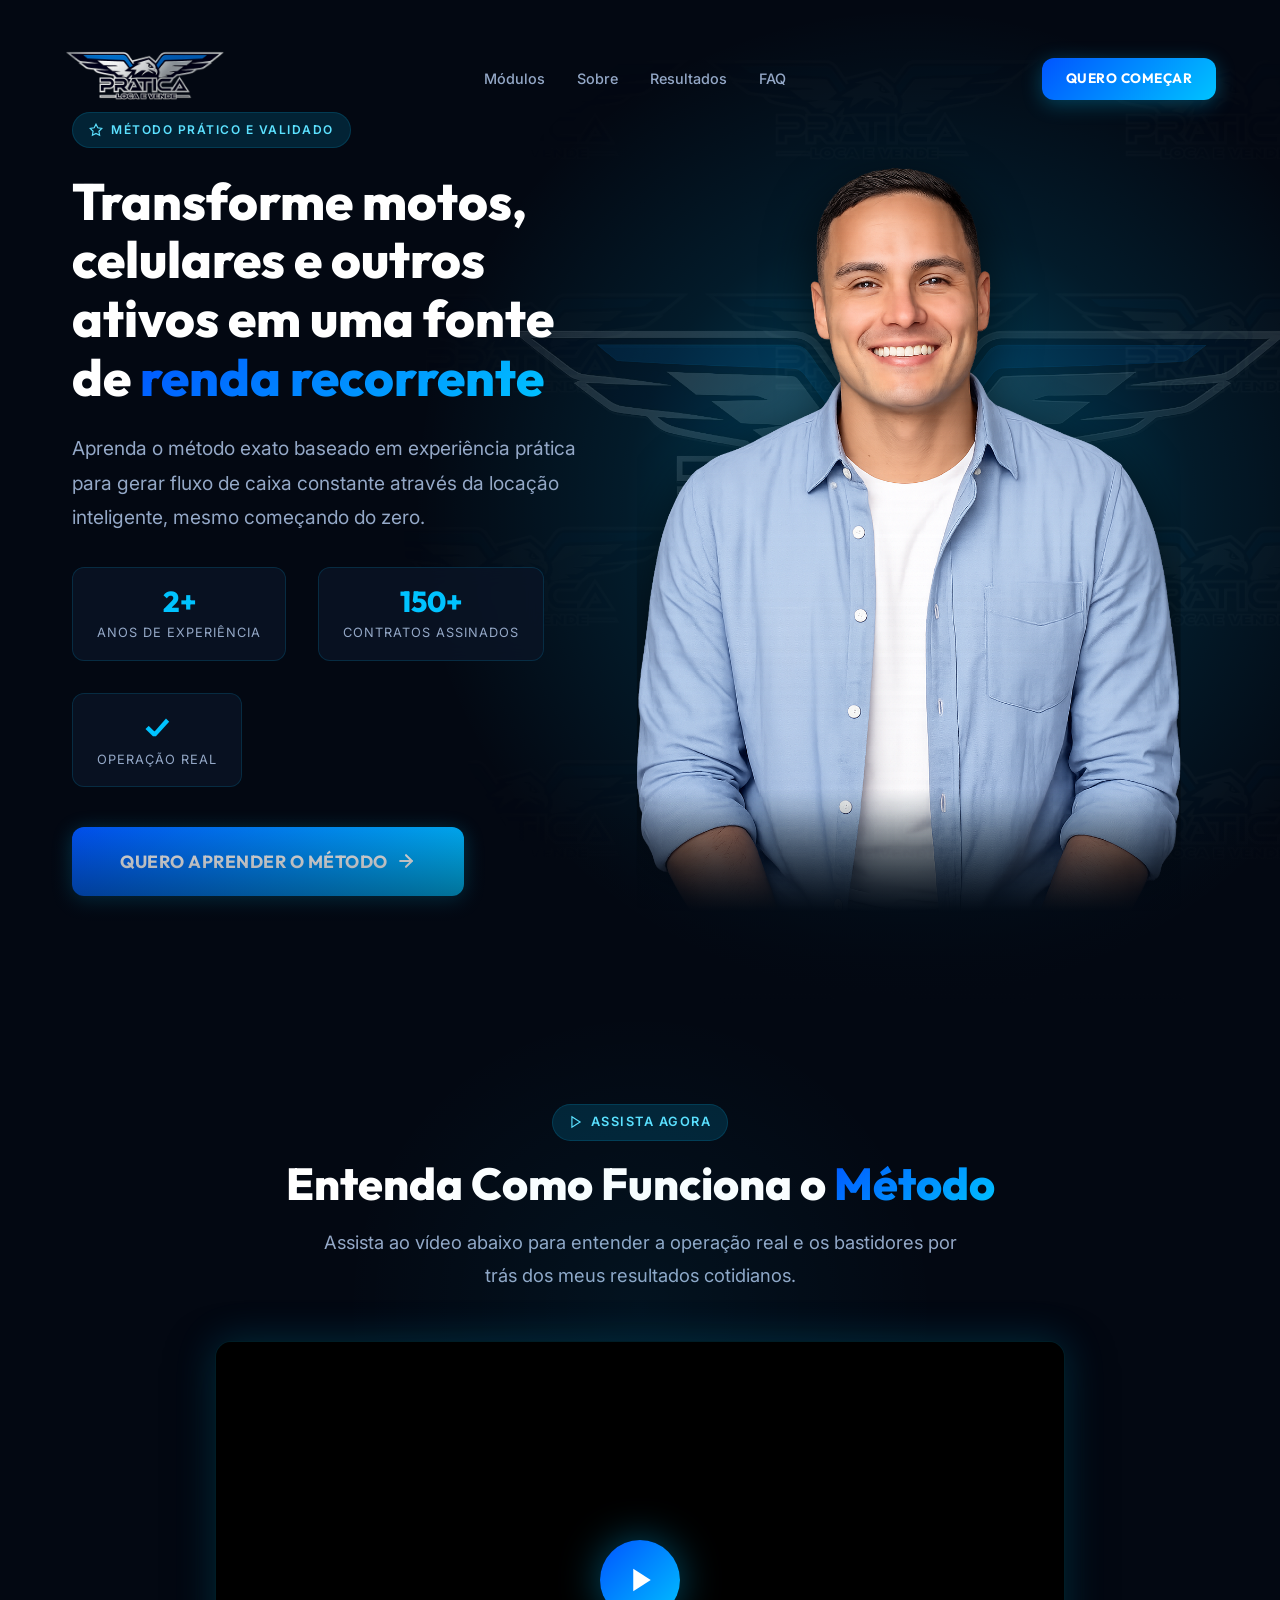
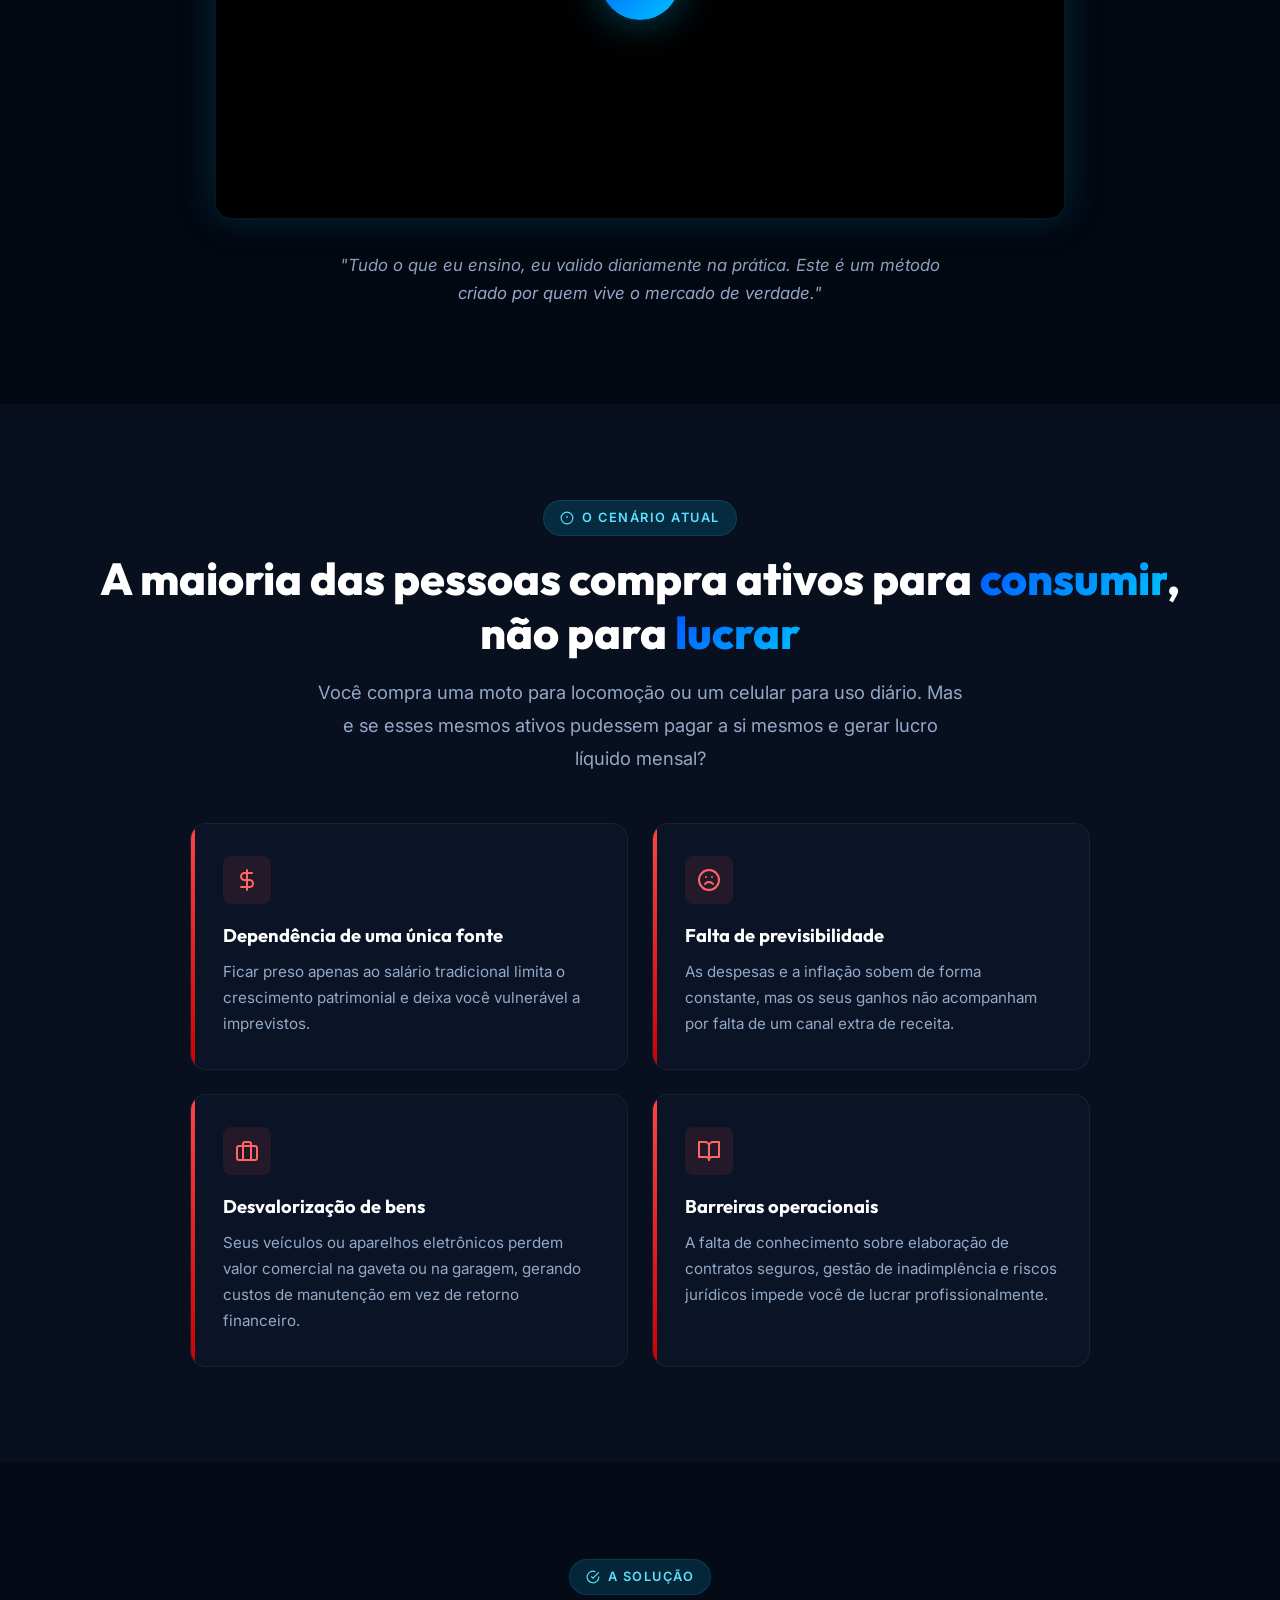
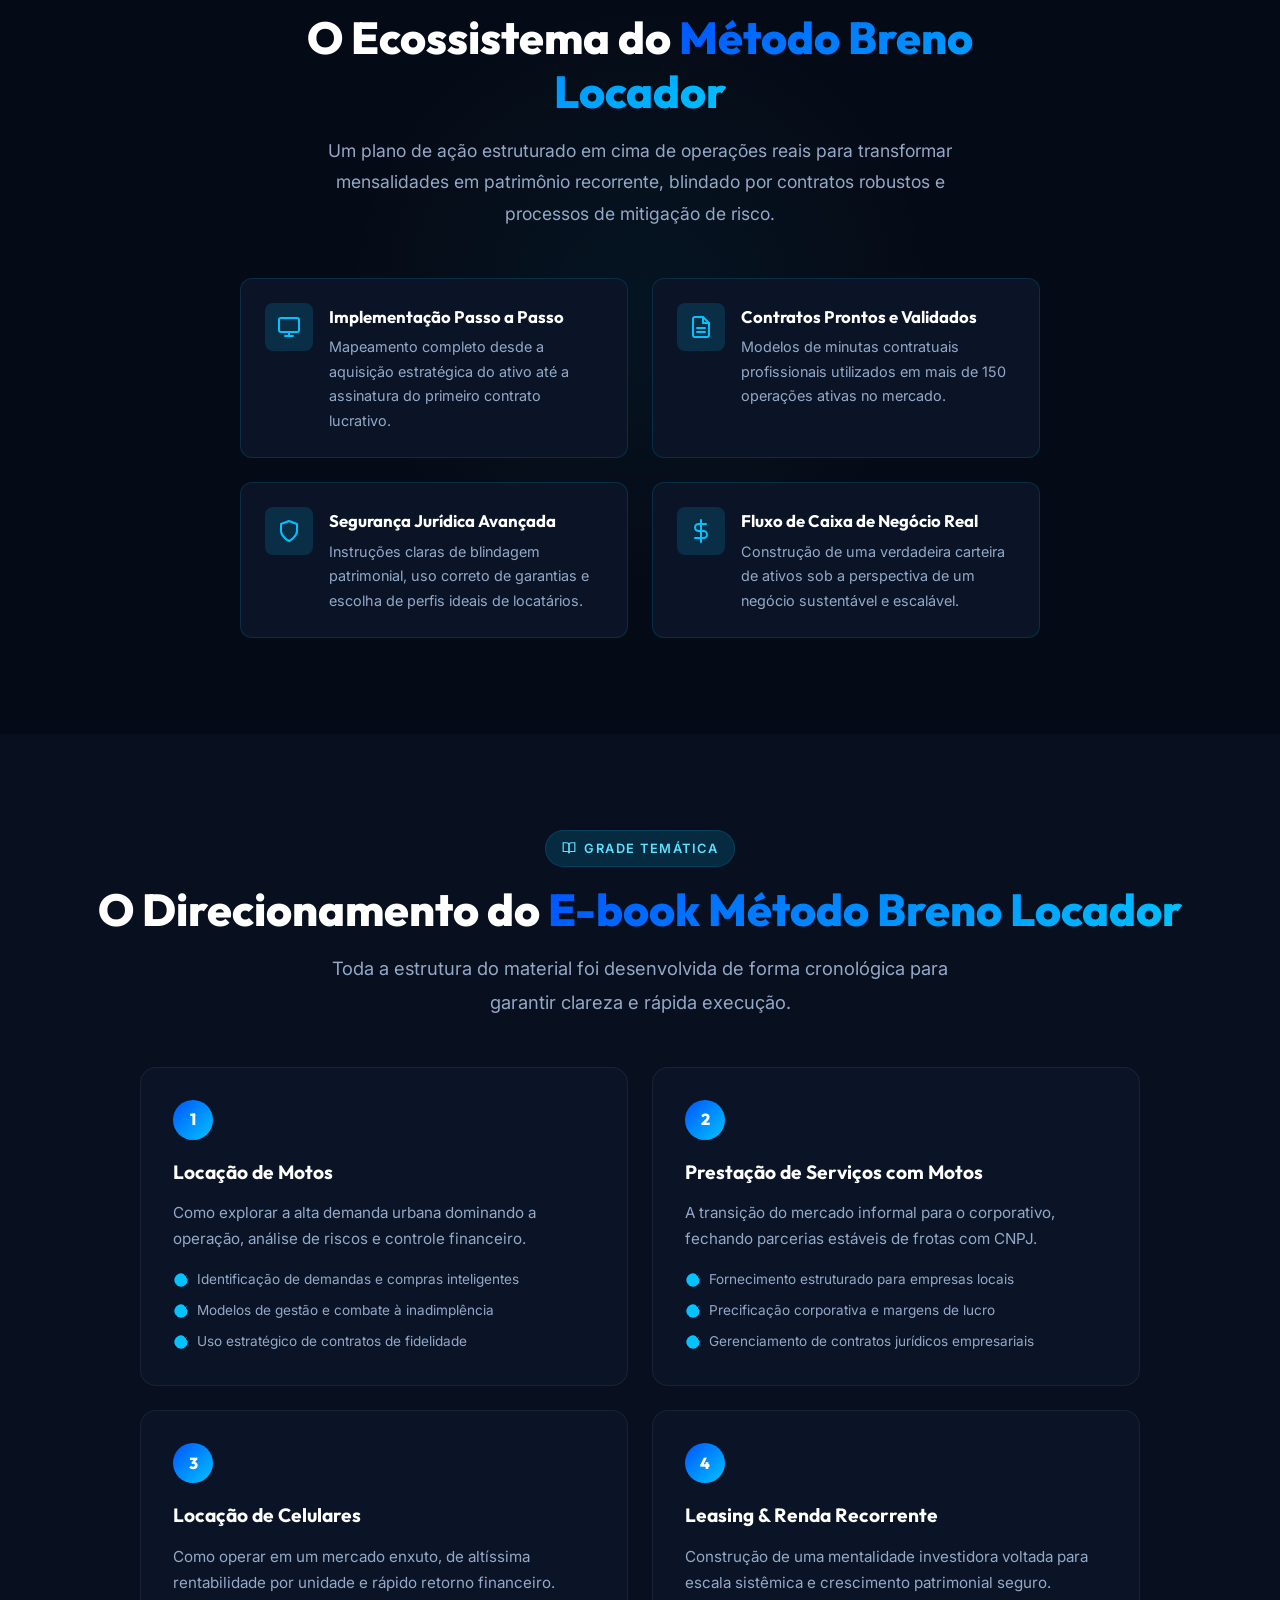
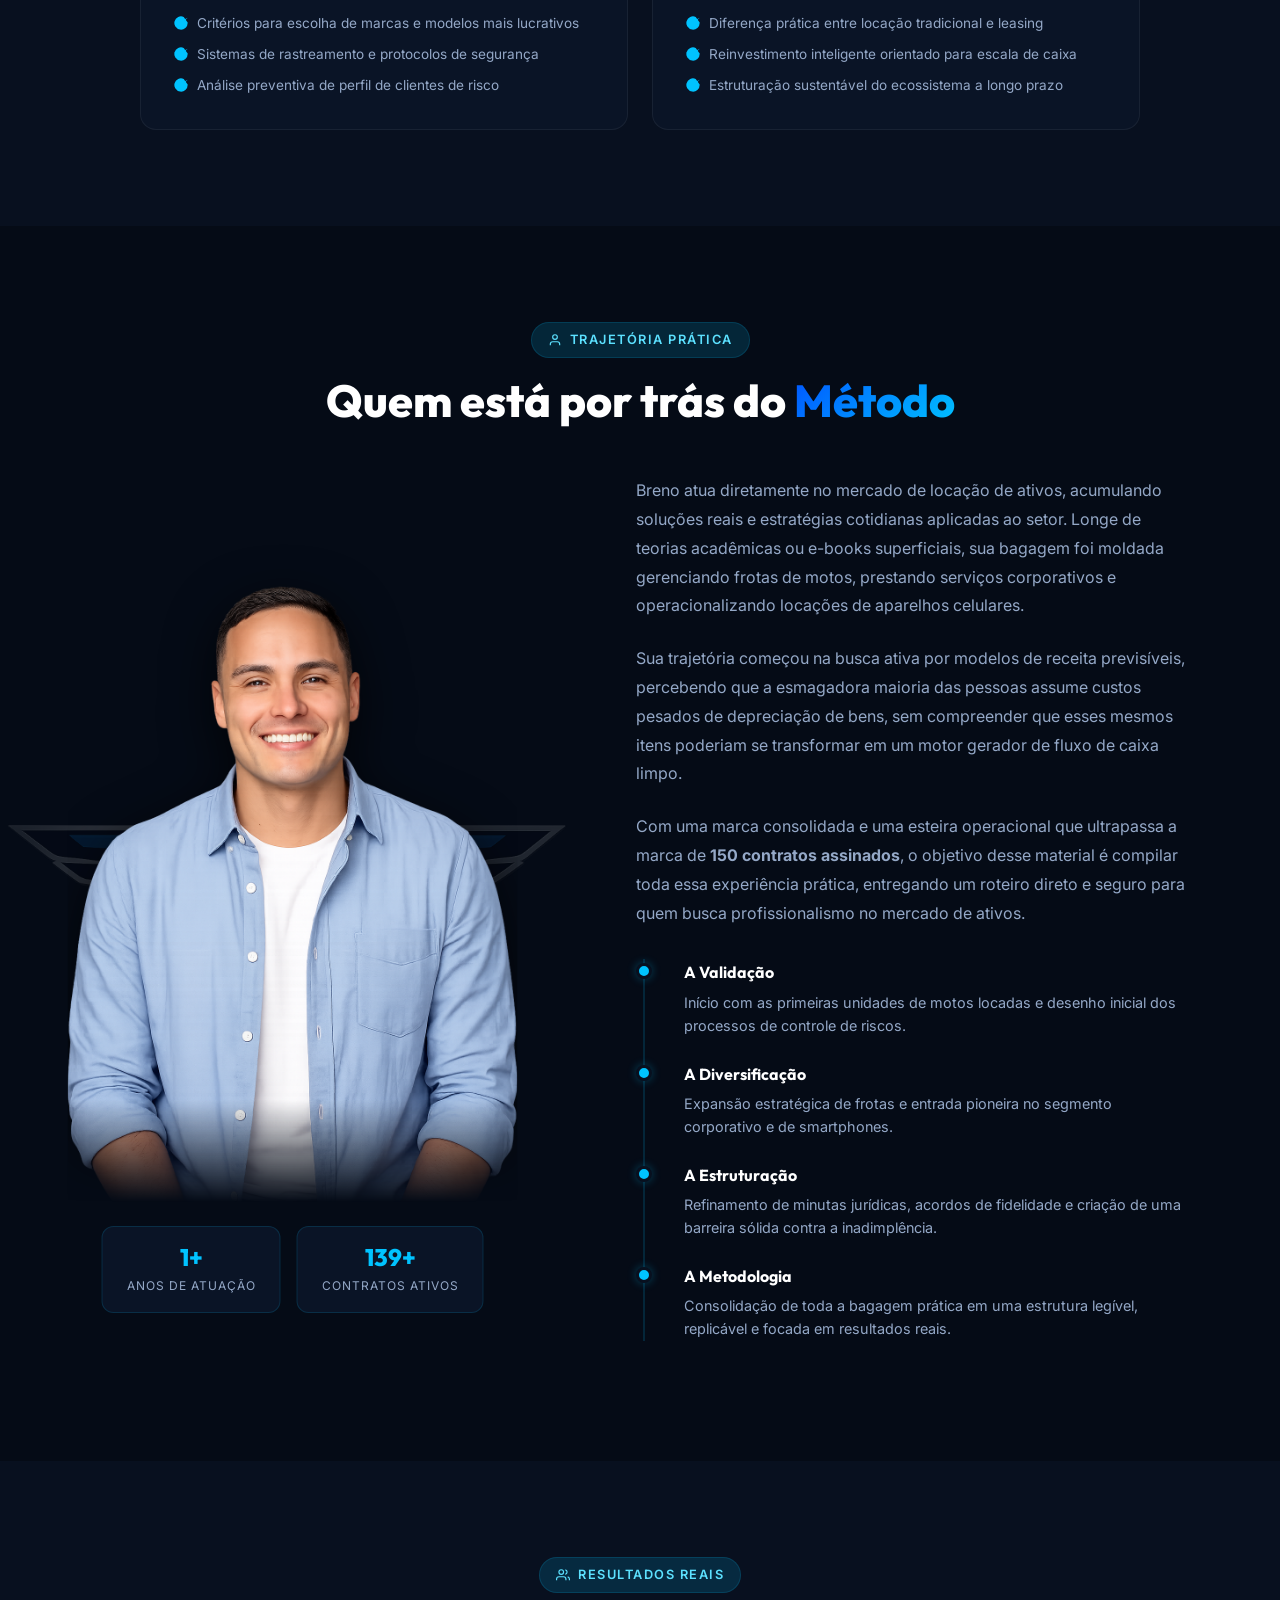
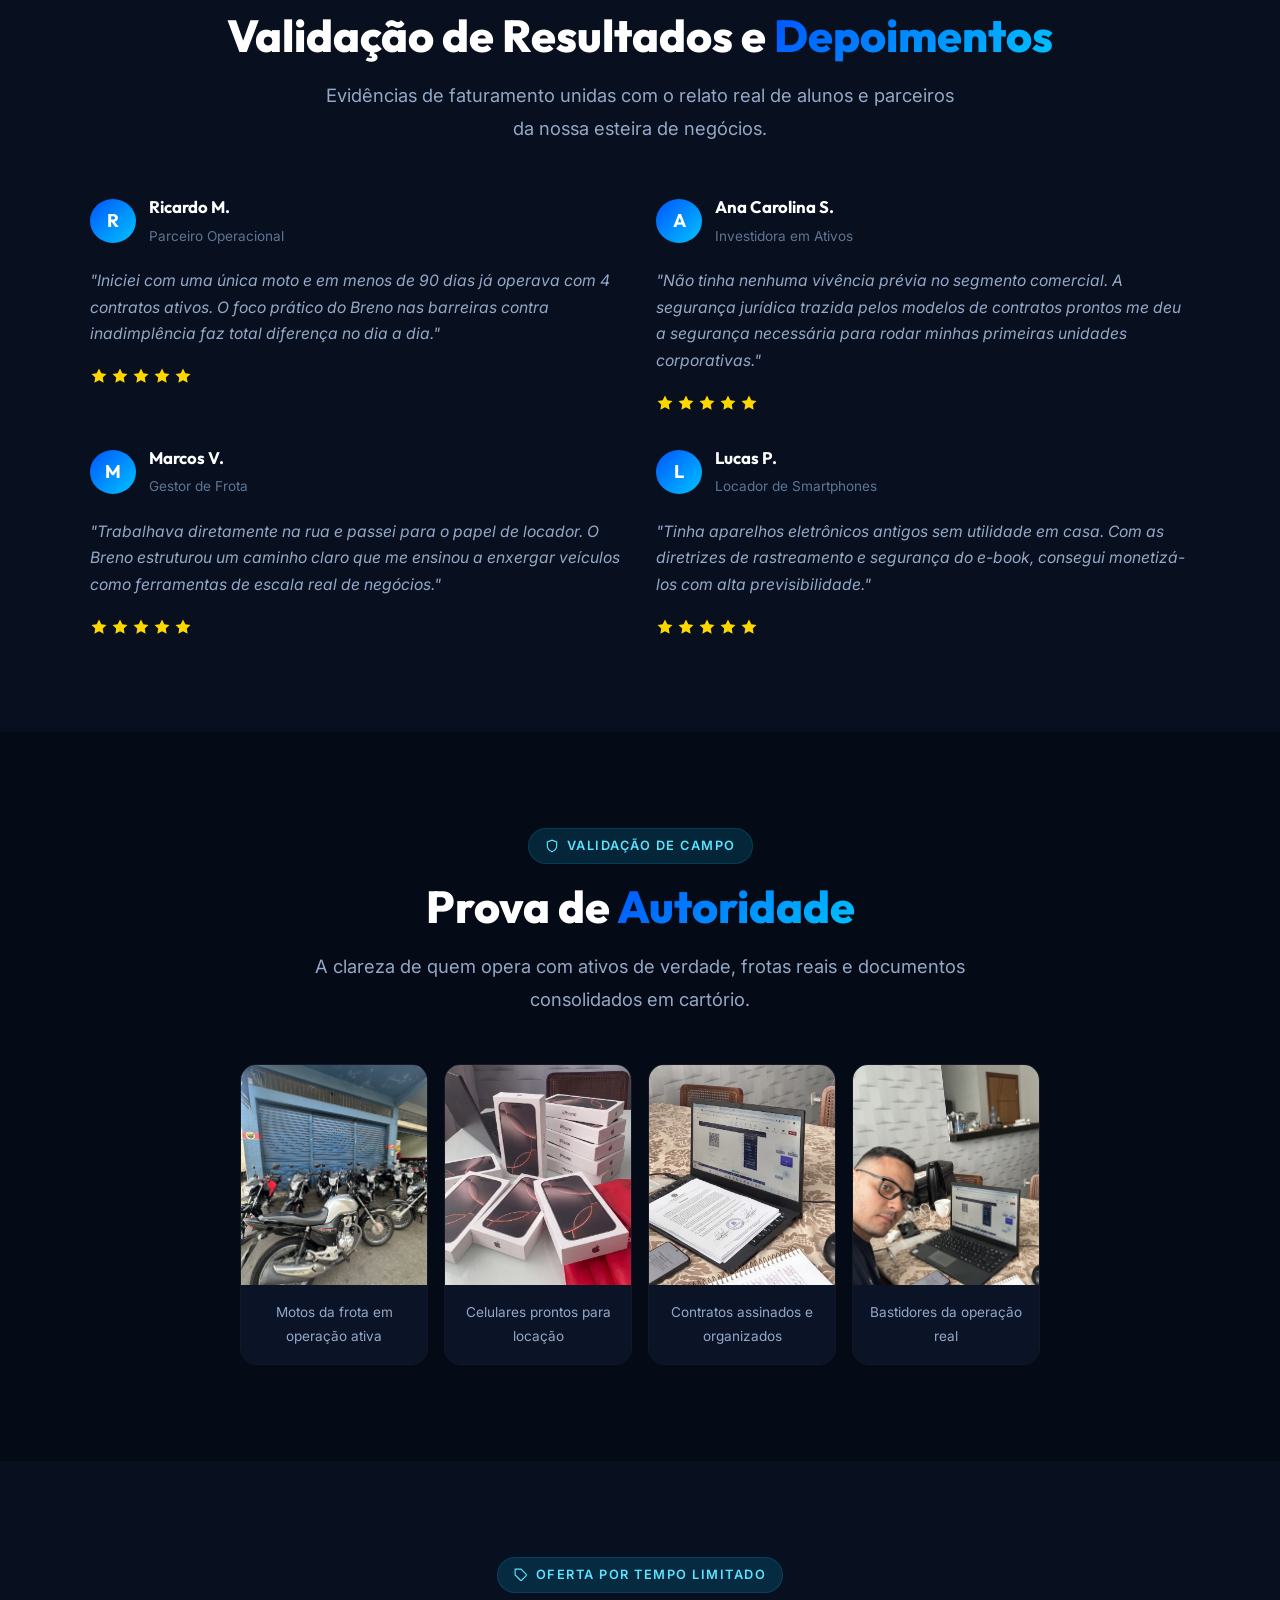
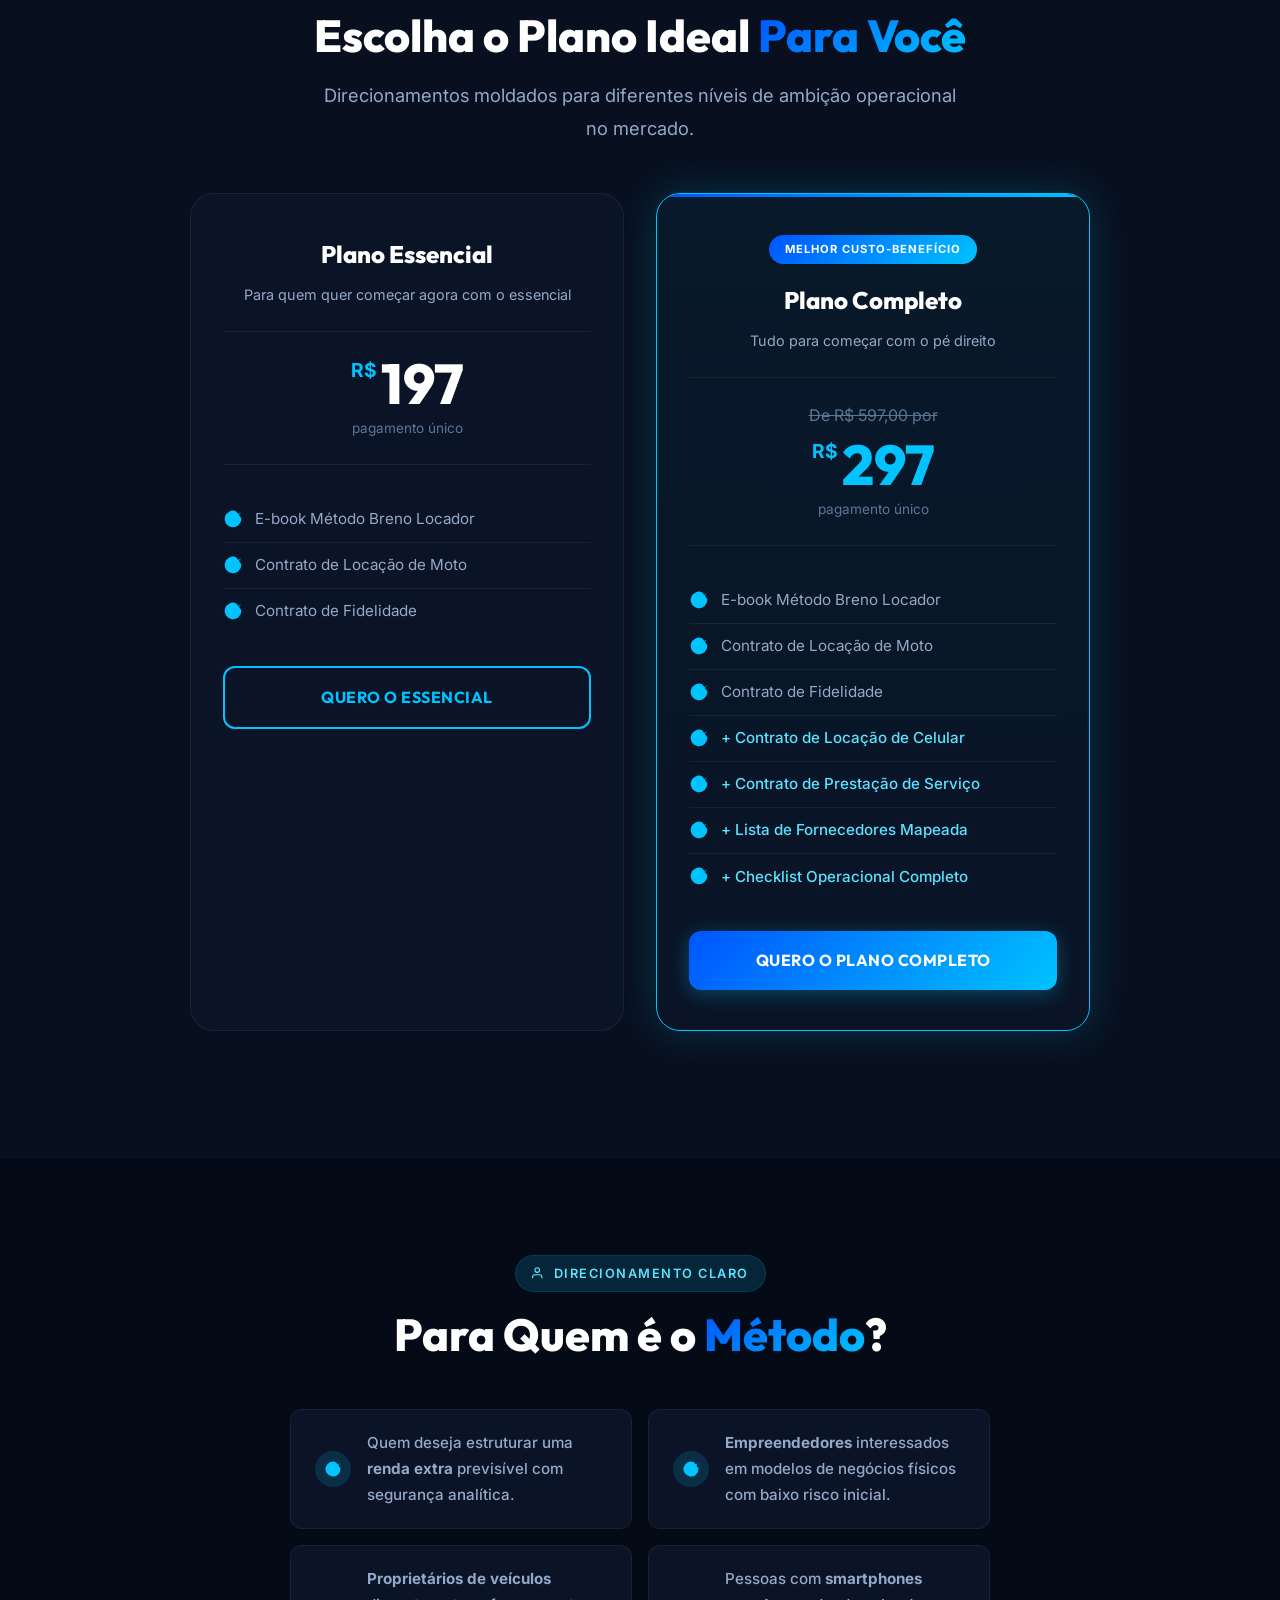
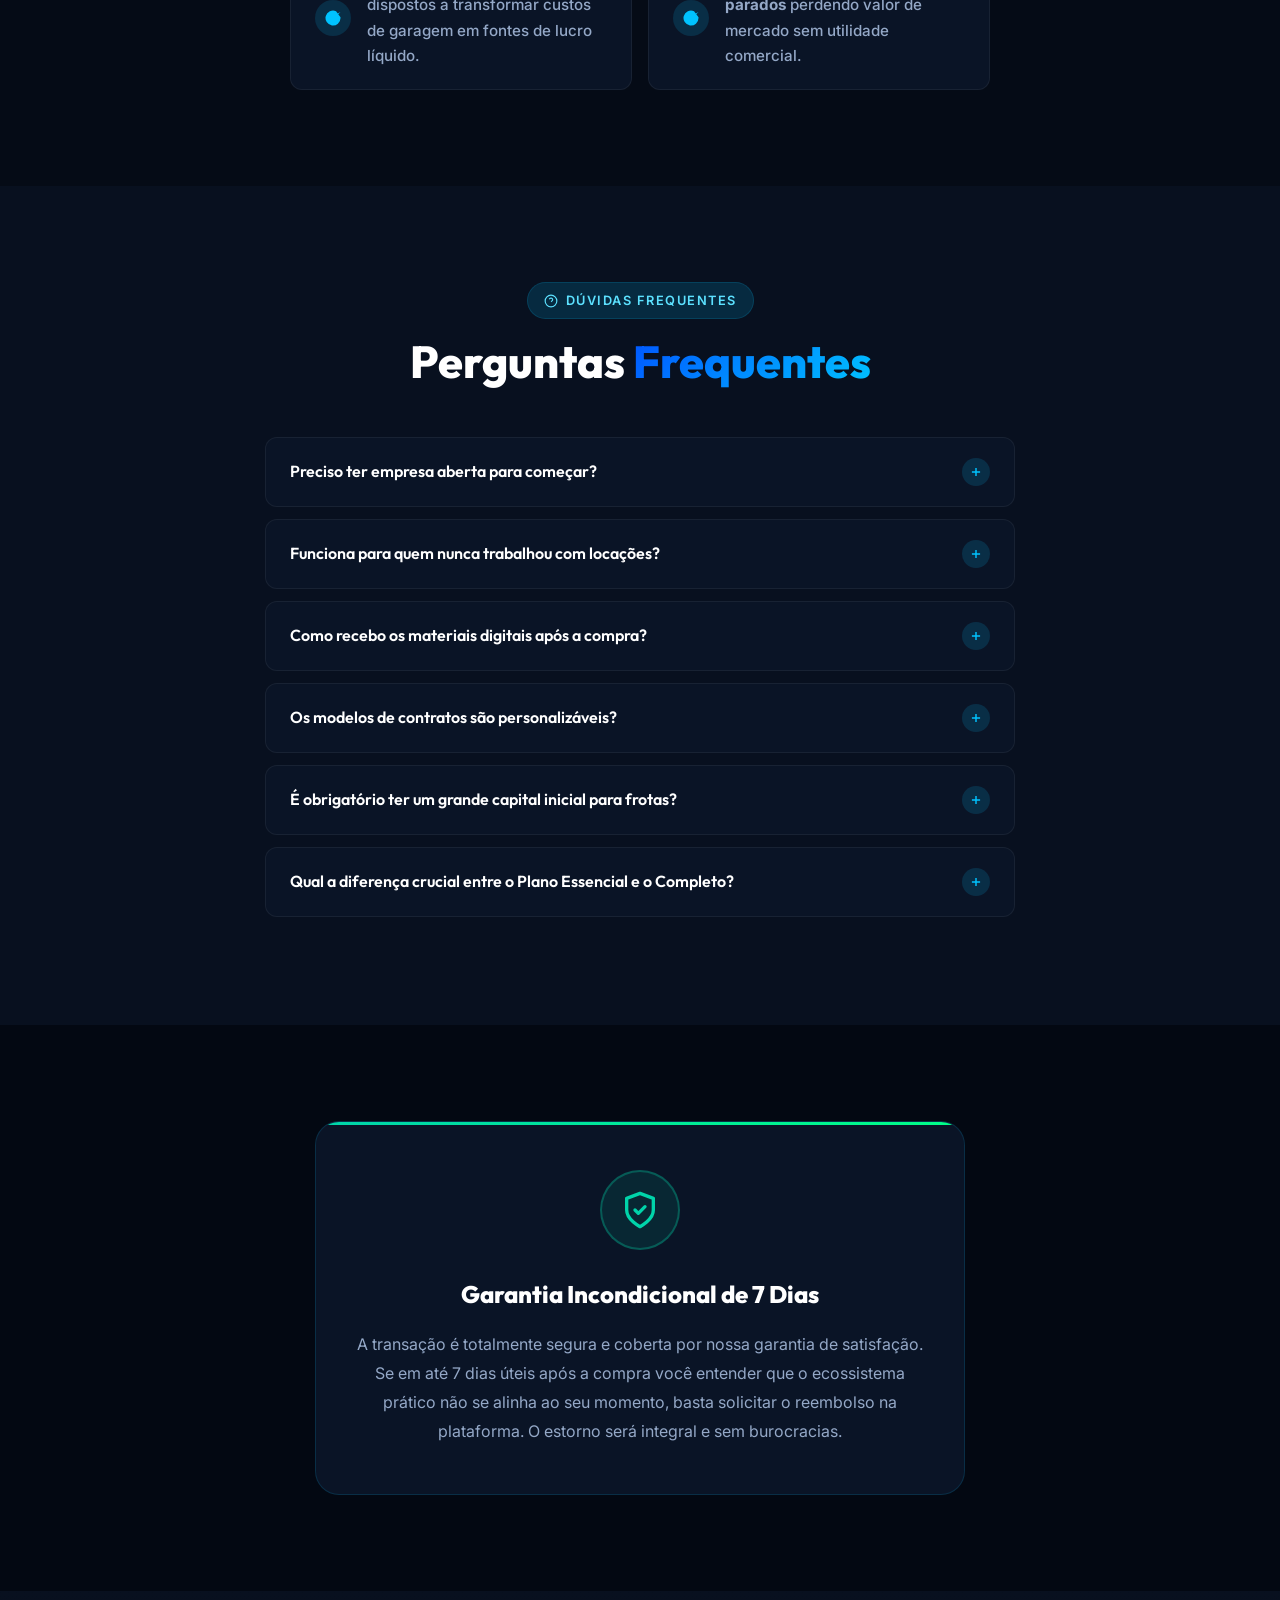
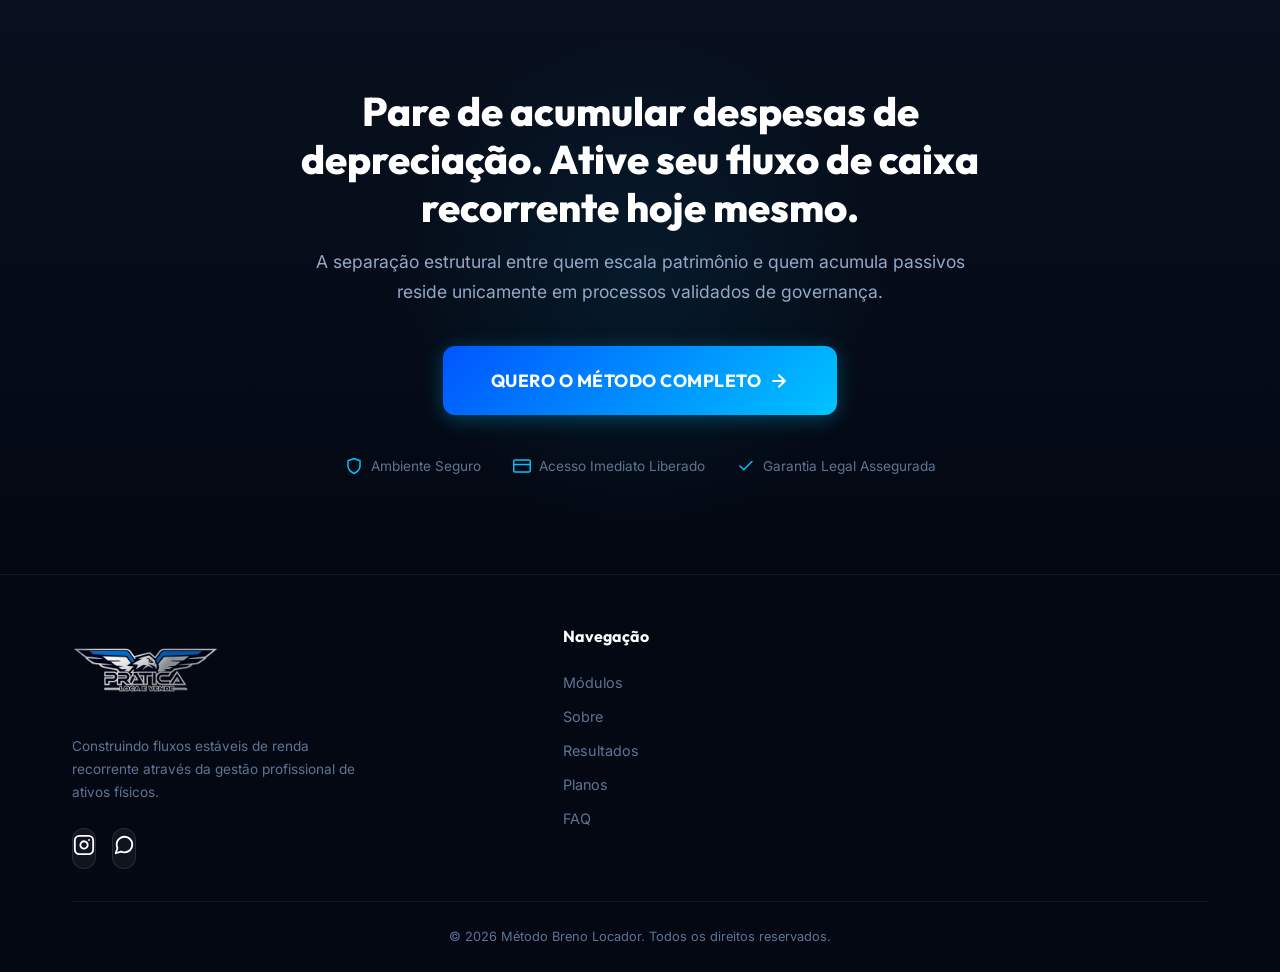
==== commit ee541f40: "Add files via upload" ====
--- a/index.html
+++ b/index.html
@@ -138,7 +138,7 @@
           O Cenário Atual
         </span>
         <h2 class="section-title">A maioria das pessoas compra ativos para <span>consumir</span>, não para <span>lucrar</span></h2>
-        <p class="section-subtitle">Você compra uma moto para locomoção ou um celular para uso diário. Mas e se esses mesmos ativos pudessen pagar a si mesmos e gerar lucro líquido mensal?</p>
+        <p class="section-subtitle">Você compra uma moto para locomoção ou um celular para uso diário. Mas e se esses mesmos ativos pudessem pagar a si mesmos e gerar lucro líquido mensal?</p>
       </div>
       <div class="problem-grid">
         <div class="problem-card animate-on-scroll" data-delay="1">
